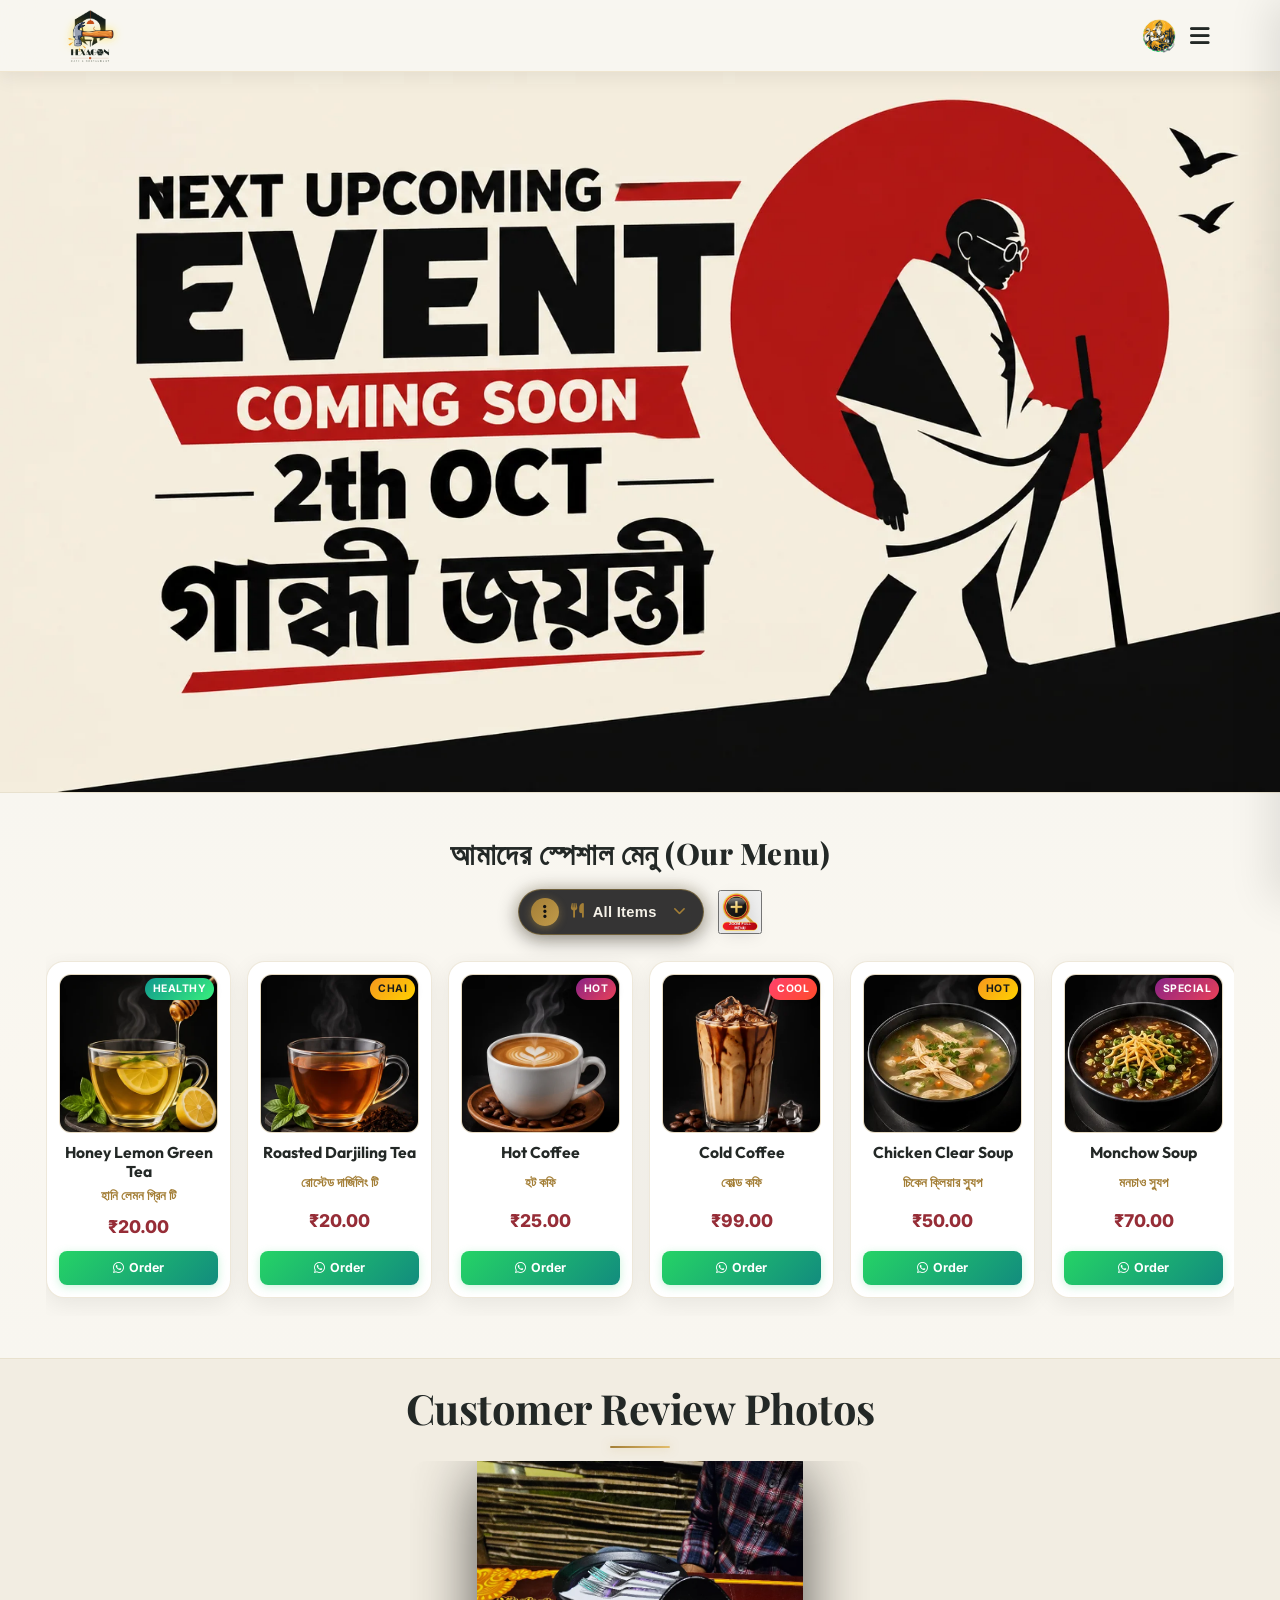
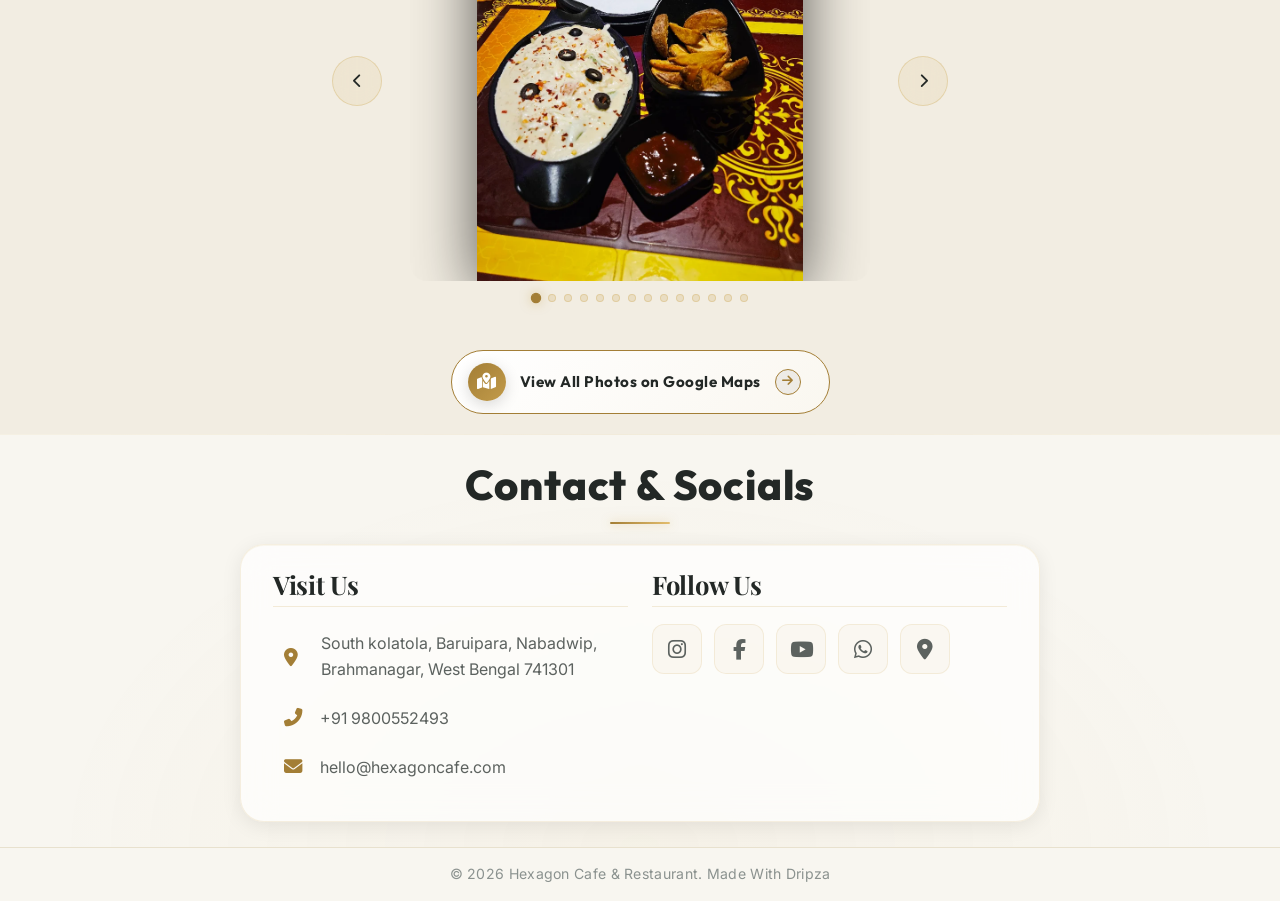
==== index.html @ a988842c "Update Hexagon Cafe website" ====
﻿<!DOCTYPE html>
<html lang="bn">
<head>
    <meta charset="UTF-8">
    <meta name="viewport" content="width=device-width, initial-scale=1.0">
    <title>Hexagon Cafe & Restaurant</title>
    <link rel="icon" type="image/png" href="assets/hexagon_logo.webp">
    <link href="https://fonts.googleapis.com/css2?family=Playfair+Display:wght@400;600;700;800&family=Outfit:wght@300;400;600;800&family=Inter:wght@300;400;500;600&display=swap" rel="stylesheet">
    <link rel="stylesheet" href="https://cdnjs.cloudflare.com/ajax/libs/font-awesome/6.4.0/css/all.min.css">
    <link rel="stylesheet" href="styles.css?v=1.3">
</head>
<body class="no-scroll">
    <!-- Preloader Screen -->
    <div id="preloader">
        <div class="preloader-content">
            <h1 class="preloader-title">Welcome to <br><span class="highlight">Hexagon Cafe & Restaurant</span></h1>
            <div class="preloader-loader">
                <div class="loader-bar"></div>
            </div>
        </div>
    </div>
    <!-- Navbar -->
    <nav class="navbar">
        <div class="logo-container">
            <img src="assets/hexagon_logo.webp" alt="Hexagon Cafe & Restaurant Logo" class="logo-brand-img">
            <div class="logo-text-wrapper">
                <span class="animated-football-header" title="Ganesh Chaturthi Special">
                    <img src="assets/ganesh_run_icon.webp" alt="Ganesh Run Icon" style="object-fit: contain; filter: drop-shadow(0 0 5px rgba(255, 215, 0, 0.6));">
                </span>
                <span class="logo-text">Hexagon Cafe & Restaurant</span>
            </div>
        </div>
        <span class="rath-yatra-header-text">শুভ বিশ্বকর্মা পূজা!</span>
        <ul class="nav-links">
            <li><a href="#home">Home</a></li>
            <li><a href="#menu">Menu</a></li>
            <li><a href="#reviews">Reviews</a></li>
            <li><a href="#contact">Contact</a></li>
        </ul>
        <div class="navbar-actions">
            <!-- Rakhi Purnima Button for Poster -->
            <button class="fifa-btn" id="open-promo-modal-direct-btn" title="Show Ganesh Chaturthi Special Poster">
                <div class="fifa-container">
                    <div class="fifa-magic-ring"></div>
                    <img src="assets/ganesh_icon.webp" alt="Ganesh Special" class="fifa-svg" style="object-fit: contain;">
                </div>
            </button>
            
            <div class="hamburger">
                <i class="fas fa-bars"></i>
            </div>
        </div>
    </nav>

    <!-- Hero Section -->
    <section id="home" class="hero">
        <div class="hero-bg banner-box">
            <img src="assets/aj_restaurant_banner_1.webp" alt="AJ Restaurant & Cafe Banner" class="active">
            <img src="assets/banner_1.webp" alt="Hexagon Cafe & Restaurant Banner 1">
            <img src="assets/banner_2.webp" alt="Hexagon Cafe & Restaurant Banner 2">
            <img src="assets/banner_3.webp" alt="Hexagon Cafe & Restaurant Banner 3">
            <div class="overlay"></div>
        </div>
        <!-- Click/Hover Zones for Banner Control -->
        <div class="hero-nav-zone left-zone" title="Previous Image"></div>
        <div class="hero-nav-zone right-zone" title="Next Image"></div>
    </section>

                <!-- Digital Restaurant Menu Section -->
    <section id="menu" class="main-menu-section">
        <div class="menu-header-wrapper">
            <div class="menu-eyebrow-container">
                <span class="menu-eyebrow">আমাদের স্পেশাল মেনু (Our Menu)</span>
            </div>
        </div>

        <!-- Menu Category Filter Tabs -->
                <!-- Menu Category Filter Dropdown (Three-Dot Filter Menu) -->
        <!-- Menu Filter and Zoom Controls Row -->
        <div class="menu-filter-controls-row">
            <div class="menu-filter-dropdown-wrapper" id="main-menu-filter-dropdown-wrapper">
            <button type="button" class="menu-filter-dots-btn" id="main-menu-filter-dots-btn" aria-expanded="false" aria-haspopup="true" title="Filter Menu">
                <span class="three-dots-icon-box">
                    <i class="fas fa-ellipsis-v"></i>
                </span>
                <span class="current-filter-label" id="main-current-filter-label">
                    <i class="fas fa-utensils"></i>
                    <span>All Items</span>
                </span>
                <i class="fas fa-chevron-down filter-dropdown-arrow"></i>
            </button>

            <!-- Dropdown List of Category Filter Options -->
            <div class="menu-filter-dropdown-menu" id="main-menu-filter-dropdown-menu">
                <div class="menu-filter-dropdown-header">
                    <span><i class="fas fa-filter"></i> Filter Category</span>
                </div>
                <div class="menu-filter-dropdown-list">
                    <button type="button" class="menu-tab-btn active" data-category="all">
                        <span class="tab-btn-content">
                            <i class="fas fa-utensils tab-icon"></i>
                            <span class="tab-title">All Items</span>
                        </span>
                        <i class="fas fa-check active-indicator-icon"></i>
                    </button>
                    <button type="button" class="menu-tab-btn" data-category="starter">
                        <span class="tab-btn-content">
                            <i class="fas fa-drumstick-bite tab-icon"></i>
                            <span class="tab-title">Starters & Kebabs</span>
                        </span>
                        <i class="fas fa-check active-indicator-icon"></i>
                    </button>
                    <button type="button" class="menu-tab-btn" data-category="soup">
                        <span class="tab-btn-content">
                            <i class="fas fa-bowl-food tab-icon"></i>
                            <span class="tab-title">Soups</span>
                        </span>
                        <i class="fas fa-check active-indicator-icon"></i>
                    </button>
                    <button type="button" class="menu-tab-btn" data-category="chinese">
                        <span class="tab-btn-content">
                            <i class="fas fa-bowl-rice tab-icon"></i>
                            <span class="tab-title">Chinese & Noodles</span>
                        </span>
                        <i class="fas fa-check active-indicator-icon"></i>
                    </button>
                    <button type="button" class="menu-tab-btn" data-category="gravy">
                        <span class="tab-btn-content">
                            <i class="fas fa-pepper-hot tab-icon"></i>
                            <span class="tab-title">Indian Gravy</span>
                        </span>
                        <i class="fas fa-check active-indicator-icon"></i>
                    </button>
                    <button type="button" class="menu-tab-btn" data-category="rice-biryani">
                        <span class="tab-btn-content">
                            <i class="fas fa-crown tab-icon"></i>
                            <span class="tab-title">Rice & Biryani</span>
                        </span>
                        <i class="fas fa-check active-indicator-icon"></i>
                    </button>
                    <button type="button" class="menu-tab-btn" data-category="roti-naan">
                        <span class="tab-btn-content">
                            <i class="fas fa-bread-slice tab-icon"></i>
                            <span class="tab-title">Tandoori Roti & Naan</span>
                        </span>
                        <i class="fas fa-check active-indicator-icon"></i>
                    </button>
                    <button type="button" class="menu-tab-btn" data-category="pizza-burger">
                        <span class="tab-btn-content">
                            <i class="fas fa-pizza-slice tab-icon"></i>
                            <span class="tab-title">Pizza, Pasta & Burger</span>
                        </span>
                        <i class="fas fa-check active-indicator-icon"></i>
                    </button>
                    <button type="button" class="menu-tab-btn" data-category="sizzler-platter">
                        <span class="tab-btn-content">
                            <i class="fas fa-fire-flame-curved tab-icon"></i>
                            <span class="tab-title">Sizzlers & Platters</span>
                        </span>
                        <i class="fas fa-check active-indicator-icon"></i>
                    </button>
                    <button type="button" class="menu-tab-btn" data-category="beverages">
                        <span class="tab-btn-content">
                            <i class="fas fa-glass-martini-alt tab-icon"></i>
                            <span class="tab-title">Beverages & Shakes</span>
                        </span>
                        <i class="fas fa-check active-indicator-icon"></i>
                    </button>
                    <button type="button" class="menu-tab-btn" data-category="combos">
                        <span class="tab-btn-content">
                            <i class="fas fa-layer-group tab-icon"></i>
                            <span class="tab-title">Combo Meals</span>
                        </span>
                        <i class="fas fa-check active-indicator-icon"></i>
                    </button>
                </div>
            </div>
        </div>

            <!-- Zoom Full Menu Button on Right Side of Filter -->
            <button type="button" class="menu-zoom-img-btn" id="open-full-menu-modal-btn" title="Open Complete Menu Card (সম্পূর্ণ মেনু)">
                    <img src="assets/zoom_full_menu_icon.webp" alt="Zoom Full Menu" class="zoom-full-menu-img">
                </button>
        </div>
        

        <!-- Menu Cards Horizontal Side-Scroll Wrapper -->
        <div class="main-menu-scroll-wrapper">
            <div class="main-menu-scroll-track" id="main-restaurant-menu-scroll">
                
                
                <!-- 1. Honey Lemon Green Tea -->
                <div class="food-menu-card" data-category="beverages">
                    <div class="food-card-badge pure-veg">Healthy</div>
                    <div class="food-card-img-box">
                        <img src="assets/menu_honey_lemon_green_tea.webp" alt="Honey Lemon Green Tea" loading="lazy">
                    </div>
                    <div class="food-card-body">
                        <h3 class="food-title">Honey Lemon Green Tea</h3>
                        <span class="bengali-title">হানি লেমন গ্রিন টি</span>
                        <span class="food-price">₹20.00</span>
                        <a href="https://wa.me/919800552493?text=Hi%20Hexagon%20Cafe%20%26%20Restaurant,%20I%20want%20to%20order%20Honey%20Lemon%20Green%20Tea%20(%E2%82%B920.00)" target="_blank" class="food-order-btn">
                            <i class="fab fa-whatsapp"></i> Order
                        </a>
                    </div>
                </div>
                <!-- 2. Roasted Darjiling Tea -->
                <div class="food-menu-card" data-category="beverages">
                    <div class="food-card-badge popular">Chai</div>
                    <div class="food-card-img-box">
                        <img src="assets/menu_roasted_darjiling_tea.webp" alt="Roasted Darjiling Tea" loading="lazy">
                    </div>
                    <div class="food-card-body">
                        <h3 class="food-title">Roasted Darjiling Tea</h3>
                        <span class="bengali-title">রোস্টেড দার্জিলিং টি</span>
                        <span class="food-price">₹20.00</span>
                        <a href="https://wa.me/919800552493?text=Hi%20Hexagon%20Cafe%20%26%20Restaurant,%20I%20want%20to%20order%20Roasted%20Darjiling%20Tea%20(%E2%82%B920.00)" target="_blank" class="food-order-btn">
                            <i class="fab fa-whatsapp"></i> Order
                        </a>
                    </div>
                </div>
                <!-- 3. Hot Coffee -->
                <div class="food-menu-card" data-category="beverages">
                    <div class="food-card-badge special">Hot</div>
                    <div class="food-card-img-box">
                        <img src="assets/menu_hot_coffee.webp" alt="Hot Coffee" loading="lazy">
                    </div>
                    <div class="food-card-body">
                        <h3 class="food-title">Hot Coffee</h3>
                        <span class="bengali-title">হট কফি</span>
                        <span class="food-price">₹25.00</span>
                        <a href="https://wa.me/919800552493?text=Hi%20Hexagon%20Cafe%20%26%20Restaurant,%20I%20want%20to%20order%20Hot%20Coffee%20(%E2%82%B925.00)" target="_blank" class="food-order-btn">
                            <i class="fab fa-whatsapp"></i> Order
                        </a>
                    </div>
                </div>
                <!-- 4. Cold Coffee -->
                <div class="food-menu-card" data-category="beverages">
                    <div class="food-card-badge bestseller">Cool</div>
                    <div class="food-card-img-box">
                        <img src="assets/menu_cold_coffee.webp" alt="Cold Coffee" loading="lazy">
                    </div>
                    <div class="food-card-body">
                        <h3 class="food-title">Cold Coffee</h3>
                        <span class="bengali-title">কোল্ড কফি</span>
                        <span class="food-price">₹99.00</span>
                        <a href="https://wa.me/919800552493?text=Hi%20Hexagon%20Cafe%20%26%20Restaurant,%20I%20want%20to%20order%20Cold%20Coffee%20(%E2%82%B999.00)" target="_blank" class="food-order-btn">
                            <i class="fab fa-whatsapp"></i> Order
                        </a>
                    </div>
                </div>
                <!-- 5. Chicken Clear Soup -->
                <div class="food-menu-card" data-category="soup">
                    <div class="food-card-badge popular">Hot</div>
                    <div class="food-card-img-box">
                        <img src="assets/menu_chicken_clear_soup.webp" alt="Chicken Clear Soup" loading="lazy">
                    </div>
                    <div class="food-card-body">
                        <h3 class="food-title">Chicken Clear Soup</h3>
                        <span class="bengali-title">চিকেন ক্লিয়ার স্যুপ</span>
                        <span class="food-price">₹50.00</span>
                        <a href="https://wa.me/919800552493?text=Hi%20Hexagon%20Cafe%20%26%20Restaurant,%20I%20want%20to%20order%20Chicken%20Clear%20Soup%20(%E2%82%B950.00)" target="_blank" class="food-order-btn">
                            <i class="fab fa-whatsapp"></i> Order
                        </a>
                    </div>
                </div>
                <!-- 6. Monchow Soup -->
                <div class="food-menu-card" data-category="soup">
                    <div class="food-card-badge special">Special</div>
                    <div class="food-card-img-box">
                        <img src="assets/menu_monchow_soup.webp" alt="Monchow Soup" loading="lazy">
                    </div>
                    <div class="food-card-body">
                        <h3 class="food-title">Monchow Soup</h3>
                        <span class="bengali-title">মনচাও স্যুপ</span>
                        <span class="food-price">₹70.00</span>
                        <a href="https://wa.me/919800552493?text=Hi%20Hexagon%20Cafe%20%26%20Restaurant,%20I%20want%20to%20order%20Monchow%20Soup%20(%E2%82%B970.00)" target="_blank" class="food-order-btn">
                            <i class="fab fa-whatsapp"></i> Order
                        </a>
                    </div>
                </div>
                <!-- 7. Chicken Hot N Souer Soup -->
                <div class="food-menu-card" data-category="soup">
                    <div class="food-card-badge popular">Spicy</div>
                    <div class="food-card-img-box">
                        <img src="assets/menu_chicken_hot_n_sour_soup.webp" alt="Chicken Hot N Souer Soup" loading="lazy">
                    </div>
                    <div class="food-card-body">
                        <h3 class="food-title">Chicken Hot N Souer Soup</h3>
                        <span class="bengali-title">চিকেন হট অ্যান্ড সাওয়র স্যুপ</span>
                        <span class="food-price">₹65.00</span>
                        <a href="https://wa.me/919800552493?text=Hi%20Hexagon%20Cafe%20%26%20Restaurant,%20I%20want%20to%20order%20Chicken%20Hot%20N%20Souer%20Soup%20(%E2%82%B965.00)" target="_blank" class="food-order-btn">
                            <i class="fab fa-whatsapp"></i> Order
                        </a>
                    </div>
                </div>
                <!-- 8. Cream of Mashroom Soup -->
                <div class="food-menu-card" data-category="soup">
                    <div class="food-card-badge chef">Creamy</div>
                    <div class="food-card-img-box">
                        <img src="assets/menu_cream_of_mushroom_soup.webp" alt="Cream of Mashroom Soup" loading="lazy">
                    </div>
                    <div class="food-card-body">
                        <h3 class="food-title">Cream of Mashroom Soup</h3>
                        <span class="bengali-title">ক্রিম অফ মাশরুম স্যুপ</span>
                        <span class="food-price">₹95.00</span>
                        <a href="https://wa.me/919800552493?text=Hi%20Hexagon%20Cafe%20%26%20Restaurant,%20I%20want%20to%20order%20Cream%20of%20Mashroom%20Soup%20(%E2%82%B995.00)" target="_blank" class="food-order-btn">
                            <i class="fab fa-whatsapp"></i> Order
                        </a>
                    </div>
                </div>
                <!-- 9. Lemon Coriander Soup -->
                <div class="food-menu-card" data-category="soup">
                    <div class="food-card-badge pure-veg">Fresh</div>
                    <div class="food-card-img-box">
                        <img src="assets/menu_lemon_coriander_soup.webp" alt="Lemon Coriander Soup" loading="lazy">
                    </div>
                    <div class="food-card-body">
                        <h3 class="food-title">Lemon Coriander Soup</h3>
                        <span class="bengali-title">লেমন করিয়েন্ডার স্যুপ</span>
                        <span class="food-price">₹60.00</span>
                        <a href="https://wa.me/919800552493?text=Hi%20Hexagon%20Cafe%20%26%20Restaurant,%20I%20want%20to%20order%20Lemon%20Coriander%20Soup%20(%E2%82%B960.00)" target="_blank" class="food-order-btn">
                            <i class="fab fa-whatsapp"></i> Order
                        </a>
                    </div>
                </div>
                <!-- 10. Sweet Corn Soup -->
                <div class="food-menu-card" data-category="soup">
                    <div class="food-card-badge popular">Sweet</div>
                    <div class="food-card-img-box">
                        <img src="assets/menu_sweet_corn_soup.webp" alt="Sweet Corn Soup" loading="lazy">
                    </div>
                    <div class="food-card-body">
                        <h3 class="food-title">Sweet Corn Soup</h3>
                        <span class="bengali-title">সুইট কর্ন স্যুপ</span>
                        <span class="food-price">₹75.00</span>
                        <a href="https://wa.me/919800552493?text=Hi%20Hexagon%20Cafe%20%26%20Restaurant,%20I%20want%20to%20order%20Sweet%20Corn%20Soup%20(%E2%82%B975.00)" target="_blank" class="food-order-btn">
                            <i class="fab fa-whatsapp"></i> Order
                        </a>
                    </div>
                </div>
                <!-- 11. French Fry -->
                <div class="food-menu-card" data-category="starter">
                    <div class="food-card-badge popular">Crispy</div>
                    <div class="food-card-img-box">
                        <img src="assets/menu_french_fry.webp" alt="French Fry" loading="lazy">
                    </div>
                    <div class="food-card-body">
                        <h3 class="food-title">French Fry</h3>
                        <span class="bengali-title">ফ্রেঞ্চ ফ্রাই</span>
                        <span class="food-price">₹90.00</span>
                        <a href="https://wa.me/919800552493?text=Hi%20Hexagon%20Cafe%20%26%20Restaurant,%20I%20want%20to%20order%20French%20Fry%20(%E2%82%B990.00)" target="_blank" class="food-order-btn">
                            <i class="fab fa-whatsapp"></i> Order
                        </a>
                    </div>
                </div>
                <!-- 12. Potato Wedges -->
                <div class="food-menu-card" data-category="starter">
                    <div class="food-card-badge pure-veg">Snack</div>
                    <div class="food-card-img-box">
                        <img src="assets/menu_potato_wedges.webp" alt="Potato Wedges" loading="lazy">
                    </div>
                    <div class="food-card-body">
                        <h3 class="food-title">Potato Wedges</h3>
                        <span class="bengali-title">পটেটো ওয়েজেস</span>
                        <span class="food-price">₹80.00</span>
                        <a href="https://wa.me/919800552493?text=Hi%20Hexagon%20Cafe%20%26%20Restaurant,%20I%20want%20to%20order%20Potato%20Wedges%20(%E2%82%B980.00)" target="_blank" class="food-order-btn">
                            <i class="fab fa-whatsapp"></i> Order
                        </a>
                    </div>
                </div>
                <!-- 13. Fish Finger (4 Pcs) -->
                <div class="food-menu-card" data-category="starter">
                    <div class="food-card-badge bestseller">4 Pcs</div>
                    <div class="food-card-img-box">
                        <img src="assets/menu_fish_finger.webp" alt="Fish Finger (4 Pcs)" loading="lazy">
                    </div>
                    <div class="food-card-body">
                        <h3 class="food-title">Fish Finger (4 Pcs)</h3>
                        <span class="bengali-title">ফিশ ফিঙ্গার (৪ পিস)</span>
                        <span class="food-price">₹150.00</span>
                        <a href="https://wa.me/919800552493?text=Hi%20Hexagon%20Cafe%20%26%20Restaurant,%20I%20want%20to%20order%20Fish%20Finger%20(4%20Pcs)%20(%E2%82%B9150.00)" target="_blank" class="food-order-btn">
                            <i class="fab fa-whatsapp"></i> Order
                        </a>
                    </div>
                </div>
                <!-- 14. Fish Fry -->
                <div class="food-menu-card" data-category="starter">
                    <div class="food-card-badge bestseller">1 Pc</div>
                    <div class="food-card-img-box">
                        <img src="assets/menu_fish_fry.webp" alt="Fish Fry" loading="lazy">
                    </div>
                    <div class="food-card-body">
                        <h3 class="food-title">Fish Fry</h3>
                        <span class="bengali-title">ফিশ ফ্রাই</span>
                        <span class="food-price">₹150.00</span>
                        <a href="https://wa.me/919800552493?text=Hi%20Hexagon%20Cafe%20%26%20Restaurant,%20I%20want%20to%20order%20Fish%20Fry%20(%E2%82%B9150.00)" target="_blank" class="food-order-btn">
                            <i class="fab fa-whatsapp"></i> Order
                        </a>
                    </div>
                </div>
                <!-- 15. Chicken Popcorn -->
                <div class="food-menu-card" data-category="starter">
                    <div class="food-card-badge popular">Crunchy</div>
                    <div class="food-card-img-box">
                        <img src="assets/menu_chicken_popcorn.webp" alt="Chicken Popcorn" loading="lazy">
                    </div>
                    <div class="food-card-body">
                        <h3 class="food-title">Chicken Popcorn</h3>
                        <span class="bengali-title">চিকেন পপকর্ন</span>
                        <span class="food-price">₹99.00</span>
                        <a href="https://wa.me/919800552493?text=Hi%20Hexagon%20Cafe%20%26%20Restaurant,%20I%20want%20to%20order%20Chicken%20Popcorn%20(%E2%82%B999.00)" target="_blank" class="food-order-btn">
                            <i class="fab fa-whatsapp"></i> Order
                        </a>
                    </div>
                </div>
                <!-- 16. Morocco Chicken (4 Pcs) -->
                <div class="food-menu-card" data-category="starter">
                    <div class="food-card-badge special">4 Pcs</div>
                    <div class="food-card-img-box">
                        <img src="assets/menu_morocco_chicken.webp" alt="Morocco Chicken (4 Pcs)" loading="lazy">
                    </div>
                    <div class="food-card-body">
                        <h3 class="food-title">Morocco Chicken (4 Pcs)</h3>
                        <span class="bengali-title">মরোক্কো চিকেন (৪ পিস)</span>
                        <span class="food-price">₹160.00</span>
                        <a href="https://wa.me/919800552493?text=Hi%20Hexagon%20Cafe%20%26%20Restaurant,%20I%20want%20to%20order%20Morocco%20Chicken%20(4%20Pcs)%20(%E2%82%B9160.00)" target="_blank" class="food-order-btn">
                            <i class="fab fa-whatsapp"></i> Order
                        </a>
                    </div>
                </div>
                <!-- 17. Prawn Golden Fry (6 Pcs) -->
                <div class="food-menu-card" data-category="starter">
                    <div class="food-card-badge chef">6 Pcs</div>
                    <div class="food-card-img-box">
                        <img src="assets/menu_prawn_golden_fry.webp" alt="Prawn Golden Fry (6 Pcs)" loading="lazy">
                    </div>
                    <div class="food-card-body">
                        <h3 class="food-title">Prawn Golden Fry (6 Pcs)</h3>
                        <span class="bengali-title">প্রন গোল্ডেন ফ্রাই (৬ পিস)</span>
                        <span class="food-price">₹220.00</span>
                        <a href="https://wa.me/919800552493?text=Hi%20Hexagon%20Cafe%20%26%20Restaurant,%20I%20want%20to%20order%20Prawn%20Golden%20Fry%20(6%20Pcs)%20(%E2%82%B9220.00)" target="_blank" class="food-order-btn">
                            <i class="fab fa-whatsapp"></i> Order
                        </a>
                    </div>
                </div>
                <!-- 18. Panko Fried Chicken (4 Pcs) -->
                <div class="food-menu-card" data-category="starter">
                    <div class="food-card-badge popular">4 Pcs</div>
                    <div class="food-card-img-box">
                        <img src="assets/menu_panko_fried_chicken.webp" alt="Panko Fried Chicken (4 Pcs)" loading="lazy">
                    </div>
                    <div class="food-card-body">
                        <h3 class="food-title">Panko Fried Chicken (4 Pcs)</h3>
                        <span class="bengali-title">প্যাঙ্কো ফ্রায়েড চিকেন (৪ পিস)</span>
                        <span class="food-price">₹95.00</span>
                        <a href="https://wa.me/919800552493?text=Hi%20Hexagon%20Cafe%20%26%20Restaurant,%20I%20want%20to%20order%20Panko%20Fried%20Chicken%20(4%20Pcs)%20(%E2%82%B995.00)" target="_blank" class="food-order-btn">
                            <i class="fab fa-whatsapp"></i> Order
                        </a>
                    </div>
                </div>
                <!-- 19. Cheese Balls (4 Pcs) -->
                <div class="food-menu-card" data-category="starter">
                    <div class="food-card-badge pure-veg">4 Pcs</div>
                    <div class="food-card-img-box">
                        <img src="assets/menu_cheese_balls.webp" alt="Cheese Balls (4 Pcs)" loading="lazy">
                    </div>
                    <div class="food-card-body">
                        <h3 class="food-title">Cheese Balls (4 Pcs)</h3>
                        <span class="bengali-title">চিজ বলস (৪ পিস)</span>
                        <span class="food-price">₹95.00</span>
                        <a href="https://wa.me/919800552493?text=Hi%20Hexagon%20Cafe%20%26%20Restaurant,%20I%20want%20to%20order%20Cheese%20Balls%20(4%20Pcs)%20(%E2%82%B995.00)" target="_blank" class="food-order-btn">
                            <i class="fab fa-whatsapp"></i> Order
                        </a>
                    </div>
                </div>
                <!-- 20. Chicken Lollipop (4 Pcs) -->
                <div class="food-menu-card" data-category="starter">
                    <div class="food-card-badge bestseller">4 Pcs</div>
                    <div class="food-card-img-box">
                        <img src="assets/menu_chicken_lollipop.webp" alt="Chicken Lollipop (4 Pcs)" loading="lazy">
                    </div>
                    <div class="food-card-body">
                        <h3 class="food-title">Chicken Lollipop (4 Pcs)</h3>
                        <span class="bengali-title">চিকেন ললিপপ (৪ পিস)</span>
                        <span class="food-price">₹160.00</span>
                        <a href="https://wa.me/919800552493?text=Hi%20Hexagon%20Cafe%20%26%20Restaurant,%20I%20want%20to%20order%20Chicken%20Lollipop%20(4%20Pcs)%20(%E2%82%B9160.00)" target="_blank" class="food-order-btn">
                            <i class="fab fa-whatsapp"></i> Order
                        </a>
                    </div>
                </div>
                <!-- 21. Chicken Drumstick (1 Pc) -->
                <div class="food-menu-card" data-category="starter">
                    <div class="food-card-badge popular">1 Pc</div>
                    <div class="food-card-img-box">
                        <img src="assets/menu_chicken_drumstick.webp" alt="Chicken Drumstick (1 Pc)" loading="lazy">
                    </div>
                    <div class="food-card-body">
                        <h3 class="food-title">Chicken Drumstick (1 Pc)</h3>
                        <span class="bengali-title">চিকেন ড্রামস্টিক (১ পিস)</span>
                        <span class="food-price">₹95.00</span>
                        <a href="https://wa.me/919800552493?text=Hi%20Hexagon%20Cafe%20%26%20Restaurant,%20I%20want%20to%20order%20Chicken%20Drumstick%20(1%20Pc)%20(%E2%82%B995.00)" target="_blank" class="food-order-btn">
                            <i class="fab fa-whatsapp"></i> Order
                        </a>
                    </div>
                </div>
                <!-- 22. Dragon Chicken -->
                <div class="food-menu-card" data-category="starter">
                    <div class="food-card-badge special">Spicy</div>
                    <div class="food-card-img-box">
                        <img src="assets/menu_dragon_chicken.webp" alt="Dragon Chicken" loading="lazy">
                    </div>
                    <div class="food-card-body">
                        <h3 class="food-title">Dragon Chicken</h3>
                        <span class="bengali-title">ড্রাগন চিকেন</span>
                        <span class="food-price">₹140.00</span>
                        <a href="https://wa.me/919800552493?text=Hi%20Hexagon%20Cafe%20%26%20Restaurant,%20I%20want%20to%20order%20Dragon%20Chicken%20(%E2%82%B9140.00)" target="_blank" class="food-order-btn">
                            <i class="fab fa-whatsapp"></i> Order
                        </a>
                    </div>
                </div>
                <!-- 23. Mushroom Manchurian Starter -->
                <div class="food-menu-card" data-category="starter">
                    <div class="food-card-badge pure-veg">Veg</div>
                    <div class="food-card-img-box">
                        <img src="assets/menu_mushroom_manchurian_starter.webp" alt="Mushroom Manchurian Starter" loading="lazy">
                    </div>
                    <div class="food-card-body">
                        <h3 class="food-title">Mushroom Manchurian Starter</h3>
                        <span class="bengali-title">মাশরুম মঞ্চুরিয়ান (স্টার্টার)</span>
                        <span class="food-price">₹145.00</span>
                        <a href="https://wa.me/919800552493?text=Hi%20Hexagon%20Cafe%20%26%20Restaurant,%20I%20want%20to%20order%20Mushroom%20Manchurian%20Starter%20(%E2%82%B9145.00)" target="_blank" class="food-order-btn">
                            <i class="fab fa-whatsapp"></i> Order
                        </a>
                    </div>
                </div>
                <!-- 24. Crispy Chicken -->
                <div class="food-menu-card" data-category="starter">
                    <div class="food-card-badge popular">Crispy</div>
                    <div class="food-card-img-box">
                        <img src="assets/menu_crispy_chicken.webp" alt="Crispy Chicken" loading="lazy">
                    </div>
                    <div class="food-card-body">
                        <h3 class="food-title">Crispy Chicken</h3>
                        <span class="bengali-title">ক্রিস্পি চিকেন</span>
                        <span class="food-price">₹140.00</span>
                        <a href="https://wa.me/919800552493?text=Hi%20Hexagon%20Cafe%20%26%20Restaurant,%20I%20want%20to%20order%20Crispy%20Chicken%20(%E2%82%B9140.00)" target="_blank" class="food-order-btn">
                            <i class="fab fa-whatsapp"></i> Order
                        </a>
                    </div>
                </div>
                <!-- 25. Chicken Oil Fry (4 Pcs) -->
                <div class="food-menu-card" data-category="starter">
                    <div class="food-card-badge special">4 Pcs</div>
                    <div class="food-card-img-box">
                        <img src="assets/menu_chicken_oil_fry.webp" alt="Chicken Oil Fry (4 Pcs)" loading="lazy">
                    </div>
                    <div class="food-card-body">
                        <h3 class="food-title">Chicken Oil Fry (4 Pcs)</h3>
                        <span class="bengali-title">চিকেন অয়েল ফ্রাই (৪ পিস)</span>
                        <span class="food-price">₹160.00</span>
                        <a href="https://wa.me/919800552493?text=Hi%20Hexagon%20Cafe%20%26%20Restaurant,%20I%20want%20to%20order%20Chicken%20Oil%20Fry%20(4%20Pcs)%20(%E2%82%B9160.00)" target="_blank" class="food-order-btn">
                            <i class="fab fa-whatsapp"></i> Order
                        </a>
                    </div>
                </div>
                <!-- 26. Crispy Chilli Babycorn -->
                <div class="food-menu-card" data-category="starter">
                    <div class="food-card-badge pure-veg">Veg</div>
                    <div class="food-card-img-box">
                        <img src="assets/menu_crispy_chilli_babycorn.webp" alt="Crispy Chilli Babycorn" loading="lazy">
                    </div>
                    <div class="food-card-body">
                        <h3 class="food-title">Crispy Chilli Babycorn</h3>
                        <span class="bengali-title">ক্রিস্পি চিলি বেবিকর্ন</span>
                        <span class="food-price">₹140.00</span>
                        <a href="https://wa.me/919800552493?text=Hi%20Hexagon%20Cafe%20%26%20Restaurant,%20I%20want%20to%20order%20Crispy%20Chilli%20Babycorn%20(%E2%82%B9140.00)" target="_blank" class="food-order-btn">
                            <i class="fab fa-whatsapp"></i> Order
                        </a>
                    </div>
                </div>
                <!-- 27. Chicken 65 -->
                <div class="food-menu-card" data-category="starter">
                    <div class="food-card-badge popular">Spicy</div>
                    <div class="food-card-img-box">
                        <img src="assets/menu_chicken_65.webp" alt="Chicken 65" loading="lazy">
                    </div>
                    <div class="food-card-body">
                        <h3 class="food-title">Chicken 65</h3>
                        <span class="bengali-title">চিকেন ৬৫</span>
                        <span class="food-price">₹150.00</span>
                        <a href="https://wa.me/919800552493?text=Hi%20Hexagon%20Cafe%20%26%20Restaurant,%20I%20want%20to%20order%20Chicken%2065%20(%E2%82%B9150.00)" target="_blank" class="food-order-btn">
                            <i class="fab fa-whatsapp"></i> Order
                        </a>
                    </div>
                </div>
                <!-- 28. Paneer 65 -->
                <div class="food-menu-card" data-category="starter">
                    <div class="food-card-badge pure-veg">Veg</div>
                    <div class="food-card-img-box">
                        <img src="assets/menu_paneer_65.webp" alt="Paneer 65" loading="lazy">
                    </div>
                    <div class="food-card-body">
                        <h3 class="food-title">Paneer 65</h3>
                        <span class="bengali-title">পনির ৬৫</span>
                        <span class="food-price">₹150.00</span>
                        <a href="https://wa.me/919800552493?text=Hi%20Hexagon%20Cafe%20%26%20Restaurant,%20I%20want%20to%20order%20Paneer%2065%20(%E2%82%B9150.00)" target="_blank" class="food-order-btn">
                            <i class="fab fa-whatsapp"></i> Order
                        </a>
                    </div>
                </div>
                <!-- 29. Tandoori Chicken (Leg 1 P) -->
                <div class="food-menu-card" data-category="starter">
                    <div class="food-card-badge bestseller">1 Pc</div>
                    <div class="food-card-img-box">
                        <img src="assets/menu_tandoori_chicken_leg.webp" alt="Tandoori Chicken (Leg 1 P)" loading="lazy">
                    </div>
                    <div class="food-card-body">
                        <h3 class="food-title">Tandoori Chicken (Leg 1 P)</h3>
                        <span class="bengali-title">তন্দুরি চিকেন (লেগ ১ পিস)</span>
                        <span class="food-price">₹145.00</span>
                        <a href="https://wa.me/919800552493?text=Hi%20Hexagon%20Cafe%20%26%20Restaurant,%20I%20want%20to%20order%20Tandoori%20Chicken%20(Leg%201%20P)%20(%E2%82%B9145.00)" target="_blank" class="food-order-btn">
                            <i class="fab fa-whatsapp"></i> Order
                        </a>
                    </div>
                </div>
                <!-- 30. Chicken Reshmi Kebab (6 P) -->
                <div class="food-menu-card" data-category="starter">
                    <div class="food-card-badge special">6 Pcs</div>
                    <div class="food-card-img-box">
                        <img src="assets/menu_chicken_reshmi_kebab.webp" alt="Chicken Reshmi Kebab (6 P)" loading="lazy">
                    </div>
                    <div class="food-card-body">
                        <h3 class="food-title">Chicken Reshmi Kebab (6 P)</h3>
                        <span class="bengali-title">চিকেন রেশমি কাবাব (৬ পিস)</span>
                        <span class="food-price">₹155.00</span>
                        <a href="https://wa.me/919800552493?text=Hi%20Hexagon%20Cafe%20%26%20Restaurant,%20I%20want%20to%20order%20Chicken%20Reshmi%20Kebab%20(6%20P)%20(%E2%82%B9155.00)" target="_blank" class="food-order-btn">
                            <i class="fab fa-whatsapp"></i> Order
                        </a>
                    </div>
                </div>
                <!-- 31. Seekh Kebab (6 Pcs) -->
                <div class="food-menu-card" data-category="starter">
                    <div class="food-card-badge popular">6 Pcs</div>
                    <div class="food-card-img-box">
                        <img src="assets/menu_seekh_kebab.webp" alt="Seekh Kebab (6 Pcs)" loading="lazy">
                    </div>
                    <div class="food-card-body">
                        <h3 class="food-title">Seekh Kebab (6 Pcs)</h3>
                        <span class="bengali-title">সিক কাবাব (৬ পিস)</span>
                        <span class="food-price">₹150.00</span>
                        <a href="https://wa.me/919800552493?text=Hi%20Hexagon%20Cafe%20%26%20Restaurant,%20I%20want%20to%20order%20Seekh%20Kebab%20(6%20Pcs)%20(%E2%82%B9150.00)" target="_blank" class="food-order-btn">
                            <i class="fab fa-whatsapp"></i> Order
                        </a>
                    </div>
                </div>
                <!-- 32. Chicken Hariyali Kebab (6 P) -->
                <div class="food-menu-card" data-category="starter">
                    <div class="food-card-badge special">6 Pcs</div>
                    <div class="food-card-img-box">
                        <img src="assets/menu_chicken_hariyali_kebab.webp" alt="Chicken Hariyali Kebab (6 P)" loading="lazy">
                    </div>
                    <div class="food-card-body">
                        <h3 class="food-title">Chicken Hariyali Kebab (6 P)</h3>
                        <span class="bengali-title">চিকেন হারিয়েলি কাবাব (৬ পিস)</span>
                        <span class="food-price">₹155.00</span>
                        <a href="https://wa.me/919800552493?text=Hi%20Hexagon%20Cafe%20%26%20Restaurant,%20I%20want%20to%20order%20Chicken%20Hariyali%20Kebab%20(6%20P)%20(%E2%82%B9155.00)" target="_blank" class="food-order-btn">
                            <i class="fab fa-whatsapp"></i> Order
                        </a>
                    </div>
                </div>
                <!-- 33. Chicken Kalami Kebab (6 P) -->
                <div class="food-menu-card" data-category="starter">
                    <div class="food-card-badge chef">6 Pcs</div>
                    <div class="food-card-img-box">
                        <img src="assets/menu_chicken_kalami_kebab.webp" alt="Chicken Kalami Kebab (6 P)" loading="lazy">
                    </div>
                    <div class="food-card-body">
                        <h3 class="food-title">Chicken Kalami Kebab (6 P)</h3>
                        <span class="bengali-title">চিকেন কালামি কাবাব (৬ পিস)</span>
                        <span class="food-price">₹155.00</span>
                        <a href="https://wa.me/919800552493?text=Hi%20Hexagon%20Cafe%20%26%20Restaurant,%20I%20want%20to%20order%20Chicken%20Kalami%20Kebab%20(6%20P)%20(%E2%82%B9155.00)" target="_blank" class="food-order-btn">
                            <i class="fab fa-whatsapp"></i> Order
                        </a>
                    </div>
                </div>
                <!-- 34. Chicken Tikka (6 P) -->
                <div class="food-menu-card" data-category="starter">
                    <div class="food-card-badge bestseller">6 Pcs</div>
                    <div class="food-card-img-box">
                        <img src="assets/menu_chicken_tikka.webp" alt="Chicken Tikka (6 P)" loading="lazy">
                    </div>
                    <div class="food-card-body">
                        <h3 class="food-title">Chicken Tikka (6 P)</h3>
                        <span class="bengali-title">চিকেন টিক্কা (৬ পিস)</span>
                        <span class="food-price">₹150.00</span>
                        <a href="https://wa.me/919800552493?text=Hi%20Hexagon%20Cafe%20%26%20Restaurant,%20I%20want%20to%20order%20Chicken%20Tikka%20(6%20P)%20(%E2%82%B9150.00)" target="_blank" class="food-order-btn">
                            <i class="fab fa-whatsapp"></i> Order
                        </a>
                    </div>
                </div>
                <!-- 35. Paneer Tikka (6 P) -->
                <div class="food-menu-card" data-category="starter">
                    <div class="food-card-badge pure-veg">6 Pcs</div>
                    <div class="food-card-img-box">
                        <img src="assets/menu_paneer_tikka.webp" alt="Paneer Tikka (6 P)" loading="lazy">
                    </div>
                    <div class="food-card-body">
                        <h3 class="food-title">Paneer Tikka (6 P)</h3>
                        <span class="bengali-title">পনির টিক্কা (৬ পিস)</span>
                        <span class="food-price">₹150.00</span>
                        <a href="https://wa.me/919800552493?text=Hi%20Hexagon%20Cafe%20%26%20Restaurant,%20I%20want%20to%20order%20Paneer%20Tikka%20(6%20P)%20(%E2%82%B9150.00)" target="_blank" class="food-order-btn">
                            <i class="fab fa-whatsapp"></i> Order
                        </a>
                    </div>
                </div>
                <!-- 36. Veg Hakka Noodles -->
                <div class="food-menu-card" data-category="chinese">
                    <div class="food-card-badge pure-veg">Veg</div>
                    <div class="food-card-img-box">
                        <img src="assets/menu_veg_hakka_noodles.webp" alt="Veg Hakka Noodles" loading="lazy">
                    </div>
                    <div class="food-card-body">
                        <h3 class="food-title">Veg Hakka Noodles</h3>
                        <span class="bengali-title">ভেজ হাক্কা নুডুলস</span>
                        <span class="food-price">₹90.00</span>
                        <a href="https://wa.me/919800552493?text=Hi%20Hexagon%20Cafe%20%26%20Restaurant,%20I%20want%20to%20order%20Veg%20Hakka%20Noodles%20(%E2%82%B990.00)" target="_blank" class="food-order-btn">
                            <i class="fab fa-whatsapp"></i> Order
                        </a>
                    </div>
                </div>
                <!-- 37. Egg Chicken Hakka Noodle -->
                <div class="food-menu-card" data-category="chinese">
                    <div class="food-card-badge bestseller">Popular</div>
                    <div class="food-card-img-box">
                        <img src="assets/menu_egg_chicken_hakka_noodles.webp" alt="Egg Chicken Hakka Noodle" loading="lazy">
                    </div>
                    <div class="food-card-body">
                        <h3 class="food-title">Egg Chicken Hakka Noodle</h3>
                        <span class="bengali-title">এগ চিকেন হাক্কা নুডুলস</span>
                        <span class="food-price">₹110.00</span>
                        <a href="https://wa.me/919800552493?text=Hi%20Hexagon%20Cafe%20%26%20Restaurant,%20I%20want%20to%20order%20Egg%20Chicken%20Hakka%20Noodle%20(%E2%82%B9110.00)" target="_blank" class="food-order-btn">
                            <i class="fab fa-whatsapp"></i> Order
                        </a>
                    </div>
                </div>
                <!-- 38. Mixed Hakka Noodles -->
                <div class="food-menu-card" data-category="chinese">
                    <div class="food-card-badge special">Mixed</div>
                    <div class="food-card-img-box">
                        <img src="assets/menu_mixed_hakka_noodles.webp" alt="Mixed Hakka Noodles" loading="lazy">
                    </div>
                    <div class="food-card-body">
                        <h3 class="food-title">Mixed Hakka Noodles</h3>
                        <span class="bengali-title">মিক্সড হাক্কা নুডুলস</span>
                        <span class="food-price">₹125.00</span>
                        <a href="https://wa.me/919800552493?text=Hi%20Hexagon%20Cafe%20%26%20Restaurant,%20I%20want%20to%20order%20Mixed%20Hakka%20Noodles%20(%E2%82%B9125.00)" target="_blank" class="food-order-btn">
                            <i class="fab fa-whatsapp"></i> Order
                        </a>
                    </div>
                </div>
                <!-- 39. Gravy Noodles -->
                <div class="food-menu-card" data-category="chinese">
                    <div class="food-card-badge popular">Gravy</div>
                    <div class="food-card-img-box">
                        <img src="assets/menu_gravy_noodles.webp" alt="Gravy Noodles" loading="lazy">
                    </div>
                    <div class="food-card-body">
                        <h3 class="food-title">Gravy Noodles</h3>
                        <span class="bengali-title">গ্রেভি নুডুলস</span>
                        <span class="food-price">₹120.00</span>
                        <a href="https://wa.me/919800552493?text=Hi%20Hexagon%20Cafe%20%26%20Restaurant,%20I%20want%20to%20order%20Gravy%20Noodles%20(%E2%82%B9120.00)" target="_blank" class="food-order-btn">
                            <i class="fab fa-whatsapp"></i> Order
                        </a>
                    </div>
                </div>
                <!-- 40. American Chop Suey -->
                <div class="food-menu-card" data-category="chinese">
                    <div class="food-card-badge chef">Special</div>
                    <div class="food-card-img-box">
                        <img src="assets/menu_american_chop_suey.webp" alt="American Chop Suey" loading="lazy">
                    </div>
                    <div class="food-card-body">
                        <h3 class="food-title">American Chop Suey</h3>
                        <span class="bengali-title">আমেরিকান চপ-সি</span>
                        <span class="food-price">₹130.00</span>
                        <a href="https://wa.me/919800552493?text=Hi%20Hexagon%20Cafe%20%26%20Restaurant,%20I%20want%20to%20order%20American%20Chop%20Suey%20(%E2%82%B9130.00)" target="_blank" class="food-order-btn">
                            <i class="fab fa-whatsapp"></i> Order
                        </a>
                    </div>
                </div>
                <!-- 41. Veg American Noodles -->
                <div class="food-menu-card" data-category="chinese">
                    <div class="food-card-badge pure-veg">Veg</div>
                    <div class="food-card-img-box">
                        <img src="assets/menu_veg_american_noodles.webp" alt="Veg American Noodles" loading="lazy">
                    </div>
                    <div class="food-card-body">
                        <h3 class="food-title">Veg American Noodles</h3>
                        <span class="bengali-title">ভেজ আমেরিকান নুডুলস</span>
                        <span class="food-price">₹120.00</span>
                        <a href="https://wa.me/919800552493?text=Hi%20Hexagon%20Cafe%20%26%20Restaurant,%20I%20want%20to%20order%20Veg%20American%20Noodles%20(%E2%82%B9120.00)" target="_blank" class="food-order-btn">
                            <i class="fab fa-whatsapp"></i> Order
                        </a>
                    </div>
                </div>
                <!-- 42. Non Veg American Noodles -->
                <div class="food-menu-card" data-category="chinese">
                    <div class="food-card-badge popular">Non-Veg</div>
                    <div class="food-card-img-box">
                        <img src="assets/menu_non_veg_american_noodles.webp" alt="Non Veg American Noodles" loading="lazy">
                    </div>
                    <div class="food-card-body">
                        <h3 class="food-title">Non Veg American Noodles</h3>
                        <span class="bengali-title">নন-ভেজ আমেরিকান নুডুলস</span>
                        <span class="food-price">₹130.00</span>
                        <a href="https://wa.me/919800552493?text=Hi%20Hexagon%20Cafe%20%26%20Restaurant,%20I%20want%20to%20order%20Non%20Veg%20American%20Noodles%20(%E2%82%B9130.00)" target="_blank" class="food-order-btn">
                            <i class="fab fa-whatsapp"></i> Order
                        </a>
                    </div>
                </div>
                <!-- 43. Veg Hongkong Noodles -->
                <div class="food-menu-card" data-category="chinese">
                    <div class="food-card-badge pure-veg">Veg</div>
                    <div class="food-card-img-box">
                        <img src="assets/menu_veg_hongkong_noodles.webp" alt="Veg Hongkong Noodles" loading="lazy">
                    </div>
                    <div class="food-card-body">
                        <h3 class="food-title">Veg Hongkong Noodles</h3>
                        <span class="bengali-title">ভেজ হং কং নুডুলস</span>
                        <span class="food-price">₹125.00</span>
                        <a href="https://wa.me/919800552493?text=Hi%20Hexagon%20Cafe%20%26%20Restaurant,%20I%20want%20to%20order%20Veg%20Hongkong%20Noodles%20(%E2%82%B9125.00)" target="_blank" class="food-order-btn">
                            <i class="fab fa-whatsapp"></i> Order
                        </a>
                    </div>
                </div>
                <!-- 44. Non Veg Hongkong Noodles -->
                <div class="food-menu-card" data-category="chinese">
                    <div class="food-card-badge popular">Non-Veg</div>
                    <div class="food-card-img-box">
                        <img src="assets/menu_non_veg_hongkong_noodles.webp" alt="Non Veg Hongkong Noodles" loading="lazy">
                    </div>
                    <div class="food-card-body">
                        <h3 class="food-title">Non Veg Hongkong Noodles</h3>
                        <span class="bengali-title">নন-ভেজ হং কং নুডুলস</span>
                        <span class="food-price">₹135.00</span>
                        <a href="https://wa.me/919800552493?text=Hi%20Hexagon%20Cafe%20%26%20Restaurant,%20I%20want%20to%20order%20Non%20Veg%20Hongkong%20Noodles%20(%E2%82%B9135.00)" target="_blank" class="food-order-btn">
                            <i class="fab fa-whatsapp"></i> Order
                        </a>
                    </div>
                </div>
                <!-- 45. Veg Singapori Noodles -->
                <div class="food-menu-card" data-category="chinese">
                    <div class="food-card-badge pure-veg">Veg</div>
                    <div class="food-card-img-box">
                        <img src="assets/menu_veg_singapori_noodles.webp" alt="Veg Singapori Noodles" loading="lazy">
                    </div>
                    <div class="food-card-body">
                        <h3 class="food-title">Veg Singapori Noodles</h3>
                        <span class="bengali-title">ভেজ সিঙ্গাপোরি নুডুলস</span>
                        <span class="food-price">₹125.00</span>
                        <a href="https://wa.me/919800552493?text=Hi%20Hexagon%20Cafe%20%26%20Restaurant,%20I%20want%20to%20order%20Veg%20Singapori%20Noodles%20(%E2%82%B9125.00)" target="_blank" class="food-order-btn">
                            <i class="fab fa-whatsapp"></i> Order
                        </a>
                    </div>
                </div>
                <!-- 46. Non Veg Singapori Noodles -->
                <div class="food-menu-card" data-category="chinese">
                    <div class="food-card-badge popular">Non-Veg</div>
                    <div class="food-card-img-box">
                        <img src="assets/menu_non_veg_singapori_noodles.webp" alt="Non Veg Singapori Noodles" loading="lazy">
                    </div>
                    <div class="food-card-body">
                        <h3 class="food-title">Non Veg Singapori Noodles</h3>
                        <span class="bengali-title">নন-ভেজ সিঙ্গাপোরি নুডুলস</span>
                        <span class="food-price">₹135.00</span>
                        <a href="https://wa.me/919800552493?text=Hi%20Hexagon%20Cafe%20%26%20Restaurant,%20I%20want%20to%20order%20Non%20Veg%20Singapori%20Noodles%20(%E2%82%B9135.00)" target="_blank" class="food-order-btn">
                            <i class="fab fa-whatsapp"></i> Order
                        </a>
                    </div>
                </div>
                <!-- 47. Veg American Fried Rice -->
                <div class="food-menu-card" data-category="chinese">
                    <div class="food-card-badge pure-veg">Veg</div>
                    <div class="food-card-img-box">
                        <img src="assets/menu_veg_american_fried_rice.webp" alt="Veg American Fried Rice" loading="lazy">
                    </div>
                    <div class="food-card-body">
                        <h3 class="food-title">Veg American Fried Rice</h3>
                        <span class="bengali-title">ভেজ আমেরিকান ফ্রাইড রাইস</span>
                        <span class="food-price">₹125.00</span>
                        <a href="https://wa.me/919800552493?text=Hi%20Hexagon%20Cafe%20%26%20Restaurant,%20I%20want%20to%20order%20Veg%20American%20Fried%20Rice%20(%E2%82%B9125.00)" target="_blank" class="food-order-btn">
                            <i class="fab fa-whatsapp"></i> Order
                        </a>
                    </div>
                </div>
                <!-- 48. Non Veg American Fried Rice -->
                <div class="food-menu-card" data-category="chinese">
                    <div class="food-card-badge popular">Non-Veg</div>
                    <div class="food-card-img-box">
                        <img src="assets/menu_non_veg_american_fried_rice.webp" alt="Non Veg American Fried Rice" loading="lazy">
                    </div>
                    <div class="food-card-body">
                        <h3 class="food-title">Non Veg American Fried Rice</h3>
                        <span class="bengali-title">নন-ভেজ আমেরিকান ফ্রাইড রাইস</span>
                        <span class="food-price">₹135.00</span>
                        <a href="https://wa.me/919800552493?text=Hi%20Hexagon%20Cafe%20%26%20Restaurant,%20I%20want%20to%20order%20Non%20Veg%20American%20Fried%20Rice%20(%E2%82%B9135.00)" target="_blank" class="food-order-btn">
                            <i class="fab fa-whatsapp"></i> Order
                        </a>
                    </div>
                </div>
                <!-- 49. Veg Fried Rice -->
                <div class="food-menu-card" data-category="chinese">
                    <div class="food-card-badge pure-veg">Veg</div>
                    <div class="food-card-img-box">
                        <img src="assets/menu_veg_fried_rice.webp" alt="Veg Fried Rice" loading="lazy">
                    </div>
                    <div class="food-card-body">
                        <h3 class="food-title">Veg Fried Rice</h3>
                        <span class="bengali-title">ভেজ ফ্রাইড রাইস</span>
                        <span class="food-price">₹95.00</span>
                        <a href="https://wa.me/919800552493?text=Hi%20Hexagon%20Cafe%20%26%20Restaurant,%20I%20want%20to%20order%20Veg%20Fried%20Rice%20(%E2%82%B995.00)" target="_blank" class="food-order-btn">
                            <i class="fab fa-whatsapp"></i> Order
                        </a>
                    </div>
                </div>
                <!-- 50. Egg Fried Rice -->
                <div class="food-menu-card" data-category="chinese">
                    <div class="food-card-badge popular">Egg</div>
                    <div class="food-card-img-box">
                        <img src="assets/menu_egg_fried_rice.webp" alt="Egg Fried Rice" loading="lazy">
                    </div>
                    <div class="food-card-body">
                        <h3 class="food-title">Egg Fried Rice</h3>
                        <span class="bengali-title">এগ ফ্রাইড রাইস</span>
                        <span class="food-price">₹120.00</span>
                        <a href="https://wa.me/919800552493?text=Hi%20Hexagon%20Cafe%20%26%20Restaurant,%20I%20want%20to%20order%20Egg%20Fried%20Rice%20(%E2%82%B9120.00)" target="_blank" class="food-order-btn">
                            <i class="fab fa-whatsapp"></i> Order
                        </a>
                    </div>
                </div>
                <!-- 51. Mixed Fried Rice -->
                <div class="food-menu-card" data-category="chinese">
                    <div class="food-card-badge bestseller">Mixed</div>
                    <div class="food-card-img-box">
                        <img src="assets/menu_mixed_fried_rice.webp" alt="Mixed Fried Rice" loading="lazy">
                    </div>
                    <div class="food-card-body">
                        <h3 class="food-title">Mixed Fried Rice</h3>
                        <span class="bengali-title">মিক্সড ফ্রাইড রাইস</span>
                        <span class="food-price">₹135.00</span>
                        <a href="https://wa.me/919800552493?text=Hi%20Hexagon%20Cafe%20%26%20Restaurant,%20I%20want%20to%20order%20Mixed%20Fried%20Rice%20(%E2%82%B9135.00)" target="_blank" class="food-order-btn">
                            <i class="fab fa-whatsapp"></i> Order
                        </a>
                    </div>
                </div>
                <!-- 52. Veg Hongkong Fried Rice -->
                <div class="food-menu-card" data-category="chinese">
                    <div class="food-card-badge pure-veg">Veg</div>
                    <div class="food-card-img-box">
                        <img src="assets/menu_veg_hongkong_fried_rice.webp" alt="Veg Hongkong Fried Rice" loading="lazy">
                    </div>
                    <div class="food-card-body">
                        <h3 class="food-title">Veg Hongkong Fried Rice</h3>
                        <span class="bengali-title">ভেজ হং কং ফ্রাইড রাইস</span>
                        <span class="food-price">₹115.00</span>
                        <a href="https://wa.me/919800552493?text=Hi%20Hexagon%20Cafe%20%26%20Restaurant,%20I%20want%20to%20order%20Veg%20Hongkong%20Fried%20Rice%20(%E2%82%B9115.00)" target="_blank" class="food-order-btn">
                            <i class="fab fa-whatsapp"></i> Order
                        </a>
                    </div>
                </div>
                <!-- 53. Non Veg Hongkong Fried Rice -->
                <div class="food-menu-card" data-category="chinese">
                    <div class="food-card-badge popular">Non-Veg</div>
                    <div class="food-card-img-box">
                        <img src="assets/menu_non_veg_hongkong_fried_rice.webp" alt="Non Veg Hongkong Fried Rice" loading="lazy">
                    </div>
                    <div class="food-card-body">
                        <h3 class="food-title">Non Veg Hongkong Fried Rice</h3>
                        <span class="bengali-title">নন-ভেজ হং কং ফ্রাইড রাইস</span>
                        <span class="food-price">₹125.00</span>
                        <a href="https://wa.me/919800552493?text=Hi%20Hexagon%20Cafe%20%26%20Restaurant,%20I%20want%20to%20order%20Non%20Veg%20Hongkong%20Fried%20Rice%20(%E2%82%B9125.00)" target="_blank" class="food-order-btn">
                            <i class="fab fa-whatsapp"></i> Order
                        </a>
                    </div>
                </div>
                <!-- 54. Veg Singapori Fried Rice -->
                <div class="food-menu-card" data-category="chinese">
                    <div class="food-card-badge pure-veg">Veg</div>
                    <div class="food-card-img-box">
                        <img src="assets/menu_veg_singapori_fried_rice.webp" alt="Veg Singapori Fried Rice" loading="lazy">
                    </div>
                    <div class="food-card-body">
                        <h3 class="food-title">Veg Singapori Fried Rice</h3>
                        <span class="bengali-title">ভেজ সিঙ্গাপোরি ফ্রাইড রাইস</span>
                        <span class="food-price">₹110.00</span>
                        <a href="https://wa.me/919800552493?text=Hi%20Hexagon%20Cafe%20%26%20Restaurant,%20I%20want%20to%20order%20Veg%20Singapori%20Fried%20Rice%20(%E2%82%B9110.00)" target="_blank" class="food-order-btn">
                            <i class="fab fa-whatsapp"></i> Order
                        </a>
                    </div>
                </div>
                <!-- 55. Non Veg Singapori Fried Rice -->
                <div class="food-menu-card" data-category="chinese">
                    <div class="food-card-badge popular">Non-Veg</div>
                    <div class="food-card-img-box">
                        <img src="assets/menu_non_veg_singapori_fried_rice.webp" alt="Non Veg Singapori Fried Rice" loading="lazy">
                    </div>
                    <div class="food-card-body">
                        <h3 class="food-title">Non Veg Singapori Fried Rice</h3>
                        <span class="bengali-title">নন-ভেজ সিঙ্গাপোরি ফ্রাইড রাইস</span>
                        <span class="food-price">₹125.00</span>
                        <a href="https://wa.me/919800552493?text=Hi%20Hexagon%20Cafe%20%26%20Restaurant,%20I%20want%20to%20order%20Non%20Veg%20Singapori%20Fried%20Rice%20(%E2%82%B9125.00)" target="_blank" class="food-order-btn">
                            <i class="fab fa-whatsapp"></i> Order
                        </a>
                    </div>
                </div>
                <!-- 56. Chili Chicken (6 Pcs) -->
                <div class="food-menu-card" data-category="chinese">
                    <div class="food-card-badge bestseller">6 Pcs</div>
                    <div class="food-card-img-box">
                        <img src="assets/menu_chili_chicken.webp" alt="Chili Chicken (6 Pcs)" loading="lazy">
                    </div>
                    <div class="food-card-body">
                        <h3 class="food-title">Chili Chicken (6 Pcs)</h3>
                        <span class="bengali-title">চিলি চিকেন (৬ পিস)</span>
                        <span class="food-price">₹150.00</span>
                        <a href="https://wa.me/919800552493?text=Hi%20Hexagon%20Cafe%20%26%20Restaurant,%20I%20want%20to%20order%20Chili%20Chicken%20(6%20Pcs)%20(%E2%82%B9150.00)" target="_blank" class="food-order-btn">
                            <i class="fab fa-whatsapp"></i> Order
                        </a>
                    </div>
                </div>
                <!-- 57. Hot Garlic Chicken (6 Pcs) -->
                <div class="food-menu-card" data-category="chinese">
                    <div class="food-card-badge special">6 Pcs</div>
                    <div class="food-card-img-box">
                        <img src="assets/menu_hot_garlic_chicken.webp" alt="Hot Garlic Chicken (6 Pcs)" loading="lazy">
                    </div>
                    <div class="food-card-body">
                        <h3 class="food-title">Hot Garlic Chicken (6 Pcs)</h3>
                        <span class="bengali-title">হট গারলিক চিকেন (৬ পিস)</span>
                        <span class="food-price">₹155.00</span>
                        <a href="https://wa.me/919800552493?text=Hi%20Hexagon%20Cafe%20%26%20Restaurant,%20I%20want%20to%20order%20Hot%20Garlic%20Chicken%20(6%20Pcs)%20(%E2%82%B9155.00)" target="_blank" class="food-order-btn">
                            <i class="fab fa-whatsapp"></i> Order
                        </a>
                    </div>
                </div>
                <!-- 58. Chili Paneer (6 Pcs) -->
                <div class="food-menu-card" data-category="chinese">
                    <div class="food-card-badge pure-veg">6 Pcs</div>
                    <div class="food-card-img-box">
                        <img src="assets/menu_chili_paneer.webp" alt="Chili Paneer (6 Pcs)" loading="lazy">
                    </div>
                    <div class="food-card-body">
                        <h3 class="food-title">Chili Paneer (6 Pcs)</h3>
                        <span class="bengali-title">চিলি পনির (৬ পিস)</span>
                        <span class="food-price">₹155.00</span>
                        <a href="https://wa.me/919800552493?text=Hi%20Hexagon%20Cafe%20%26%20Restaurant,%20I%20want%20to%20order%20Chili%20Paneer%20(6%20Pcs)%20(%E2%82%B9155.00)" target="_blank" class="food-order-btn">
                            <i class="fab fa-whatsapp"></i> Order
                        </a>
                    </div>
                </div>
                <!-- 59. Chili Fish -->
                <div class="food-menu-card" data-category="chinese">
                    <div class="food-card-badge popular">Fish</div>
                    <div class="food-card-img-box">
                        <img src="assets/menu_chili_fish.webp" alt="Chili Fish" loading="lazy">
                    </div>
                    <div class="food-card-body">
                        <h3 class="food-title">Chili Fish</h3>
                        <span class="bengali-title">চিলি ফিশ</span>
                        <span class="food-price">₹160.00</span>
                        <a href="https://wa.me/919800552493?text=Hi%20Hexagon%20Cafe%20%26%20Restaurant,%20I%20want%20to%20order%20Chili%20Fish%20(%E2%82%B9160.00)" target="_blank" class="food-order-btn">
                            <i class="fab fa-whatsapp"></i> Order
                        </a>
                    </div>
                </div>
                <!-- 60. Chili Mushroom -->
                <div class="food-menu-card" data-category="chinese">
                    <div class="food-card-badge pure-veg">Veg</div>
                    <div class="food-card-img-box">
                        <img src="assets/menu_chili_mushroom.webp" alt="Chili Mushroom" loading="lazy">
                    </div>
                    <div class="food-card-body">
                        <h3 class="food-title">Chili Mushroom</h3>
                        <span class="bengali-title">চিলি মাশরুম</span>
                        <span class="food-price">₹150.00</span>
                        <a href="https://wa.me/919800552493?text=Hi%20Hexagon%20Cafe%20%26%20Restaurant,%20I%20want%20to%20order%20Chili%20Mushroom%20(%E2%82%B9150.00)" target="_blank" class="food-order-btn">
                            <i class="fab fa-whatsapp"></i> Order
                        </a>
                    </div>
                </div>
                <!-- 61. Mushroom Manchurian (Gravy) -->
                <div class="food-menu-card" data-category="chinese">
                    <div class="food-card-badge pure-veg">Veg</div>
                    <div class="food-card-img-box">
                        <img src="assets/menu_mushroom_manchurian_gravy.webp" alt="Mushroom Manchurian (Gravy)" loading="lazy">
                    </div>
                    <div class="food-card-body">
                        <h3 class="food-title">Mushroom Manchurian (Gravy)</h3>
                        <span class="bengali-title">মাশরুম মঞ্চুরিয়ান (গ্রেভি)</span>
                        <span class="food-price">₹155.00</span>
                        <a href="https://wa.me/919800552493?text=Hi%20Hexagon%20Cafe%20%26%20Restaurant,%20I%20want%20to%20order%20Mushroom%20Manchurian%20(Gravy)%20(%E2%82%B9155.00)" target="_blank" class="food-order-btn">
                            <i class="fab fa-whatsapp"></i> Order
                        </a>
                    </div>
                </div>
                <!-- 62. Plain Tandoori Roti -->
                <div class="food-menu-card" data-category="roti-naan">
                    <div class="food-card-badge pure-veg">Roti</div>
                    <div class="food-card-img-box">
                        <img src="assets/menu_plain_tandoori_roti.webp" alt="Plain Tandoori Roti" loading="lazy">
                    </div>
                    <div class="food-card-body">
                        <h3 class="food-title">Plain Tandoori Roti</h3>
                        <span class="bengali-title">প্লেন তন্দুরি রুটি</span>
                        <span class="food-price">₹25.00</span>
                        <a href="https://wa.me/919800552493?text=Hi%20Hexagon%20Cafe%20%26%20Restaurant,%20I%20want%20to%20order%20Plain%20Tandoori%20Roti%20(%E2%82%B925.00)" target="_blank" class="food-order-btn">
                            <i class="fab fa-whatsapp"></i> Order
                        </a>
                    </div>
                </div>
                <!-- 63. Butter Tandoori Roti -->
                <div class="food-menu-card" data-category="roti-naan">
                    <div class="food-card-badge pure-veg">Butter</div>
                    <div class="food-card-img-box">
                        <img src="assets/menu_butter_tandoori_roti.webp" alt="Butter Tandoori Roti" loading="lazy">
                    </div>
                    <div class="food-card-body">
                        <h3 class="food-title">Butter Tandoori Roti</h3>
                        <span class="bengali-title">বাটার তন্দুরি রুটি</span>
                        <span class="food-price">₹30.00</span>
                        <a href="https://wa.me/919800552493?text=Hi%20Hexagon%20Cafe%20%26%20Restaurant,%20I%20want%20to%20order%20Butter%20Tandoori%20Roti%20(%E2%82%B930.00)" target="_blank" class="food-order-btn">
                            <i class="fab fa-whatsapp"></i> Order
                        </a>
                    </div>
                </div>
                <!-- 64. Butter Naan -->
                <div class="food-menu-card" data-category="roti-naan">
                    <div class="food-card-badge popular">Naan</div>
                    <div class="food-card-img-box">
                        <img src="assets/menu_butter_naan.webp" alt="Butter Naan" loading="lazy">
                    </div>
                    <div class="food-card-body">
                        <h3 class="food-title">Butter Naan</h3>
                        <span class="bengali-title">বাটার নান</span>
                        <span class="food-price">₹40.00</span>
                        <a href="https://wa.me/919800552493?text=Hi%20Hexagon%20Cafe%20%26%20Restaurant,%20I%20want%20to%20order%20Butter%20Naan%20(%E2%82%B940.00)" target="_blank" class="food-order-btn">
                            <i class="fab fa-whatsapp"></i> Order
                        </a>
                    </div>
                </div>
                <!-- 65. Garlic Naan -->
                <div class="food-menu-card" data-category="roti-naan">
                    <div class="food-card-badge special">Naan</div>
                    <div class="food-card-img-box">
                        <img src="assets/menu_garlic_naan.webp" alt="Garlic Naan" loading="lazy">
                    </div>
                    <div class="food-card-body">
                        <h3 class="food-title">Garlic Naan</h3>
                        <span class="bengali-title">গারলিক নান</span>
                        <span class="food-price">₹45.00</span>
                        <a href="https://wa.me/919800552493?text=Hi%20Hexagon%20Cafe%20%26%20Restaurant,%20I%20want%20to%20order%20Garlic%20Naan%20(%E2%82%B945.00)" target="_blank" class="food-order-btn">
                            <i class="fab fa-whatsapp"></i> Order
                        </a>
                    </div>
                </div>
                <!-- 66. Garlic Butter Naan -->
                <div class="food-menu-card" data-category="roti-naan">
                    <div class="food-card-badge bestseller">Naan</div>
                    <div class="food-card-img-box">
                        <img src="assets/menu_garlic_butter_naan.webp" alt="Garlic Butter Naan" loading="lazy">
                    </div>
                    <div class="food-card-body">
                        <h3 class="food-title">Garlic Butter Naan</h3>
                        <span class="bengali-title">গারলিক বাটার নান</span>
                        <span class="food-price">₹50.00</span>
                        <a href="https://wa.me/919800552493?text=Hi%20Hexagon%20Cafe%20%26%20Restaurant,%20I%20want%20to%20order%20Garlic%20Butter%20Naan%20(%E2%82%B950.00)" target="_blank" class="food-order-btn">
                            <i class="fab fa-whatsapp"></i> Order
                        </a>
                    </div>
                </div>
                <!-- 67. Cheese Naan -->
                <div class="food-menu-card" data-category="roti-naan">
                    <div class="food-card-badge special">Cheese</div>
                    <div class="food-card-img-box">
                        <img src="assets/menu_cheese_naan.webp" alt="Cheese Naan" loading="lazy">
                    </div>
                    <div class="food-card-body">
                        <h3 class="food-title">Cheese Naan</h3>
                        <span class="bengali-title">চিজ নান</span>
                        <span class="food-price">₹55.00</span>
                        <a href="https://wa.me/919800552493?text=Hi%20Hexagon%20Cafe%20%26%20Restaurant,%20I%20want%20to%20order%20Cheese%20Naan%20(%E2%82%B955.00)" target="_blank" class="food-order-btn">
                            <i class="fab fa-whatsapp"></i> Order
                        </a>
                    </div>
                </div>
                <!-- 68. Cheese Garlic Naan -->
                <div class="food-menu-card" data-category="roti-naan">
                    <div class="food-card-badge chef">Chef</div>
                    <div class="food-card-img-box">
                        <img src="assets/menu_cheese_garlic_naan.webp" alt="Cheese Garlic Naan" loading="lazy">
                    </div>
                    <div class="food-card-body">
                        <h3 class="food-title">Cheese Garlic Naan</h3>
                        <span class="bengali-title">চিজ গারলিক নান</span>
                        <span class="food-price">₹60.00</span>
                        <a href="https://wa.me/919800552493?text=Hi%20Hexagon%20Cafe%20%26%20Restaurant,%20I%20want%20to%20order%20Cheese%20Garlic%20Naan%20(%E2%82%B960.00)" target="_blank" class="food-order-btn">
                            <i class="fab fa-whatsapp"></i> Order
                        </a>
                    </div>
                </div>
                <!-- 69. Cheese Sandwich -->
                <div class="food-menu-card" data-category="pizza-burger">
                    <div class="food-card-badge pure-veg">Veg</div>
                    <div class="food-card-img-box">
                        <img src="assets/menu_cheese_sandwich.webp" alt="Cheese Sandwich" loading="lazy">
                    </div>
                    <div class="food-card-body">
                        <h3 class="food-title">Cheese Sandwich</h3>
                        <span class="bengali-title">চিজ স্যান্ডউইচ</span>
                        <span class="food-price">₹110.00</span>
                        <a href="https://wa.me/919800552493?text=Hi%20Hexagon%20Cafe%20%26%20Restaurant,%20I%20want%20to%20order%20Cheese%20Sandwich%20(%E2%82%B9110.00)" target="_blank" class="food-order-btn">
                            <i class="fab fa-whatsapp"></i> Order
                        </a>
                    </div>
                </div>
                <!-- 70. Grilled Chicken Sandwich -->
                <div class="food-menu-card" data-category="pizza-burger">
                    <div class="food-card-badge bestseller">Grilled</div>
                    <div class="food-card-img-box">
                        <img src="assets/menu_grilled_chicken_sandwich.webp" alt="Grilled Chicken Sandwich" loading="lazy">
                    </div>
                    <div class="food-card-body">
                        <h3 class="food-title">Grilled Chicken Sandwich</h3>
                        <span class="bengali-title">গ্রিল্ড চিকেন স্যান্ডউইচ</span>
                        <span class="food-price">₹120.00</span>
                        <a href="https://wa.me/919800552493?text=Hi%20Hexagon%20Cafe%20%26%20Restaurant,%20I%20want%20to%20order%20Grilled%20Chicken%20Sandwich%20(%E2%82%B9120.00)" target="_blank" class="food-order-btn">
                            <i class="fab fa-whatsapp"></i> Order
                        </a>
                    </div>
                </div>
                <!-- 71. Chicken Sausage Sandwich -->
                <div class="food-menu-card" data-category="pizza-burger">
                    <div class="food-card-badge popular">Non-Veg</div>
                    <div class="food-card-img-box">
                        <img src="assets/menu_chicken_sausage_sandwich.webp" alt="Chicken Sausage Sandwich" loading="lazy">
                    </div>
                    <div class="food-card-body">
                        <h3 class="food-title">Chicken Sausage Sandwich</h3>
                        <span class="bengali-title">চিকেন সসেজ স্যান্ডউইচ</span>
                        <span class="food-price">₹125.00</span>
                        <a href="https://wa.me/919800552493?text=Hi%20Hexagon%20Cafe%20%26%20Restaurant,%20I%20want%20to%20order%20Chicken%20Sausage%20Sandwich%20(%E2%82%B9125.00)" target="_blank" class="food-order-btn">
                            <i class="fab fa-whatsapp"></i> Order
                        </a>
                    </div>
                </div>
                <!-- 72. Cheese Corn Sandwich -->
                <div class="food-menu-card" data-category="pizza-burger">
                    <div class="food-card-badge pure-veg">Veg</div>
                    <div class="food-card-img-box">
                        <img src="assets/menu_cheese_corn_sandwich.webp" alt="Cheese Corn Sandwich" loading="lazy">
                    </div>
                    <div class="food-card-body">
                        <h3 class="food-title">Cheese Corn Sandwich</h3>
                        <span class="bengali-title">চিজ কর্ন স্যান্ডউইচ</span>
                        <span class="food-price">₹115.00</span>
                        <a href="https://wa.me/919800552493?text=Hi%20Hexagon%20Cafe%20%26%20Restaurant,%20I%20want%20to%20order%20Cheese%20Corn%20Sandwich%20(%E2%82%B9115.00)" target="_blank" class="food-order-btn">
                            <i class="fab fa-whatsapp"></i> Order
                        </a>
                    </div>
                </div>
                <!-- 73. Mushroom On Toast -->
                <div class="food-menu-card" data-category="pizza-burger">
                    <div class="food-card-badge special">Toast</div>
                    <div class="food-card-img-box">
                        <img src="assets/menu_mushroom_on_toast.webp" alt="Mushroom On Toast" loading="lazy">
                    </div>
                    <div class="food-card-body">
                        <h3 class="food-title">Mushroom On Toast</h3>
                        <span class="bengali-title">মাশরুম অন টোস্ট</span>
                        <span class="food-price">₹150.00</span>
                        <a href="https://wa.me/919800552493?text=Hi%20Hexagon%20Cafe%20%26%20Restaurant,%20I%20want%20to%20order%20Mushroom%20On%20Toast%20(%E2%82%B9150.00)" target="_blank" class="food-order-btn">
                            <i class="fab fa-whatsapp"></i> Order
                        </a>
                    </div>
                </div>
                <!-- 74. Veg Patty Burger -->
                <div class="food-menu-card" data-category="pizza-burger">
                    <div class="food-card-badge pure-veg">Veg</div>
                    <div class="food-card-img-box">
                        <img src="assets/menu_veg_patty_burger.webp" alt="Veg Patty Burger" loading="lazy">
                    </div>
                    <div class="food-card-body">
                        <h3 class="food-title">Veg Patty Burger</h3>
                        <span class="bengali-title">ভেজ প্যাটি বার্গার</span>
                        <span class="food-price">₹80.00</span>
                        <a href="https://wa.me/919800552493?text=Hi%20Hexagon%20Cafe%20%26%20Restaurant,%20I%20want%20to%20order%20Veg%20Patty%20Burger%20(%E2%82%B980.00)" target="_blank" class="food-order-btn">
                            <i class="fab fa-whatsapp"></i> Order
                        </a>
                    </div>
                </div>
                <!-- 75. Crispy Bite Chicken Burger -->
                <div class="food-menu-card" data-category="pizza-burger">
                    <div class="food-card-badge bestseller">Crispy</div>
                    <div class="food-card-img-box">
                        <img src="assets/menu_crispy_bite_chicken_burger.webp" alt="Crispy Bite Chicken Burger" loading="lazy">
                    </div>
                    <div class="food-card-body">
                        <h3 class="food-title">Crispy Bite Chicken Burger</h3>
                        <span class="bengali-title">ক্রিস্পি বাইট চিকেন বার্গার</span>
                        <span class="food-price">₹95.00</span>
                        <a href="https://wa.me/919800552493?text=Hi%20Hexagon%20Cafe%20%26%20Restaurant,%20I%20want%20to%20order%20Crispy%20Bite%20Chicken%20Burger%20(%E2%82%B995.00)" target="_blank" class="food-order-btn">
                            <i class="fab fa-whatsapp"></i> Order
                        </a>
                    </div>
                </div>
                <!-- 76. Moroccan Chicken Burger -->
                <div class="food-menu-card" data-category="pizza-burger">
                    <div class="food-card-badge special">Special</div>
                    <div class="food-card-img-box">
                        <img src="assets/menu_moroccan_chicken_burger.webp" alt="Moroccan Chicken Burger" loading="lazy">
                    </div>
                    <div class="food-card-body">
                        <h3 class="food-title">Moroccan Chicken Burger</h3>
                        <span class="bengali-title">মরোক্কান চিকেন বার্গার</span>
                        <span class="food-price">₹120.00</span>
                        <a href="https://wa.me/919800552493?text=Hi%20Hexagon%20Cafe%20%26%20Restaurant,%20I%20want%20to%20order%20Moroccan%20Chicken%20Burger%20(%E2%82%B9120.00)" target="_blank" class="food-order-btn">
                            <i class="fab fa-whatsapp"></i> Order
                        </a>
                    </div>
                </div>
                <!-- 77. Grilled Fish Burger -->
                <div class="food-menu-card" data-category="pizza-burger">
                    <div class="food-card-badge chef">Fish</div>
                    <div class="food-card-img-box">
                        <img src="assets/menu_grilled_fish_burger.webp" alt="Grilled Fish Burger" loading="lazy">
                    </div>
                    <div class="food-card-body">
                        <h3 class="food-title">Grilled Fish Burger</h3>
                        <span class="bengali-title">গ্রিল্ড ফিশ বার্গার</span>
                        <span class="food-price">₹135.00</span>
                        <a href="https://wa.me/919800552493?text=Hi%20Hexagon%20Cafe%20%26%20Restaurant,%20I%20want%20to%20order%20Grilled%20Fish%20Burger%20(%E2%82%B9135.00)" target="_blank" class="food-order-btn">
                            <i class="fab fa-whatsapp"></i> Order
                        </a>
                    </div>
                </div>
                <!-- 78. Spaghetti Pasta (White/Red Sauce) -->
                <div class="food-menu-card" data-category="pizza-burger">
                    <div class="food-card-badge special">Italian</div>
                    <div class="food-card-img-box">
                        <img src="assets/menu_spaghetti_pasta.webp" alt="Spaghetti Pasta (White/Red Sauce)" loading="lazy">
                    </div>
                    <div class="food-card-body">
                        <h3 class="food-title">Spaghetti Pasta (White/Red Sauce)</h3>
                        <span class="bengali-title">স্প্যাগেটি পাস্তা (হোয়াইট/রেড সস)</span>
                        <span class="food-price">₹190.00</span>
                        <a href="https://wa.me/919800552493?text=Hi%20Hexagon%20Cafe%20%26%20Restaurant,%20I%20want%20to%20order%20Spaghetti%20Pasta%20(White%2FRed%20Sauce)%20(%E2%82%B9190.00)" target="_blank" class="food-order-btn">
                            <i class="fab fa-whatsapp"></i> Order
                        </a>
                    </div>
                </div>
                <!-- 79. Penne Pasta (White/Red Sauce) -->
                <div class="food-menu-card" data-category="pizza-burger">
                    <div class="food-card-badge popular">Italian</div>
                    <div class="food-card-img-box">
                        <img src="assets/menu_penne_pasta.webp" alt="Penne Pasta (White/Red Sauce)" loading="lazy">
                    </div>
                    <div class="food-card-body">
                        <h3 class="food-title">Penne Pasta (White/Red Sauce)</h3>
                        <span class="bengali-title">পেনে পাস্তা (হোয়াইট/রেড সস)</span>
                        <span class="food-price">₹200.00</span>
                        <a href="https://wa.me/919800552493?text=Hi%20Hexagon%20Cafe%20%26%20Restaurant,%20I%20want%20to%20order%20Penne%20Pasta%20(White%2FRed%20Sauce)%20(%E2%82%B9200.00)" target="_blank" class="food-order-btn">
                            <i class="fab fa-whatsapp"></i> Order
                        </a>
                    </div>
                </div>
                <!-- 80. Spaghetti Aglio E Olio -->
                <div class="food-menu-card" data-category="pizza-burger">
                    <div class="food-card-badge chef">Italian</div>
                    <div class="food-card-img-box">
                        <img src="assets/menu_spaghetti_aglio_e_olio.webp" alt="Spaghetti Aglio E Olio" loading="lazy">
                    </div>
                    <div class="food-card-body">
                        <h3 class="food-title">Spaghetti Aglio E Olio</h3>
                        <span class="bengali-title">স্প্যাগেটি অলিও-ই-অলিও</span>
                        <span class="food-price">₹210.00</span>
                        <a href="https://wa.me/919800552493?text=Hi%20Hexagon%20Cafe%20%26%20Restaurant,%20I%20want%20to%20order%20Spaghetti%20Aglio%20E%20Olio%20(%E2%82%B9210.00)" target="_blank" class="food-order-btn">
                            <i class="fab fa-whatsapp"></i> Order
                        </a>
                    </div>
                </div>
                <!-- 81. Mac N Cheese -->
                <div class="food-menu-card" data-category="pizza-burger">
                    <div class="food-card-badge bestseller">Cheese</div>
                    <div class="food-card-img-box">
                        <img src="assets/menu_mac_n_cheese.webp" alt="Mac N Cheese" loading="lazy">
                    </div>
                    <div class="food-card-body">
                        <h3 class="food-title">Mac N Cheese</h3>
                        <span class="bengali-title">ম্যাক N চিজ</span>
                        <span class="food-price">₹230.00</span>
                        <a href="https://wa.me/919800552493?text=Hi%20Hexagon%20Cafe%20%26%20Restaurant,%20I%20want%20to%20order%20Mac%20N%20Cheese%20(%E2%82%B9230.00)" target="_blank" class="food-order-btn">
                            <i class="fab fa-whatsapp"></i> Order
                        </a>
                    </div>
                </div>
                <!-- 82. Margherita Pizza -->
                <div class="food-menu-card" data-category="pizza-burger">
                    <div class="food-card-badge pure-veg">Cheese</div>
                    <div class="food-card-img-box">
                        <img src="assets/menu_margherita_pizza.webp" alt="Margherita Pizza" loading="lazy">
                    </div>
                    <div class="food-card-body">
                        <h3 class="food-title">Margherita Pizza</h3>
                        <span class="bengali-title">মারগারিটা পিজা</span>
                        <span class="food-price">₹190.00</span>
                        <a href="https://wa.me/919800552493?text=Hi%20Hexagon%20Cafe%20%26%20Restaurant,%20I%20want%20to%20order%20Margherita%20Pizza%20(%E2%82%B9190.00)" target="_blank" class="food-order-btn">
                            <i class="fab fa-whatsapp"></i> Order
                        </a>
                    </div>
                </div>
                <!-- 83. Veggie Overload Pizza -->
                <div class="food-menu-card" data-category="pizza-burger">
                    <div class="food-card-badge pure-veg">Loaded</div>
                    <div class="food-card-img-box">
                        <img src="assets/menu_veggie_overload_pizza.webp" alt="Veggie Overload Pizza" loading="lazy">
                    </div>
                    <div class="food-card-body">
                        <h3 class="food-title">Veggie Overload Pizza</h3>
                        <span class="bengali-title">ভেজি ওভারলোড পিজা</span>
                        <span class="food-price">₹220.00</span>
                        <a href="https://wa.me/919800552493?text=Hi%20Hexagon%20Cafe%20%26%20Restaurant,%20I%20want%20to%20order%20Veggie%20Overload%20Pizza%20(%E2%82%B9220.00)" target="_blank" class="food-order-btn">
                            <i class="fab fa-whatsapp"></i> Order
                        </a>
                    </div>
                </div>
                <!-- 84. Hexagon Lip-Smack -->
                <div class="food-menu-card" data-category="pizza-burger">
                    <div class="food-card-badge bestseller">Special</div>
                    <div class="food-card-img-box">
                        <img src="assets/menu_hexagon_lip_smack.webp" alt="Hexagon Lip-Smack" loading="lazy">
                    </div>
                    <div class="food-card-body">
                        <h3 class="food-title">Hexagon Lip-Smack</h3>
                        <span class="bengali-title">হেক্সাগন লিপ-স্ম্যাক</span>
                        <span class="food-price">₹310.00</span>
                        <a href="https://wa.me/919800552493?text=Hi%20Hexagon%20Cafe%20%26%20Restaurant,%20I%20want%20to%20order%20Hexagon%20Lip-Smack%20(%E2%82%B9310.00)" target="_blank" class="food-order-btn">
                            <i class="fab fa-whatsapp"></i> Order
                        </a>
                    </div>
                </div>
                <!-- 85. Barbeque Pizza -->
                <div class="food-menu-card" data-category="pizza-burger">
                    <div class="food-card-badge popular">BBQ</div>
                    <div class="food-card-img-box">
                        <img src="assets/menu_barbeque_pizza.webp" alt="Barbeque Pizza" loading="lazy">
                    </div>
                    <div class="food-card-body">
                        <h3 class="food-title">Barbeque Pizza</h3>
                        <span class="bengali-title">বারবিকিউ পিজা</span>
                        <span class="food-price">₹380.00</span>
                        <a href="https://wa.me/919800552493?text=Hi%20Hexagon%20Cafe%20%26%20Restaurant,%20I%20want%20to%20order%20Barbeque%20Pizza%20(%E2%82%B9380.00)" target="_blank" class="food-order-btn">
                            <i class="fab fa-whatsapp"></i> Order
                        </a>
                    </div>
                </div>
                <!-- 86. Non-Veg Overload Pizza -->
                <div class="food-menu-card" data-category="pizza-burger">
                    <div class="food-card-badge special">Loaded</div>
                    <div class="food-card-img-box">
                        <img src="assets/menu_non_veg_overload_pizza.webp" alt="Non-Veg Overload Pizza" loading="lazy">
                    </div>
                    <div class="food-card-body">
                        <h3 class="food-title">Non-Veg Overload Pizza</h3>
                        <span class="bengali-title">নন-ভেজ ওভারলোড পিজা</span>
                        <span class="food-price">₹390.00</span>
                        <a href="https://wa.me/919800552493?text=Hi%20Hexagon%20Cafe%20%26%20Restaurant,%20I%20want%20to%20order%20Non-Veg%20Overload%20Pizza%20(%E2%82%B9390.00)" target="_blank" class="food-order-btn">
                            <i class="fab fa-whatsapp"></i> Order
                        </a>
                    </div>
                </div>
                <!-- 87. Moroccan Pizza -->
                <div class="food-menu-card" data-category="pizza-burger">
                    <div class="food-card-badge special">Moroccan</div>
                    <div class="food-card-img-box">
                        <img src="assets/menu_moroccan_pizza.webp" alt="Moroccan Pizza" loading="lazy">
                    </div>
                    <div class="food-card-body">
                        <h3 class="food-title">Moroccan Pizza</h3>
                        <span class="bengali-title">মরোক্কান পিজা</span>
                        <span class="food-price">₹395.00</span>
                        <a href="https://wa.me/919800552493?text=Hi%20Hexagon%20Cafe%20%26%20Restaurant,%20I%20want%20to%20order%20Moroccan%20Pizza%20(%E2%82%B9395.00)" target="_blank" class="food-order-btn">
                            <i class="fab fa-whatsapp"></i> Order
                        </a>
                    </div>
                </div>
                <!-- 88. Hexagon Chef's Special Pizza -->
                <div class="food-menu-card" data-category="pizza-burger">
                    <div class="food-card-badge chef">Chef</div>
                    <div class="food-card-img-box">
                        <img src="assets/menu_hexagon_chefs_special_pizza.webp" alt="Hexagon Chef's Special Pizza" loading="lazy">
                    </div>
                    <div class="food-card-body">
                        <h3 class="food-title">Hexagon Chef's Special Pizza</h3>
                        <span class="bengali-title">হেক্সাগন শেফ স্পেশাল পিজা</span>
                        <span class="food-price">₹400.00</span>
                        <a href="https://wa.me/919800552493?text=Hi%20Hexagon%20Cafe%20%26%20Restaurant,%20I%20want%20to%20order%20Hexagon%20Chef's%20Special%20Pizza%20(%E2%82%B9400.00)" target="_blank" class="food-order-btn">
                            <i class="fab fa-whatsapp"></i> Order
                        </a>
                    </div>
                </div>
                <!-- 89. Veg Lasagna -->
                <div class="food-menu-card" data-category="pizza-burger">
                    <div class="food-card-badge pure-veg">Baked</div>
                    <div class="food-card-img-box">
                        <img src="assets/menu_veg_lasagna.webp" alt="Veg Lasagna" loading="lazy">
                    </div>
                    <div class="food-card-body">
                        <h3 class="food-title">Veg Lasagna</h3>
                        <span class="bengali-title">ভেজ লাজানিয়া</span>
                        <span class="food-price">₹180.00</span>
                        <a href="https://wa.me/919800552493?text=Hi%20Hexagon%20Cafe%20%26%20Restaurant,%20I%20want%20to%20order%20Veg%20Lasagna%20(%E2%82%B9180.00)" target="_blank" class="food-order-btn">
                            <i class="fab fa-whatsapp"></i> Order
                        </a>
                    </div>
                </div>
                <!-- 90. Non-Veg Lasagna -->
                <div class="food-menu-card" data-category="pizza-burger">
                    <div class="food-card-badge bestseller">Baked</div>
                    <div class="food-card-img-box">
                        <img src="assets/menu_non_veg_lasagna.webp" alt="Non-Veg Lasagna" loading="lazy">
                    </div>
                    <div class="food-card-body">
                        <h3 class="food-title">Non-Veg Lasagna</h3>
                        <span class="bengali-title">নন-ভেজ লাজানিয়া</span>
                        <span class="food-price">₹220.00</span>
                        <a href="https://wa.me/919800552493?text=Hi%20Hexagon%20Cafe%20%26%20Restaurant,%20I%20want%20to%20order%20Non-Veg%20Lasagna%20(%E2%82%B9220.00)" target="_blank" class="food-order-btn">
                            <i class="fab fa-whatsapp"></i> Order
                        </a>
                    </div>
                </div>
                <!-- 91. Dal Fry -->
                <div class="food-menu-card" data-category="gravy">
                    <div class="food-card-badge pure-veg">Dal</div>
                    <div class="food-card-img-box">
                        <img src="assets/menu_dal_fry.webp" alt="Dal Fry" loading="lazy">
                    </div>
                    <div class="food-card-body">
                        <h3 class="food-title">Dal Fry</h3>
                        <span class="bengali-title">ডাল ফ্রাই</span>
                        <span class="food-price">₹80.00</span>
                        <a href="https://wa.me/919800552493?text=Hi%20Hexagon%20Cafe%20%26%20Restaurant,%20I%20want%20to%20order%20Dal%20Fry%20(%E2%82%B980.00)" target="_blank" class="food-order-btn">
                            <i class="fab fa-whatsapp"></i> Order
                        </a>
                    </div>
                </div>
                <!-- 92. Dal Makhani -->
                <div class="food-menu-card" data-category="gravy">
                    <div class="food-card-badge pure-veg">Creamy</div>
                    <div class="food-card-img-box">
                        <img src="assets/menu_dal_makhani.webp" alt="Dal Makhani" loading="lazy">
                    </div>
                    <div class="food-card-body">
                        <h3 class="food-title">Dal Makhani</h3>
                        <span class="bengali-title">ডাল মাখানি</span>
                        <span class="food-price">₹95.00</span>
                        <a href="https://wa.me/919800552493?text=Hi%20Hexagon%20Cafe%20%26%20Restaurant,%20I%20want%20to%20order%20Dal%20Makhani%20(%E2%82%B995.00)" target="_blank" class="food-order-btn">
                            <i class="fab fa-whatsapp"></i> Order
                        </a>
                    </div>
                </div>
                <!-- 93. Punjabi Dum Aloo -->
                <div class="food-menu-card" data-category="gravy">
                    <div class="food-card-badge pure-veg">Veg</div>
                    <div class="food-card-img-box">
                        <img src="assets/menu_punjabi_dum_aloo.webp" alt="Punjabi Dum Aloo" loading="lazy">
                    </div>
                    <div class="food-card-body">
                        <h3 class="food-title">Punjabi Dum Aloo</h3>
                        <span class="bengali-title">পাঞ্জাবি দম আলু</span>
                        <span class="food-price">₹85.00</span>
                        <a href="https://wa.me/919800552493?text=Hi%20Hexagon%20Cafe%20%26%20Restaurant,%20I%20want%20to%20order%20Punjabi%20Dum%20Aloo%20(%E2%82%B985.00)" target="_blank" class="food-order-btn">
                            <i class="fab fa-whatsapp"></i> Order
                        </a>
                    </div>
                </div>
                <!-- 94. Matar Paneer -->
                <div class="food-menu-card" data-category="gravy">
                    <div class="food-card-badge pure-veg">Veg</div>
                    <div class="food-card-img-box">
                        <img src="assets/menu_matar_paneer.webp" alt="Matar Paneer" loading="lazy">
                    </div>
                    <div class="food-card-body">
                        <h3 class="food-title">Matar Paneer</h3>
                        <span class="bengali-title">মটর পনির</span>
                        <span class="food-price">₹140.00</span>
                        <a href="https://wa.me/919800552493?text=Hi%20Hexagon%20Cafe%20%26%20Restaurant,%20I%20want%20to%20order%20Matar%20Paneer%20(%E2%82%B9140.00)" target="_blank" class="food-order-btn">
                            <i class="fab fa-whatsapp"></i> Order
                        </a>
                    </div>
                </div>
                <!-- 95. Kadai Paneer -->
                <div class="food-menu-card" data-category="gravy">
                    <div class="food-card-badge pure-veg">Veg</div>
                    <div class="food-card-img-box">
                        <img src="assets/menu_kadai_paneer.webp" alt="Kadai Paneer" loading="lazy">
                    </div>
                    <div class="food-card-body">
                        <h3 class="food-title">Kadai Paneer</h3>
                        <span class="bengali-title">কড়াই পনির</span>
                        <span class="food-price">₹150.00</span>
                        <a href="https://wa.me/919800552493?text=Hi%20Hexagon%20Cafe%20%26%20Restaurant,%20I%20want%20to%20order%20Kadai%20Paneer%20(%E2%82%B9150.00)" target="_blank" class="food-order-btn">
                            <i class="fab fa-whatsapp"></i> Order
                        </a>
                    </div>
                </div>
                <!-- 96. Butter Paneer Masala -->
                <div class="food-menu-card" data-category="gravy">
                    <div class="food-card-badge pure-veg">Bestseller</div>
                    <div class="food-card-img-box">
                        <img src="assets/menu_butter_paneer_masala.webp" alt="Butter Paneer Masala" loading="lazy">
                    </div>
                    <div class="food-card-body">
                        <h3 class="food-title">Butter Paneer Masala</h3>
                        <span class="bengali-title">বাটার পনির মাশালা</span>
                        <span class="food-price">₹160.00</span>
                        <a href="https://wa.me/919800552493?text=Hi%20Hexagon%20Cafe%20%26%20Restaurant,%20I%20want%20to%20order%20Butter%20Paneer%20Masala%20(%E2%82%B9160.00)" target="_blank" class="food-order-btn">
                            <i class="fab fa-whatsapp"></i> Order
                        </a>
                    </div>
                </div>
                <!-- 97. Paneer Tikka Masala -->
                <div class="food-menu-card" data-category="gravy">
                    <div class="food-card-badge pure-veg">Special</div>
                    <div class="food-card-img-box">
                        <img src="assets/menu_paneer_tikka_masala.webp" alt="Paneer Tikka Masala" loading="lazy">
                    </div>
                    <div class="food-card-body">
                        <h3 class="food-title">Paneer Tikka Masala</h3>
                        <span class="bengali-title">পনির টিক্কা মাশালা</span>
                        <span class="food-price">₹160.00</span>
                        <a href="https://wa.me/919800552493?text=Hi%20Hexagon%20Cafe%20%26%20Restaurant,%20I%20want%20to%20order%20Paneer%20Tikka%20Masala%20(%E2%82%B9160.00)" target="_blank" class="food-order-btn">
                            <i class="fab fa-whatsapp"></i> Order
                        </a>
                    </div>
                </div>
                <!-- 98. Paneer Bhurji (Gravy/Dry) -->
                <div class="food-menu-card" data-category="gravy">
                    <div class="food-card-badge pure-veg">Veg</div>
                    <div class="food-card-img-box">
                        <img src="assets/menu_paneer_bhurji.webp" alt="Paneer Bhurji (Gravy/Dry)" loading="lazy">
                    </div>
                    <div class="food-card-body">
                        <h3 class="food-title">Paneer Bhurji (Gravy/Dry)</h3>
                        <span class="bengali-title">পনির ভুরজি (গ্রেভি/ড্রাই)</span>
                        <span class="food-price">₹150.00</span>
                        <a href="https://wa.me/919800552493?text=Hi%20Hexagon%20Cafe%20%26%20Restaurant,%20I%20want%20to%20order%20Paneer%20Bhurji%20(Gravy%2FDry)%20(%E2%82%B9150.00)" target="_blank" class="food-order-btn">
                            <i class="fab fa-whatsapp"></i> Order
                        </a>
                    </div>
                </div>
                <!-- 99. Shahi Paneer (White Gravy) -->
                <div class="food-menu-card" data-category="gravy">
                    <div class="food-card-badge pure-veg">Royal</div>
                    <div class="food-card-img-box">
                        <img src="assets/menu_shahi_paneer.webp" alt="Shahi Paneer (White Gravy)" loading="lazy">
                    </div>
                    <div class="food-card-body">
                        <h3 class="food-title">Shahi Paneer (White Gravy)</h3>
                        <span class="bengali-title">শাহি পনির (হোয়াইট গ্রেভি)</span>
                        <span class="food-price">₹165.00</span>
                        <a href="https://wa.me/919800552493?text=Hi%20Hexagon%20Cafe%20%26%20Restaurant,%20I%20want%20to%20order%20Shahi%20Paneer%20(White%20Gravy)%20(%E2%82%B9165.00)" target="_blank" class="food-order-btn">
                            <i class="fab fa-whatsapp"></i> Order
                        </a>
                    </div>
                </div>
                <!-- 100. Chicken Varta -->
                <div class="food-menu-card" data-category="gravy">
                    <div class="food-card-badge bestseller">Bestseller</div>
                    <div class="food-card-img-box">
                        <img src="assets/menu_chicken_varta.webp" alt="Chicken Varta" loading="lazy">
                    </div>
                    <div class="food-card-body">
                        <h3 class="food-title">Chicken Varta</h3>
                        <span class="bengali-title">চিকেন ভর্তা</span>
                        <span class="food-price">₹150.00</span>
                        <a href="https://wa.me/919800552493?text=Hi%20Hexagon%20Cafe%20%26%20Restaurant,%20I%20want%20to%20order%20Chicken%20Varta%20(%E2%82%B9150.00)" target="_blank" class="food-order-btn">
                            <i class="fab fa-whatsapp"></i> Order
                        </a>
                    </div>
                </div>
                <!-- 101. Chicken Chaap (4 Pcs) -->
                <div class="food-menu-card" data-category="gravy">
                    <div class="food-card-badge popular">4 Pcs</div>
                    <div class="food-card-img-box">
                        <img src="assets/menu_chicken_chaap.webp" alt="Chicken Chaap (4 Pcs)" loading="lazy">
                    </div>
                    <div class="food-card-body">
                        <h3 class="food-title">Chicken Chaap (4 Pcs)</h3>
                        <span class="bengali-title">চিকেন চাপ (৪ পিস)</span>
                        <span class="food-price">₹160.00</span>
                        <a href="https://wa.me/919800552493?text=Hi%20Hexagon%20Cafe%20%26%20Restaurant,%20I%20want%20to%20order%20Chicken%20Chaap%20(4%20Pcs)%20(%E2%82%B9160.00)" target="_blank" class="food-order-btn">
                            <i class="fab fa-whatsapp"></i> Order
                        </a>
                    </div>
                </div>
                <!-- 102. Kadai Chicken (4 Pcs) -->
                <div class="food-menu-card" data-category="gravy">
                    <div class="food-card-badge special">4 Pcs</div>
                    <div class="food-card-img-box">
                        <img src="assets/menu_kadai_chicken.webp" alt="Kadai Chicken (4 Pcs)" loading="lazy">
                    </div>
                    <div class="food-card-body">
                        <h3 class="food-title">Kadai Chicken (4 Pcs)</h3>
                        <span class="bengali-title">কড়াই চিকেন (৪ পিস)</span>
                        <span class="food-price">₹160.00</span>
                        <a href="https://wa.me/919800552493?text=Hi%20Hexagon%20Cafe%20%26%20Restaurant,%20I%20want%20to%20order%20Kadai%20Chicken%20(4%20Pcs)%20(%E2%82%B9160.00)" target="_blank" class="food-order-btn">
                            <i class="fab fa-whatsapp"></i> Order
                        </a>
                    </div>
                </div>
                <!-- 103. Mughlai Chicken (4 Pcs) -->
                <div class="food-menu-card" data-category="gravy">
                    <div class="food-card-badge special">4 Pcs</div>
                    <div class="food-card-img-box">
                        <img src="assets/menu_mughlai_chicken.webp" alt="Mughlai Chicken (4 Pcs)" loading="lazy">
                    </div>
                    <div class="food-card-body">
                        <h3 class="food-title">Mughlai Chicken (4 Pcs)</h3>
                        <span class="bengali-title">মুঘলাই চিকেন (৪ পিস)</span>
                        <span class="food-price">₹165.00</span>
                        <a href="https://wa.me/919800552493?text=Hi%20Hexagon%20Cafe%20%26%20Restaurant,%20I%20want%20to%20order%20Mughlai%20Chicken%20(4%20Pcs)%20(%E2%82%B9165.00)" target="_blank" class="food-order-btn">
                            <i class="fab fa-whatsapp"></i> Order
                        </a>
                    </div>
                </div>
                <!-- 104. Afghani Chicken (4 Pcs) -->
                <div class="food-menu-card" data-category="gravy">
                    <div class="food-card-badge chef">4 Pcs</div>
                    <div class="food-card-img-box">
                        <img src="assets/menu_afghani_chicken.webp" alt="Afghani Chicken (4 Pcs)" loading="lazy">
                    </div>
                    <div class="food-card-body">
                        <h3 class="food-title">Afghani Chicken (4 Pcs)</h3>
                        <span class="bengali-title">আফগানি চিকেন (৪ পিস)</span>
                        <span class="food-price">₹170.00</span>
                        <a href="https://wa.me/919800552493?text=Hi%20Hexagon%20Cafe%20%26%20Restaurant,%20I%20want%20to%20order%20Afghani%20Chicken%20(4%20Pcs)%20(%E2%82%B9170.00)" target="_blank" class="food-order-btn">
                            <i class="fab fa-whatsapp"></i> Order
                        </a>
                    </div>
                </div>
                <!-- 105. Butter Chicken Masala (4 Pcs) -->
                <div class="food-menu-card" data-category="gravy">
                    <div class="food-card-badge bestseller">4 Pcs</div>
                    <div class="food-card-img-box">
                        <img src="assets/menu_butter_chicken_masala.webp" alt="Butter Chicken Masala (4 Pcs)" loading="lazy">
                    </div>
                    <div class="food-card-body">
                        <h3 class="food-title">Butter Chicken Masala (4 Pcs)</h3>
                        <span class="bengali-title">বাটার চিকেন মাশালা (৪ পিস)</span>
                        <span class="food-price">₹160.00</span>
                        <a href="https://wa.me/919800552493?text=Hi%20Hexagon%20Cafe%20%26%20Restaurant,%20I%20want%20to%20order%20Butter%20Chicken%20Masala%20(4%20Pcs)%20(%E2%82%B9160.00)" target="_blank" class="food-order-btn">
                            <i class="fab fa-whatsapp"></i> Order
                        </a>
                    </div>
                </div>
                <!-- 106. Chicken Tikka Masala (4 Pcs) -->
                <div class="food-menu-card" data-category="gravy">
                    <div class="food-card-badge popular">4 Pcs</div>
                    <div class="food-card-img-box">
                        <img src="assets/menu_chicken_tikka_masala.webp" alt="Chicken Tikka Masala (4 Pcs)" loading="lazy">
                    </div>
                    <div class="food-card-body">
                        <h3 class="food-title">Chicken Tikka Masala (4 Pcs)</h3>
                        <span class="bengali-title">চিকেন টিক্কা মাশালা (৪ পিস)</span>
                        <span class="food-price">₹160.00</span>
                        <a href="https://wa.me/919800552493?text=Hi%20Hexagon%20Cafe%20%26%20Restaurant,%20I%20want%20to%20order%20Chicken%20Tikka%20Masala%20(4%20Pcs)%20(%E2%82%B9160.00)" target="_blank" class="food-order-btn">
                            <i class="fab fa-whatsapp"></i> Order
                        </a>
                    </div>
                </div>
                <!-- 107. Shahi Chicken (4 Pcs) -->
                <div class="food-menu-card" data-category="gravy">
                    <div class="food-card-badge popular">4 Pcs</div>
                    <div class="food-card-img-box">
                        <img src="assets/menu_shahi_chicken.webp" alt="Shahi Chicken (4 Pcs)" loading="lazy">
                    </div>
                    <div class="food-card-body">
                        <h3 class="food-title">Shahi Chicken (4 Pcs)</h3>
                        <span class="bengali-title">শাহি চিকেন (৪ পিস)</span>
                        <span class="food-price">₹165.00</span>
                        <a href="https://wa.me/919800552493?text=Hi%20Hexagon%20Cafe%20%26%20Restaurant,%20I%20want%20to%20order%20Shahi%20Chicken%20(4%20Pcs)%20(%E2%82%B9165.00)" target="_blank" class="food-order-btn">
                            <i class="fab fa-whatsapp"></i> Order
                        </a>
                    </div>
                </div>
                <!-- 108. Handi Chicken (4 Pcs) -->
                <div class="food-menu-card" data-category="gravy">
                    <div class="food-card-badge special">4 Pcs</div>
                    <div class="food-card-img-box">
                        <img src="assets/menu_handi_chicken.webp" alt="Handi Chicken (4 Pcs)" loading="lazy">
                    </div>
                    <div class="food-card-body">
                        <h3 class="food-title">Handi Chicken (4 Pcs)</h3>
                        <span class="bengali-title">হান্ডি চিকেন (৪ পিস)</span>
                        <span class="food-price">₹170.00</span>
                        <a href="https://wa.me/919800552493?text=Hi%20Hexagon%20Cafe%20%26%20Restaurant,%20I%20want%20to%20order%20Handi%20Chicken%20(4%20Pcs)%20(%E2%82%B9170.00)" target="_blank" class="food-order-btn">
                            <i class="fab fa-whatsapp"></i> Order
                        </a>
                    </div>
                </div>
                <!-- 109. Mutton Kosha (2 Pcs) -->
                <div class="food-menu-card" data-category="gravy">
                    <div class="food-card-badge bestseller">2 Pcs</div>
                    <div class="food-card-img-box">
                        <img src="assets/menu_mutton_kosha.webp" alt="Mutton Kosha (2 Pcs)" loading="lazy">
                    </div>
                    <div class="food-card-body">
                        <h3 class="food-title">Mutton Kosha (2 Pcs)</h3>
                        <span class="bengali-title">মাটন কষা (২ পিস)</span>
                        <span class="food-price">₹220.00</span>
                        <a href="https://wa.me/919800552493?text=Hi%20Hexagon%20Cafe%20%26%20Restaurant,%20I%20want%20to%20order%20Mutton%20Kosha%20(2%20Pcs)%20(%E2%82%B9220.00)" target="_blank" class="food-order-btn">
                            <i class="fab fa-whatsapp"></i> Order
                        </a>
                    </div>
                </div>
                <!-- 110. Mutton Rogan Josh (2 Pcs) -->
                <div class="food-menu-card" data-category="gravy">
                    <div class="food-card-badge chef">2 Pcs</div>
                    <div class="food-card-img-box">
                        <img src="assets/menu_mutton_rogan_josh.webp" alt="Mutton Rogan Josh (2 Pcs)" loading="lazy">
                    </div>
                    <div class="food-card-body">
                        <h3 class="food-title">Mutton Rogan Josh (2 Pcs)</h3>
                        <span class="bengali-title">মাটন রোগান জোশ (২ পিস)</span>
                        <span class="food-price">₹225.00</span>
                        <a href="https://wa.me/919800552493?text=Hi%20Hexagon%20Cafe%20%26%20Restaurant,%20I%20want%20to%20order%20Mutton%20Rogan%20Josh%20(2%20Pcs)%20(%E2%82%B9225.00)" target="_blank" class="food-order-btn">
                            <i class="fab fa-whatsapp"></i> Order
                        </a>
                    </div>
                </div>
                <!-- 111. Mutton Chaap (2 Pcs) -->
                <div class="food-menu-card" data-category="gravy">
                    <div class="food-card-badge special">2 Pcs</div>
                    <div class="food-card-img-box">
                        <img src="assets/menu_mutton_chaap.webp" alt="Mutton Chaap (2 Pcs)" loading="lazy">
                    </div>
                    <div class="food-card-body">
                        <h3 class="food-title">Mutton Chaap (2 Pcs)</h3>
                        <span class="bengali-title">মাটন চাপ (২ পিস)</span>
                        <span class="food-price">₹225.00</span>
                        <a href="https://wa.me/919800552493?text=Hi%20Hexagon%20Cafe%20%26%20Restaurant,%20I%20want%20to%20order%20Mutton%20Chaap%20(2%20Pcs)%20(%E2%82%B9225.00)" target="_blank" class="food-order-btn">
                            <i class="fab fa-whatsapp"></i> Order
                        </a>
                    </div>
                </div>
                <!-- 112. Jeera Rice -->
                <div class="food-menu-card" data-category="rice-biryani">
                    <div class="food-card-badge pure-veg">Veg</div>
                    <div class="food-card-img-box">
                        <img src="assets/menu_jeera_rice.webp" alt="Jeera Rice" loading="lazy">
                    </div>
                    <div class="food-card-body">
                        <h3 class="food-title">Jeera Rice</h3>
                        <span class="bengali-title">জীৱা রাইস</span>
                        <span class="food-price">₹95.00</span>
                        <a href="https://wa.me/919800552493?text=Hi%20Hexagon%20Cafe%20%26%20Restaurant,%20I%20want%20to%20order%20Jeera%20Rice%20(%E2%82%B995.00)" target="_blank" class="food-order-btn">
                            <i class="fab fa-whatsapp"></i> Order
                        </a>
                    </div>
                </div>
                <!-- 113. Peas Pulao -->
                <div class="food-menu-card" data-category="rice-biryani">
                    <div class="food-card-badge pure-veg">Veg</div>
                    <div class="food-card-img-box">
                        <img src="assets/menu_peas_pulao.webp" alt="Peas Pulao" loading="lazy">
                    </div>
                    <div class="food-card-body">
                        <h3 class="food-title">Peas Pulao</h3>
                        <span class="bengali-title">পিস পোলাও</span>
                        <span class="food-price">₹100.00</span>
                        <a href="https://wa.me/919800552493?text=Hi%20Hexagon%20Cafe%20%26%20Restaurant,%20I%20want%20to%20order%20Peas%20Pulao%20(%E2%82%B9100.00)" target="_blank" class="food-order-btn">
                            <i class="fab fa-whatsapp"></i> Order
                        </a>
                    </div>
                </div>
                <!-- 114. Holud Pulao -->
                <div class="food-menu-card" data-category="rice-biryani">
                    <div class="food-card-badge pure-veg">Traditional</div>
                    <div class="food-card-img-box">
                        <img src="assets/menu_holud_pulao.webp" alt="Holud Pulao" loading="lazy">
                    </div>
                    <div class="food-card-body">
                        <h3 class="food-title">Holud Pulao</h3>
                        <span class="bengali-title">হলুদ পোলাও</span>
                        <span class="food-price">₹110.00</span>
                        <a href="https://wa.me/919800552493?text=Hi%20Hexagon%20Cafe%20%26%20Restaurant,%20I%20want%20to%20order%20Holud%20Pulao%20(%E2%82%B9110.00)" target="_blank" class="food-order-btn">
                            <i class="fab fa-whatsapp"></i> Order
                        </a>
                    </div>
                </div>
                <!-- 115. Kashmiri Pulao -->
                <div class="food-menu-card" data-category="rice-biryani">
                    <div class="food-card-badge pure-veg">Sweet & Rich</div>
                    <div class="food-card-img-box">
                        <img src="assets/menu_kashmiri_pulao.webp" alt="Kashmiri Pulao" loading="lazy">
                    </div>
                    <div class="food-card-body">
                        <h3 class="food-title">Kashmiri Pulao</h3>
                        <span class="bengali-title">কাশ্মীরি পোলাও</span>
                        <span class="food-price">₹135.00</span>
                        <a href="https://wa.me/919800552493?text=Hi%20Hexagon%20Cafe%20%26%20Restaurant,%20I%20want%20to%20order%20Kashmiri%20Pulao%20(%E2%82%B9135.00)" target="_blank" class="food-order-btn">
                            <i class="fab fa-whatsapp"></i> Order
                        </a>
                    </div>
                </div>
                <!-- 116. Chicken Biryani -->
                <div class="food-menu-card" data-category="rice-biryani">
                    <div class="food-card-badge bestseller">Dum</div>
                    <div class="food-card-img-box">
                        <img src="assets/menu_chicken_biryani.webp" alt="Chicken Biryani" loading="lazy">
                    </div>
                    <div class="food-card-body">
                        <h3 class="food-title">Chicken Biryani</h3>
                        <span class="bengali-title">চিকেন বিরিয়ানি</span>
                        <span class="food-price">₹135.00</span>
                        <a href="https://wa.me/919800552493?text=Hi%20Hexagon%20Cafe%20%26%20Restaurant,%20I%20want%20to%20order%20Chicken%20Biryani%20(%E2%82%B9135.00)" target="_blank" class="food-order-btn">
                            <i class="fab fa-whatsapp"></i> Order
                        </a>
                    </div>
                </div>
                <!-- 117. Handi Chicken Biryani -->
                <div class="food-menu-card" data-category="rice-biryani">
                    <div class="food-card-badge special">Handi</div>
                    <div class="food-card-img-box">
                        <img src="assets/menu_handi_chicken_biryani.webp" alt="Handi Chicken Biryani" loading="lazy">
                    </div>
                    <div class="food-card-body">
                        <h3 class="food-title">Handi Chicken Biryani</h3>
                        <span class="bengali-title">হান্ডি চিকেন বিরিয়ানি</span>
                        <span class="food-price">₹140.00</span>
                        <a href="https://wa.me/919800552493?text=Hi%20Hexagon%20Cafe%20%26%20Restaurant,%20I%20want%20to%20order%20Handi%20Chicken%20Biryani%20(%E2%82%B9140.00)" target="_blank" class="food-order-btn">
                            <i class="fab fa-whatsapp"></i> Order
                        </a>
                    </div>
                </div>
                <!-- 118. Hyderabadi Chicken Biryani -->
                <div class="food-menu-card" data-category="rice-biryani">
                    <div class="food-card-badge chef">Spicy Dum</div>
                    <div class="food-card-img-box">
                        <img src="assets/menu_hyderabadi_chicken_biryani.webp" alt="Hyderabadi Chicken Biryani" loading="lazy">
                    </div>
                    <div class="food-card-body">
                        <h3 class="food-title">Hyderabadi Chicken Biryani</h3>
                        <span class="bengali-title">হায়দ্রাবাদি চিকেন বিরিয়ানি</span>
                        <span class="food-price">₹155.00</span>
                        <a href="https://wa.me/919800552493?text=Hi%20Hexagon%20Cafe%20%26%20Restaurant,%20I%20want%20to%20order%20Hyderabadi%20Chicken%20Biryani%20(%E2%82%B9155.00)" target="_blank" class="food-order-btn">
                            <i class="fab fa-whatsapp"></i> Order
                        </a>
                    </div>
                </div>
                <!-- 119. Mutton Biryani -->
                <div class="food-menu-card" data-category="rice-biryani">
                    <div class="food-card-badge bestseller">Dum Mutton</div>
                    <div class="food-card-img-box">
                        <img src="assets/menu_mutton_biryani.webp" alt="Mutton Biryani" loading="lazy">
                    </div>
                    <div class="food-card-body">
                        <h3 class="food-title">Mutton Biryani</h3>
                        <span class="bengali-title">মাটন বিরিয়ানি</span>
                        <span class="food-price">₹230.00</span>
                        <a href="https://wa.me/919800552493?text=Hi%20Hexagon%20Cafe%20%26%20Restaurant,%20I%20want%20to%20order%20Mutton%20Biryani%20(%E2%82%B9230.00)" target="_blank" class="food-order-btn">
                            <i class="fab fa-whatsapp"></i> Order
                        </a>
                    </div>
                </div>
                <!-- 120. Grilled Chicken with Mash Potato -->
                <div class="food-menu-card" data-category="sizzler-platter">
                    <div class="food-card-badge bestseller">Platter</div>
                    <div class="food-card-img-box">
                        <img src="assets/menu_grilled_chicken_with_mash_potato.webp" alt="Grilled Chicken with Mash Potato" loading="lazy">
                    </div>
                    <div class="food-card-body">
                        <h3 class="food-title">Grilled Chicken with Mash Potato</h3>
                        <span class="bengali-title">গ্রিল্ড চিকেন উইথ ম্যাস পটেটো</span>
                        <span class="food-price">₹250.00</span>
                        <a href="https://wa.me/919800552493?text=Hi%20Hexagon%20Cafe%20%26%20Restaurant,%20I%20want%20to%20order%20Grilled%20Chicken%20with%20Mash%20Potato%20(%E2%82%B9250.00)" target="_blank" class="food-order-btn">
                            <i class="fab fa-whatsapp"></i> Order
                        </a>
                    </div>
                </div>
                <!-- 121. Lemon Butter Rice with Grilled Fish -->
                <div class="food-menu-card" data-category="sizzler-platter">
                    <div class="food-card-badge chef">Fish</div>
                    <div class="food-card-img-box">
                        <img src="assets/menu_lemon_butter_rice_with_grilled_fish.webp" alt="Lemon Butter Rice with Grilled Fish" loading="lazy">
                    </div>
                    <div class="food-card-body">
                        <h3 class="food-title">Lemon Butter Rice with Grilled Fish</h3>
                        <span class="bengali-title">লেমন বাটার রাইস উইথ গ্রিল্ড ফিশ</span>
                        <span class="food-price">₹270.00</span>
                        <a href="https://wa.me/919800552493?text=Hi%20Hexagon%20Cafe%20%26%20Restaurant,%20I%20want%20to%20order%20Lemon%20Butter%20Rice%20with%20Grilled%20Fish%20(%E2%82%B9270.00)" target="_blank" class="food-order-btn">
                            <i class="fab fa-whatsapp"></i> Order
                        </a>
                    </div>
                </div>
                <!-- 122. Garlic Butter Rice with Grilled Chicken -->
                <div class="food-menu-card" data-category="sizzler-platter">
                    <div class="food-card-badge special">Platter</div>
                    <div class="food-card-img-box">
                        <img src="assets/menu_garlic_butter_rice_with_grilled_chicken.webp" alt="Garlic Butter Rice with Grilled Chicken" loading="lazy">
                    </div>
                    <div class="food-card-body">
                        <h3 class="food-title">Garlic Butter Rice with Grilled Chicken</h3>
                        <span class="bengali-title">গারলিক বাটার রাইস উইথ গ্রিল্ড চিকেন</span>
                        <span class="food-price">₹280.00</span>
                        <a href="https://wa.me/919800552493?text=Hi%20Hexagon%20Cafe%20%26%20Restaurant,%20I%20want%20to%20order%20Garlic%20Butter%20Rice%20with%20Grilled%20Chicken%20(%E2%82%B9280.00)" target="_blank" class="food-order-btn">
                            <i class="fab fa-whatsapp"></i> Order
                        </a>
                    </div>
                </div>
                <!-- 123. Veg Sizzler -->
                <div class="food-menu-card" data-category="sizzler-platter">
                    <div class="food-card-badge pure-veg">Sizzler</div>
                    <div class="food-card-img-box">
                        <img src="assets/menu_veg_sizzler.webp" alt="Veg Sizzler" loading="lazy">
                    </div>
                    <div class="food-card-body">
                        <h3 class="food-title">Veg Sizzler</h3>
                        <span class="bengali-title">ভেজ সিজলার</span>
                        <span class="food-price">₹310.00</span>
                        <a href="https://wa.me/919800552493?text=Hi%20Hexagon%20Cafe%20%26%20Restaurant,%20I%20want%20to%20order%20Veg%20Sizzler%20(%E2%82%B9310.00)" target="_blank" class="food-order-btn">
                            <i class="fab fa-whatsapp"></i> Order
                        </a>
                    </div>
                </div>
                <!-- 124. Bhetki Fish Sizzler -->
                <div class="food-menu-card" data-category="sizzler-platter">
                    <div class="food-card-badge chef">Bhetki</div>
                    <div class="food-card-img-box">
                        <img src="assets/menu_bhetki_fish_sizzler.webp" alt="Bhetki Fish Sizzler" loading="lazy">
                    </div>
                    <div class="food-card-body">
                        <h3 class="food-title">Bhetki Fish Sizzler</h3>
                        <span class="bengali-title">ভেটকি ফিশ সিজলার</span>
                        <span class="food-price">₹370.00</span>
                        <a href="https://wa.me/919800552493?text=Hi%20Hexagon%20Cafe%20%26%20Restaurant,%20I%20want%20to%20order%20Bhetki%20Fish%20Sizzler%20(%E2%82%B9370.00)" target="_blank" class="food-order-btn">
                            <i class="fab fa-whatsapp"></i> Order
                        </a>
                    </div>
                </div>
                <!-- 125. Barbeque Chicken Sizzler -->
                <div class="food-menu-card" data-category="sizzler-platter">
                    <div class="food-card-badge bestseller">BBQ</div>
                    <div class="food-card-img-box">
                        <img src="assets/menu_barbeque_chicken_sizzler.webp" alt="Barbeque Chicken Sizzler" loading="lazy">
                    </div>
                    <div class="food-card-body">
                        <h3 class="food-title">Barbeque Chicken Sizzler</h3>
                        <span class="bengali-title">বারবিকিউ চিকেন সিজলার</span>
                        <span class="food-price">₹420.00</span>
                        <a href="https://wa.me/919800552493?text=Hi%20Hexagon%20Cafe%20%26%20Restaurant,%20I%20want%20to%20order%20Barbeque%20Chicken%20Sizzler%20(%E2%82%B9420.00)" target="_blank" class="food-order-btn">
                            <i class="fab fa-whatsapp"></i> Order
                        </a>
                    </div>
                </div>
                <!-- 126. Creamy Chicken Sizzler -->
                <div class="food-menu-card" data-category="sizzler-platter">
                    <div class="food-card-badge special">Creamy</div>
                    <div class="food-card-img-box">
                        <img src="assets/menu_creamy_chicken_sizzler.webp" alt="Creamy Chicken Sizzler" loading="lazy">
                    </div>
                    <div class="food-card-body">
                        <h3 class="food-title">Creamy Chicken Sizzler</h3>
                        <span class="bengali-title">ক্রিমি চিকেন সিজলার</span>
                        <span class="food-price">₹440.00</span>
                        <a href="https://wa.me/919800552493?text=Hi%20Hexagon%20Cafe%20%26%20Restaurant,%20I%20want%20to%20order%20Creamy%20Chicken%20Sizzler%20(%E2%82%B9440.00)" target="_blank" class="food-order-btn">
                            <i class="fab fa-whatsapp"></i> Order
                        </a>
                    </div>
                </div>
                <!-- 127. Mango Milkshake -->
                <div class="food-menu-card" data-category="beverages">
                    <div class="food-card-badge bestseller">Shake</div>
                    <div class="food-card-img-box">
                        <img src="assets/menu_mango_milkshake.webp" alt="Mango Milkshake" loading="lazy">
                    </div>
                    <div class="food-card-body">
                        <h3 class="food-title">Mango Milkshake</h3>
                        <span class="bengali-title">ম্যাঙ্গো মিল্কশেক</span>
                        <span class="food-price">₹110.00</span>
                        <a href="https://wa.me/919800552493?text=Hi%20Hexagon%20Cafe%20%26%20Restaurant,%20I%20want%20to%20order%20Mango%20Milkshake%20(%E2%82%B9110.00)" target="_blank" class="food-order-btn">
                            <i class="fab fa-whatsapp"></i> Order
                        </a>
                    </div>
                </div>
                <!-- 128. Banana Milkshake -->
                <div class="food-menu-card" data-category="beverages">
                    <div class="food-card-badge popular">Shake</div>
                    <div class="food-card-img-box">
                        <img src="assets/menu_banana_milkshake.webp" alt="Banana Milkshake" loading="lazy">
                    </div>
                    <div class="food-card-body">
                        <h3 class="food-title">Banana Milkshake</h3>
                        <span class="bengali-title">ব্যানানা মিল্কশেক</span>
                        <span class="food-price">₹110.00</span>
                        <a href="https://wa.me/919800552493?text=Hi%20Hexagon%20Cafe%20%26%20Restaurant,%20I%20want%20to%20order%20Banana%20Milkshake%20(%E2%82%B9110.00)" target="_blank" class="food-order-btn">
                            <i class="fab fa-whatsapp"></i> Order
                        </a>
                    </div>
                </div>
                <!-- 129. Kitkat Milk Shake -->
                <div class="food-menu-card" data-category="beverages">
                    <div class="food-card-badge special">Chocolate</div>
                    <div class="food-card-img-box">
                        <img src="assets/menu_kitkat_milk_shake.webp" alt="Kitkat Milk Shake" loading="lazy">
                    </div>
                    <div class="food-card-body">
                        <h3 class="food-title">Kitkat Milk Shake</h3>
                        <span class="bengali-title">কিটক্যাট মিল্ক শেক</span>
                        <span class="food-price">₹110.00</span>
                        <a href="https://wa.me/919800552493?text=Hi%20Hexagon%20Cafe%20%26%20Restaurant,%20I%20want%20to%20order%20Kitkat%20Milk%20Shake%20(%E2%82%B9110.00)" target="_blank" class="food-order-btn">
                            <i class="fab fa-whatsapp"></i> Order
                        </a>
                    </div>
                </div>
                <!-- 130. Dairy Milk Shake -->
                <div class="food-menu-card" data-category="beverages">
                    <div class="food-card-badge special">Chocolate</div>
                    <div class="food-card-img-box">
                        <img src="assets/menu_dairy_milk_shake.webp" alt="Dairy Milk Shake" loading="lazy">
                    </div>
                    <div class="food-card-body">
                        <h3 class="food-title">Dairy Milk Shake</h3>
                        <span class="bengali-title">ডেয়ারি মিল্ক শেক</span>
                        <span class="food-price">₹110.00</span>
                        <a href="https://wa.me/919800552493?text=Hi%20Hexagon%20Cafe%20%26%20Restaurant,%20I%20want%20to%20order%20Dairy%20Milk%20Shake%20(%E2%82%B9110.00)" target="_blank" class="food-order-btn">
                            <i class="fab fa-whatsapp"></i> Order
                        </a>
                    </div>
                </div>
                <!-- 131. Strawberry Milk Shake -->
                <div class="food-menu-card" data-category="beverages">
                    <div class="food-card-badge popular">Pink</div>
                    <div class="food-card-img-box">
                        <img src="assets/menu_strawberry_milk_shake.webp" alt="Strawberry Milk Shake" loading="lazy">
                    </div>
                    <div class="food-card-body">
                        <h3 class="food-title">Strawberry Milk Shake</h3>
                        <span class="bengali-title">স্ট্রবেরি মিল্ক শেক</span>
                        <span class="food-price">₹120.00</span>
                        <a href="https://wa.me/919800552493?text=Hi%20Hexagon%20Cafe%20%26%20Restaurant,%20I%20want%20to%20order%20Strawberry%20Milk%20Shake%20(%E2%82%B9120.00)" target="_blank" class="food-order-btn">
                            <i class="fab fa-whatsapp"></i> Order
                        </a>
                    </div>
                </div>
                <!-- 132. Watermelon Juice -->
                <div class="food-menu-card" data-category="beverages">
                    <div class="food-card-badge pure-veg">Fresh</div>
                    <div class="food-card-img-box">
                        <img src="assets/menu_watermelon_juice.webp" alt="Watermelon Juice" loading="lazy">
                    </div>
                    <div class="food-card-body">
                        <h3 class="food-title">Watermelon Juice</h3>
                        <span class="bengali-title">ওয়াটারমেলন জুস</span>
                        <span class="food-price">₹110.00</span>
                        <a href="https://wa.me/919800552493?text=Hi%20Hexagon%20Cafe%20%26%20Restaurant,%20I%20want%20to%20order%20Watermelon%20Juice%20(%E2%82%B9110.00)" target="_blank" class="food-order-btn">
                            <i class="fab fa-whatsapp"></i> Order
                        </a>
                    </div>
                </div>
                <!-- 133. Pineapple Juice -->
                <div class="food-menu-card" data-category="beverages">
                    <div class="food-card-badge pure-veg">Fresh</div>
                    <div class="food-card-img-box">
                        <img src="assets/menu_pineapple_juice.webp" alt="Pineapple Juice" loading="lazy">
                    </div>
                    <div class="food-card-body">
                        <h3 class="food-title">Pineapple Juice</h3>
                        <span class="bengali-title">পাইন্যাপেল জুস</span>
                        <span class="food-price">₹120.00</span>
                        <a href="https://wa.me/919800552493?text=Hi%20Hexagon%20Cafe%20%26%20Restaurant,%20I%20want%20to%20order%20Pineapple%20Juice%20(%E2%82%B9120.00)" target="_blank" class="food-order-btn">
                            <i class="fab fa-whatsapp"></i> Order
                        </a>
                    </div>
                </div>
                <!-- 134. Vanilla Icecream -->
                <div class="food-menu-card" data-category="beverages">
                    <div class="food-card-badge pure-veg">Dessert</div>
                    <div class="food-card-img-box">
                        <img src="assets/menu_vanilla_icecream.webp" alt="Vanilla Icecream" loading="lazy">
                    </div>
                    <div class="food-card-body">
                        <h3 class="food-title">Vanilla Icecream</h3>
                        <span class="bengali-title">ভ্যানিলা আইসক্রিম</span>
                        <span class="food-price">₹60.00</span>
                        <a href="https://wa.me/919800552493?text=Hi%20Hexagon%20Cafe%20%26%20Restaurant,%20I%20want%20to%20order%20Vanilla%20Icecream%20(%E2%82%B960.00)" target="_blank" class="food-order-btn">
                            <i class="fab fa-whatsapp"></i> Order
                        </a>
                    </div>
                </div>
                <!-- 135. Chocolate Icecream -->
                <div class="food-menu-card" data-category="beverages">
                    <div class="food-card-badge popular">Dessert</div>
                    <div class="food-card-img-box">
                        <img src="assets/menu_chocolate_icecream.webp" alt="Chocolate Icecream" loading="lazy">
                    </div>
                    <div class="food-card-body">
                        <h3 class="food-title">Chocolate Icecream</h3>
                        <span class="bengali-title">চকলেট আইসক্রিম</span>
                        <span class="food-price">₹65.00</span>
                        <a href="https://wa.me/919800552493?text=Hi%20Hexagon%20Cafe%20%26%20Restaurant,%20I%20want%20to%20order%20Chocolate%20Icecream%20(%E2%82%B965.00)" target="_blank" class="food-order-btn">
                            <i class="fab fa-whatsapp"></i> Order
                        </a>
                    </div>
                </div>
                <!-- 136. Sweet Lassi -->
                <div class="food-menu-card" data-category="beverages">
                    <div class="food-card-badge popular">Chilled</div>
                    <div class="food-card-img-box">
                        <img src="assets/menu_sweet_lassi.webp" alt="Sweet Lassi" loading="lazy">
                    </div>
                    <div class="food-card-body">
                        <h3 class="food-title">Sweet Lassi</h3>
                        <span class="bengali-title">সুইট লস্যি</span>
                        <span class="food-price">₹60.00</span>
                        <a href="https://wa.me/919800552493?text=Hi%20Hexagon%20Cafe%20%26%20Restaurant,%20I%20want%20to%20order%20Sweet%20Lassi%20(%E2%82%B960.00)" target="_blank" class="food-order-btn">
                            <i class="fab fa-whatsapp"></i> Order
                        </a>
                    </div>
                </div>
                <!-- 137. Mint Mojito -->
                <div class="food-menu-card" data-category="beverages">
                    <div class="food-card-badge popular">Cool</div>
                    <div class="food-card-img-box">
                        <img src="assets/menu_mint_mojito.webp" alt="Mint Mojito" loading="lazy">
                    </div>
                    <div class="food-card-body">
                        <h3 class="food-title">Mint Mojito</h3>
                        <span class="bengali-title">মিন্ট মজিতো</span>
                        <span class="food-price">₹80.00</span>
                        <a href="https://wa.me/919800552493?text=Hi%20Hexagon%20Cafe%20%26%20Restaurant,%20I%20want%20to%20order%20Mint%20Mojito%20(%E2%82%B980.00)" target="_blank" class="food-order-btn">
                            <i class="fab fa-whatsapp"></i> Order
                        </a>
                    </div>
                </div>
                <!-- 138. Virgin Mojito -->
                <div class="food-menu-card" data-category="beverages">
                    <div class="food-card-badge bestseller">Classic</div>
                    <div class="food-card-img-box">
                        <img src="assets/menu_virgin_mojito.webp" alt="Virgin Mojito" loading="lazy">
                    </div>
                    <div class="food-card-body">
                        <h3 class="food-title">Virgin Mojito</h3>
                        <span class="bengali-title">ভার্জিন মজিতো</span>
                        <span class="food-price">₹85.00</span>
                        <a href="https://wa.me/919800552493?text=Hi%20Hexagon%20Cafe%20%26%20Restaurant,%20I%20want%20to%20order%20Virgin%20Mojito%20(%E2%82%B985.00)" target="_blank" class="food-order-btn">
                            <i class="fab fa-whatsapp"></i> Order
                        </a>
                    </div>
                </div>
                <!-- 139. Cranberry Martini -->
                <div class="food-menu-card" data-category="beverages">
                    <div class="food-card-badge chef">Special</div>
                    <div class="food-card-img-box">
                        <img src="assets/menu_cranberry_martini.webp" alt="Cranberry Martini" loading="lazy">
                    </div>
                    <div class="food-card-body">
                        <h3 class="food-title">Cranberry Martini</h3>
                        <span class="bengali-title">ক্র্যানবেরি মার্টিনি</span>
                        <span class="food-price">₹99.00</span>
                        <a href="https://wa.me/919800552493?text=Hi%20Hexagon%20Cafe%20%26%20Restaurant,%20I%20want%20to%20order%20Cranberry%20Martini%20(%E2%82%B999.00)" target="_blank" class="food-order-btn">
                            <i class="fab fa-whatsapp"></i> Order
                        </a>
                    </div>
                </div>
                <!-- 140. Blue Lagoon -->
                <div class="food-menu-card" data-category="beverages">
                    <div class="food-card-badge special">Vibrant</div>
                    <div class="food-card-img-box">
                        <img src="assets/menu_blue_lagoon.webp" alt="Blue Lagoon" loading="lazy">
                    </div>
                    <div class="food-card-body">
                        <h3 class="food-title">Blue Lagoon</h3>
                        <span class="bengali-title">ব্লু লেগুন</span>
                        <span class="food-price">₹99.00</span>
                        <a href="https://wa.me/919800552493?text=Hi%20Hexagon%20Cafe%20%26%20Restaurant,%20I%20want%20to%20order%20Blue%20Lagoon%20(%E2%82%B999.00)" target="_blank" class="food-order-btn">
                            <i class="fab fa-whatsapp"></i> Order
                        </a>
                    </div>
                </div>
                <!-- 141. Fresh Lime Soda -->
                <div class="food-menu-card" data-category="beverages">
                    <div class="food-card-badge pure-veg">Refreshing</div>
                    <div class="food-card-img-box">
                        <img src="assets/menu_fresh_lime_soda.webp" alt="Fresh Lime Soda" loading="lazy">
                    </div>
                    <div class="food-card-body">
                        <h3 class="food-title">Fresh Lime Soda</h3>
                        <span class="bengali-title">ফ্রেশ লাইম সোডা</span>
                        <span class="food-price">₹45.00</span>
                        <a href="https://wa.me/919800552493?text=Hi%20Hexagon%20Cafe%20%26%20Restaurant,%20I%20want%20to%20order%20Fresh%20Lime%20Soda%20(%E2%82%B945.00)" target="_blank" class="food-order-btn">
                            <i class="fab fa-whatsapp"></i> Order
                        </a>
                    </div>
                </div>
                <!-- 142. Masala Coke -->
                <div class="food-menu-card" data-category="beverages">
                    <div class="food-card-badge popular">Spiced</div>
                    <div class="food-card-img-box">
                        <img src="assets/menu_masala_coke.webp" alt="Masala Coke" loading="lazy">
                    </div>
                    <div class="food-card-body">
                        <h3 class="food-title">Masala Coke</h3>
                        <span class="bengali-title">মাশালা কোক</span>
                        <span class="food-price">₹50.00</span>
                        <a href="https://wa.me/919800552493?text=Hi%20Hexagon%20Cafe%20%26%20Restaurant,%20I%20want%20to%20order%20Masala%20Coke%20(%E2%82%B950.00)" target="_blank" class="food-order-btn">
                            <i class="fab fa-whatsapp"></i> Order
                        </a>
                    </div>
                </div>
                <!-- 143. Sprite -->
                <div class="food-menu-card" data-category="beverages">
                    <div class="food-card-badge popular">Cold Drink</div>
                    <div class="food-card-img-box">
                        <img src="assets/menu_sprite.webp" alt="Sprite" loading="lazy">
                    </div>
                    <div class="food-card-body">
                        <h3 class="food-title">Sprite</h3>
                        <span class="bengali-title">স্প্রাইট</span>
                        <span class="food-price">₹40.00</span>
                        <a href="https://wa.me/919800552493?text=Hi%20Hexagon%20Cafe%20%26%20Restaurant,%20I%20want%20to%20order%20Sprite%20(%E2%82%B940.00)" target="_blank" class="food-order-btn">
                            <i class="fab fa-whatsapp"></i> Order
                        </a>
                    </div>
                </div>
                <!-- 144. Pepsi -->
                <div class="food-menu-card" data-category="beverages">
                    <div class="food-card-badge popular">Cold Drink</div>
                    <div class="food-card-img-box">
                        <img src="assets/menu_pepsi.webp" alt="Pepsi" loading="lazy">
                    </div>
                    <div class="food-card-body">
                        <h3 class="food-title">Pepsi</h3>
                        <span class="bengali-title">পেপসি</span>
                        <span class="food-price">₹40.00</span>
                        <a href="https://wa.me/919800552493?text=Hi%20Hexagon%20Cafe%20%26%20Restaurant,%20I%20want%20to%20order%20Pepsi%20(%E2%82%B940.00)" target="_blank" class="food-order-btn">
                            <i class="fab fa-whatsapp"></i> Order
                        </a>
                    </div>
                </div>
                <!-- 145. Chinese Combo Veg -->
                <div class="food-menu-card" data-category="combos">
                    <div class="food-card-badge pure-veg">Combo</div>
                    <div class="food-card-img-box">
                        <img src="assets/menu_chinese_combo_veg.webp" alt="Chinese Combo Veg" loading="lazy">
                    </div>
                    <div class="food-card-body">
                        <h3 class="food-title">Chinese Combo Veg</h3>
                        <span class="bengali-title">চাইনিজ কম্বো ভেজ</span>
                        <span class="food-price">₹169.00</span>
                        <a href="https://wa.me/919800552493?text=Hi%20Hexagon%20Cafe%20%26%20Restaurant,%20I%20want%20to%20order%20Chinese%20Combo%20Veg%20(%E2%82%B9169.00)" target="_blank" class="food-order-btn">
                            <i class="fab fa-whatsapp"></i> Order
                        </a>
                    </div>
                </div>
                <!-- 146. Chinese Combo Non-Veg -->
                <div class="food-menu-card" data-category="combos">
                    <div class="food-card-badge bestseller">Combo</div>
                    <div class="food-card-img-box">
                        <img src="assets/menu_chinese_combo_non_veg.webp" alt="Chinese Combo Non-Veg" loading="lazy">
                    </div>
                    <div class="food-card-body">
                        <h3 class="food-title">Chinese Combo Non-Veg</h3>
                        <span class="bengali-title">চাইনিজ কম্বো নন-ভেজ</span>
                        <span class="food-price">₹199.00</span>
                        <a href="https://wa.me/919800552493?text=Hi%20Hexagon%20Cafe%20%26%20Restaurant,%20I%20want%20to%20order%20Chinese%20Combo%20Non-Veg%20(%E2%82%B9199.00)" target="_blank" class="food-order-btn">
                            <i class="fab fa-whatsapp"></i> Order
                        </a>
                    </div>
                </div>
                <!-- 147. Indian Combo Veg -->
                <div class="food-menu-card" data-category="combos">
                    <div class="food-card-badge pure-veg">Combo</div>
                    <div class="food-card-img-box">
                        <img src="assets/menu_indian_combo_veg.webp" alt="Indian Combo Veg" loading="lazy">
                    </div>
                    <div class="food-card-body">
                        <h3 class="food-title">Indian Combo Veg</h3>
                        <span class="bengali-title">ইন্ডিয়ান কম্বো ভেজ</span>
                        <span class="food-price">₹199.00</span>
                        <a href="https://wa.me/919800552493?text=Hi%20Hexagon%20Cafe%20%26%20Restaurant,%20I%20want%20to%20order%20Indian%20Combo%20Veg%20(%E2%82%B9199.00)" target="_blank" class="food-order-btn">
                            <i class="fab fa-whatsapp"></i> Order
                        </a>
                    </div>
                </div>
                <!-- 148. Indian Combo Non-Veg -->
                <div class="food-menu-card" data-category="combos">
                    <div class="food-card-badge bestseller">Combo</div>
                    <div class="food-card-img-box">
                        <img src="assets/menu_indian_combo_non_veg.webp" alt="Indian Combo Non-Veg" loading="lazy">
                    </div>
                    <div class="food-card-body">
                        <h3 class="food-title">Indian Combo Non-Veg</h3>
                        <span class="bengali-title">ইন্ডিয়ান কম্বো নন-ভেজ</span>
                        <span class="food-price">₹299.00</span>
                        <a href="https://wa.me/919800552493?text=Hi%20Hexagon%20Cafe%20%26%20Restaurant,%20I%20want%20to%20order%20Indian%20Combo%20Non-Veg%20(%E2%82%B9299.00)" target="_blank" class="food-order-btn">
                            <i class="fab fa-whatsapp"></i> Order
                        </a>
                    </div>
                </div>
                <!-- 149. Indian Combo Tandoor -->
                <div class="food-menu-card" data-category="combos">
                    <div class="food-card-badge special">Tandoor</div>
                    <div class="food-card-img-box">
                        <img src="assets/menu_indian_combo_tandoor.webp" alt="Indian Combo Tandoor" loading="lazy">
                    </div>
                    <div class="food-card-body">
                        <h3 class="food-title">Indian Combo Tandoor</h3>
                        <span class="bengali-title">ইন্ডিয়ান কম্বো তন্দুর</span>
                        <span class="food-price">₹399.00</span>
                        <a href="https://wa.me/919800552493?text=Hi%20Hexagon%20Cafe%20%26%20Restaurant,%20I%20want%20to%20order%20Indian%20Combo%20Tandoor%20(%E2%82%B9399.00)" target="_blank" class="food-order-btn">
                            <i class="fab fa-whatsapp"></i> Order
                        </a>
                    </div>
                </div>
            

            </div>
        </div>
    </section>

    <!-- Reviews Section (Photo Gallery) -->
    <section id="reviews" class="reviews-section">
        <h2 class="section-title">Customer Review Photos</h2>
        <div class="reviews-slider-container">
            <div class="reviews-slider">
                <div class="review-slide active">
                    <img src="assets/review_1.webp" alt="Customer Review 1">
                </div>
                <div class="review-slide">
                    <img src="assets/review_2.webp" alt="Customer Review 2">
                </div>
                <div class="review-slide">
                    <img src="assets/review_3.webp" alt="Customer Review 3">
                </div>
                <div class="review-slide">
                    <img src="assets/review_4.webp" alt="Customer Review 4">
                </div>
                <div class="review-slide">
                    <img src="assets/review_5.webp" alt="Customer Review 5">
                </div>
                <div class="review-slide">
                    <img src="assets/review_6.webp" alt="Customer Review 6">
                </div>
                <div class="review-slide">
                    <img src="assets/review_7.webp" alt="Customer Review 7">
                </div>
                <div class="review-slide">
                    <img src="assets/banner_1.webp" alt="Customer Review 8">
                </div>
                <div class="review-slide">
                    <img src="assets/review_8.webp" alt="Customer Review 9">
                </div>
                <div class="review-slide">
                    <img src="assets/review_9.webp" alt="Customer Review 10">
                </div>
                <div class="review-slide">
                    <img src="assets/review_10.webp" alt="Customer Review 11">
                </div>
                <div class="review-slide">
                    <img src="assets/review_11.webp" alt="Customer Review 12">
                </div>
                <div class="review-slide">
                    <img src="assets/review_12.webp" alt="Customer Review 13">
                </div>
                <div class="review-slide">
                    <img src="assets/review_13.webp" alt="Customer Review 14">
                </div>
            </div>
            
            <!-- Slider Controls -->
            <button class="slider-btn prev-btn"><i class="fas fa-chevron-left"></i></button>
            <button class="slider-btn next-btn"><i class="fas fa-chevron-right"></i></button>
            
            <!-- Slider Dots -->
            <div class="slider-dots">
                <span class="dot active" data-index="0"></span>
                <span class="dot" data-index="1"></span>
                <span class="dot" data-index="2"></span>
                <span class="dot" data-index="3"></span>
                <span class="dot" data-index="4"></span>
                <span class="dot" data-index="5"></span>
                <span class="dot" data-index="6"></span>
                <span class="dot" data-index="7"></span>
                <span class="dot" data-index="8"></span>
                <span class="dot" data-index="9"></span>
                <span class="dot" data-index="10"></span>
                <span class="dot" data-index="11"></span>
                <span class="dot" data-index="12"></span>
                <span class="dot" data-index="13"></span>
            </div>
        </div>
        <div style="text-align: center; margin-top: 3rem;">
            <div class="reviews-cta-wrapper">
            <a href="https://maps.app.goo.gl/kLZCxJQJG2rTErLb7" target="_blank" class="modern-maps-btn" title="Open Google Maps Gallery">
                <span class="maps-icon-badge"><i class="fas fa-map-marked-alt"></i></span>
                <span class="maps-btn-text">View All Photos on Google Maps</span>
                <span class="maps-arrow-circle"><i class="fas fa-arrow-right"></i></span>
            </a>
        </div>
        </div>
    </section>

    <!-- Contact & Footer -->
    <section id="contact" class="contact-section">
        <h2 class="section-title">Contact & Socials</h2>
        <div class="contact-container glassmorphism">
            <div class="contact-info">
                <h2>Visit Us</h2>
                <div class="info-item">
                    <a href="https://maps.app.goo.gl/YyVYn1bPS7JSJMBb8" target="_blank" style="color: inherit; text-decoration: none; display: flex; align-items: center; gap: 15px;">
                        <i class="fas fa-map-marker-alt"></i>
                        <p>South kolatola, Baruipara, Nabadwip, Brahmanagar, West Bengal 741301</p>
                    </a>
                </div>
                <div class="info-item">
                    <i class="fas fa-phone-alt"></i>
                    <p>+91 9800552493</p>
                </div>
                <div class="info-item">
                    <i class="fas fa-envelope"></i>
                    <p>hello@hexagoncafe.com</p>
                </div>
            </div>
            <div class="social-links">
                <h2>Follow Us</h2>
                <div class="social-icons">
                    <a href="#" class="social-icon"><i class="fab fa-instagram"></i></a>
                    <a href="#" class="social-icon"><i class="fab fa-facebook-f"></i></a>
                    <a href="#" class="social-icon"><i class="fab fa-youtube"></i></a>
                    <a href="https://wa.me/919800552493" target="_blank" class="social-icon"><i class="fab fa-whatsapp"></i></a>
                    <a href="https://maps.app.goo.gl/YyVYn1bPS7JSJMBb8" target="_blank" class="social-icon"><i class="fas fa-map-marker-alt"></i></a>
                </div>
            </div>
        </div>
    </section>

    <footer>
        <p>&copy; 2026 Hexagon Cafe & Restaurant. Made With Dripza</p>
    </footer>



    <!-- Full Menu Interactive Modal -->
    <div class="full-menu-modal" id="full-menu-modal" aria-hidden="true">
        <div class="full-menu-modal-overlay" id="full-menu-modal-overlay"></div>
        <div class="full-menu-modal-container">
            <!-- Modal Sticky Top Header Container (Header + Hero Title + Search + Category Tabs) -->
            <div class="full-menu-modal-top-section">
                <!-- Modal Header -->
                <div class="full-menu-modal-header">
                    <div class="full-menu-modal-header-left">
                        <button class="menu-modal-close-btn" id="close-full-menu-modal-btn" aria-label="Close Full Menu">
                            <i class="fas fa-arrow-left"></i> <span>Back</span>
                        </button>
                        <div class="full-menu-modal-title">
                            Hexagon Cafe & Restaurant
                        </div>
                    </div>
                    <div class="full-menu-modal-header-right">
                        <a href="#modal-order-timings" class="menu-modal-timing-btn" id="modal-timing-btn" title="Order Timings">
                            <i class="fas fa-clock"></i> <span>Timings</span>
                        </a>
                        <a href="tel:919800552493" class="menu-modal-call-btn">
                            <i class="fas fa-phone-alt"></i> <span>919800552493</span>
                        </a>
                        <button class="menu-modal-close-icon-btn" id="close-full-menu-icon-btn" aria-label="Close">
                            <i class="fas fa-times"></i>
                        </button>
                    </div>
                </div>

                <!-- Modal Hero Header -->
                <div class="full-menu-hero">
                    <h1>Complete Menu Card <span class="bengali-heading">আমাদের সম্পূর্ণ ডিজিটাল মেনু</span></h1>
                </div>

                <!-- Search Bar & Category Filter Tabs -->
                <div class="menu-control-bar">
                    

                    <!-- Modal Category Filter Dropdown (Three-Dot Filter Menu) -->
                    <div class="menu-filter-dropdown-wrapper" id="modal-menu-filter-dropdown-wrapper">
            <button type="button" class="menu-filter-dots-btn" id="modal-menu-filter-dots-btn" aria-expanded="false" aria-haspopup="true" title="Filter Menu">
                <span class="three-dots-icon-box">
                    <i class="fas fa-ellipsis-v"></i>
                </span>
                <span class="current-filter-label" id="modal-current-filter-label">
                    <i class="fas fa-utensils"></i>
                    <span>All Items</span>
                </span>
                <i class="fas fa-chevron-down filter-dropdown-arrow"></i>
            </button>

            <!-- Dropdown List of Category Filter Options -->
            <div class="menu-filter-dropdown-menu" id="modal-menu-filter-dropdown-menu">
                <div class="menu-filter-dropdown-header">
                    <span><i class="fas fa-filter"></i> Filter Category</span>
                </div>
                <div class="menu-filter-dropdown-list">
                    <button type="button" class="menu-tab-btn active" data-category="all">
                        <span class="tab-btn-content">
                            <i class="fas fa-utensils tab-icon"></i>
                            <span class="tab-title">All Items</span>
                        </span>
                        <i class="fas fa-check active-indicator-icon"></i>
                    </button>
                    <button type="button" class="menu-tab-btn" data-category="starter">
                        <span class="tab-btn-content">
                            <i class="fas fa-drumstick-bite tab-icon"></i>
                            <span class="tab-title">Starters & Kebabs</span>
                        </span>
                        <i class="fas fa-check active-indicator-icon"></i>
                    </button>
                    <button type="button" class="menu-tab-btn" data-category="soup">
                        <span class="tab-btn-content">
                            <i class="fas fa-bowl-food tab-icon"></i>
                            <span class="tab-title">Soups</span>
                        </span>
                        <i class="fas fa-check active-indicator-icon"></i>
                    </button>
                    <button type="button" class="menu-tab-btn" data-category="chinese">
                        <span class="tab-btn-content">
                            <i class="fas fa-bowl-rice tab-icon"></i>
                            <span class="tab-title">Chinese & Noodles</span>
                        </span>
                        <i class="fas fa-check active-indicator-icon"></i>
                    </button>
                    <button type="button" class="menu-tab-btn" data-category="gravy">
                        <span class="tab-btn-content">
                            <i class="fas fa-pepper-hot tab-icon"></i>
                            <span class="tab-title">Indian Gravy</span>
                        </span>
                        <i class="fas fa-check active-indicator-icon"></i>
                    </button>
                    <button type="button" class="menu-tab-btn" data-category="rice-biryani">
                        <span class="tab-btn-content">
                            <i class="fas fa-crown tab-icon"></i>
                            <span class="tab-title">Rice & Biryani</span>
                        </span>
                        <i class="fas fa-check active-indicator-icon"></i>
                    </button>
                    <button type="button" class="menu-tab-btn" data-category="roti-naan">
                        <span class="tab-btn-content">
                            <i class="fas fa-bread-slice tab-icon"></i>
                            <span class="tab-title">Tandoori Roti & Naan</span>
                        </span>
                        <i class="fas fa-check active-indicator-icon"></i>
                    </button>
                    <button type="button" class="menu-tab-btn" data-category="pizza-burger">
                        <span class="tab-btn-content">
                            <i class="fas fa-pizza-slice tab-icon"></i>
                            <span class="tab-title">Pizza, Pasta & Burger</span>
                        </span>
                        <i class="fas fa-check active-indicator-icon"></i>
                    </button>
                    <button type="button" class="menu-tab-btn" data-category="sizzler-platter">
                        <span class="tab-btn-content">
                            <i class="fas fa-fire-flame-curved tab-icon"></i>
                            <span class="tab-title">Sizzlers & Platters</span>
                        </span>
                        <i class="fas fa-check active-indicator-icon"></i>
                    </button>
                    <button type="button" class="menu-tab-btn" data-category="beverages">
                        <span class="tab-btn-content">
                            <i class="fas fa-glass-martini-alt tab-icon"></i>
                            <span class="tab-title">Beverages & Shakes</span>
                        </span>
                        <i class="fas fa-check active-indicator-icon"></i>
                    </button>
                    <button type="button" class="menu-tab-btn" data-category="combos">
                        <span class="tab-btn-content">
                            <i class="fas fa-layer-group tab-icon"></i>
                            <span class="tab-title">Combo Meals</span>
                        </span>
                        <i class="fas fa-check active-indicator-icon"></i>
                    </button>
                </div>
            </div>
                </div>

                    <div class="search-box-wrapper">
                        <i class="fas fa-search"></i>
                        <input type="text" id="modal-menu-search-input" placeholder="খাবারের নাম লিখে খুঁজুন (Search dishes...)" autocomplete="off" enterkeyhint="search">
                        <button type="button" id="modal-menu-search-clear" class="search-clear-btn" aria-label="Clear search" title="à¦®à§à¦›à§‡ à¦«à§‡à¦²à§à¦¨ (Clear)">
                            <i class="fas fa-times"></i>
                        </button>
                    </div>
            </div>
            </div>

            <div class="full-menu-modal-body">
                <!-- Complete Menu Card Grid -->
                <div class="compact-menu-grid-container">
                    <div class="compact-grid" id="modal-full-menu-grid">

                        
                        <!-- 1. Honey Lemon Green Tea -->
                        <div class="food-menu-card" data-category="beverages" data-keywords="honey lemon green tea hani cha green tea hot tea drink">
                            <div class="food-card-badge pure-veg">Healthy</div>
                            <div class="food-card-img-box">
                                <img src="assets/menu_honey_lemon_green_tea.webp" alt="Honey Lemon Green Tea" loading="lazy">
                            </div>
                            <div class="food-card-body">
                                <h3 class="food-title">Honey Lemon Green Tea</h3>
                                <span class="bengali-title">হানি লেমন গ্রিন টি</span>
                                <span class="food-price">₹20.00</span>
                                <a href="https://wa.me/919800552493?text=Hi%20Hexagon%20Cafe%20%26%20Restaurant,%20I%20want%20to%20order%20Honey%20Lemon%20Green%20Tea%20(%E2%82%B920.00)" target="_blank" class="food-order-btn">
                                    <i class="fab fa-whatsapp"></i> Order
                                </a>
                            </div>
                        </div>
                        <!-- 2. Roasted Darjiling Tea -->
                        <div class="food-menu-card" data-category="beverages" data-keywords="roasted darjiling tea cha chai hot drink tea darjeeling">
                            <div class="food-card-badge popular">Chai</div>
                            <div class="food-card-img-box">
                                <img src="assets/menu_roasted_darjiling_tea.webp" alt="Roasted Darjiling Tea" loading="lazy">
                            </div>
                            <div class="food-card-body">
                                <h3 class="food-title">Roasted Darjiling Tea</h3>
                                <span class="bengali-title">রোস্টেড দার্জিলিং টি</span>
                                <span class="food-price">₹20.00</span>
                                <a href="https://wa.me/919800552493?text=Hi%20Hexagon%20Cafe%20%26%20Restaurant,%20I%20want%20to%20order%20Roasted%20Darjiling%20Tea%20(%E2%82%B920.00)" target="_blank" class="food-order-btn">
                                    <i class="fab fa-whatsapp"></i> Order
                                </a>
                            </div>
                        </div>
                        <!-- 3. Hot Coffee -->
                        <div class="food-menu-card" data-category="beverages" data-keywords="hot coffee kofi warm coffee drink hot">
                            <div class="food-card-badge special">Hot</div>
                            <div class="food-card-img-box">
                                <img src="assets/menu_hot_coffee.webp" alt="Hot Coffee" loading="lazy">
                            </div>
                            <div class="food-card-body">
                                <h3 class="food-title">Hot Coffee</h3>
                                <span class="bengali-title">হট কফি</span>
                                <span class="food-price">₹25.00</span>
                                <a href="https://wa.me/919800552493?text=Hi%20Hexagon%20Cafe%20%26%20Restaurant,%20I%20want%20to%20order%20Hot%20Coffee%20(%E2%82%B925.00)" target="_blank" class="food-order-btn">
                                    <i class="fab fa-whatsapp"></i> Order
                                </a>
                            </div>
                        </div>
                        <!-- 4. Cold Coffee -->
                        <div class="food-menu-card" data-category="beverages" data-keywords="cold coffee kolfi cold shake cold drink ice coffee">
                            <div class="food-card-badge bestseller">Cool</div>
                            <div class="food-card-img-box">
                                <img src="assets/menu_cold_coffee.webp" alt="Cold Coffee" loading="lazy">
                            </div>
                            <div class="food-card-body">
                                <h3 class="food-title">Cold Coffee</h3>
                                <span class="bengali-title">কোল্ড কফি</span>
                                <span class="food-price">₹99.00</span>
                                <a href="https://wa.me/919800552493?text=Hi%20Hexagon%20Cafe%20%26%20Restaurant,%20I%20want%20to%20order%20Cold%20Coffee%20(%E2%82%B999.00)" target="_blank" class="food-order-btn">
                                    <i class="fab fa-whatsapp"></i> Order
                                </a>
                            </div>
                        </div>
                        <!-- 5. Chicken Clear Soup -->
                        <div class="food-menu-card" data-category="soup" data-keywords="chicken clear soup murgi soup warm starter chicken">
                            <div class="food-card-badge popular">Hot</div>
                            <div class="food-card-img-box">
                                <img src="assets/menu_chicken_clear_soup.webp" alt="Chicken Clear Soup" loading="lazy">
                            </div>
                            <div class="food-card-body">
                                <h3 class="food-title">Chicken Clear Soup</h3>
                                <span class="bengali-title">চিকেন ক্লিয়ার স্যুপ</span>
                                <span class="food-price">₹50.00</span>
                                <a href="https://wa.me/919800552493?text=Hi%20Hexagon%20Cafe%20%26%20Restaurant,%20I%20want%20to%20order%20Chicken%20Clear%20Soup%20(%E2%82%B950.00)" target="_blank" class="food-order-btn">
                                    <i class="fab fa-whatsapp"></i> Order
                                </a>
                            </div>
                        </div>
                        <!-- 6. Monchow Soup -->
                        <div class="food-menu-card" data-category="soup" data-keywords="monchow soup manchow soup veg spicy soup starter">
                            <div class="food-card-badge special">Special</div>
                            <div class="food-card-img-box">
                                <img src="assets/menu_monchow_soup.webp" alt="Monchow Soup" loading="lazy">
                            </div>
                            <div class="food-card-body">
                                <h3 class="food-title">Monchow Soup</h3>
                                <span class="bengali-title">মনচাও স্যুপ</span>
                                <span class="food-price">₹70.00</span>
                                <a href="https://wa.me/919800552493?text=Hi%20Hexagon%20Cafe%20%26%20Restaurant,%20I%20want%20to%20order%20Monchow%20Soup%20(%E2%82%B970.00)" target="_blank" class="food-order-btn">
                                    <i class="fab fa-whatsapp"></i> Order
                                </a>
                            </div>
                        </div>
                        <!-- 7. Chicken Hot N Souer Soup -->
                        <div class="food-menu-card" data-category="soup" data-keywords="chicken hot n souer soup chicken hot and sour soup spicy">
                            <div class="food-card-badge popular">Spicy</div>
                            <div class="food-card-img-box">
                                <img src="assets/menu_chicken_hot_n_sour_soup.webp" alt="Chicken Hot N Souer Soup" loading="lazy">
                            </div>
                            <div class="food-card-body">
                                <h3 class="food-title">Chicken Hot N Souer Soup</h3>
                                <span class="bengali-title">চিকেন হট অ্যান্ড সাওয়র স্যুপ</span>
                                <span class="food-price">₹65.00</span>
                                <a href="https://wa.me/919800552493?text=Hi%20Hexagon%20Cafe%20%26%20Restaurant,%20I%20want%20to%20order%20Chicken%20Hot%20N%20Souer%20Soup%20(%E2%82%B965.00)" target="_blank" class="food-order-btn">
                                    <i class="fab fa-whatsapp"></i> Order
                                </a>
                            </div>
                        </div>
                        <!-- 8. Cream of Mashroom Soup -->
                        <div class="food-menu-card" data-category="soup" data-keywords="cream of mashroom soup cream of mushroom soup veg creamy">
                            <div class="food-card-badge chef">Creamy</div>
                            <div class="food-card-img-box">
                                <img src="assets/menu_cream_of_mushroom_soup.webp" alt="Cream of Mashroom Soup" loading="lazy">
                            </div>
                            <div class="food-card-body">
                                <h3 class="food-title">Cream of Mashroom Soup</h3>
                                <span class="bengali-title">ক্রিম অফ মাশরুম স্যুপ</span>
                                <span class="food-price">₹95.00</span>
                                <a href="https://wa.me/919800552493?text=Hi%20Hexagon%20Cafe%20%26%20Restaurant,%20I%20want%20to%20order%20Cream%20of%20Mashroom%20Soup%20(%E2%82%B995.00)" target="_blank" class="food-order-btn">
                                    <i class="fab fa-whatsapp"></i> Order
                                </a>
                            </div>
                        </div>
                        <!-- 9. Lemon Coriander Soup -->
                        <div class="food-menu-card" data-category="soup" data-keywords="lemon coriander soup veg soup fresh healthy">
                            <div class="food-card-badge pure-veg">Fresh</div>
                            <div class="food-card-img-box">
                                <img src="assets/menu_lemon_coriander_soup.webp" alt="Lemon Coriander Soup" loading="lazy">
                            </div>
                            <div class="food-card-body">
                                <h3 class="food-title">Lemon Coriander Soup</h3>
                                <span class="bengali-title">লেমন করিয়েন্ডার স্যুপ</span>
                                <span class="food-price">₹60.00</span>
                                <a href="https://wa.me/919800552493?text=Hi%20Hexagon%20Cafe%20%26%20Restaurant,%20I%20want%20to%20order%20Lemon%20Coriander%20Soup%20(%E2%82%B960.00)" target="_blank" class="food-order-btn">
                                    <i class="fab fa-whatsapp"></i> Order
                                </a>
                            </div>
                        </div>
                        <!-- 10. Sweet Corn Soup -->
                        <div class="food-menu-card" data-category="soup" data-keywords="sweet corn soup veg corn soup sweet corn">
                            <div class="food-card-badge popular">Sweet</div>
                            <div class="food-card-img-box">
                                <img src="assets/menu_sweet_corn_soup.webp" alt="Sweet Corn Soup" loading="lazy">
                            </div>
                            <div class="food-card-body">
                                <h3 class="food-title">Sweet Corn Soup</h3>
                                <span class="bengali-title">সুইট কর্ন স্যুপ</span>
                                <span class="food-price">₹75.00</span>
                                <a href="https://wa.me/919800552493?text=Hi%20Hexagon%20Cafe%20%26%20Restaurant,%20I%20want%20to%20order%20Sweet%20Corn%20Soup%20(%E2%82%B975.00)" target="_blank" class="food-order-btn">
                                    <i class="fab fa-whatsapp"></i> Order
                                </a>
                            </div>
                        </div>
                        <!-- 11. French Fry -->
                        <div class="food-menu-card" data-category="starter" data-keywords="french fry fries aloo fry potato crispy chips">
                            <div class="food-card-badge popular">Crispy</div>
                            <div class="food-card-img-box">
                                <img src="assets/menu_french_fry.webp" alt="French Fry" loading="lazy">
                            </div>
                            <div class="food-card-body">
                                <h3 class="food-title">French Fry</h3>
                                <span class="bengali-title">ফ্রেঞ্চ ফ্রাই</span>
                                <span class="food-price">₹90.00</span>
                                <a href="https://wa.me/919800552493?text=Hi%20Hexagon%20Cafe%20%26%20Restaurant,%20I%20want%20to%20order%20French%20Fry%20(%E2%82%B990.00)" target="_blank" class="food-order-btn">
                                    <i class="fab fa-whatsapp"></i> Order
                                </a>
                            </div>
                        </div>
                        <!-- 12. Potato Wedges -->
                        <div class="food-menu-card" data-category="starter" data-keywords="potato wedges aloo fry snacks veg crispy">
                            <div class="food-card-badge pure-veg">Snack</div>
                            <div class="food-card-img-box">
                                <img src="assets/menu_potato_wedges.webp" alt="Potato Wedges" loading="lazy">
                            </div>
                            <div class="food-card-body">
                                <h3 class="food-title">Potato Wedges</h3>
                                <span class="bengali-title">পটেটো ওয়েজেস</span>
                                <span class="food-price">₹80.00</span>
                                <a href="https://wa.me/919800552493?text=Hi%20Hexagon%20Cafe%20%26%20Restaurant,%20I%20want%20to%20order%20Potato%20Wedges%20(%E2%82%B980.00)" target="_blank" class="food-order-btn">
                                    <i class="fab fa-whatsapp"></i> Order
                                </a>
                            </div>
                        </div>
                        <!-- 13. Fish Finger (4 Pcs) -->
                        <div class="food-menu-card" data-category="starter" data-keywords="fish finger 4 pcs macher finger fish fry starter">
                            <div class="food-card-badge bestseller">4 Pcs</div>
                            <div class="food-card-img-box">
                                <img src="assets/menu_fish_finger.webp" alt="Fish Finger (4 Pcs)" loading="lazy">
                            </div>
                            <div class="food-card-body">
                                <h3 class="food-title">Fish Finger (4 Pcs)</h3>
                                <span class="bengali-title">ফিশ ফিঙ্গার (৪ পিস)</span>
                                <span class="food-price">₹150.00</span>
                                <a href="https://wa.me/919800552493?text=Hi%20Hexagon%20Cafe%20%26%20Restaurant,%20I%20want%20to%20order%20Fish%20Finger%20(4%20Pcs)%20(%E2%82%B9150.00)" target="_blank" class="food-order-btn">
                                    <i class="fab fa-whatsapp"></i> Order
                                </a>
                            </div>
                        </div>
                        <!-- 14. Fish Fry -->
                        <div class="food-menu-card" data-category="starter" data-keywords="fish fry bhetki mach fish fry crispy bengali snack">
                            <div class="food-card-badge bestseller">1 Pc</div>
                            <div class="food-card-img-box">
                                <img src="assets/menu_fish_fry.webp" alt="Fish Fry" loading="lazy">
                            </div>
                            <div class="food-card-body">
                                <h3 class="food-title">Fish Fry</h3>
                                <span class="bengali-title">ফিশ ফ্রাই</span>
                                <span class="food-price">₹150.00</span>
                                <a href="https://wa.me/919800552493?text=Hi%20Hexagon%20Cafe%20%26%20Restaurant,%20I%20want%20to%20order%20Fish%20Fry%20(%E2%82%B9150.00)" target="_blank" class="food-order-btn">
                                    <i class="fab fa-whatsapp"></i> Order
                                </a>
                            </div>
                        </div>
                        <!-- 15. Chicken Popcorn -->
                        <div class="food-menu-card" data-category="starter" data-keywords="chicken popcorn crunchy bite snacks chicken starter">
                            <div class="food-card-badge popular">Crunchy</div>
                            <div class="food-card-img-box">
                                <img src="assets/menu_chicken_popcorn.webp" alt="Chicken Popcorn" loading="lazy">
                            </div>
                            <div class="food-card-body">
                                <h3 class="food-title">Chicken Popcorn</h3>
                                <span class="bengali-title">চিকেন পপকর্ন</span>
                                <span class="food-price">₹99.00</span>
                                <a href="https://wa.me/919800552493?text=Hi%20Hexagon%20Cafe%20%26%20Restaurant,%20I%20want%20to%20order%20Chicken%20Popcorn%20(%E2%82%B999.00)" target="_blank" class="food-order-btn">
                                    <i class="fab fa-whatsapp"></i> Order
                                </a>
                            </div>
                        </div>
                        <!-- 16. Morocco Chicken (4 Pcs) -->
                        <div class="food-menu-card" data-category="starter" data-keywords="morocco chicken moroccan chicken 4 pcs fry chicken starter">
                            <div class="food-card-badge special">4 Pcs</div>
                            <div class="food-card-img-box">
                                <img src="assets/menu_morocco_chicken.webp" alt="Morocco Chicken (4 Pcs)" loading="lazy">
                            </div>
                            <div class="food-card-body">
                                <h3 class="food-title">Morocco Chicken (4 Pcs)</h3>
                                <span class="bengali-title">মরোক্কো চিকেন (৪ পিস)</span>
                                <span class="food-price">₹160.00</span>
                                <a href="https://wa.me/919800552493?text=Hi%20Hexagon%20Cafe%20%26%20Restaurant,%20I%20want%20to%20order%20Morocco%20Chicken%20(4%20Pcs)%20(%E2%82%B9160.00)" target="_blank" class="food-order-btn">
                                    <i class="fab fa-whatsapp"></i> Order
                                </a>
                            </div>
                        </div>
                        <!-- 17. Prawn Golden Fry (6 Pcs) -->
                        <div class="food-menu-card" data-category="starter" data-keywords="prawn golden fry chingri mach 6 pcs crispy fry starter">
                            <div class="food-card-badge chef">6 Pcs</div>
                            <div class="food-card-img-box">
                                <img src="assets/menu_prawn_golden_fry.webp" alt="Prawn Golden Fry (6 Pcs)" loading="lazy">
                            </div>
                            <div class="food-card-body">
                                <h3 class="food-title">Prawn Golden Fry (6 Pcs)</h3>
                                <span class="bengali-title">প্রন গোল্ডেন ফ্রাই (৬ পিস)</span>
                                <span class="food-price">₹220.00</span>
                                <a href="https://wa.me/919800552493?text=Hi%20Hexagon%20Cafe%20%26%20Restaurant,%20I%20want%20to%20order%20Prawn%20Golden%20Fry%20(6%20Pcs)%20(%E2%82%B9220.00)" target="_blank" class="food-order-btn">
                                    <i class="fab fa-whatsapp"></i> Order
                                </a>
                            </div>
                        </div>
                        <!-- 18. Panko Fried Chicken (4 Pcs) -->
                        <div class="food-menu-card" data-category="starter" data-keywords="panko fried chicken 4 pcs crispy chicken fry starter">
                            <div class="food-card-badge popular">4 Pcs</div>
                            <div class="food-card-img-box">
                                <img src="assets/menu_panko_fried_chicken.webp" alt="Panko Fried Chicken (4 Pcs)" loading="lazy">
                            </div>
                            <div class="food-card-body">
                                <h3 class="food-title">Panko Fried Chicken (4 Pcs)</h3>
                                <span class="bengali-title">প্যাঙ্কো ফ্রায়েড চিকেন (৪ পিস)</span>
                                <span class="food-price">₹95.00</span>
                                <a href="https://wa.me/919800552493?text=Hi%20Hexagon%20Cafe%20%26%20Restaurant,%20I%20want%20to%20order%20Panko%20Fried%20Chicken%20(4%20Pcs)%20(%E2%82%B995.00)" target="_blank" class="food-order-btn">
                                    <i class="fab fa-whatsapp"></i> Order
                                </a>
                            </div>
                        </div>
                        <!-- 19. Cheese Balls (4 Pcs) -->
                        <div class="food-menu-card" data-category="starter" data-keywords="cheese balls chij balls 4 pcs snacks veg cheese">
                            <div class="food-card-badge pure-veg">4 Pcs</div>
                            <div class="food-card-img-box">
                                <img src="assets/menu_cheese_balls.webp" alt="Cheese Balls (4 Pcs)" loading="lazy">
                            </div>
                            <div class="food-card-body">
                                <h3 class="food-title">Cheese Balls (4 Pcs)</h3>
                                <span class="bengali-title">চিজ বলস (৪ পিস)</span>
                                <span class="food-price">₹95.00</span>
                                <a href="https://wa.me/919800552493?text=Hi%20Hexagon%20Cafe%20%26%20Restaurant,%20I%20want%20to%20order%20Cheese%20Balls%20(4%20Pcs)%20(%E2%82%B995.00)" target="_blank" class="food-order-btn">
                                    <i class="fab fa-whatsapp"></i> Order
                                </a>
                            </div>
                        </div>
                        <!-- 20. Chicken Lollipop (4 Pcs) -->
                        <div class="food-menu-card" data-category="starter" data-keywords="chicken lollipop lolipop 4 pcs fry chicken starter">
                            <div class="food-card-badge bestseller">4 Pcs</div>
                            <div class="food-card-img-box">
                                <img src="assets/menu_chicken_lollipop.webp" alt="Chicken Lollipop (4 Pcs)" loading="lazy">
                            </div>
                            <div class="food-card-body">
                                <h3 class="food-title">Chicken Lollipop (4 Pcs)</h3>
                                <span class="bengali-title">চিকেন ললিপপ (৪ পিস)</span>
                                <span class="food-price">₹160.00</span>
                                <a href="https://wa.me/919800552493?text=Hi%20Hexagon%20Cafe%20%26%20Restaurant,%20I%20want%20to%20order%20Chicken%20Lollipop%20(4%20Pcs)%20(%E2%82%B9160.00)" target="_blank" class="food-order-btn">
                                    <i class="fab fa-whatsapp"></i> Order
                                </a>
                            </div>
                        </div>
                        <!-- 21. Chicken Drumstick (1 Pc) -->
                        <div class="food-menu-card" data-category="starter" data-keywords="chicken drumstick leg fry piece chicken starter">
                            <div class="food-card-badge popular">1 Pc</div>
                            <div class="food-card-img-box">
                                <img src="assets/menu_chicken_drumstick.webp" alt="Chicken Drumstick (1 Pc)" loading="lazy">
                            </div>
                            <div class="food-card-body">
                                <h3 class="food-title">Chicken Drumstick (1 Pc)</h3>
                                <span class="bengali-title">চিকেন ড্রামস্টিক (১ পিস)</span>
                                <span class="food-price">₹95.00</span>
                                <a href="https://wa.me/919800552493?text=Hi%20Hexagon%20Cafe%20%26%20Restaurant,%20I%20want%20to%20order%20Chicken%20Drumstick%20(1%20Pc)%20(%E2%82%B995.00)" target="_blank" class="food-order-btn">
                                    <i class="fab fa-whatsapp"></i> Order
                                </a>
                            </div>
                        </div>
                        <!-- 22. Dragon Chicken -->
                        <div class="food-menu-card" data-category="starter" data-keywords="dragon chicken spicy chinese starter chicken dry">
                            <div class="food-card-badge special">Spicy</div>
                            <div class="food-card-img-box">
                                <img src="assets/menu_dragon_chicken.webp" alt="Dragon Chicken" loading="lazy">
                            </div>
                            <div class="food-card-body">
                                <h3 class="food-title">Dragon Chicken</h3>
                                <span class="bengali-title">ড্রাগন চিকেন</span>
                                <span class="food-price">₹140.00</span>
                                <a href="https://wa.me/919800552493?text=Hi%20Hexagon%20Cafe%20%26%20Restaurant,%20I%20want%20to%20order%20Dragon%20Chicken%20(%E2%82%B9140.00)" target="_blank" class="food-order-btn">
                                    <i class="fab fa-whatsapp"></i> Order
                                </a>
                            </div>
                        </div>
                        <!-- 23. Mushroom Manchurian Starter -->
                        <div class="food-menu-card" data-category="starter" data-keywords="mushroom manchurian starter mashroom dry veg starter">
                            <div class="food-card-badge pure-veg">Veg</div>
                            <div class="food-card-img-box">
                                <img src="assets/menu_mushroom_manchurian_starter.webp" alt="Mushroom Manchurian Starter" loading="lazy">
                            </div>
                            <div class="food-card-body">
                                <h3 class="food-title">Mushroom Manchurian Starter</h3>
                                <span class="bengali-title">মাশরুম মঞ্চুরিয়ান (স্টার্টার)</span>
                                <span class="food-price">₹145.00</span>
                                <a href="https://wa.me/919800552493?text=Hi%20Hexagon%20Cafe%20%26%20Restaurant,%20I%20want%20to%20order%20Mushroom%20Manchurian%20Starter%20(%E2%82%B9145.00)" target="_blank" class="food-order-btn">
                                    <i class="fab fa-whatsapp"></i> Order
                                </a>
                            </div>
                        </div>
                        <!-- 24. Crispy Chicken -->
                        <div class="food-menu-card" data-category="starter" data-keywords="crispy chicken crunchy fry chicken starter">
                            <div class="food-card-badge popular">Crispy</div>
                            <div class="food-card-img-box">
                                <img src="assets/menu_crispy_chicken.webp" alt="Crispy Chicken" loading="lazy">
                            </div>
                            <div class="food-card-body">
                                <h3 class="food-title">Crispy Chicken</h3>
                                <span class="bengali-title">ক্রিস্পি চিকেন</span>
                                <span class="food-price">₹140.00</span>
                                <a href="https://wa.me/919800552493?text=Hi%20Hexagon%20Cafe%20%26%20Restaurant,%20I%20want%20to%20order%20Crispy%20Chicken%20(%E2%82%B9140.00)" target="_blank" class="food-order-btn">
                                    <i class="fab fa-whatsapp"></i> Order
                                </a>
                            </div>
                        </div>
                        <!-- 25. Chicken Oil Fry (4 Pcs) -->
                        <div class="food-menu-card" data-category="starter" data-keywords="chicken oil fry 4 pcs fried chicken starter">
                            <div class="food-card-badge special">4 Pcs</div>
                            <div class="food-card-img-box">
                                <img src="assets/menu_chicken_oil_fry.webp" alt="Chicken Oil Fry (4 Pcs)" loading="lazy">
                            </div>
                            <div class="food-card-body">
                                <h3 class="food-title">Chicken Oil Fry (4 Pcs)</h3>
                                <span class="bengali-title">চিকেন অয়েল ফ্রাই (৪ পিস)</span>
                                <span class="food-price">₹160.00</span>
                                <a href="https://wa.me/919800552493?text=Hi%20Hexagon%20Cafe%20%26%20Restaurant,%20I%20want%20to%20order%20Chicken%20Oil%20Fry%20(4%20Pcs)%20(%E2%82%B9160.00)" target="_blank" class="food-order-btn">
                                    <i class="fab fa-whatsapp"></i> Order
                                </a>
                            </div>
                        </div>
                        <!-- 26. Crispy Chilli Babycorn -->
                        <div class="food-menu-card" data-category="starter" data-keywords="crispy chilli babycorn baby corn fry starter veg">
                            <div class="food-card-badge pure-veg">Veg</div>
                            <div class="food-card-img-box">
                                <img src="assets/menu_crispy_chilli_babycorn.webp" alt="Crispy Chilli Babycorn" loading="lazy">
                            </div>
                            <div class="food-card-body">
                                <h3 class="food-title">Crispy Chilli Babycorn</h3>
                                <span class="bengali-title">ক্রিস্পি চিলি বেবিকর্ন</span>
                                <span class="food-price">₹140.00</span>
                                <a href="https://wa.me/919800552493?text=Hi%20Hexagon%20Cafe%20%26%20Restaurant,%20I%20want%20to%20order%20Crispy%20Chilli%20Babycorn%20(%E2%82%B9140.00)" target="_blank" class="food-order-btn">
                                    <i class="fab fa-whatsapp"></i> Order
                                </a>
                            </div>
                        </div>
                        <!-- 27. Chicken 65 -->
                        <div class="food-menu-card" data-category="starter" data-keywords="chicken 65 spicy starter dry chicken">
                            <div class="food-card-badge popular">Spicy</div>
                            <div class="food-card-img-box">
                                <img src="assets/menu_chicken_65.webp" alt="Chicken 65" loading="lazy">
                            </div>
                            <div class="food-card-body">
                                <h3 class="food-title">Chicken 65</h3>
                                <span class="bengali-title">চিকেন ৬৫</span>
                                <span class="food-price">₹150.00</span>
                                <a href="https://wa.me/919800552493?text=Hi%20Hexagon%20Cafe%20%26%20Restaurant,%20I%20want%20to%20order%20Chicken%2065%20(%E2%82%B9150.00)" target="_blank" class="food-order-btn">
                                    <i class="fab fa-whatsapp"></i> Order
                                </a>
                            </div>
                        </div>
                        <!-- 28. Paneer 65 -->
                        <div class="food-menu-card" data-category="starter" data-keywords="paneer 65 ponir fry spicy starter veg">
                            <div class="food-card-badge pure-veg">Veg</div>
                            <div class="food-card-img-box">
                                <img src="assets/menu_paneer_65.webp" alt="Paneer 65" loading="lazy">
                            </div>
                            <div class="food-card-body">
                                <h3 class="food-title">Paneer 65</h3>
                                <span class="bengali-title">পনির ৬৫</span>
                                <span class="food-price">₹150.00</span>
                                <a href="https://wa.me/919800552493?text=Hi%20Hexagon%20Cafe%20%26%20Restaurant,%20I%20want%20to%20order%20Paneer%2065%20(%E2%82%B9150.00)" target="_blank" class="food-order-btn">
                                    <i class="fab fa-whatsapp"></i> Order
                                </a>
                            </div>
                        </div>
                        <!-- 29. Tandoori Chicken (Leg 1 P) -->
                        <div class="food-menu-card" data-category="starter" data-keywords="tandoori chicken leg piece roasted kebab chicken">
                            <div class="food-card-badge bestseller">1 Pc</div>
                            <div class="food-card-img-box">
                                <img src="assets/menu_tandoori_chicken_leg.webp" alt="Tandoori Chicken (Leg 1 P)" loading="lazy">
                            </div>
                            <div class="food-card-body">
                                <h3 class="food-title">Tandoori Chicken (Leg 1 P)</h3>
                                <span class="bengali-title">তন্দুরি চিকেন (লেগ ১ পিস)</span>
                                <span class="food-price">₹145.00</span>
                                <a href="https://wa.me/919800552493?text=Hi%20Hexagon%20Cafe%20%26%20Restaurant,%20I%20want%20to%20order%20Tandoori%20Chicken%20(Leg%201%20P)%20(%E2%82%B9145.00)" target="_blank" class="food-order-btn">
                                    <i class="fab fa-whatsapp"></i> Order
                                </a>
                            </div>
                        </div>
                        <!-- 30. Chicken Reshmi Kebab (6 P) -->
                        <div class="food-menu-card" data-category="starter" data-keywords="chicken reshmi kebab reshmi kabab malai 6 pcs">
                            <div class="food-card-badge special">6 Pcs</div>
                            <div class="food-card-img-box">
                                <img src="assets/menu_chicken_reshmi_kebab.webp" alt="Chicken Reshmi Kebab (6 P)" loading="lazy">
                            </div>
                            <div class="food-card-body">
                                <h3 class="food-title">Chicken Reshmi Kebab (6 P)</h3>
                                <span class="bengali-title">চিকেন রেশমি কাবাব (৬ পিস)</span>
                                <span class="food-price">₹155.00</span>
                                <a href="https://wa.me/919800552493?text=Hi%20Hexagon%20Cafe%20%26%20Restaurant,%20I%20want%20to%20order%20Chicken%20Reshmi%20Kebab%20(6%20P)%20(%E2%82%B9155.00)" target="_blank" class="food-order-btn">
                                    <i class="fab fa-whatsapp"></i> Order
                                </a>
                            </div>
                        </div>
                        <!-- 31. Seekh Kebab (6 Pcs) -->
                        <div class="food-menu-card" data-category="starter" data-keywords="seekh kebab sik kabab chicken 6 pcs">
                            <div class="food-card-badge popular">6 Pcs</div>
                            <div class="food-card-img-box">
                                <img src="assets/menu_seekh_kebab.webp" alt="Seekh Kebab (6 Pcs)" loading="lazy">
                            </div>
                            <div class="food-card-body">
                                <h3 class="food-title">Seekh Kebab (6 Pcs)</h3>
                                <span class="bengali-title">সিক কাবাব (৬ পিস)</span>
                                <span class="food-price">₹150.00</span>
                                <a href="https://wa.me/919800552493?text=Hi%20Hexagon%20Cafe%20%26%20Restaurant,%20I%20want%20to%20order%20Seekh%20Kebab%20(6%20Pcs)%20(%E2%82%B9150.00)" target="_blank" class="food-order-btn">
                                    <i class="fab fa-whatsapp"></i> Order
                                </a>
                            </div>
                        </div>
                        <!-- 32. Chicken Hariyali Kebab (6 P) -->
                        <div class="food-menu-card" data-category="starter" data-keywords="chicken hariyali kebab hariyali kabab green kebab 6 pcs">
                            <div class="food-card-badge special">6 Pcs</div>
                            <div class="food-card-img-box">
                                <img src="assets/menu_chicken_hariyali_kebab.webp" alt="Chicken Hariyali Kebab (6 P)" loading="lazy">
                            </div>
                            <div class="food-card-body">
                                <h3 class="food-title">Chicken Hariyali Kebab (6 P)</h3>
                                <span class="bengali-title">চিকেন হারিয়েলি কাবাব (৬ পিস)</span>
                                <span class="food-price">₹155.00</span>
                                <a href="https://wa.me/919800552493?text=Hi%20Hexagon%20Cafe%20%26%20Restaurant,%20I%20want%20to%20order%20Chicken%20Hariyali%20Kebab%20(6%20P)%20(%E2%82%B9155.00)" target="_blank" class="food-order-btn">
                                    <i class="fab fa-whatsapp"></i> Order
                                </a>
                            </div>
                        </div>
                        <!-- 33. Chicken Kalami Kebab (6 P) -->
                        <div class="food-menu-card" data-category="starter" data-keywords="chicken kalami kebab kalami kabab 6 pcs">
                            <div class="food-card-badge chef">6 Pcs</div>
                            <div class="food-card-img-box">
                                <img src="assets/menu_chicken_kalami_kebab.webp" alt="Chicken Kalami Kebab (6 P)" loading="lazy">
                            </div>
                            <div class="food-card-body">
                                <h3 class="food-title">Chicken Kalami Kebab (6 P)</h3>
                                <span class="bengali-title">চিকেন কালামি কাবাব (৬ পিস)</span>
                                <span class="food-price">₹155.00</span>
                                <a href="https://wa.me/919800552493?text=Hi%20Hexagon%20Cafe%20%26%20Restaurant,%20I%20want%20to%20order%20Chicken%20Kalami%20Kebab%20(6%20P)%20(%E2%82%B9155.00)" target="_blank" class="food-order-btn">
                                    <i class="fab fa-whatsapp"></i> Order
                                </a>
                            </div>
                        </div>
                        <!-- 34. Chicken Tikka (6 P) -->
                        <div class="food-menu-card" data-category="starter" data-keywords="chicken tikka roasted kebab tandoori 6 pcs">
                            <div class="food-card-badge bestseller">6 Pcs</div>
                            <div class="food-card-img-box">
                                <img src="assets/menu_chicken_tikka.webp" alt="Chicken Tikka (6 P)" loading="lazy">
                            </div>
                            <div class="food-card-body">
                                <h3 class="food-title">Chicken Tikka (6 P)</h3>
                                <span class="bengali-title">চিকেন টিক্কা (৬ পিস)</span>
                                <span class="food-price">₹150.00</span>
                                <a href="https://wa.me/919800552493?text=Hi%20Hexagon%20Cafe%20%26%20Restaurant,%20I%20want%20to%20order%20Chicken%20Tikka%20(6%20P)%20(%E2%82%B9150.00)" target="_blank" class="food-order-btn">
                                    <i class="fab fa-whatsapp"></i> Order
                                </a>
                            </div>
                        </div>
                        <!-- 35. Paneer Tikka (6 P) -->
                        <div class="food-menu-card" data-category="starter" data-keywords="paneer tikka ponir tikka kebab tandoori veg 6 pcs">
                            <div class="food-card-badge pure-veg">6 Pcs</div>
                            <div class="food-card-img-box">
                                <img src="assets/menu_paneer_tikka.webp" alt="Paneer Tikka (6 P)" loading="lazy">
                            </div>
                            <div class="food-card-body">
                                <h3 class="food-title">Paneer Tikka (6 P)</h3>
                                <span class="bengali-title">পনির টিক্কা (৬ পিস)</span>
                                <span class="food-price">₹150.00</span>
                                <a href="https://wa.me/919800552493?text=Hi%20Hexagon%20Cafe%20%26%20Restaurant,%20I%20want%20to%20order%20Paneer%20Tikka%20(6%20P)%20(%E2%82%B9150.00)" target="_blank" class="food-order-btn">
                                    <i class="fab fa-whatsapp"></i> Order
                                </a>
                            </div>
                        </div>
                        <!-- 36. Veg Hakka Noodles -->
                        <div class="food-menu-card" data-category="chinese" data-keywords="veg hakka noodles chowmein veg chow">
                            <div class="food-card-badge pure-veg">Veg</div>
                            <div class="food-card-img-box">
                                <img src="assets/menu_veg_hakka_noodles.webp" alt="Veg Hakka Noodles" loading="lazy">
                            </div>
                            <div class="food-card-body">
                                <h3 class="food-title">Veg Hakka Noodles</h3>
                                <span class="bengali-title">ভেজ হাক্কা নুডুলস</span>
                                <span class="food-price">₹90.00</span>
                                <a href="https://wa.me/919800552493?text=Hi%20Hexagon%20Cafe%20%26%20Restaurant,%20I%20want%20to%20order%20Veg%20Hakka%20Noodles%20(%E2%82%B990.00)" target="_blank" class="food-order-btn">
                                    <i class="fab fa-whatsapp"></i> Order
                                </a>
                            </div>
                        </div>
                        <!-- 37. Egg Chicken Hakka Noodle -->
                        <div class="food-menu-card" data-category="chinese" data-keywords="egg chicken hakka noodle chowmein non veg chow">
                            <div class="food-card-badge bestseller">Popular</div>
                            <div class="food-card-img-box">
                                <img src="assets/menu_egg_chicken_hakka_noodles.webp" alt="Egg Chicken Hakka Noodle" loading="lazy">
                            </div>
                            <div class="food-card-body">
                                <h3 class="food-title">Egg Chicken Hakka Noodle</h3>
                                <span class="bengali-title">এগ চিকেন হাক্কা নুডুলস</span>
                                <span class="food-price">₹110.00</span>
                                <a href="https://wa.me/919800552493?text=Hi%20Hexagon%20Cafe%20%26%20Restaurant,%20I%20want%20to%20order%20Egg%20Chicken%20Hakka%20Noodle%20(%E2%82%B9110.00)" target="_blank" class="food-order-btn">
                                    <i class="fab fa-whatsapp"></i> Order
                                </a>
                            </div>
                        </div>
                        <!-- 38. Mixed Hakka Noodles -->
                        <div class="food-menu-card" data-category="chinese" data-keywords="mixed hakka noodles chicken egg chowmein">
                            <div class="food-card-badge special">Mixed</div>
                            <div class="food-card-img-box">
                                <img src="assets/menu_mixed_hakka_noodles.webp" alt="Mixed Hakka Noodles" loading="lazy">
                            </div>
                            <div class="food-card-body">
                                <h3 class="food-title">Mixed Hakka Noodles</h3>
                                <span class="bengali-title">মিক্সড হাক্কা নুডুলস</span>
                                <span class="food-price">₹125.00</span>
                                <a href="https://wa.me/919800552493?text=Hi%20Hexagon%20Cafe%20%26%20Restaurant,%20I%20want%20to%20order%20Mixed%20Hakka%20Noodles%20(%E2%82%B9125.00)" target="_blank" class="food-order-btn">
                                    <i class="fab fa-whatsapp"></i> Order
                                </a>
                            </div>
                        </div>
                        <!-- 39. Gravy Noodles -->
                        <div class="food-menu-card" data-category="chinese" data-keywords="gravy noodles wet chowmein soup chowmein">
                            <div class="food-card-badge popular">Gravy</div>
                            <div class="food-card-img-box">
                                <img src="assets/menu_gravy_noodles.webp" alt="Gravy Noodles" loading="lazy">
                            </div>
                            <div class="food-card-body">
                                <h3 class="food-title">Gravy Noodles</h3>
                                <span class="bengali-title">গ্রেভি নুডুলস</span>
                                <span class="food-price">₹120.00</span>
                                <a href="https://wa.me/919800552493?text=Hi%20Hexagon%20Cafe%20%26%20Restaurant,%20I%20want%20to%20order%20Gravy%20Noodles%20(%E2%82%B9120.00)" target="_blank" class="food-order-btn">
                                    <i class="fab fa-whatsapp"></i> Order
                                </a>
                            </div>
                        </div>
                        <!-- 40. American Chop Suey -->
                        <div class="food-menu-card" data-category="chinese" data-keywords="american chop suey crispy noodles sweet sour sauce">
                            <div class="food-card-badge chef">Special</div>
                            <div class="food-card-img-box">
                                <img src="assets/menu_american_chop_suey.webp" alt="American Chop Suey" loading="lazy">
                            </div>
                            <div class="food-card-body">
                                <h3 class="food-title">American Chop Suey</h3>
                                <span class="bengali-title">আমেরিকান চপ-সি</span>
                                <span class="food-price">₹130.00</span>
                                <a href="https://wa.me/919800552493?text=Hi%20Hexagon%20Cafe%20%26%20Restaurant,%20I%20want%20to%20order%20American%20Chop%20Suey%20(%E2%82%B9130.00)" target="_blank" class="food-order-btn">
                                    <i class="fab fa-whatsapp"></i> Order
                                </a>
                            </div>
                        </div>
                        <!-- 41. Veg American Noodles -->
                        <div class="food-menu-card" data-category="chinese" data-keywords="veg american noodles spicy chowmein veg">
                            <div class="food-card-badge pure-veg">Veg</div>
                            <div class="food-card-img-box">
                                <img src="assets/menu_veg_american_noodles.webp" alt="Veg American Noodles" loading="lazy">
                            </div>
                            <div class="food-card-body">
                                <h3 class="food-title">Veg American Noodles</h3>
                                <span class="bengali-title">ভেজ আমেরিকান নুডুলস</span>
                                <span class="food-price">₹120.00</span>
                                <a href="https://wa.me/919800552493?text=Hi%20Hexagon%20Cafe%20%26%20Restaurant,%20I%20want%20to%20order%20Veg%20American%20Noodles%20(%E2%82%B9120.00)" target="_blank" class="food-order-btn">
                                    <i class="fab fa-whatsapp"></i> Order
                                </a>
                            </div>
                        </div>
                        <!-- 42. Non Veg American Noodles -->
                        <div class="food-menu-card" data-category="chinese" data-keywords="non veg american noodles chicken egg chowmein">
                            <div class="food-card-badge popular">Non-Veg</div>
                            <div class="food-card-img-box">
                                <img src="assets/menu_non_veg_american_noodles.webp" alt="Non Veg American Noodles" loading="lazy">
                            </div>
                            <div class="food-card-body">
                                <h3 class="food-title">Non Veg American Noodles</h3>
                                <span class="bengali-title">নন-ভেজ আমেরিকান নুডুলস</span>
                                <span class="food-price">₹130.00</span>
                                <a href="https://wa.me/919800552493?text=Hi%20Hexagon%20Cafe%20%26%20Restaurant,%20I%20want%20to%20order%20Non%20Veg%20American%20Noodles%20(%E2%82%B9130.00)" target="_blank" class="food-order-btn">
                                    <i class="fab fa-whatsapp"></i> Order
                                </a>
                            </div>
                        </div>
                        <!-- 43. Veg Hongkong Noodles -->
                        <div class="food-menu-card" data-category="chinese" data-keywords="veg hongkong noodles spicy noodles veg">
                            <div class="food-card-badge pure-veg">Veg</div>
                            <div class="food-card-img-box">
                                <img src="assets/menu_veg_hongkong_noodles.webp" alt="Veg Hongkong Noodles" loading="lazy">
                            </div>
                            <div class="food-card-body">
                                <h3 class="food-title">Veg Hongkong Noodles</h3>
                                <span class="bengali-title">ভেজ হং কং নুডুলস</span>
                                <span class="food-price">₹125.00</span>
                                <a href="https://wa.me/919800552493?text=Hi%20Hexagon%20Cafe%20%26%20Restaurant,%20I%20want%20to%20order%20Veg%20Hongkong%20Noodles%20(%E2%82%B9125.00)" target="_blank" class="food-order-btn">
                                    <i class="fab fa-whatsapp"></i> Order
                                </a>
                            </div>
                        </div>
                        <!-- 44. Non Veg Hongkong Noodles -->
                        <div class="food-menu-card" data-category="chinese" data-keywords="non veg hongkong noodles chicken egg noodles">
                            <div class="food-card-badge popular">Non-Veg</div>
                            <div class="food-card-img-box">
                                <img src="assets/menu_non_veg_hongkong_noodles.webp" alt="Non Veg Hongkong Noodles" loading="lazy">
                            </div>
                            <div class="food-card-body">
                                <h3 class="food-title">Non Veg Hongkong Noodles</h3>
                                <span class="bengali-title">নন-ভেজ হং কং নুডুলস</span>
                                <span class="food-price">₹135.00</span>
                                <a href="https://wa.me/919800552493?text=Hi%20Hexagon%20Cafe%20%26%20Restaurant,%20I%20want%20to%20order%20Non%20Veg%20Hongkong%20Noodles%20(%E2%82%B9135.00)" target="_blank" class="food-order-btn">
                                    <i class="fab fa-whatsapp"></i> Order
                                </a>
                            </div>
                        </div>
                        <!-- 45. Veg Singapori Noodles -->
                        <div class="food-menu-card" data-category="chinese" data-keywords="veg singapori noodles singapore veg chow">
                            <div class="food-card-badge pure-veg">Veg</div>
                            <div class="food-card-img-box">
                                <img src="assets/menu_veg_singapori_noodles.webp" alt="Veg Singapori Noodles" loading="lazy">
                            </div>
                            <div class="food-card-body">
                                <h3 class="food-title">Veg Singapori Noodles</h3>
                                <span class="bengali-title">ভেজ সিঙ্গাপোরি নুডুলস</span>
                                <span class="food-price">₹125.00</span>
                                <a href="https://wa.me/919800552493?text=Hi%20Hexagon%20Cafe%20%26%20Restaurant,%20I%20want%20to%20order%20Veg%20Singapori%20Noodles%20(%E2%82%B9125.00)" target="_blank" class="food-order-btn">
                                    <i class="fab fa-whatsapp"></i> Order
                                </a>
                            </div>
                        </div>
                        <!-- 46. Non Veg Singapori Noodles -->
                        <div class="food-menu-card" data-category="chinese" data-keywords="non veg singapori noodles chicken singapore chow">
                            <div class="food-card-badge popular">Non-Veg</div>
                            <div class="food-card-img-box">
                                <img src="assets/menu_non_veg_singapori_noodles.webp" alt="Non Veg Singapori Noodles" loading="lazy">
                            </div>
                            <div class="food-card-body">
                                <h3 class="food-title">Non Veg Singapori Noodles</h3>
                                <span class="bengali-title">নন-ভেজ সিঙ্গাপোরি নুডুলস</span>
                                <span class="food-price">₹135.00</span>
                                <a href="https://wa.me/919800552493?text=Hi%20Hexagon%20Cafe%20%26%20Restaurant,%20I%20want%20to%20order%20Non%20Veg%20Singapori%20Noodles%20(%E2%82%B9135.00)" target="_blank" class="food-order-btn">
                                    <i class="fab fa-whatsapp"></i> Order
                                </a>
                            </div>
                        </div>
                        <!-- 47. Veg American Fried Rice -->
                        <div class="food-menu-card" data-category="chinese" data-keywords="veg american fried rice chinese rice veg">
                            <div class="food-card-badge pure-veg">Veg</div>
                            <div class="food-card-img-box">
                                <img src="assets/menu_veg_american_fried_rice.webp" alt="Veg American Fried Rice" loading="lazy">
                            </div>
                            <div class="food-card-body">
                                <h3 class="food-title">Veg American Fried Rice</h3>
                                <span class="bengali-title">ভেজ আমেরিকান ফ্রাইড রাইস</span>
                                <span class="food-price">₹125.00</span>
                                <a href="https://wa.me/919800552493?text=Hi%20Hexagon%20Cafe%20%26%20Restaurant,%20I%20want%20to%20order%20Veg%20American%20Fried%20Rice%20(%E2%82%B9125.00)" target="_blank" class="food-order-btn">
                                    <i class="fab fa-whatsapp"></i> Order
                                </a>
                            </div>
                        </div>
                        <!-- 48. Non Veg American Fried Rice -->
                        <div class="food-menu-card" data-category="chinese" data-keywords="non veg american fried rice chicken egg rice">
                            <div class="food-card-badge popular">Non-Veg</div>
                            <div class="food-card-img-box">
                                <img src="assets/menu_non_veg_american_fried_rice.webp" alt="Non Veg American Fried Rice" loading="lazy">
                            </div>
                            <div class="food-card-body">
                                <h3 class="food-title">Non Veg American Fried Rice</h3>
                                <span class="bengali-title">নন-ভেজ আমেরিকান ফ্রাইড রাইস</span>
                                <span class="food-price">₹135.00</span>
                                <a href="https://wa.me/919800552493?text=Hi%20Hexagon%20Cafe%20%26%20Restaurant,%20I%20want%20to%20order%20Non%20Veg%20American%20Fried%20Rice%20(%E2%82%B9135.00)" target="_blank" class="food-order-btn">
                                    <i class="fab fa-whatsapp"></i> Order
                                </a>
                            </div>
                        </div>
                        <!-- 49. Veg Fried Rice -->
                        <div class="food-menu-card" data-category="chinese" data-keywords="veg fried rice chinese rice vegetable rice veg">
                            <div class="food-card-badge pure-veg">Veg</div>
                            <div class="food-card-img-box">
                                <img src="assets/menu_veg_fried_rice.webp" alt="Veg Fried Rice" loading="lazy">
                            </div>
                            <div class="food-card-body">
                                <h3 class="food-title">Veg Fried Rice</h3>
                                <span class="bengali-title">ভেজ ফ্রাইড রাইস</span>
                                <span class="food-price">₹95.00</span>
                                <a href="https://wa.me/919800552493?text=Hi%20Hexagon%20Cafe%20%26%20Restaurant,%20I%20want%20to%20order%20Veg%20Fried%20Rice%20(%E2%82%B995.00)" target="_blank" class="food-order-btn">
                                    <i class="fab fa-whatsapp"></i> Order
                                </a>
                            </div>
                        </div>
                        <!-- 50. Egg Fried Rice -->
                        <div class="food-menu-card" data-category="chinese" data-keywords="egg fried rice dim rice chinese egg">
                            <div class="food-card-badge popular">Egg</div>
                            <div class="food-card-img-box">
                                <img src="assets/menu_egg_fried_rice.webp" alt="Egg Fried Rice" loading="lazy">
                            </div>
                            <div class="food-card-body">
                                <h3 class="food-title">Egg Fried Rice</h3>
                                <span class="bengali-title">এগ ফ্রাইড রাইস</span>
                                <span class="food-price">₹120.00</span>
                                <a href="https://wa.me/919800552493?text=Hi%20Hexagon%20Cafe%20%26%20Restaurant,%20I%20want%20to%20order%20Egg%20Fried%20Rice%20(%E2%82%B9120.00)" target="_blank" class="food-order-btn">
                                    <i class="fab fa-whatsapp"></i> Order
                                </a>
                            </div>
                        </div>
                        <!-- 51. Mixed Fried Rice -->
                        <div class="food-menu-card" data-category="chinese" data-keywords="mixed fried rice chicken egg prawn rice mixed rice">
                            <div class="food-card-badge bestseller">Mixed</div>
                            <div class="food-card-img-box">
                                <img src="assets/menu_mixed_fried_rice.webp" alt="Mixed Fried Rice" loading="lazy">
                            </div>
                            <div class="food-card-body">
                                <h3 class="food-title">Mixed Fried Rice</h3>
                                <span class="bengali-title">মিক্সড ফ্রাইড রাইস</span>
                                <span class="food-price">₹135.00</span>
                                <a href="https://wa.me/919800552493?text=Hi%20Hexagon%20Cafe%20%26%20Restaurant,%20I%20want%20to%20order%20Mixed%20Fried%20Rice%20(%E2%82%B9135.00)" target="_blank" class="food-order-btn">
                                    <i class="fab fa-whatsapp"></i> Order
                                </a>
                            </div>
                        </div>
                        <!-- 52. Veg Hongkong Fried Rice -->
                        <div class="food-menu-card" data-category="chinese" data-keywords="veg hongkong fried rice spicy rice veg">
                            <div class="food-card-badge pure-veg">Veg</div>
                            <div class="food-card-img-box">
                                <img src="assets/menu_veg_hongkong_fried_rice.webp" alt="Veg Hongkong Fried Rice" loading="lazy">
                            </div>
                            <div class="food-card-body">
                                <h3 class="food-title">Veg Hongkong Fried Rice</h3>
                                <span class="bengali-title">ভেজ হং কং ফ্রাইড রাইস</span>
                                <span class="food-price">₹115.00</span>
                                <a href="https://wa.me/919800552493?text=Hi%20Hexagon%20Cafe%20%26%20Restaurant,%20I%20want%20to%20order%20Veg%20Hongkong%20Fried%20Rice%20(%E2%82%B9115.00)" target="_blank" class="food-order-btn">
                                    <i class="fab fa-whatsapp"></i> Order
                                </a>
                            </div>
                        </div>
                        <!-- 53. Non Veg Hongkong Fried Rice -->
                        <div class="food-menu-card" data-category="chinese" data-keywords="non veg hongkong fried rice chicken rice">
                            <div class="food-card-badge popular">Non-Veg</div>
                            <div class="food-card-img-box">
                                <img src="assets/menu_non_veg_hongkong_fried_rice.webp" alt="Non Veg Hongkong Fried Rice" loading="lazy">
                            </div>
                            <div class="food-card-body">
                                <h3 class="food-title">Non Veg Hongkong Fried Rice</h3>
                                <span class="bengali-title">নন-ভেজ হং কং ফ্রাইড রাইস</span>
                                <span class="food-price">₹125.00</span>
                                <a href="https://wa.me/919800552493?text=Hi%20Hexagon%20Cafe%20%26%20Restaurant,%20I%20want%20to%20order%20Non%20Veg%20Hongkong%20Fried%20Rice%20(%E2%82%B9125.00)" target="_blank" class="food-order-btn">
                                    <i class="fab fa-whatsapp"></i> Order
                                </a>
                            </div>
                        </div>
                        <!-- 54. Veg Singapori Fried Rice -->
                        <div class="food-menu-card" data-category="chinese" data-keywords="veg singapori fried rice singapore veg rice">
                            <div class="food-card-badge pure-veg">Veg</div>
                            <div class="food-card-img-box">
                                <img src="assets/menu_veg_singapori_fried_rice.webp" alt="Veg Singapori Fried Rice" loading="lazy">
                            </div>
                            <div class="food-card-body">
                                <h3 class="food-title">Veg Singapori Fried Rice</h3>
                                <span class="bengali-title">ভেজ সিঙ্গাপোরি ফ্রাইড রাইস</span>
                                <span class="food-price">₹110.00</span>
                                <a href="https://wa.me/919800552493?text=Hi%20Hexagon%20Cafe%20%26%20Restaurant,%20I%20want%20to%20order%20Veg%20Singapori%20Fried%20Rice%20(%E2%82%B9110.00)" target="_blank" class="food-order-btn">
                                    <i class="fab fa-whatsapp"></i> Order
                                </a>
                            </div>
                        </div>
                        <!-- 55. Non Veg Singapori Fried Rice -->
                        <div class="food-menu-card" data-category="chinese" data-keywords="non veg singapori fried rice chicken singapore rice">
                            <div class="food-card-badge popular">Non-Veg</div>
                            <div class="food-card-img-box">
                                <img src="assets/menu_non_veg_singapori_fried_rice.webp" alt="Non Veg Singapori Fried Rice" loading="lazy">
                            </div>
                            <div class="food-card-body">
                                <h3 class="food-title">Non Veg Singapori Fried Rice</h3>
                                <span class="bengali-title">নন-ভেজ সিঙ্গাপোরি ফ্রাইড রাইস</span>
                                <span class="food-price">₹125.00</span>
                                <a href="https://wa.me/919800552493?text=Hi%20Hexagon%20Cafe%20%26%20Restaurant,%20I%20want%20to%20order%20Non%20Veg%20Singapori%20Fried%20Rice%20(%E2%82%B9125.00)" target="_blank" class="food-order-btn">
                                    <i class="fab fa-whatsapp"></i> Order
                                </a>
                            </div>
                        </div>
                        <!-- 56. Chili Chicken (6 Pcs) -->
                        <div class="food-menu-card" data-category="chinese" data-keywords="chili chicken chilli chicken chinese gravy 6 pcs">
                            <div class="food-card-badge bestseller">6 Pcs</div>
                            <div class="food-card-img-box">
                                <img src="assets/menu_chili_chicken.webp" alt="Chili Chicken (6 Pcs)" loading="lazy">
                            </div>
                            <div class="food-card-body">
                                <h3 class="food-title">Chili Chicken (6 Pcs)</h3>
                                <span class="bengali-title">চিলি চিকেন (৬ পিস)</span>
                                <span class="food-price">₹150.00</span>
                                <a href="https://wa.me/919800552493?text=Hi%20Hexagon%20Cafe%20%26%20Restaurant,%20I%20want%20to%20order%20Chili%20Chicken%20(6%20Pcs)%20(%E2%82%B9150.00)" target="_blank" class="food-order-btn">
                                    <i class="fab fa-whatsapp"></i> Order
                                </a>
                            </div>
                        </div>
                        <!-- 57. Hot Garlic Chicken (6 Pcs) -->
                        <div class="food-menu-card" data-category="chinese" data-keywords="hot garlic chicken spicy garlic chinese gravy 6 pcs">
                            <div class="food-card-badge special">6 Pcs</div>
                            <div class="food-card-img-box">
                                <img src="assets/menu_hot_garlic_chicken.webp" alt="Hot Garlic Chicken (6 Pcs)" loading="lazy">
                            </div>
                            <div class="food-card-body">
                                <h3 class="food-title">Hot Garlic Chicken (6 Pcs)</h3>
                                <span class="bengali-title">হট গারলিক চিকেন (৬ পিস)</span>
                                <span class="food-price">₹155.00</span>
                                <a href="https://wa.me/919800552493?text=Hi%20Hexagon%20Cafe%20%26%20Restaurant,%20I%20want%20to%20order%20Hot%20Garlic%20Chicken%20(6%20Pcs)%20(%E2%82%B9155.00)" target="_blank" class="food-order-btn">
                                    <i class="fab fa-whatsapp"></i> Order
                                </a>
                            </div>
                        </div>
                        <!-- 58. Chili Paneer (6 Pcs) -->
                        <div class="food-menu-card" data-category="chinese" data-keywords="chili paneer chilli ponir chinese gravy 6 pcs veg">
                            <div class="food-card-badge pure-veg">6 Pcs</div>
                            <div class="food-card-img-box">
                                <img src="assets/menu_chili_paneer.webp" alt="Chili Paneer (6 Pcs)" loading="lazy">
                            </div>
                            <div class="food-card-body">
                                <h3 class="food-title">Chili Paneer (6 Pcs)</h3>
                                <span class="bengali-title">চিলি পনির (৬ পিস)</span>
                                <span class="food-price">₹155.00</span>
                                <a href="https://wa.me/919800552493?text=Hi%20Hexagon%20Cafe%20%26%20Restaurant,%20I%20want%20to%20order%20Chili%20Paneer%20(6%20Pcs)%20(%E2%82%B9155.00)" target="_blank" class="food-order-btn">
                                    <i class="fab fa-whatsapp"></i> Order
                                </a>
                            </div>
                        </div>
                        <!-- 59. Chili Fish -->
                        <div class="food-menu-card" data-category="chinese" data-keywords="chili fish chilli mach chinese bhetki fish gravy">
                            <div class="food-card-badge popular">Fish</div>
                            <div class="food-card-img-box">
                                <img src="assets/menu_chili_fish.webp" alt="Chili Fish" loading="lazy">
                            </div>
                            <div class="food-card-body">
                                <h3 class="food-title">Chili Fish</h3>
                                <span class="bengali-title">চিলি ফিশ</span>
                                <span class="food-price">₹160.00</span>
                                <a href="https://wa.me/919800552493?text=Hi%20Hexagon%20Cafe%20%26%20Restaurant,%20I%20want%20to%20order%20Chili%20Fish%20(%E2%82%B9160.00)" target="_blank" class="food-order-btn">
                                    <i class="fab fa-whatsapp"></i> Order
                                </a>
                            </div>
                        </div>
                        <!-- 60. Chili Mushroom -->
                        <div class="food-menu-card" data-category="chinese" data-keywords="chili mushroom chilli mashroom chinese gravy veg">
                            <div class="food-card-badge pure-veg">Veg</div>
                            <div class="food-card-img-box">
                                <img src="assets/menu_chili_mushroom.webp" alt="Chili Mushroom" loading="lazy">
                            </div>
                            <div class="food-card-body">
                                <h3 class="food-title">Chili Mushroom</h3>
                                <span class="bengali-title">চিলি মাশরুম</span>
                                <span class="food-price">₹150.00</span>
                                <a href="https://wa.me/919800552493?text=Hi%20Hexagon%20Cafe%20%26%20Restaurant,%20I%20want%20to%20order%20Chili%20Mushroom%20(%E2%82%B9150.00)" target="_blank" class="food-order-btn">
                                    <i class="fab fa-whatsapp"></i> Order
                                </a>
                            </div>
                        </div>
                        <!-- 61. Mushroom Manchurian (Gravy) -->
                        <div class="food-menu-card" data-category="chinese" data-keywords="mushroom manchurian mashroom manchurian chinese gravy veg">
                            <div class="food-card-badge pure-veg">Veg</div>
                            <div class="food-card-img-box">
                                <img src="assets/menu_mushroom_manchurian_gravy.webp" alt="Mushroom Manchurian (Gravy)" loading="lazy">
                            </div>
                            <div class="food-card-body">
                                <h3 class="food-title">Mushroom Manchurian (Gravy)</h3>
                                <span class="bengali-title">মাশরুম মঞ্চুরিয়ান (গ্রেভি)</span>
                                <span class="food-price">₹155.00</span>
                                <a href="https://wa.me/919800552493?text=Hi%20Hexagon%20Cafe%20%26%20Restaurant,%20I%20want%20to%20order%20Mushroom%20Manchurian%20(Gravy)%20(%E2%82%B9155.00)" target="_blank" class="food-order-btn">
                                    <i class="fab fa-whatsapp"></i> Order
                                </a>
                            </div>
                        </div>
                        <!-- 62. Plain Tandoori Roti -->
                        <div class="food-menu-card" data-category="roti-naan" data-keywords="plain tandoori roti tandoor ruti bread plain">
                            <div class="food-card-badge pure-veg">Roti</div>
                            <div class="food-card-img-box">
                                <img src="assets/menu_plain_tandoori_roti.webp" alt="Plain Tandoori Roti" loading="lazy">
                            </div>
                            <div class="food-card-body">
                                <h3 class="food-title">Plain Tandoori Roti</h3>
                                <span class="bengali-title">প্লেন তন্দুরি রুটি</span>
                                <span class="food-price">₹25.00</span>
                                <a href="https://wa.me/919800552493?text=Hi%20Hexagon%20Cafe%20%26%20Restaurant,%20I%20want%20to%20order%20Plain%20Tandoori%20Roti%20(%E2%82%B925.00)" target="_blank" class="food-order-btn">
                                    <i class="fab fa-whatsapp"></i> Order
                                </a>
                            </div>
                        </div>
                        <!-- 63. Butter Tandoori Roti -->
                        <div class="food-menu-card" data-category="roti-naan" data-keywords="butter tandoori roti butter ruti tandoori bread">
                            <div class="food-card-badge pure-veg">Butter</div>
                            <div class="food-card-img-box">
                                <img src="assets/menu_butter_tandoori_roti.webp" alt="Butter Tandoori Roti" loading="lazy">
                            </div>
                            <div class="food-card-body">
                                <h3 class="food-title">Butter Tandoori Roti</h3>
                                <span class="bengali-title">বাটার তন্দুরি রুটি</span>
                                <span class="food-price">₹30.00</span>
                                <a href="https://wa.me/919800552493?text=Hi%20Hexagon%20Cafe%20%26%20Restaurant,%20I%20want%20to%20order%20Butter%20Tandoori%20Roti%20(%E2%82%B930.00)" target="_blank" class="food-order-btn">
                                    <i class="fab fa-whatsapp"></i> Order
                                </a>
                            </div>
                        </div>
                        <!-- 64. Butter Naan -->
                        <div class="food-menu-card" data-category="roti-naan" data-keywords="butter naan nun tandoori bread butter">
                            <div class="food-card-badge popular">Naan</div>
                            <div class="food-card-img-box">
                                <img src="assets/menu_butter_naan.webp" alt="Butter Naan" loading="lazy">
                            </div>
                            <div class="food-card-body">
                                <h3 class="food-title">Butter Naan</h3>
                                <span class="bengali-title">বাটার নান</span>
                                <span class="food-price">₹40.00</span>
                                <a href="https://wa.me/919800552493?text=Hi%20Hexagon%20Cafe%20%26%20Restaurant,%20I%20want%20to%20order%20Butter%20Naan%20(%E2%82%B940.00)" target="_blank" class="food-order-btn">
                                    <i class="fab fa-whatsapp"></i> Order
                                </a>
                            </div>
                        </div>
                        <!-- 65. Garlic Naan -->
                        <div class="food-menu-card" data-category="roti-naan" data-keywords="garlic naan roshun nun tandoori bread">
                            <div class="food-card-badge special">Naan</div>
                            <div class="food-card-img-box">
                                <img src="assets/menu_garlic_naan.webp" alt="Garlic Naan" loading="lazy">
                            </div>
                            <div class="food-card-body">
                                <h3 class="food-title">Garlic Naan</h3>
                                <span class="bengali-title">গারলিক নান</span>
                                <span class="food-price">₹45.00</span>
                                <a href="https://wa.me/919800552493?text=Hi%20Hexagon%20Cafe%20%26%20Restaurant,%20I%20want%20to%20order%20Garlic%20Naan%20(%E2%82%B945.00)" target="_blank" class="food-order-btn">
                                    <i class="fab fa-whatsapp"></i> Order
                                </a>
                            </div>
                        </div>
                        <!-- 66. Garlic Butter Naan -->
                        <div class="food-menu-card" data-category="roti-naan" data-keywords="garlic butter naan roshun butter nun bread">
                            <div class="food-card-badge bestseller">Naan</div>
                            <div class="food-card-img-box">
                                <img src="assets/menu_garlic_butter_naan.webp" alt="Garlic Butter Naan" loading="lazy">
                            </div>
                            <div class="food-card-body">
                                <h3 class="food-title">Garlic Butter Naan</h3>
                                <span class="bengali-title">গারলিক বাটার নান</span>
                                <span class="food-price">₹50.00</span>
                                <a href="https://wa.me/919800552493?text=Hi%20Hexagon%20Cafe%20%26%20Restaurant,%20I%20want%20to%20order%20Garlic%20Butter%20Naan%20(%E2%82%B950.00)" target="_blank" class="food-order-btn">
                                    <i class="fab fa-whatsapp"></i> Order
                                </a>
                            </div>
                        </div>
                        <!-- 67. Cheese Naan -->
                        <div class="food-menu-card" data-category="roti-naan" data-keywords="cheese naan chij nun tandoori bread cheese">
                            <div class="food-card-badge special">Cheese</div>
                            <div class="food-card-img-box">
                                <img src="assets/menu_cheese_naan.webp" alt="Cheese Naan" loading="lazy">
                            </div>
                            <div class="food-card-body">
                                <h3 class="food-title">Cheese Naan</h3>
                                <span class="bengali-title">চিজ নান</span>
                                <span class="food-price">₹55.00</span>
                                <a href="https://wa.me/919800552493?text=Hi%20Hexagon%20Cafe%20%26%20Restaurant,%20I%20want%20to%20order%20Cheese%20Naan%20(%E2%82%B955.00)" target="_blank" class="food-order-btn">
                                    <i class="fab fa-whatsapp"></i> Order
                                </a>
                            </div>
                        </div>
                        <!-- 68. Cheese Garlic Naan -->
                        <div class="food-menu-card" data-category="roti-naan" data-keywords="cheese garlic naan chij roshun nun special bread">
                            <div class="food-card-badge chef">Chef</div>
                            <div class="food-card-img-box">
                                <img src="assets/menu_cheese_garlic_naan.webp" alt="Cheese Garlic Naan" loading="lazy">
                            </div>
                            <div class="food-card-body">
                                <h3 class="food-title">Cheese Garlic Naan</h3>
                                <span class="bengali-title">চিজ গারলিক নান</span>
                                <span class="food-price">₹60.00</span>
                                <a href="https://wa.me/919800552493?text=Hi%20Hexagon%20Cafe%20%26%20Restaurant,%20I%20want%20to%20order%20Cheese%20Garlic%20Naan%20(%E2%82%B960.00)" target="_blank" class="food-order-btn">
                                    <i class="fab fa-whatsapp"></i> Order
                                </a>
                            </div>
                        </div>
                        <!-- 69. Cheese Sandwich -->
                        <div class="food-menu-card" data-category="pizza-burger" data-keywords="cheese sandwich chij toast breakfast snack veg">
                            <div class="food-card-badge pure-veg">Veg</div>
                            <div class="food-card-img-box">
                                <img src="assets/menu_cheese_sandwich.webp" alt="Cheese Sandwich" loading="lazy">
                            </div>
                            <div class="food-card-body">
                                <h3 class="food-title">Cheese Sandwich</h3>
                                <span class="bengali-title">চিজ স্যান্ডউইচ</span>
                                <span class="food-price">₹110.00</span>
                                <a href="https://wa.me/919800552493?text=Hi%20Hexagon%20Cafe%20%26%20Restaurant,%20I%20want%20to%20order%20Cheese%20Sandwich%20(%E2%82%B9110.00)" target="_blank" class="food-order-btn">
                                    <i class="fab fa-whatsapp"></i> Order
                                </a>
                            </div>
                        </div>
                        <!-- 70. Grilled Chicken Sandwich -->
                        <div class="food-menu-card" data-category="pizza-burger" data-keywords="grilled chicken sandwich chicken toast snack non veg">
                            <div class="food-card-badge bestseller">Grilled</div>
                            <div class="food-card-img-box">
                                <img src="assets/menu_grilled_chicken_sandwich.webp" alt="Grilled Chicken Sandwich" loading="lazy">
                            </div>
                            <div class="food-card-body">
                                <h3 class="food-title">Grilled Chicken Sandwich</h3>
                                <span class="bengali-title">গ্রিল্ড চিকেন স্যান্ডউইচ</span>
                                <span class="food-price">₹120.00</span>
                                <a href="https://wa.me/919800552493?text=Hi%20Hexagon%20Cafe%20%26%20Restaurant,%20I%20want%20to%20order%20Grilled%20Chicken%20Sandwich%20(%E2%82%B9120.00)" target="_blank" class="food-order-btn">
                                    <i class="fab fa-whatsapp"></i> Order
                                </a>
                            </div>
                        </div>
                        <!-- 71. Chicken Sausage Sandwich -->
                        <div class="food-menu-card" data-category="pizza-burger" data-keywords="chicken sausage sandwich sausage toast snack">
                            <div class="food-card-badge popular">Non-Veg</div>
                            <div class="food-card-img-box">
                                <img src="assets/menu_chicken_sausage_sandwich.webp" alt="Chicken Sausage Sandwich" loading="lazy">
                            </div>
                            <div class="food-card-body">
                                <h3 class="food-title">Chicken Sausage Sandwich</h3>
                                <span class="bengali-title">চিকেন সসেজ স্যান্ডউইচ</span>
                                <span class="food-price">₹125.00</span>
                                <a href="https://wa.me/919800552493?text=Hi%20Hexagon%20Cafe%20%26%20Restaurant,%20I%20want%20to%20order%20Chicken%20Sausage%20Sandwich%20(%E2%82%B9125.00)" target="_blank" class="food-order-btn">
                                    <i class="fab fa-whatsapp"></i> Order
                                </a>
                            </div>
                        </div>
                        <!-- 72. Cheese Corn Sandwich -->
                        <div class="food-menu-card" data-category="pizza-burger" data-keywords="cheese corn sandwich corn toast snack veg cheese">
                            <div class="food-card-badge pure-veg">Veg</div>
                            <div class="food-card-img-box">
                                <img src="assets/menu_cheese_corn_sandwich.webp" alt="Cheese Corn Sandwich" loading="lazy">
                            </div>
                            <div class="food-card-body">
                                <h3 class="food-title">Cheese Corn Sandwich</h3>
                                <span class="bengali-title">চিজ কর্ন স্যান্ডউইচ</span>
                                <span class="food-price">₹115.00</span>
                                <a href="https://wa.me/919800552493?text=Hi%20Hexagon%20Cafe%20%26%20Restaurant,%20I%20want%20to%20order%20Cheese%20Corn%20Sandwich%20(%E2%82%B9115.00)" target="_blank" class="food-order-btn">
                                    <i class="fab fa-whatsapp"></i> Order
                                </a>
                            </div>
                        </div>
                        <!-- 73. Mushroom On Toast -->
                        <div class="food-menu-card" data-category="pizza-burger" data-keywords="mushroom on toast mashroom bread snack veg">
                            <div class="food-card-badge special">Toast</div>
                            <div class="food-card-img-box">
                                <img src="assets/menu_mushroom_on_toast.webp" alt="Mushroom On Toast" loading="lazy">
                            </div>
                            <div class="food-card-body">
                                <h3 class="food-title">Mushroom On Toast</h3>
                                <span class="bengali-title">মাশরুম অন টোস্ট</span>
                                <span class="food-price">₹150.00</span>
                                <a href="https://wa.me/919800552493?text=Hi%20Hexagon%20Cafe%20%26%20Restaurant,%20I%20want%20to%20order%20Mushroom%20On%20Toast%20(%E2%82%B9150.00)" target="_blank" class="food-order-btn">
                                    <i class="fab fa-whatsapp"></i> Order
                                </a>
                            </div>
                        </div>
                        <!-- 74. Veg Patty Burger -->
                        <div class="food-menu-card" data-category="pizza-burger" data-keywords="veg patty burger vegetable burger burger">
                            <div class="food-card-badge pure-veg">Veg</div>
                            <div class="food-card-img-box">
                                <img src="assets/menu_veg_patty_burger.webp" alt="Veg Patty Burger" loading="lazy">
                            </div>
                            <div class="food-card-body">
                                <h3 class="food-title">Veg Patty Burger</h3>
                                <span class="bengali-title">ভেজ প্যাটি বার্গার</span>
                                <span class="food-price">₹80.00</span>
                                <a href="https://wa.me/919800552493?text=Hi%20Hexagon%20Cafe%20%26%20Restaurant,%20I%20want%20to%20order%20Veg%20Patty%20Burger%20(%E2%82%B980.00)" target="_blank" class="food-order-btn">
                                    <i class="fab fa-whatsapp"></i> Order
                                </a>
                            </div>
                        </div>
                        <!-- 75. Crispy Bite Chicken Burger -->
                        <div class="food-menu-card" data-category="pizza-burger" data-keywords="crispy bite chicken burger crispy chicken burger">
                            <div class="food-card-badge bestseller">Crispy</div>
                            <div class="food-card-img-box">
                                <img src="assets/menu_crispy_bite_chicken_burger.webp" alt="Crispy Bite Chicken Burger" loading="lazy">
                            </div>
                            <div class="food-card-body">
                                <h3 class="food-title">Crispy Bite Chicken Burger</h3>
                                <span class="bengali-title">ক্রিস্পি বাইট চিকেন বার্গার</span>
                                <span class="food-price">₹95.00</span>
                                <a href="https://wa.me/919800552493?text=Hi%20Hexagon%20Cafe%20%26%20Restaurant,%20I%20want%20to%20order%20Crispy%20Bite%20Chicken%20Burger%20(%E2%82%B995.00)" target="_blank" class="food-order-btn">
                                    <i class="fab fa-whatsapp"></i> Order
                                </a>
                            </div>
                        </div>
                        <!-- 76. Moroccan Chicken Burger -->
                        <div class="food-menu-card" data-category="pizza-burger" data-keywords="moroccan chicken burger morocco spicy burger">
                            <div class="food-card-badge special">Special</div>
                            <div class="food-card-img-box">
                                <img src="assets/menu_moroccan_chicken_burger.webp" alt="Moroccan Chicken Burger" loading="lazy">
                            </div>
                            <div class="food-card-body">
                                <h3 class="food-title">Moroccan Chicken Burger</h3>
                                <span class="bengali-title">মরোক্কান চিকেন বার্গার</span>
                                <span class="food-price">₹120.00</span>
                                <a href="https://wa.me/919800552493?text=Hi%20Hexagon%20Cafe%20%26%20Restaurant,%20I%20want%20to%20order%20Moroccan%20Chicken%20Burger%20(%E2%82%B9120.00)" target="_blank" class="food-order-btn">
                                    <i class="fab fa-whatsapp"></i> Order
                                </a>
                            </div>
                        </div>
                        <!-- 77. Grilled Fish Burger -->
                        <div class="food-menu-card" data-category="pizza-burger" data-keywords="grilled fish burger macher burger bhetki burger">
                            <div class="food-card-badge chef">Fish</div>
                            <div class="food-card-img-box">
                                <img src="assets/menu_grilled_fish_burger.webp" alt="Grilled Fish Burger" loading="lazy">
                            </div>
                            <div class="food-card-body">
                                <h3 class="food-title">Grilled Fish Burger</h3>
                                <span class="bengali-title">গ্রিল্ড ফিশ বার্গার</span>
                                <span class="food-price">₹135.00</span>
                                <a href="https://wa.me/919800552493?text=Hi%20Hexagon%20Cafe%20%26%20Restaurant,%20I%20want%20to%20order%20Grilled%20Fish%20Burger%20(%E2%82%B9135.00)" target="_blank" class="food-order-btn">
                                    <i class="fab fa-whatsapp"></i> Order
                                </a>
                            </div>
                        </div>
                        <!-- 78. Spaghetti Pasta (White/Red Sauce) -->
                        <div class="food-menu-card" data-category="pizza-burger" data-keywords="spaghetti pasta white sauce red sauce italian pasta">
                            <div class="food-card-badge special">Italian</div>
                            <div class="food-card-img-box">
                                <img src="assets/menu_spaghetti_pasta.webp" alt="Spaghetti Pasta (White/Red Sauce)" loading="lazy">
                            </div>
                            <div class="food-card-body">
                                <h3 class="food-title">Spaghetti Pasta (White/Red Sauce)</h3>
                                <span class="bengali-title">স্প্যাগেটি পাস্তা (হোয়াইট/রেড সস)</span>
                                <span class="food-price">₹190.00</span>
                                <a href="https://wa.me/919800552493?text=Hi%20Hexagon%20Cafe%20%26%20Restaurant,%20I%20want%20to%20order%20Spaghetti%20Pasta%20(White%2FRed%20Sauce)%20(%E2%82%B9190.00)" target="_blank" class="food-order-btn">
                                    <i class="fab fa-whatsapp"></i> Order
                                </a>
                            </div>
                        </div>
                        <!-- 79. Penne Pasta (White/Red Sauce) -->
                        <div class="food-menu-card" data-category="pizza-burger" data-keywords="penne pasta white sauce red sauce italian pasta">
                            <div class="food-card-badge popular">Italian</div>
                            <div class="food-card-img-box">
                                <img src="assets/menu_penne_pasta.webp" alt="Penne Pasta (White/Red Sauce)" loading="lazy">
                            </div>
                            <div class="food-card-body">
                                <h3 class="food-title">Penne Pasta (White/Red Sauce)</h3>
                                <span class="bengali-title">পেনে পাস্তা (হোয়াইট/রেড সস)</span>
                                <span class="food-price">₹200.00</span>
                                <a href="https://wa.me/919800552493?text=Hi%20Hexagon%20Cafe%20%26%20Restaurant,%20I%20want%20to%20order%20Penne%20Pasta%20(White%2FRed%20Sauce)%20(%E2%82%B9200.00)" target="_blank" class="food-order-btn">
                                    <i class="fab fa-whatsapp"></i> Order
                                </a>
                            </div>
                        </div>
                        <!-- 80. Spaghetti Aglio E Olio -->
                        <div class="food-menu-card" data-category="pizza-burger" data-keywords="spaghetti aglio e olio olive oil garlic pasta italian">
                            <div class="food-card-badge chef">Italian</div>
                            <div class="food-card-img-box">
                                <img src="assets/menu_spaghetti_aglio_e_olio.webp" alt="Spaghetti Aglio E Olio" loading="lazy">
                            </div>
                            <div class="food-card-body">
                                <h3 class="food-title">Spaghetti Aglio E Olio</h3>
                                <span class="bengali-title">স্প্যাগেটি অলিও-ই-অলিও</span>
                                <span class="food-price">₹210.00</span>
                                <a href="https://wa.me/919800552493?text=Hi%20Hexagon%20Cafe%20%26%20Restaurant,%20I%20want%20to%20order%20Spaghetti%20Aglio%20E%20Olio%20(%E2%82%B9210.00)" target="_blank" class="food-order-btn">
                                    <i class="fab fa-whatsapp"></i> Order
                                </a>
                            </div>
                        </div>
                        <!-- 81. Mac N Cheese -->
                        <div class="food-menu-card" data-category="pizza-burger" data-keywords="mac n cheese macaroni pasta cheese creamy">
                            <div class="food-card-badge bestseller">Cheese</div>
                            <div class="food-card-img-box">
                                <img src="assets/menu_mac_n_cheese.webp" alt="Mac N Cheese" loading="lazy">
                            </div>
                            <div class="food-card-body">
                                <h3 class="food-title">Mac N Cheese</h3>
                                <span class="bengali-title">ম্যাক N চিজ</span>
                                <span class="food-price">₹230.00</span>
                                <a href="https://wa.me/919800552493?text=Hi%20Hexagon%20Cafe%20%26%20Restaurant,%20I%20want%20to%20order%20Mac%20N%20Cheese%20(%E2%82%B9230.00)" target="_blank" class="food-order-btn">
                                    <i class="fab fa-whatsapp"></i> Order
                                </a>
                            </div>
                        </div>
                        <!-- 82. Margherita Pizza -->
                        <div class="food-menu-card" data-category="pizza-burger" data-keywords="margherita pizza classic cheese pizza veg pizza">
                            <div class="food-card-badge pure-veg">Cheese</div>
                            <div class="food-card-img-box">
                                <img src="assets/menu_margherita_pizza.webp" alt="Margherita Pizza" loading="lazy">
                            </div>
                            <div class="food-card-body">
                                <h3 class="food-title">Margherita Pizza</h3>
                                <span class="bengali-title">মারগারিটা পিজা</span>
                                <span class="food-price">₹190.00</span>
                                <a href="https://wa.me/919800552493?text=Hi%20Hexagon%20Cafe%20%26%20Restaurant,%20I%20want%20to%20order%20Margherita%20Pizza%20(%E2%82%B9190.00)" target="_blank" class="food-order-btn">
                                    <i class="fab fa-whatsapp"></i> Order
                                </a>
                            </div>
                        </div>
                        <!-- 83. Veggie Overload Pizza -->
                        <div class="food-menu-card" data-category="pizza-burger" data-keywords="veggie overload pizza loaded veg pizza capsicum corn onion">
                            <div class="food-card-badge pure-veg">Loaded</div>
                            <div class="food-card-img-box">
                                <img src="assets/menu_veggie_overload_pizza.webp" alt="Veggie Overload Pizza" loading="lazy">
                            </div>
                            <div class="food-card-body">
                                <h3 class="food-title">Veggie Overload Pizza</h3>
                                <span class="bengali-title">ভেজি ওভারলোড পিজা</span>
                                <span class="food-price">₹220.00</span>
                                <a href="https://wa.me/919800552493?text=Hi%20Hexagon%20Cafe%20%26%20Restaurant,%20I%20want%20to%20order%20Veggie%20Overload%20Pizza%20(%E2%82%B9220.00)" target="_blank" class="food-order-btn">
                                    <i class="fab fa-whatsapp"></i> Order
                                </a>
                            </div>
                        </div>
                        <!-- 84. Hexagon Lip-Smack -->
                        <div class="food-menu-card" data-category="pizza-burger" data-keywords="hexagon lip smack pizza special pizza non veg">
                            <div class="food-card-badge bestseller">Special</div>
                            <div class="food-card-img-box">
                                <img src="assets/menu_hexagon_lip_smack.webp" alt="Hexagon Lip-Smack" loading="lazy">
                            </div>
                            <div class="food-card-body">
                                <h3 class="food-title">Hexagon Lip-Smack</h3>
                                <span class="bengali-title">হেক্সাগন লিপ-স্ম্যাক</span>
                                <span class="food-price">₹310.00</span>
                                <a href="https://wa.me/919800552493?text=Hi%20Hexagon%20Cafe%20%26%20Restaurant,%20I%20want%20to%20order%20Hexagon%20Lip-Smack%20(%E2%82%B9310.00)" target="_blank" class="food-order-btn">
                                    <i class="fab fa-whatsapp"></i> Order
                                </a>
                            </div>
                        </div>
                        <!-- 85. Barbeque Pizza -->
                        <div class="food-menu-card" data-category="pizza-burger" data-keywords="barbeque pizza bbq chicken pizza smokey">
                            <div class="food-card-badge popular">BBQ</div>
                            <div class="food-card-img-box">
                                <img src="assets/menu_barbeque_pizza.webp" alt="Barbeque Pizza" loading="lazy">
                            </div>
                            <div class="food-card-body">
                                <h3 class="food-title">Barbeque Pizza</h3>
                                <span class="bengali-title">বারবিকিউ পিজা</span>
                                <span class="food-price">₹380.00</span>
                                <a href="https://wa.me/919800552493?text=Hi%20Hexagon%20Cafe%20%26%20Restaurant,%20I%20want%20to%20order%20Barbeque%20Pizza%20(%E2%82%B9380.00)" target="_blank" class="food-order-btn">
                                    <i class="fab fa-whatsapp"></i> Order
                                </a>
                            </div>
                        </div>
                        <!-- 86. Non-Veg Overload Pizza -->
                        <div class="food-menu-card" data-category="pizza-burger" data-keywords="non veg overload pizza loaded chicken pizza meat">
                            <div class="food-card-badge special">Loaded</div>
                            <div class="food-card-img-box">
                                <img src="assets/menu_non_veg_overload_pizza.webp" alt="Non-Veg Overload Pizza" loading="lazy">
                            </div>
                            <div class="food-card-body">
                                <h3 class="food-title">Non-Veg Overload Pizza</h3>
                                <span class="bengali-title">নন-ভেজ ওভারলোড পিজা</span>
                                <span class="food-price">₹390.00</span>
                                <a href="https://wa.me/919800552493?text=Hi%20Hexagon%20Cafe%20%26%20Restaurant,%20I%20want%20to%20order%20Non-Veg%20Overload%20Pizza%20(%E2%82%B9390.00)" target="_blank" class="food-order-btn">
                                    <i class="fab fa-whatsapp"></i> Order
                                </a>
                            </div>
                        </div>
                        <!-- 87. Moroccan Pizza -->
                        <div class="food-menu-card" data-category="pizza-burger" data-keywords="moroccan pizza morocco spicy chicken pizza">
                            <div class="food-card-badge special">Moroccan</div>
                            <div class="food-card-img-box">
                                <img src="assets/menu_moroccan_pizza.webp" alt="Moroccan Pizza" loading="lazy">
                            </div>
                            <div class="food-card-body">
                                <h3 class="food-title">Moroccan Pizza</h3>
                                <span class="bengali-title">মরোক্কান পিজা</span>
                                <span class="food-price">₹395.00</span>
                                <a href="https://wa.me/919800552493?text=Hi%20Hexagon%20Cafe%20%26%20Restaurant,%20I%20want%20to%20order%20Moroccan%20Pizza%20(%E2%82%B9395.00)" target="_blank" class="food-order-btn">
                                    <i class="fab fa-whatsapp"></i> Order
                                </a>
                            </div>
                        </div>
                        <!-- 88. Hexagon Chef's Special Pizza -->
                        <div class="food-menu-card" data-category="pizza-burger" data-keywords="hexagon chefs special pizza supreme signature pizza">
                            <div class="food-card-badge chef">Chef</div>
                            <div class="food-card-img-box">
                                <img src="assets/menu_hexagon_chefs_special_pizza.webp" alt="Hexagon Chef's Special Pizza" loading="lazy">
                            </div>
                            <div class="food-card-body">
                                <h3 class="food-title">Hexagon Chef's Special Pizza</h3>
                                <span class="bengali-title">হেক্সাগন শেফ স্পেশাল পিজা</span>
                                <span class="food-price">₹400.00</span>
                                <a href="https://wa.me/919800552493?text=Hi%20Hexagon%20Cafe%20%26%20Restaurant,%20I%20want%20to%20order%20Hexagon%20Chef's%20Special%20Pizza%20(%E2%82%B9400.00)" target="_blank" class="food-order-btn">
                                    <i class="fab fa-whatsapp"></i> Order
                                </a>
                            </div>
                        </div>
                        <!-- 89. Veg Lasagna -->
                        <div class="food-menu-card" data-category="pizza-burger" data-keywords="veg lasagna baked cheese pasta veg layers">
                            <div class="food-card-badge pure-veg">Baked</div>
                            <div class="food-card-img-box">
                                <img src="assets/menu_veg_lasagna.webp" alt="Veg Lasagna" loading="lazy">
                            </div>
                            <div class="food-card-body">
                                <h3 class="food-title">Veg Lasagna</h3>
                                <span class="bengali-title">ভেজ লাজানিয়া</span>
                                <span class="food-price">₹180.00</span>
                                <a href="https://wa.me/919800552493?text=Hi%20Hexagon%20Cafe%20%26%20Restaurant,%20I%20want%20to%20order%20Veg%20Lasagna%20(%E2%82%B9180.00)" target="_blank" class="food-order-btn">
                                    <i class="fab fa-whatsapp"></i> Order
                                </a>
                            </div>
                        </div>
                        <!-- 90. Non-Veg Lasagna -->
                        <div class="food-menu-card" data-category="pizza-burger" data-keywords="non veg lasagna baked chicken lasagna cheese layers">
                            <div class="food-card-badge bestseller">Baked</div>
                            <div class="food-card-img-box">
                                <img src="assets/menu_non_veg_lasagna.webp" alt="Non-Veg Lasagna" loading="lazy">
                            </div>
                            <div class="food-card-body">
                                <h3 class="food-title">Non-Veg Lasagna</h3>
                                <span class="bengali-title">নন-ভেজ লাজানিয়া</span>
                                <span class="food-price">₹220.00</span>
                                <a href="https://wa.me/919800552493?text=Hi%20Hexagon%20Cafe%20%26%20Restaurant,%20I%20want%20to%20order%20Non-Veg%20Lasagna%20(%E2%82%B9220.00)" target="_blank" class="food-order-btn">
                                    <i class="fab fa-whatsapp"></i> Order
                                </a>
                            </div>
                        </div>
                        <!-- 91. Dal Fry -->
                        <div class="food-menu-card" data-category="gravy" data-keywords="dal fry yellow dal tadka veg curry dal">
                            <div class="food-card-badge pure-veg">Dal</div>
                            <div class="food-card-img-box">
                                <img src="assets/menu_dal_fry.webp" alt="Dal Fry" loading="lazy">
                            </div>
                            <div class="food-card-body">
                                <h3 class="food-title">Dal Fry</h3>
                                <span class="bengali-title">ডাল ফ্রাই</span>
                                <span class="food-price">₹80.00</span>
                                <a href="https://wa.me/919800552493?text=Hi%20Hexagon%20Cafe%20%26%20Restaurant,%20I%20want%20to%20order%20Dal%20Fry%20(%E2%82%B980.00)" target="_blank" class="food-order-btn">
                                    <i class="fab fa-whatsapp"></i> Order
                                </a>
                            </div>
                        </div>
                        <!-- 92. Dal Makhani -->
                        <div class="food-menu-card" data-category="gravy" data-keywords="dal makhani black dal creamy butter gravy">
                            <div class="food-card-badge pure-veg">Creamy</div>
                            <div class="food-card-img-box">
                                <img src="assets/menu_dal_makhani.webp" alt="Dal Makhani" loading="lazy">
                            </div>
                            <div class="food-card-body">
                                <h3 class="food-title">Dal Makhani</h3>
                                <span class="bengali-title">ডাল মাখানি</span>
                                <span class="food-price">₹95.00</span>
                                <a href="https://wa.me/919800552493?text=Hi%20Hexagon%20Cafe%20%26%20Restaurant,%20I%20want%20to%20order%20Dal%20Makhani%20(%E2%82%B995.00)" target="_blank" class="food-order-btn">
                                    <i class="fab fa-whatsapp"></i> Order
                                </a>
                            </div>
                        </div>
                        <!-- 93. Punjabi Dum Aloo -->
                        <div class="food-menu-card" data-category="gravy" data-keywords="punjabi dum aloo dam alu veg curry aloo">
                            <div class="food-card-badge pure-veg">Veg</div>
                            <div class="food-card-img-box">
                                <img src="assets/menu_punjabi_dum_aloo.webp" alt="Punjabi Dum Aloo" loading="lazy">
                            </div>
                            <div class="food-card-body">
                                <h3 class="food-title">Punjabi Dum Aloo</h3>
                                <span class="bengali-title">পাঞ্জাবি দম আলু</span>
                                <span class="food-price">₹85.00</span>
                                <a href="https://wa.me/919800552493?text=Hi%20Hexagon%20Cafe%20%26%20Restaurant,%20I%20want%20to%20order%20Punjabi%20Dum%20Aloo%20(%E2%82%B985.00)" target="_blank" class="food-order-btn">
                                    <i class="fab fa-whatsapp"></i> Order
                                </a>
                            </div>
                        </div>
                        <!-- 94. Matar Paneer -->
                        <div class="food-menu-card" data-category="gravy" data-keywords="matar paneer motor ponir gravy curry veg">
                            <div class="food-card-badge pure-veg">Veg</div>
                            <div class="food-card-img-box">
                                <img src="assets/menu_matar_paneer.webp" alt="Matar Paneer" loading="lazy">
                            </div>
                            <div class="food-card-body">
                                <h3 class="food-title">Matar Paneer</h3>
                                <span class="bengali-title">মটর পনির</span>
                                <span class="food-price">₹140.00</span>
                                <a href="https://wa.me/919800552493?text=Hi%20Hexagon%20Cafe%20%26%20Restaurant,%20I%20want%20to%20order%20Matar%20Paneer%20(%E2%82%B9140.00)" target="_blank" class="food-order-btn">
                                    <i class="fab fa-whatsapp"></i> Order
                                </a>
                            </div>
                        </div>
                        <!-- 95. Kadai Paneer -->
                        <div class="food-menu-card" data-category="gravy" data-keywords="kadai paneer korai ponir spicy gravy veg">
                            <div class="food-card-badge pure-veg">Veg</div>
                            <div class="food-card-img-box">
                                <img src="assets/menu_kadai_paneer.webp" alt="Kadai Paneer" loading="lazy">
                            </div>
                            <div class="food-card-body">
                                <h3 class="food-title">Kadai Paneer</h3>
                                <span class="bengali-title">কড়াই পনির</span>
                                <span class="food-price">₹150.00</span>
                                <a href="https://wa.me/919800552493?text=Hi%20Hexagon%20Cafe%20%26%20Restaurant,%20I%20want%20to%20order%20Kadai%20Paneer%20(%E2%82%B9150.00)" target="_blank" class="food-order-btn">
                                    <i class="fab fa-whatsapp"></i> Order
                                </a>
                            </div>
                        </div>
                        <!-- 96. Butter Paneer Masala -->
                        <div class="food-menu-card" data-category="gravy" data-keywords="butter paneer masala ponir butter masala creamy veg">
                            <div class="food-card-badge pure-veg">Bestseller</div>
                            <div class="food-card-img-box">
                                <img src="assets/menu_butter_paneer_masala.webp" alt="Butter Paneer Masala" loading="lazy">
                            </div>
                            <div class="food-card-body">
                                <h3 class="food-title">Butter Paneer Masala</h3>
                                <span class="bengali-title">বাটার পনির মাশালা</span>
                                <span class="food-price">₹160.00</span>
                                <a href="https://wa.me/919800552493?text=Hi%20Hexagon%20Cafe%20%26%20Restaurant,%20I%20want%20to%20order%20Butter%20Paneer%20Masala%20(%E2%82%B9160.00)" target="_blank" class="food-order-btn">
                                    <i class="fab fa-whatsapp"></i> Order
                                </a>
                            </div>
                        </div>
                        <!-- 97. Paneer Tikka Masala -->
                        <div class="food-menu-card" data-category="gravy" data-keywords="paneer tikka masala ponir tikka gravy curry veg">
                            <div class="food-card-badge pure-veg">Special</div>
                            <div class="food-card-img-box">
                                <img src="assets/menu_paneer_tikka_masala.webp" alt="Paneer Tikka Masala" loading="lazy">
                            </div>
                            <div class="food-card-body">
                                <h3 class="food-title">Paneer Tikka Masala</h3>
                                <span class="bengali-title">পনির টিক্কা মাশালা</span>
                                <span class="food-price">₹160.00</span>
                                <a href="https://wa.me/919800552493?text=Hi%20Hexagon%20Cafe%20%26%20Restaurant,%20I%20want%20to%20order%20Paneer%20Tikka%20Masala%20(%E2%82%B9160.00)" target="_blank" class="food-order-btn">
                                    <i class="fab fa-whatsapp"></i> Order
                                </a>
                            </div>
                        </div>
                        <!-- 98. Paneer Bhurji (Gravy/Dry) -->
                        <div class="food-menu-card" data-category="gravy" data-keywords="paneer bhurji ponir vurji dry gravy veg">
                            <div class="food-card-badge pure-veg">Veg</div>
                            <div class="food-card-img-box">
                                <img src="assets/menu_paneer_bhurji.webp" alt="Paneer Bhurji (Gravy/Dry)" loading="lazy">
                            </div>
                            <div class="food-card-body">
                                <h3 class="food-title">Paneer Bhurji (Gravy/Dry)</h3>
                                <span class="bengali-title">পনির ভুরজি (গ্রেভি/ড্রাই)</span>
                                <span class="food-price">₹150.00</span>
                                <a href="https://wa.me/919800552493?text=Hi%20Hexagon%20Cafe%20%26%20Restaurant,%20I%20want%20to%20order%20Paneer%20Bhurji%20(Gravy%2FDry)%20(%E2%82%B9150.00)" target="_blank" class="food-order-btn">
                                    <i class="fab fa-whatsapp"></i> Order
                                </a>
                            </div>
                        </div>
                        <!-- 99. Shahi Paneer (White Gravy) -->
                        <div class="food-menu-card" data-category="gravy" data-keywords="shahi paneer white gravy royal ponir sweet creamy">
                            <div class="food-card-badge pure-veg">Royal</div>
                            <div class="food-card-img-box">
                                <img src="assets/menu_shahi_paneer.webp" alt="Shahi Paneer (White Gravy)" loading="lazy">
                            </div>
                            <div class="food-card-body">
                                <h3 class="food-title">Shahi Paneer (White Gravy)</h3>
                                <span class="bengali-title">শাহি পনির (হোয়াইট গ্রেভি)</span>
                                <span class="food-price">₹165.00</span>
                                <a href="https://wa.me/919800552493?text=Hi%20Hexagon%20Cafe%20%26%20Restaurant,%20I%20want%20to%20order%20Shahi%20Paneer%20(White%20Gravy)%20(%E2%82%B9165.00)" target="_blank" class="food-order-btn">
                                    <i class="fab fa-whatsapp"></i> Order
                                </a>
                            </div>
                        </div>
                        <!-- 100. Chicken Varta -->
                        <div class="food-menu-card" data-category="gravy" data-keywords="chicken varta chicken bharta shredded chicken egg gravy">
                            <div class="food-card-badge bestseller">Bestseller</div>
                            <div class="food-card-img-box">
                                <img src="assets/menu_chicken_varta.webp" alt="Chicken Varta" loading="lazy">
                            </div>
                            <div class="food-card-body">
                                <h3 class="food-title">Chicken Varta</h3>
                                <span class="bengali-title">চিকেন ভর্তা</span>
                                <span class="food-price">₹150.00</span>
                                <a href="https://wa.me/919800552493?text=Hi%20Hexagon%20Cafe%20%26%20Restaurant,%20I%20want%20to%20order%20Chicken%20Varta%20(%E2%82%B9150.00)" target="_blank" class="food-order-btn">
                                    <i class="fab fa-whatsapp"></i> Order
                                </a>
                            </div>
                        </div>
                        <!-- 101. Chicken Chaap (4 Pcs) -->
                        <div class="food-menu-card" data-category="gravy" data-keywords="chicken chaap chap mughlai gravy 4 pcs">
                            <div class="food-card-badge popular">4 Pcs</div>
                            <div class="food-card-img-box">
                                <img src="assets/menu_chicken_chaap.webp" alt="Chicken Chaap (4 Pcs)" loading="lazy">
                            </div>
                            <div class="food-card-body">
                                <h3 class="food-title">Chicken Chaap (4 Pcs)</h3>
                                <span class="bengali-title">চিকেন চাপ (৪ পিস)</span>
                                <span class="food-price">₹160.00</span>
                                <a href="https://wa.me/919800552493?text=Hi%20Hexagon%20Cafe%20%26%20Restaurant,%20I%20want%20to%20order%20Chicken%20Chaap%20(4%20Pcs)%20(%E2%82%B9160.00)" target="_blank" class="food-order-btn">
                                    <i class="fab fa-whatsapp"></i> Order
                                </a>
                            </div>
                        </div>
                        <!-- 102. Kadai Chicken (4 Pcs) -->
                        <div class="food-menu-card" data-category="gravy" data-keywords="kadai chicken korai chicken spicy 4 pcs">
                            <div class="food-card-badge special">4 Pcs</div>
                            <div class="food-card-img-box">
                                <img src="assets/menu_kadai_chicken.webp" alt="Kadai Chicken (4 Pcs)" loading="lazy">
                            </div>
                            <div class="food-card-body">
                                <h3 class="food-title">Kadai Chicken (4 Pcs)</h3>
                                <span class="bengali-title">কড়াই চিকেন (৪ পিস)</span>
                                <span class="food-price">₹160.00</span>
                                <a href="https://wa.me/919800552493?text=Hi%20Hexagon%20Cafe%20%26%20Restaurant,%20I%20want%20to%20order%20Kadai%20Chicken%20(4%20Pcs)%20(%E2%82%B9160.00)" target="_blank" class="food-order-btn">
                                    <i class="fab fa-whatsapp"></i> Order
                                </a>
                            </div>
                        </div>
                        <!-- 103. Mughlai Chicken (4 Pcs) -->
                        <div class="food-menu-card" data-category="gravy" data-keywords="mughlai chicken murgi royal mughlai gravy 4 pcs">
                            <div class="food-card-badge special">4 Pcs</div>
                            <div class="food-card-img-box">
                                <img src="assets/menu_mughlai_chicken.webp" alt="Mughlai Chicken (4 Pcs)" loading="lazy">
                            </div>
                            <div class="food-card-body">
                                <h3 class="food-title">Mughlai Chicken (4 Pcs)</h3>
                                <span class="bengali-title">মুঘলাই চিকেন (৪ পিস)</span>
                                <span class="food-price">₹165.00</span>
                                <a href="https://wa.me/919800552493?text=Hi%20Hexagon%20Cafe%20%26%20Restaurant,%20I%20want%20to%20order%20Mughlai%20Chicken%20(4%20Pcs)%20(%E2%82%B9165.00)" target="_blank" class="food-order-btn">
                                    <i class="fab fa-whatsapp"></i> Order
                                </a>
                            </div>
                        </div>
                        <!-- 104. Afghani Chicken (4 Pcs) -->
                        <div class="food-menu-card" data-category="gravy" data-keywords="afghani chicken afghan rich creamy gravy 4 pcs">
                            <div class="food-card-badge chef">4 Pcs</div>
                            <div class="food-card-img-box">
                                <img src="assets/menu_afghani_chicken.webp" alt="Afghani Chicken (4 Pcs)" loading="lazy">
                            </div>
                            <div class="food-card-body">
                                <h3 class="food-title">Afghani Chicken (4 Pcs)</h3>
                                <span class="bengali-title">আফগানি চিকেন (৪ পিস)</span>
                                <span class="food-price">₹170.00</span>
                                <a href="https://wa.me/919800552493?text=Hi%20Hexagon%20Cafe%20%26%20Restaurant,%20I%20want%20to%20order%20Afghani%20Chicken%20(4%20Pcs)%20(%E2%82%B9170.00)" target="_blank" class="food-order-btn">
                                    <i class="fab fa-whatsapp"></i> Order
                                </a>
                            </div>
                        </div>
                        <!-- 105. Butter Chicken Masala (4 Pcs) -->
                        <div class="food-menu-card" data-category="gravy" data-keywords="butter chicken masala murgi makhanwala 4 pcs">
                            <div class="food-card-badge bestseller">4 Pcs</div>
                            <div class="food-card-img-box">
                                <img src="assets/menu_butter_chicken_masala.webp" alt="Butter Chicken Masala (4 Pcs)" loading="lazy">
                            </div>
                            <div class="food-card-body">
                                <h3 class="food-title">Butter Chicken Masala (4 Pcs)</h3>
                                <span class="bengali-title">বাটার চিকেন মাশালা (৪ পিস)</span>
                                <span class="food-price">₹160.00</span>
                                <a href="https://wa.me/919800552493?text=Hi%20Hexagon%20Cafe%20%26%20Restaurant,%20I%20want%20to%20order%20Butter%20Chicken%20Masala%20(4%20Pcs)%20(%E2%82%B9160.00)" target="_blank" class="food-order-btn">
                                    <i class="fab fa-whatsapp"></i> Order
                                </a>
                            </div>
                        </div>
                        <!-- 106. Chicken Tikka Masala (4 Pcs) -->
                        <div class="food-menu-card" data-category="gravy" data-keywords="chicken tikka masala tandoori tikka gravy 4 pcs">
                            <div class="food-card-badge popular">4 Pcs</div>
                            <div class="food-card-img-box">
                                <img src="assets/menu_chicken_tikka_masala.webp" alt="Chicken Tikka Masala (4 Pcs)" loading="lazy">
                            </div>
                            <div class="food-card-body">
                                <h3 class="food-title">Chicken Tikka Masala (4 Pcs)</h3>
                                <span class="bengali-title">চিকেন টিক্কা মাশালা (৪ পিস)</span>
                                <span class="food-price">₹160.00</span>
                                <a href="https://wa.me/919800552493?text=Hi%20Hexagon%20Cafe%20%26%20Restaurant,%20I%20want%20to%20order%20Chicken%20Tikka%20Masala%20(4%20Pcs)%20(%E2%82%B9160.00)" target="_blank" class="food-order-btn">
                                    <i class="fab fa-whatsapp"></i> Order
                                </a>
                            </div>
                        </div>
                        <!-- 107. Shahi Chicken (4 Pcs) -->
                        <div class="food-menu-card" data-category="gravy" data-keywords="shahi chicken royal white gravy 4 pcs">
                            <div class="food-card-badge popular">4 Pcs</div>
                            <div class="food-card-img-box">
                                <img src="assets/menu_shahi_chicken.webp" alt="Shahi Chicken (4 Pcs)" loading="lazy">
                            </div>
                            <div class="food-card-body">
                                <h3 class="food-title">Shahi Chicken (4 Pcs)</h3>
                                <span class="bengali-title">শাহি চিকেন (৪ পিস)</span>
                                <span class="food-price">₹165.00</span>
                                <a href="https://wa.me/919800552493?text=Hi%20Hexagon%20Cafe%20%26%20Restaurant,%20I%20want%20to%20order%20Shahi%20Chicken%20(4%20Pcs)%20(%E2%82%B9165.00)" target="_blank" class="food-order-btn">
                                    <i class="fab fa-whatsapp"></i> Order
                                </a>
                            </div>
                        </div>
                        <!-- 108. Handi Chicken (4 Pcs) -->
                        <div class="food-menu-card" data-category="gravy" data-keywords="handi chicken claypot gravy 4 pcs">
                            <div class="food-card-badge special">4 Pcs</div>
                            <div class="food-card-img-box">
                                <img src="assets/menu_handi_chicken.webp" alt="Handi Chicken (4 Pcs)" loading="lazy">
                            </div>
                            <div class="food-card-body">
                                <h3 class="food-title">Handi Chicken (4 Pcs)</h3>
                                <span class="bengali-title">হান্ডি চিকেন (৪ পিস)</span>
                                <span class="food-price">₹170.00</span>
                                <a href="https://wa.me/919800552493?text=Hi%20Hexagon%20Cafe%20%26%20Restaurant,%20I%20want%20to%20order%20Handi%20Chicken%20(4%20Pcs)%20(%E2%82%B9170.00)" target="_blank" class="food-order-btn">
                                    <i class="fab fa-whatsapp"></i> Order
                                </a>
                            </div>
                        </div>
                        <!-- 109. Mutton Kosha (2 Pcs) -->
                        <div class="food-menu-card" data-category="gravy" data-keywords="mutton kosha mangsho kosha 2 pcs bengali mutton">
                            <div class="food-card-badge bestseller">2 Pcs</div>
                            <div class="food-card-img-box">
                                <img src="assets/menu_mutton_kosha.webp" alt="Mutton Kosha (2 Pcs)" loading="lazy">
                            </div>
                            <div class="food-card-body">
                                <h3 class="food-title">Mutton Kosha (2 Pcs)</h3>
                                <span class="bengali-title">মাটন কষা (২ পিস)</span>
                                <span class="food-price">₹220.00</span>
                                <a href="https://wa.me/919800552493?text=Hi%20Hexagon%20Cafe%20%26%20Restaurant,%20I%20want%20to%20order%20Mutton%20Kosha%20(2%20Pcs)%20(%E2%82%B9220.00)" target="_blank" class="food-order-btn">
                                    <i class="fab fa-whatsapp"></i> Order
                                </a>
                            </div>
                        </div>
                        <!-- 110. Mutton Rogan Josh (2 Pcs) -->
                        <div class="food-menu-card" data-category="gravy" data-keywords="mutton rogan josh kashmiri mutton gravy 2 pcs">
                            <div class="food-card-badge chef">2 Pcs</div>
                            <div class="food-card-img-box">
                                <img src="assets/menu_mutton_rogan_josh.webp" alt="Mutton Rogan Josh (2 Pcs)" loading="lazy">
                            </div>
                            <div class="food-card-body">
                                <h3 class="food-title">Mutton Rogan Josh (2 Pcs)</h3>
                                <span class="bengali-title">মাটন রোগান জোশ (২ পিস)</span>
                                <span class="food-price">₹225.00</span>
                                <a href="https://wa.me/919800552493?text=Hi%20Hexagon%20Cafe%20%26%20Restaurant,%20I%20want%20to%20order%20Mutton%20Rogan%20Josh%20(2%20Pcs)%20(%E2%82%B9225.00)" target="_blank" class="food-order-btn">
                                    <i class="fab fa-whatsapp"></i> Order
                                </a>
                            </div>
                        </div>
                        <!-- 111. Mutton Chaap (2 Pcs) -->
                        <div class="food-menu-card" data-category="gravy" data-keywords="mutton chaap chap mughlai mutton 2 pcs">
                            <div class="food-card-badge special">2 Pcs</div>
                            <div class="food-card-img-box">
                                <img src="assets/menu_mutton_chaap.webp" alt="Mutton Chaap (2 Pcs)" loading="lazy">
                            </div>
                            <div class="food-card-body">
                                <h3 class="food-title">Mutton Chaap (2 Pcs)</h3>
                                <span class="bengali-title">মাটন চাপ (২ পিস)</span>
                                <span class="food-price">₹225.00</span>
                                <a href="https://wa.me/919800552493?text=Hi%20Hexagon%20Cafe%20%26%20Restaurant,%20I%20want%20to%20order%20Mutton%20Chaap%20(2%20Pcs)%20(%E2%82%B9225.00)" target="_blank" class="food-order-btn">
                                    <i class="fab fa-whatsapp"></i> Order
                                </a>
                            </div>
                        </div>
                        <!-- 112. Jeera Rice -->
                        <div class="food-menu-card" data-category="rice-biryani" data-keywords="jeera rice jira rice basmati rice veg">
                            <div class="food-card-badge pure-veg">Veg</div>
                            <div class="food-card-img-box">
                                <img src="assets/menu_jeera_rice.webp" alt="Jeera Rice" loading="lazy">
                            </div>
                            <div class="food-card-body">
                                <h3 class="food-title">Jeera Rice</h3>
                                <span class="bengali-title">জীৱা রাইস</span>
                                <span class="food-price">₹95.00</span>
                                <a href="https://wa.me/919800552493?text=Hi%20Hexagon%20Cafe%20%26%20Restaurant,%20I%20want%20to%20order%20Jeera%20Rice%20(%E2%82%B995.00)" target="_blank" class="food-order-btn">
                                    <i class="fab fa-whatsapp"></i> Order
                                </a>
                            </div>
                        </div>
                        <!-- 113. Peas Pulao -->
                        <div class="food-menu-card" data-category="rice-biryani" data-keywords="peas pulao matar polao green peas rice">
                            <div class="food-card-badge pure-veg">Veg</div>
                            <div class="food-card-img-box">
                                <img src="assets/menu_peas_pulao.webp" alt="Peas Pulao" loading="lazy">
                            </div>
                            <div class="food-card-body">
                                <h3 class="food-title">Peas Pulao</h3>
                                <span class="bengali-title">পিস পোলাও</span>
                                <span class="food-price">₹100.00</span>
                                <a href="https://wa.me/919800552493?text=Hi%20Hexagon%20Cafe%20%26%20Restaurant,%20I%20want%20to%20order%20Peas%20Pulao%20(%E2%82%B9100.00)" target="_blank" class="food-order-btn">
                                    <i class="fab fa-whatsapp"></i> Order
                                </a>
                            </div>
                        </div>
                        <!-- 114. Holud Pulao -->
                        <div class="food-menu-card" data-category="rice-biryani" data-keywords="holud pulao basanti polao sweet yellow rice">
                            <div class="food-card-badge pure-veg">Traditional</div>
                            <div class="food-card-img-box">
                                <img src="assets/menu_holud_pulao.webp" alt="Holud Pulao" loading="lazy">
                            </div>
                            <div class="food-card-body">
                                <h3 class="food-title">Holud Pulao</h3>
                                <span class="bengali-title">হলুদ পোলাও</span>
                                <span class="food-price">₹110.00</span>
                                <a href="https://wa.me/919800552493?text=Hi%20Hexagon%20Cafe%20%26%20Restaurant,%20I%20want%20to%20order%20Holud%20Pulao%20(%E2%82%B9110.00)" target="_blank" class="food-order-btn">
                                    <i class="fab fa-whatsapp"></i> Order
                                </a>
                            </div>
                        </div>
                        <!-- 115. Kashmiri Pulao -->
                        <div class="food-menu-card" data-category="rice-biryani" data-keywords="kashmiri pulao dry fruits sweet rice royal">
                            <div class="food-card-badge pure-veg">Sweet & Rich</div>
                            <div class="food-card-img-box">
                                <img src="assets/menu_kashmiri_pulao.webp" alt="Kashmiri Pulao" loading="lazy">
                            </div>
                            <div class="food-card-body">
                                <h3 class="food-title">Kashmiri Pulao</h3>
                                <span class="bengali-title">কাশ্মীরি পোলাও</span>
                                <span class="food-price">₹135.00</span>
                                <a href="https://wa.me/919800552493?text=Hi%20Hexagon%20Cafe%20%26%20Restaurant,%20I%20want%20to%20order%20Kashmiri%20Pulao%20(%E2%82%B9135.00)" target="_blank" class="food-order-btn">
                                    <i class="fab fa-whatsapp"></i> Order
                                </a>
                            </div>
                        </div>
                        <!-- 116. Chicken Biryani -->
                        <div class="food-menu-card" data-category="rice-biryani" data-keywords="chicken biryani chicken biriyani dum rice aloo">
                            <div class="food-card-badge bestseller">Dum</div>
                            <div class="food-card-img-box">
                                <img src="assets/menu_chicken_biryani.webp" alt="Chicken Biryani" loading="lazy">
                            </div>
                            <div class="food-card-body">
                                <h3 class="food-title">Chicken Biryani</h3>
                                <span class="bengali-title">চিকেন বিরিয়ানি</span>
                                <span class="food-price">₹135.00</span>
                                <a href="https://wa.me/919800552493?text=Hi%20Hexagon%20Cafe%20%26%20Restaurant,%20I%20want%20to%20order%20Chicken%20Biryani%20(%E2%82%B9135.00)" target="_blank" class="food-order-btn">
                                    <i class="fab fa-whatsapp"></i> Order
                                </a>
                            </div>
                        </div>
                        <!-- 117. Handi Chicken Biryani -->
                        <div class="food-menu-card" data-category="rice-biryani" data-keywords="handi chicken biryani handi biriyani claypot dum">
                            <div class="food-card-badge special">Handi</div>
                            <div class="food-card-img-box">
                                <img src="assets/menu_handi_chicken_biryani.webp" alt="Handi Chicken Biryani" loading="lazy">
                            </div>
                            <div class="food-card-body">
                                <h3 class="food-title">Handi Chicken Biryani</h3>
                                <span class="bengali-title">হান্ডি চিকেন বিরিয়ানি</span>
                                <span class="food-price">₹140.00</span>
                                <a href="https://wa.me/919800552493?text=Hi%20Hexagon%20Cafe%20%26%20Restaurant,%20I%20want%20to%20order%20Handi%20Chicken%20Biryani%20(%E2%82%B9140.00)" target="_blank" class="food-order-btn">
                                    <i class="fab fa-whatsapp"></i> Order
                                </a>
                            </div>
                        </div>
                        <!-- 118. Hyderabadi Chicken Biryani -->
                        <div class="food-menu-card" data-category="rice-biryani" data-keywords="hyderabadi chicken biryani spicy dum biryani">
                            <div class="food-card-badge chef">Spicy Dum</div>
                            <div class="food-card-img-box">
                                <img src="assets/menu_hyderabadi_chicken_biryani.webp" alt="Hyderabadi Chicken Biryani" loading="lazy">
                            </div>
                            <div class="food-card-body">
                                <h3 class="food-title">Hyderabadi Chicken Biryani</h3>
                                <span class="bengali-title">হায়দ্রাবাদি চিকেন বিরিয়ানি</span>
                                <span class="food-price">₹155.00</span>
                                <a href="https://wa.me/919800552493?text=Hi%20Hexagon%20Cafe%20%26%20Restaurant,%20I%20want%20to%20order%20Hyderabadi%20Chicken%20Biryani%20(%E2%82%B9155.00)" target="_blank" class="food-order-btn">
                                    <i class="fab fa-whatsapp"></i> Order
                                </a>
                            </div>
                        </div>
                        <!-- 119. Mutton Biryani -->
                        <div class="food-menu-card" data-category="rice-biryani" data-keywords="mutton biryani mutton biriyani mangsho aloo dum rice">
                            <div class="food-card-badge bestseller">Dum Mutton</div>
                            <div class="food-card-img-box">
                                <img src="assets/menu_mutton_biryani.webp" alt="Mutton Biryani" loading="lazy">
                            </div>
                            <div class="food-card-body">
                                <h3 class="food-title">Mutton Biryani</h3>
                                <span class="bengali-title">মাটন বিরিয়ানি</span>
                                <span class="food-price">₹230.00</span>
                                <a href="https://wa.me/919800552493?text=Hi%20Hexagon%20Cafe%20%26%20Restaurant,%20I%20want%20to%20order%20Mutton%20Biryani%20(%E2%82%B9230.00)" target="_blank" class="food-order-btn">
                                    <i class="fab fa-whatsapp"></i> Order
                                </a>
                            </div>
                        </div>
                        <!-- 120. Grilled Chicken with Mash Potato -->
                        <div class="food-menu-card" data-category="sizzler-platter" data-keywords="grilled chicken with mash potato platter continental">
                            <div class="food-card-badge bestseller">Platter</div>
                            <div class="food-card-img-box">
                                <img src="assets/menu_grilled_chicken_with_mash_potato.webp" alt="Grilled Chicken with Mash Potato" loading="lazy">
                            </div>
                            <div class="food-card-body">
                                <h3 class="food-title">Grilled Chicken with Mash Potato</h3>
                                <span class="bengali-title">গ্রিল্ড চিকেন উইথ ম্যাস পটেটো</span>
                                <span class="food-price">₹250.00</span>
                                <a href="https://wa.me/919800552493?text=Hi%20Hexagon%20Cafe%20%26%20Restaurant,%20I%20want%20to%20order%20Grilled%20Chicken%20with%20Mash%20Potato%20(%E2%82%B9250.00)" target="_blank" class="food-order-btn">
                                    <i class="fab fa-whatsapp"></i> Order
                                </a>
                            </div>
                        </div>
                        <!-- 121. Lemon Butter Rice with Grilled Fish -->
                        <div class="food-menu-card" data-category="sizzler-platter" data-keywords="lemon butter rice with grilled fish platter">
                            <div class="food-card-badge chef">Fish</div>
                            <div class="food-card-img-box">
                                <img src="assets/menu_lemon_butter_rice_with_grilled_fish.webp" alt="Lemon Butter Rice with Grilled Fish" loading="lazy">
                            </div>
                            <div class="food-card-body">
                                <h3 class="food-title">Lemon Butter Rice with Grilled Fish</h3>
                                <span class="bengali-title">লেমন বাটার রাইস উইথ গ্রিল্ড ফিশ</span>
                                <span class="food-price">₹270.00</span>
                                <a href="https://wa.me/919800552493?text=Hi%20Hexagon%20Cafe%20%26%20Restaurant,%20I%20want%20to%20order%20Lemon%20Butter%20Rice%20with%20Grilled%20Fish%20(%E2%82%B9270.00)" target="_blank" class="food-order-btn">
                                    <i class="fab fa-whatsapp"></i> Order
                                </a>
                            </div>
                        </div>
                        <!-- 122. Garlic Butter Rice with Grilled Chicken -->
                        <div class="food-menu-card" data-category="sizzler-platter" data-keywords="garlic butter rice with grilled chicken platter">
                            <div class="food-card-badge special">Platter</div>
                            <div class="food-card-img-box">
                                <img src="assets/menu_garlic_butter_rice_with_grilled_chicken.webp" alt="Garlic Butter Rice with Grilled Chicken" loading="lazy">
                            </div>
                            <div class="food-card-body">
                                <h3 class="food-title">Garlic Butter Rice with Grilled Chicken</h3>
                                <span class="bengali-title">গারলিক বাটার রাইস উইথ গ্রিল্ড চিকেন</span>
                                <span class="food-price">₹280.00</span>
                                <a href="https://wa.me/919800552493?text=Hi%20Hexagon%20Cafe%20%26%20Restaurant,%20I%20want%20to%20order%20Garlic%20Butter%20Rice%20with%20Grilled%20Chicken%20(%E2%82%B9280.00)" target="_blank" class="food-order-btn">
                                    <i class="fab fa-whatsapp"></i> Order
                                </a>
                            </div>
                        </div>
                        <!-- 123. Veg Sizzler -->
                        <div class="food-menu-card" data-category="sizzler-platter" data-keywords="veg sizzler sizzling vegetable continental platter">
                            <div class="food-card-badge pure-veg">Sizzler</div>
                            <div class="food-card-img-box">
                                <img src="assets/menu_veg_sizzler.webp" alt="Veg Sizzler" loading="lazy">
                            </div>
                            <div class="food-card-body">
                                <h3 class="food-title">Veg Sizzler</h3>
                                <span class="bengali-title">ভেজ সিজলার</span>
                                <span class="food-price">₹310.00</span>
                                <a href="https://wa.me/919800552493?text=Hi%20Hexagon%20Cafe%20%26%20Restaurant,%20I%20want%20to%20order%20Veg%20Sizzler%20(%E2%82%B9310.00)" target="_blank" class="food-order-btn">
                                    <i class="fab fa-whatsapp"></i> Order
                                </a>
                            </div>
                        </div>
                        <!-- 124. Bhetki Fish Sizzler -->
                        <div class="food-menu-card" data-category="sizzler-platter" data-keywords="bhetki fish sizzler fish sizzling fish platter">
                            <div class="food-card-badge chef">Bhetki</div>
                            <div class="food-card-img-box">
                                <img src="assets/menu_bhetki_fish_sizzler.webp" alt="Bhetki Fish Sizzler" loading="lazy">
                            </div>
                            <div class="food-card-body">
                                <h3 class="food-title">Bhetki Fish Sizzler</h3>
                                <span class="bengali-title">ভেটকি ফিশ সিজলার</span>
                                <span class="food-price">₹370.00</span>
                                <a href="https://wa.me/919800552493?text=Hi%20Hexagon%20Cafe%20%26%20Restaurant,%20I%20want%20to%20order%20Bhetki%20Fish%20Sizzler%20(%E2%82%B9370.00)" target="_blank" class="food-order-btn">
                                    <i class="fab fa-whatsapp"></i> Order
                                </a>
                            </div>
                        </div>
                        <!-- 125. Barbeque Chicken Sizzler -->
                        <div class="food-menu-card" data-category="sizzler-platter" data-keywords="barbeque chicken sizzler bbq chicken sizzling">
                            <div class="food-card-badge bestseller">BBQ</div>
                            <div class="food-card-img-box">
                                <img src="assets/menu_barbeque_chicken_sizzler.webp" alt="Barbeque Chicken Sizzler" loading="lazy">
                            </div>
                            <div class="food-card-body">
                                <h3 class="food-title">Barbeque Chicken Sizzler</h3>
                                <span class="bengali-title">বারবিকিউ চিকেন সিজলার</span>
                                <span class="food-price">₹420.00</span>
                                <a href="https://wa.me/919800552493?text=Hi%20Hexagon%20Cafe%20%26%20Restaurant,%20I%20want%20to%20order%20Barbeque%20Chicken%20Sizzler%20(%E2%82%B9420.00)" target="_blank" class="food-order-btn">
                                    <i class="fab fa-whatsapp"></i> Order
                                </a>
                            </div>
                        </div>
                        <!-- 126. Creamy Chicken Sizzler -->
                        <div class="food-menu-card" data-category="sizzler-platter" data-keywords="creamy chicken sizzler cream sizzling chicken">
                            <div class="food-card-badge special">Creamy</div>
                            <div class="food-card-img-box">
                                <img src="assets/menu_creamy_chicken_sizzler.webp" alt="Creamy Chicken Sizzler" loading="lazy">
                            </div>
                            <div class="food-card-body">
                                <h3 class="food-title">Creamy Chicken Sizzler</h3>
                                <span class="bengali-title">ক্রিমি চিকেন সিজলার</span>
                                <span class="food-price">₹440.00</span>
                                <a href="https://wa.me/919800552493?text=Hi%20Hexagon%20Cafe%20%26%20Restaurant,%20I%20want%20to%20order%20Creamy%20Chicken%20Sizzler%20(%E2%82%B9440.00)" target="_blank" class="food-order-btn">
                                    <i class="fab fa-whatsapp"></i> Order
                                </a>
                            </div>
                        </div>
                        <!-- 127. Mango Milkshake -->
                        <div class="food-menu-card" data-category="beverages" data-keywords="mango milkshake aam shake mango milk thick shake dessert">
                            <div class="food-card-badge bestseller">Shake</div>
                            <div class="food-card-img-box">
                                <img src="assets/menu_mango_milkshake.webp" alt="Mango Milkshake" loading="lazy">
                            </div>
                            <div class="food-card-body">
                                <h3 class="food-title">Mango Milkshake</h3>
                                <span class="bengali-title">ম্যাঙ্গো মিল্কশেক</span>
                                <span class="food-price">₹110.00</span>
                                <a href="https://wa.me/919800552493?text=Hi%20Hexagon%20Cafe%20%26%20Restaurant,%20I%20want%20to%20order%20Mango%20Milkshake%20(%E2%82%B9110.00)" target="_blank" class="food-order-btn">
                                    <i class="fab fa-whatsapp"></i> Order
                                </a>
                            </div>
                        </div>
                        <!-- 128. Banana Milkshake -->
                        <div class="food-menu-card" data-category="beverages" data-keywords="banana milkshake kola shake milk shake">
                            <div class="food-card-badge popular">Shake</div>
                            <div class="food-card-img-box">
                                <img src="assets/menu_banana_milkshake.webp" alt="Banana Milkshake" loading="lazy">
                            </div>
                            <div class="food-card-body">
                                <h3 class="food-title">Banana Milkshake</h3>
                                <span class="bengali-title">ব্যানানা মিল্কশেক</span>
                                <span class="food-price">₹110.00</span>
                                <a href="https://wa.me/919800552493?text=Hi%20Hexagon%20Cafe%20%26%20Restaurant,%20I%20want%20to%20order%20Banana%20Milkshake%20(%E2%82%B9110.00)" target="_blank" class="food-order-btn">
                                    <i class="fab fa-whatsapp"></i> Order
                                </a>
                            </div>
                        </div>
                        <!-- 129. Kitkat Milk Shake -->
                        <div class="food-menu-card" data-category="beverages" data-keywords="kitkat milk shake chocolate shake chocolate drink">
                            <div class="food-card-badge special">Chocolate</div>
                            <div class="food-card-img-box">
                                <img src="assets/menu_kitkat_milk_shake.webp" alt="Kitkat Milk Shake" loading="lazy">
                            </div>
                            <div class="food-card-body">
                                <h3 class="food-title">Kitkat Milk Shake</h3>
                                <span class="bengali-title">কিটক্যাট মিল্ক শেক</span>
                                <span class="food-price">₹110.00</span>
                                <a href="https://wa.me/919800552493?text=Hi%20Hexagon%20Cafe%20%26%20Restaurant,%20I%20want%20to%20order%20Kitkat%20Milk%20Shake%20(%E2%82%B9110.00)" target="_blank" class="food-order-btn">
                                    <i class="fab fa-whatsapp"></i> Order
                                </a>
                            </div>
                        </div>
                        <!-- 130. Dairy Milk Shake -->
                        <div class="food-menu-card" data-category="beverages" data-keywords="dairy milk shake cadbury chocolate shake chocolate drink">
                            <div class="food-card-badge special">Chocolate</div>
                            <div class="food-card-img-box">
                                <img src="assets/menu_dairy_milk_shake.webp" alt="Dairy Milk Shake" loading="lazy">
                            </div>
                            <div class="food-card-body">
                                <h3 class="food-title">Dairy Milk Shake</h3>
                                <span class="bengali-title">ডেয়ারি মিল্ক শেক</span>
                                <span class="food-price">₹110.00</span>
                                <a href="https://wa.me/919800552493?text=Hi%20Hexagon%20Cafe%20%26%20Restaurant,%20I%20want%20to%20order%20Dairy%20Milk%20Shake%20(%E2%82%B9110.00)" target="_blank" class="food-order-btn">
                                    <i class="fab fa-whatsapp"></i> Order
                                </a>
                            </div>
                        </div>
                        <!-- 131. Strawberry Milk Shake -->
                        <div class="food-menu-card" data-category="beverages" data-keywords="strawberry milk shake berry shake cold drink">
                            <div class="food-card-badge popular">Pink</div>
                            <div class="food-card-img-box">
                                <img src="assets/menu_strawberry_milk_shake.webp" alt="Strawberry Milk Shake" loading="lazy">
                            </div>
                            <div class="food-card-body">
                                <h3 class="food-title">Strawberry Milk Shake</h3>
                                <span class="bengali-title">স্ট্রবেরি মিল্ক শেক</span>
                                <span class="food-price">₹120.00</span>
                                <a href="https://wa.me/919800552493?text=Hi%20Hexagon%20Cafe%20%26%20Restaurant,%20I%20want%20to%20order%20Strawberry%20Milk%20Shake%20(%E2%82%B9120.00)" target="_blank" class="food-order-btn">
                                    <i class="fab fa-whatsapp"></i> Order
                                </a>
                            </div>
                        </div>
                        <!-- 132. Watermelon Juice -->
                        <div class="food-menu-card" data-category="beverages" data-keywords="watermelon juice tormuj fresh fruit juice cold drink">
                            <div class="food-card-badge pure-veg">Fresh</div>
                            <div class="food-card-img-box">
                                <img src="assets/menu_watermelon_juice.webp" alt="Watermelon Juice" loading="lazy">
                            </div>
                            <div class="food-card-body">
                                <h3 class="food-title">Watermelon Juice</h3>
                                <span class="bengali-title">ওয়াটারমেলন জুস</span>
                                <span class="food-price">₹110.00</span>
                                <a href="https://wa.me/919800552493?text=Hi%20Hexagon%20Cafe%20%26%20Restaurant,%20I%20want%20to%20order%20Watermelon%20Juice%20(%E2%82%B9110.00)" target="_blank" class="food-order-btn">
                                    <i class="fab fa-whatsapp"></i> Order
                                </a>
                            </div>
                        </div>
                        <!-- 133. Pineapple Juice -->
                        <div class="food-menu-card" data-category="beverages" data-keywords="pineapple juice anaras fresh fruit juice cold drink">
                            <div class="food-card-badge pure-veg">Fresh</div>
                            <div class="food-card-img-box">
                                <img src="assets/menu_pineapple_juice.webp" alt="Pineapple Juice" loading="lazy">
                            </div>
                            <div class="food-card-body">
                                <h3 class="food-title">Pineapple Juice</h3>
                                <span class="bengali-title">পাইন্যাপেল জুস</span>
                                <span class="food-price">₹120.00</span>
                                <a href="https://wa.me/919800552493?text=Hi%20Hexagon%20Cafe%20%26%20Restaurant,%20I%20want%20to%20order%20Pineapple%20Juice%20(%E2%82%B9120.00)" target="_blank" class="food-order-btn">
                                    <i class="fab fa-whatsapp"></i> Order
                                </a>
                            </div>
                        </div>
                        <!-- 134. Vanilla Icecream -->
                        <div class="food-menu-card" data-category="beverages" data-keywords="vanilla icecream ice cream scoop sweet dessert">
                            <div class="food-card-badge pure-veg">Dessert</div>
                            <div class="food-card-img-box">
                                <img src="assets/menu_vanilla_icecream.webp" alt="Vanilla Icecream" loading="lazy">
                            </div>
                            <div class="food-card-body">
                                <h3 class="food-title">Vanilla Icecream</h3>
                                <span class="bengali-title">ভ্যানিলা আইসক্রিম</span>
                                <span class="food-price">₹60.00</span>
                                <a href="https://wa.me/919800552493?text=Hi%20Hexagon%20Cafe%20%26%20Restaurant,%20I%20want%20to%20order%20Vanilla%20Icecream%20(%E2%82%B960.00)" target="_blank" class="food-order-btn">
                                    <i class="fab fa-whatsapp"></i> Order
                                </a>
                            </div>
                        </div>
                        <!-- 135. Chocolate Icecream -->
                        <div class="food-menu-card" data-category="beverages" data-keywords="chocolate icecream ice cream scoop sweet dessert">
                            <div class="food-card-badge popular">Dessert</div>
                            <div class="food-card-img-box">
                                <img src="assets/menu_chocolate_icecream.webp" alt="Chocolate Icecream" loading="lazy">
                            </div>
                            <div class="food-card-body">
                                <h3 class="food-title">Chocolate Icecream</h3>
                                <span class="bengali-title">চকলেট আইসক্রিম</span>
                                <span class="food-price">₹65.00</span>
                                <a href="https://wa.me/919800552493?text=Hi%20Hexagon%20Cafe%20%26%20Restaurant,%20I%20want%20to%20order%20Chocolate%20Icecream%20(%E2%82%B965.00)" target="_blank" class="food-order-btn">
                                    <i class="fab fa-whatsapp"></i> Order
                                </a>
                            </div>
                        </div>
                        <!-- 136. Sweet Lassi -->
                        <div class="food-menu-card" data-category="beverages" data-keywords="sweet lassi dahi curd sweet lassi chilled drink">
                            <div class="food-card-badge popular">Chilled</div>
                            <div class="food-card-img-box">
                                <img src="assets/menu_sweet_lassi.webp" alt="Sweet Lassi" loading="lazy">
                            </div>
                            <div class="food-card-body">
                                <h3 class="food-title">Sweet Lassi</h3>
                                <span class="bengali-title">সুইট লস্যি</span>
                                <span class="food-price">₹60.00</span>
                                <a href="https://wa.me/919800552493?text=Hi%20Hexagon%20Cafe%20%26%20Restaurant,%20I%20want%20to%20order%20Sweet%20Lassi%20(%E2%82%B960.00)" target="_blank" class="food-order-btn">
                                    <i class="fab fa-whatsapp"></i> Order
                                </a>
                            </div>
                        </div>
                        <!-- 137. Mint Mojito -->
                        <div class="food-menu-card" data-category="beverages" data-keywords="mint mojito pudina soda mocktail cool drink">
                            <div class="food-card-badge popular">Cool</div>
                            <div class="food-card-img-box">
                                <img src="assets/menu_mint_mojito.webp" alt="Mint Mojito" loading="lazy">
                            </div>
                            <div class="food-card-body">
                                <h3 class="food-title">Mint Mojito</h3>
                                <span class="bengali-title">মিন্ট মজিতো</span>
                                <span class="food-price">₹80.00</span>
                                <a href="https://wa.me/919800552493?text=Hi%20Hexagon%20Cafe%20%26%20Restaurant,%20I%20want%20to%20order%20Mint%20Mojito%20(%E2%82%B980.00)" target="_blank" class="food-order-btn">
                                    <i class="fab fa-whatsapp"></i> Order
                                </a>
                            </div>
                        </div>
                        <!-- 138. Virgin Mojito -->
                        <div class="food-menu-card" data-category="beverages" data-keywords="virgin mojito lime mint mocktail soda cool drink">
                            <div class="food-card-badge bestseller">Classic</div>
                            <div class="food-card-img-box">
                                <img src="assets/menu_virgin_mojito.webp" alt="Virgin Mojito" loading="lazy">
                            </div>
                            <div class="food-card-body">
                                <h3 class="food-title">Virgin Mojito</h3>
                                <span class="bengali-title">ভার্জিন মজিতো</span>
                                <span class="food-price">₹85.00</span>
                                <a href="https://wa.me/919800552493?text=Hi%20Hexagon%20Cafe%20%26%20Restaurant,%20I%20want%20to%20order%20Virgin%20Mojito%20(%E2%82%B985.00)" target="_blank" class="food-order-btn">
                                    <i class="fab fa-whatsapp"></i> Order
                                </a>
                            </div>
                        </div>
                        <!-- 139. Cranberry Martini -->
                        <div class="food-menu-card" data-category="beverages" data-keywords="cranberry martini fruity mocktail red drink">
                            <div class="food-card-badge chef">Special</div>
                            <div class="food-card-img-box">
                                <img src="assets/menu_cranberry_martini.webp" alt="Cranberry Martini" loading="lazy">
                            </div>
                            <div class="food-card-body">
                                <h3 class="food-title">Cranberry Martini</h3>
                                <span class="bengali-title">ক্র্যানবেরি মার্টিনি</span>
                                <span class="food-price">₹99.00</span>
                                <a href="https://wa.me/919800552493?text=Hi%20Hexagon%20Cafe%20%26%20Restaurant,%20I%20want%20to%20order%20Cranberry%20Martini%20(%E2%82%B999.00)" target="_blank" class="food-order-btn">
                                    <i class="fab fa-whatsapp"></i> Order
                                </a>
                            </div>
                        </div>
                        <!-- 140. Blue Lagoon -->
                        <div class="food-menu-card" data-category="beverages" data-keywords="blue lagoon mocktail curacao soda cool drink">
                            <div class="food-card-badge special">Vibrant</div>
                            <div class="food-card-img-box">
                                <img src="assets/menu_blue_lagoon.webp" alt="Blue Lagoon" loading="lazy">
                            </div>
                            <div class="food-card-body">
                                <h3 class="food-title">Blue Lagoon</h3>
                                <span class="bengali-title">ব্লু লেগুন</span>
                                <span class="food-price">₹99.00</span>
                                <a href="https://wa.me/919800552493?text=Hi%20Hexagon%20Cafe%20%26%20Restaurant,%20I%20want%20to%20order%20Blue%20Lagoon%20(%E2%82%B999.00)" target="_blank" class="food-order-btn">
                                    <i class="fab fa-whatsapp"></i> Order
                                </a>
                            </div>
                        </div>
                        <!-- 141. Fresh Lime Soda -->
                        <div class="food-menu-card" data-category="beverages" data-keywords="fresh lime soda lemon soda lebu soda cool drink">
                            <div class="food-card-badge pure-veg">Refreshing</div>
                            <div class="food-card-img-box">
                                <img src="assets/menu_fresh_lime_soda.webp" alt="Fresh Lime Soda" loading="lazy">
                            </div>
                            <div class="food-card-body">
                                <h3 class="food-title">Fresh Lime Soda</h3>
                                <span class="bengali-title">ফ্রেশ লাইম সোডা</span>
                                <span class="food-price">₹45.00</span>
                                <a href="https://wa.me/919800552493?text=Hi%20Hexagon%20Cafe%20%26%20Restaurant,%20I%20want%20to%20order%20Fresh%20Lime%20Soda%20(%E2%82%B945.00)" target="_blank" class="food-order-btn">
                                    <i class="fab fa-whatsapp"></i> Order
                                </a>
                            </div>
                        </div>
                        <!-- 142. Masala Coke -->
                        <div class="food-menu-card" data-category="beverages" data-keywords="masala coke cold drink spiced cola soft drink">
                            <div class="food-card-badge popular">Spiced</div>
                            <div class="food-card-img-box">
                                <img src="assets/menu_masala_coke.webp" alt="Masala Coke" loading="lazy">
                            </div>
                            <div class="food-card-body">
                                <h3 class="food-title">Masala Coke</h3>
                                <span class="bengali-title">মাশালা কোক</span>
                                <span class="food-price">₹50.00</span>
                                <a href="https://wa.me/919800552493?text=Hi%20Hexagon%20Cafe%20%26%20Restaurant,%20I%20want%20to%20order%20Masala%20Coke%20(%E2%82%B950.00)" target="_blank" class="food-order-btn">
                                    <i class="fab fa-whatsapp"></i> Order
                                </a>
                            </div>
                        </div>
                        <!-- 143. Sprite -->
                        <div class="food-menu-card" data-category="beverages" data-keywords="sprite soft drink cold drink soda">
                            <div class="food-card-badge popular">Cold Drink</div>
                            <div class="food-card-img-box">
                                <img src="assets/menu_sprite.webp" alt="Sprite" loading="lazy">
                            </div>
                            <div class="food-card-body">
                                <h3 class="food-title">Sprite</h3>
                                <span class="bengali-title">স্প্রাইট</span>
                                <span class="food-price">₹40.00</span>
                                <a href="https://wa.me/919800552493?text=Hi%20Hexagon%20Cafe%20%26%20Restaurant,%20I%20want%20to%20order%20Sprite%20(%E2%82%B940.00)" target="_blank" class="food-order-btn">
                                    <i class="fab fa-whatsapp"></i> Order
                                </a>
                            </div>
                        </div>
                        <!-- 144. Pepsi -->
                        <div class="food-menu-card" data-category="beverages" data-keywords="pepsi cola soft drink cold drink soda">
                            <div class="food-card-badge popular">Cold Drink</div>
                            <div class="food-card-img-box">
                                <img src="assets/menu_pepsi.webp" alt="Pepsi" loading="lazy">
                            </div>
                            <div class="food-card-body">
                                <h3 class="food-title">Pepsi</h3>
                                <span class="bengali-title">পেপসি</span>
                                <span class="food-price">₹40.00</span>
                                <a href="https://wa.me/919800552493?text=Hi%20Hexagon%20Cafe%20%26%20Restaurant,%20I%20want%20to%20order%20Pepsi%20(%E2%82%B940.00)" target="_blank" class="food-order-btn">
                                    <i class="fab fa-whatsapp"></i> Order
                                </a>
                            </div>
                        </div>
                        <!-- 145. Chinese Combo Veg -->
                        <div class="food-menu-card" data-category="combos" data-keywords="chinese combo veg chilli paneer 4 pcs paneer 65 2 pcs veg fried rice veg hakka noodles salad">
                            <div class="food-card-badge pure-veg">Combo</div>
                            <div class="food-card-img-box">
                                <img src="assets/menu_chinese_combo_veg.webp" alt="Chinese Combo Veg" loading="lazy">
                            </div>
                            <div class="food-card-body">
                                <h3 class="food-title">Chinese Combo Veg</h3>
                                <span class="bengali-title">চাইনিজ কম্বো ভেজ</span>
                                <span class="food-price">₹169.00</span>
                                <a href="https://wa.me/919800552493?text=Hi%20Hexagon%20Cafe%20%26%20Restaurant,%20I%20want%20to%20order%20Chinese%20Combo%20Veg%20(%E2%82%B9169.00)" target="_blank" class="food-order-btn">
                                    <i class="fab fa-whatsapp"></i> Order
                                </a>
                            </div>
                        </div>
                        <!-- 146. Chinese Combo Non-Veg -->
                        <div class="food-menu-card" data-category="combos" data-keywords="chinese combo non veg chilli chicken 4 pcs lolipop 2 pcs egg chicken fried rice hakka noodles salad">
                            <div class="food-card-badge bestseller">Combo</div>
                            <div class="food-card-img-box">
                                <img src="assets/menu_chinese_combo_non_veg.webp" alt="Chinese Combo Non-Veg" loading="lazy">
                            </div>
                            <div class="food-card-body">
                                <h3 class="food-title">Chinese Combo Non-Veg</h3>
                                <span class="bengali-title">চাইনিজ কম্বো নন-ভেজ</span>
                                <span class="food-price">₹199.00</span>
                                <a href="https://wa.me/919800552493?text=Hi%20Hexagon%20Cafe%20%26%20Restaurant,%20I%20want%20to%20order%20Chinese%20Combo%20Non-Veg%20(%E2%82%B9199.00)" target="_blank" class="food-order-btn">
                                    <i class="fab fa-whatsapp"></i> Order
                                </a>
                            </div>
                        </div>
                        <!-- 147. Indian Combo Veg -->
                        <div class="food-menu-card" data-category="combos" data-keywords="indian combo veg paneer butter masala 4 pcs paneer tikka 4 pcs kashmiri pulao butter naan 1 pc salad">
                            <div class="food-card-badge pure-veg">Combo</div>
                            <div class="food-card-img-box">
                                <img src="assets/menu_indian_combo_veg.webp" alt="Indian Combo Veg" loading="lazy">
                            </div>
                            <div class="food-card-body">
                                <h3 class="food-title">Indian Combo Veg</h3>
                                <span class="bengali-title">ইন্ডিয়ান কম্বো ভেজ</span>
                                <span class="food-price">₹199.00</span>
                                <a href="https://wa.me/919800552493?text=Hi%20Hexagon%20Cafe%20%26%20Restaurant,%20I%20want%20to%20order%20Indian%20Combo%20Veg%20(%E2%82%B9199.00)" target="_blank" class="food-order-btn">
                                    <i class="fab fa-whatsapp"></i> Order
                                </a>
                            </div>
                        </div>
                        <!-- 148. Indian Combo Non-Veg -->
                        <div class="food-menu-card" data-category="combos" data-keywords="indian combo non veg chicken butter masala 4 pcs chicken tikka 4 pcs kashmiri pulao butter naan 1 pc salad">
                            <div class="food-card-badge bestseller">Combo</div>
                            <div class="food-card-img-box">
                                <img src="assets/menu_indian_combo_non_veg.webp" alt="Indian Combo Non-Veg" loading="lazy">
                            </div>
                            <div class="food-card-body">
                                <h3 class="food-title">Indian Combo Non-Veg</h3>
                                <span class="bengali-title">ইন্ডিয়ান কম্বো নন-ভেজ</span>
                                <span class="food-price">₹299.00</span>
                                <a href="https://wa.me/919800552493?text=Hi%20Hexagon%20Cafe%20%26%20Restaurant,%20I%20want%20to%20order%20Indian%20Combo%20Non-Veg%20(%E2%82%B9299.00)" target="_blank" class="food-order-btn">
                                    <i class="fab fa-whatsapp"></i> Order
                                </a>
                            </div>
                        </div>
                        <!-- 149. Indian Combo Tandoor -->
                        <div class="food-menu-card" data-category="combos" data-keywords="indian combo tandoor tandoori chicken 1 pc chicken tikka 4 pcs reshmi kebab 4 pcs green chutney salad">
                            <div class="food-card-badge special">Tandoor</div>
                            <div class="food-card-img-box">
                                <img src="assets/menu_indian_combo_tandoor.webp" alt="Indian Combo Tandoor" loading="lazy">
                            </div>
                            <div class="food-card-body">
                                <h3 class="food-title">Indian Combo Tandoor</h3>
                                <span class="bengali-title">ইন্ডিয়ান কম্বো তন্দুর</span>
                                <span class="food-price">₹399.00</span>
                                <a href="https://wa.me/919800552493?text=Hi%20Hexagon%20Cafe%20%26%20Restaurant,%20I%20want%20to%20order%20Indian%20Combo%20Tandoor%20(%E2%82%B9399.00)" target="_blank" class="food-order-btn">
                                    <i class="fab fa-whatsapp"></i> Order
                                </a>
                            </div>
                        </div>
                    

                    </div>

                    <!-- No Results Fallback -->
                    <div id="modal-no-results-msg" style="display: none; text-align: center; padding: 40px 20px; color: #aaa;">
                        <i class="fas fa-search" style="font-size: 2.5rem; margin-bottom: 12px; display: block; color: var(--accent-gold);"></i>
                        <p>আপনার খোঁজা অনুযায়ী কোনো খাবার পাওয়া যায়নি। অন্য কিছু লিখে খুঁজুন।</p>
                    </div>
                </div>

                <!-- Order Timings Banner -->
                <div id="modal-order-timings" style="max-width: 1200px; margin: 35px auto 40px; padding: 0 15px;">
                    <div class="order-info-banner glassmorphism">
                        <div class="order-timing-card">
                            <div class="timing-icon"><i class="fas fa-clock"></i></div>
                            <div class="timing-details">
                                <h4>⏰ Order Timings (অর্ডার সময়সূচী)</h4>
                                <ul>
                                    <li><strong>☀️ Lunch:</strong> Any Time You're Hungry!</li>
                                    <li><strong>🌙 Dinner:</strong> Order 05:00 PM – 06:30 PM <span class="serve-time">(Serve: 9:30 PM – 10:00 PM)</span></li>
                                    <li><strong>🌅 Breakfast:</strong> Pre-order 09:00 PM – 10:00 PM <span class="serve-time">(Serve Next Morning: 8:30 AM)</span></li>
                                </ul>
                            </div>
                        </div>
                        
                        <div class="order-call-box">
                            <div class="call-badge">Direct Hotline</div>
                            <h3>Call or WhatsApp to Place Order</h3>
                            <a href="tel:919800552493" class="order-phone-link">
                                <i class="fas fa-phone-volume"></i> 919800552493
                            </a>
                            <div class="quick-action-btns">
                                <a href="tel:919800552493" class="direct-call-btn">
                                    <i class="fas fa-phone"></i> Call Now
                                </a>
                                <a href="https://wa.me/919800552493?text=Hello%20Hexagon%20Cafe%20%26%20Restaurant,%20I%20want%20to%20place%20an%20order!" target="_blank" class="direct-wp-btn">
                                    <i class="fab fa-whatsapp"></i> WhatsApp Order
                                </a>
                            </div>
                        </div>
                    </div>
                </div>
            </div>
        </div>
    </div>

    

    <!-- Message Panel Overlay -->
    <div class="msg-panel-overlay" id="msg-panel-overlay"></div>

    <!-- Slide-out Message Panel -->
    <div class="msg-panel" id="msg-panel">
        <button class="close-msg-panel-btn" id="close-msg-panel-btn">&times;</button>
        <div class="msg-panel-header">
            <h2>Send a Message</h2>
            <p>We'd love to hear from you! Write to us and we'll save it to our sheet.</p>
        </div>
        <form id="msg-panel-form">
            <div class="form-group">
                <label for="msg-name">Your Name</label>
                <input type="text" id="msg-name" required placeholder="Enter your full name">
            </div>
            <div class="form-group">
                <label for="msg-email">Email or Phone</label>
                <input type="text" id="msg-email" required placeholder="Enter email or phone number">
            </div>
            <div class="form-group">
                <label for="msg-content">Message</label>
                <textarea id="msg-content" rows="5" required placeholder="Type your message here..."></textarea>
            </div>
            <button type="submit" class="submit-msg-btn" id="submit-msg-btn">
                <span>Send Message</span> <i class="fas fa-paper-plane"></i>
            </button>
        </form>
        <div class="msg-status-container" id="msg-status-container"></div>
    </div>



    <!-- Promo Poster Modal -->
    <div class="promo-modal" id="promo-modal">
        <div class="promo-modal-overlay"></div>
        <div class="promo-modal-content">
            <button class="promo-modal-close" id="close-promo-modal-btn" aria-label="Close Promo Modal"><i class="fas fa-times"></i></button>
            <img src="assets/promo_poster.webp" alt="Rakhi Purnima Celebration" class="promo-poster-img">
        </div>
    </div>

    <script src="script.js"></script>
</body>
</html>
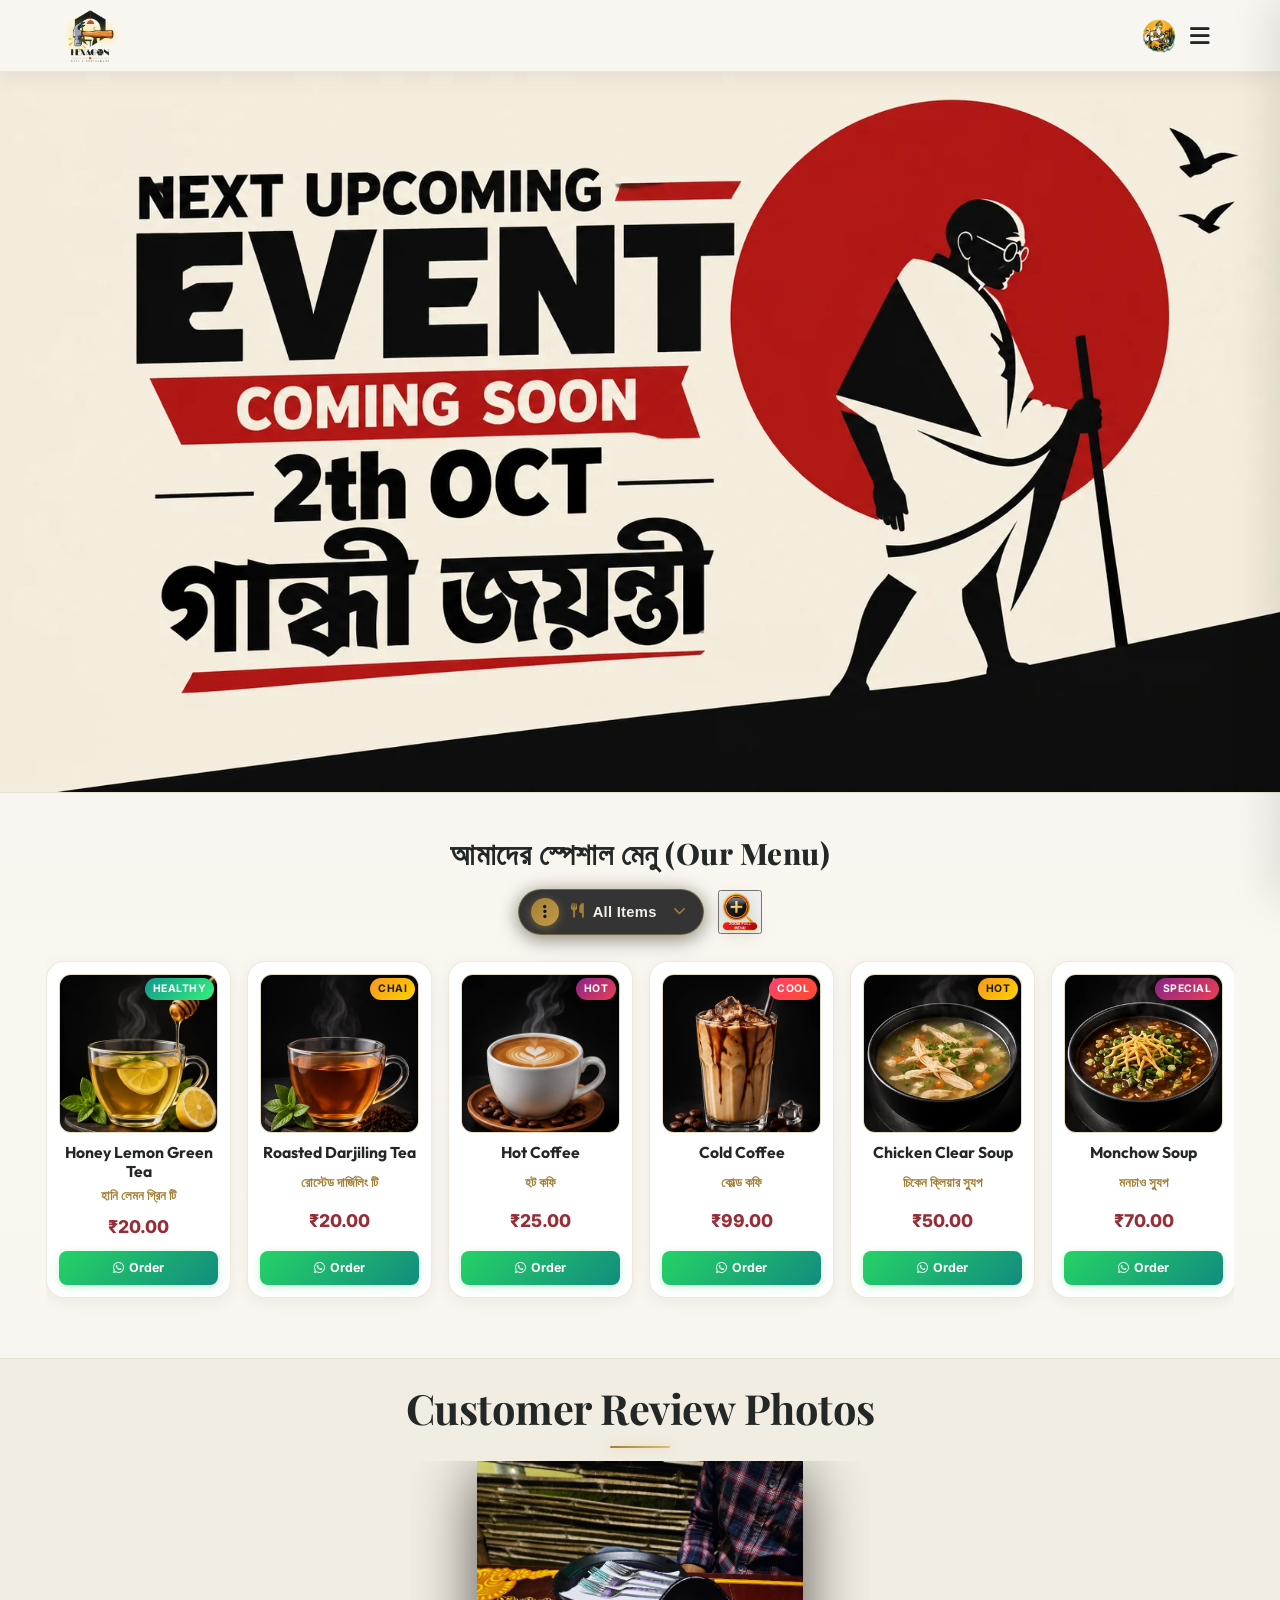
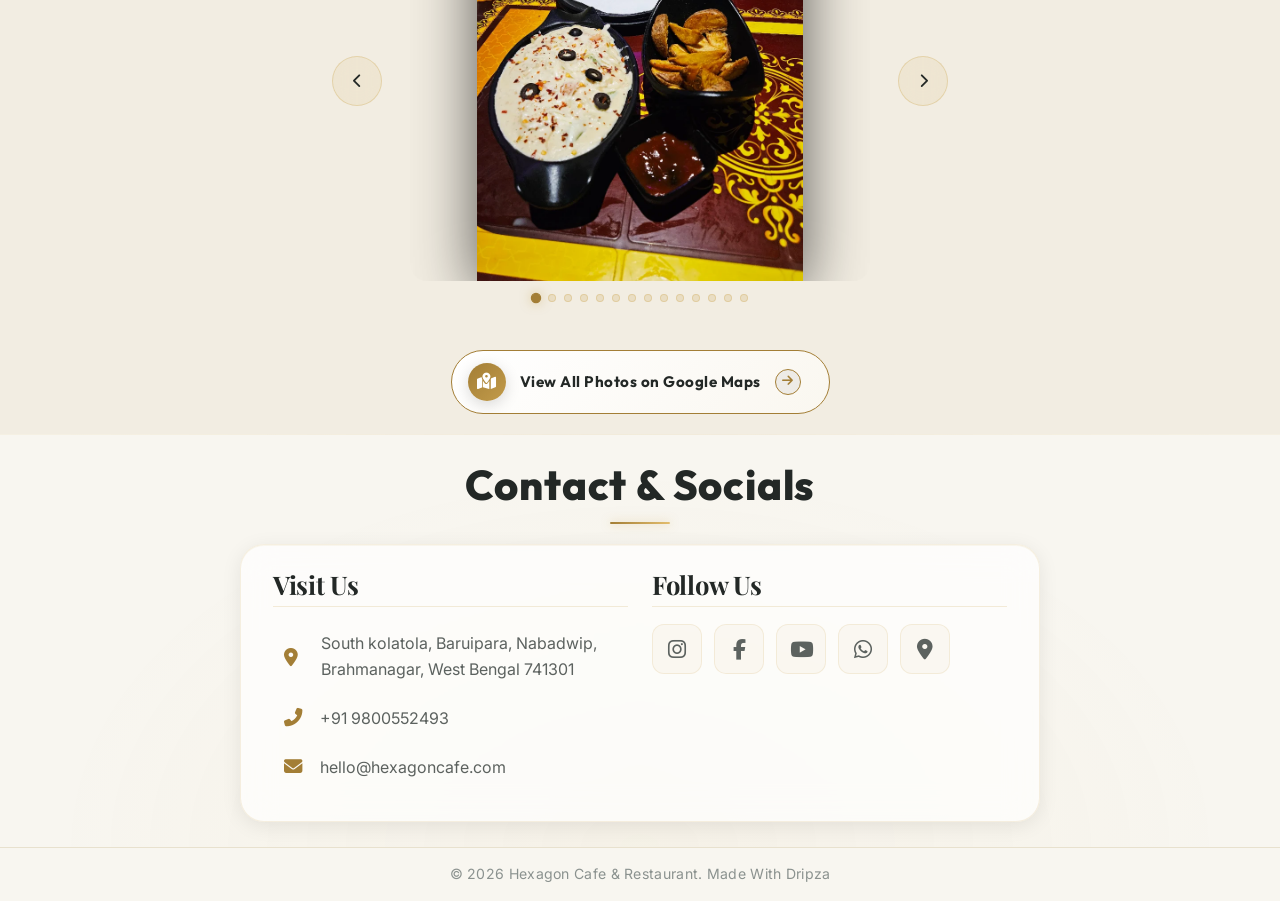
==== commit bd8280c1: "perf: smooth scroll - passive listeners, momentum drag, remove backdrop-filter, pause animation on s" ====
--- a/index.html
+++ b/index.html
@@ -5031,6 +5031,6 @@
         </div>
     </div>
 
-    <script src="script.js"></script>
+    <script src="script.js?v=1.4"></script>
 </body>
 </html>
--- a/styles.css
+++ b/styles.css
@@ -1,4 +1,4 @@
-/* ============================================================
+﻿/* ============================================================
    HEXAGON CAFE & RESTAURANT — Premium Modern Theme
    ============================================================ */
 
@@ -47,7 +47,7 @@
 }
 
 html {
-    scroll-behavior: smooth;
+    scroll-behavior: auto;
 }
 
 body {
@@ -2715,8 +2715,6 @@
     font-size: 0.92rem;
     font-weight: 600;
     cursor: pointer;
-    backdrop-filter: blur(12px);
-    -webkit-backdrop-filter: blur(12px);
     box-shadow: 0 4px 20px rgba(0, 0, 0, 0.45), 0 0 15px rgba(201, 162, 75, 0.15);
     transition: all 0.3s cubic-bezier(0.25, 0.8, 0.25, 1);
     user-select: none;
@@ -2996,9 +2994,12 @@
     gap: 16px;
     overflow-x: auto;
     overflow-y: hidden;
-    scroll-behavior: smooth;
-    scroll-snap-type: x mandatory;
+    scroll-behavior: auto;
+    scroll-snap-type: x proximity;
     -webkit-overflow-scrolling: touch;
+    touch-action: pan-x;
+    overscroll-behavior-x: contain;
+    will-change: scroll-position;
     padding: 8px 6px 18px;
     width: 100%;
     cursor: grab;
@@ -3025,7 +3026,7 @@
     border-radius: 6px;
 }
 
-/* Compact Floating Food Menu Card (Pure Light Theme) */
+/* Compact Food Menu Card (Ultra-Smooth 60/120fps Rendering) */
 .food-menu-card {
     flex: 0 0 185px;
     scroll-snap-align: start;
@@ -3037,28 +3038,20 @@
     flex-direction: column;
     padding: 12px;
     text-align: center;
-    box-shadow: 0 6px 22px rgba(0, 0, 0, 0.07) !important;
-    backdrop-filter: blur(12px);
-    -webkit-backdrop-filter: blur(12px);
-    transition: transform 0.35s cubic-bezier(0.2, 0.8, 0.2, 1), border-color 0.35s ease, box-shadow 0.35s ease;
-    animation: floatMenuItem 4.5s ease-in-out infinite alternate;
+    box-shadow: 0 4px 16px rgba(0, 0, 0, 0.06) !important;
+    transition: transform 0.25s cubic-bezier(0.2, 0.8, 0.2, 1), border-color 0.25s ease, box-shadow 0.25s ease;
     user-select: none;
     position: relative;
 }
 
-.food-menu-card:nth-child(even) { animation-delay: 0.8s; }
-.food-menu-card:nth-child(3n) { animation-delay: 1.6s; }
-.food-menu-card:nth-child(4n) { animation-delay: 2.4s; }
-
 .food-menu-card.hidden {
     display: none !important;
 }
 
 .food-menu-card:hover {
-    animation-play-state: paused;
-    transform: translateY(-8px) scale(1.03);
+    transform: translateY(-6px) scale(1.02);
     border-color: var(--accent-gold) !important;
-    box-shadow: 0 14px 32px rgba(0, 0, 0, 0.12), var(--glow-gold) !important;
+    box-shadow: 0 12px 28px rgba(0, 0, 0, 0.12), var(--glow-gold) !important;
 }
 
 .food-card-badge {
@@ -3138,7 +3131,7 @@
     display: block;
     position: relative;
     z-index: 1;
-    transition: transform 0.5s ease;
+    transition: transform 0.4s ease;
     pointer-events: none;
 }
 
@@ -3148,7 +3141,7 @@
 }
 
 .food-menu-card:hover .food-card-img-box img {
-    transform: scale(1.08);
+    transform: scale(1.06);
 }
 
 .food-card-body {
@@ -3207,11 +3200,6 @@
     box-shadow: 0 4px 14px rgba(37, 211, 102, 0.4);
 }
 
-@keyframes floatMenuItem {
-    0% { transform: translateY(0px); }
-    100% { transform: translateY(-4px); }
-}
-
 @media (max-width: 600px) {
     .menu-filter-controls-row {
         gap: 10px;
@@ -3238,7 +3226,7 @@
         flex: 0 0 148px;
         padding: 9px;
         border-radius: 14px;
-    }
+}
     .food-title {
         font-size: 0.88rem;
     }
@@ -3253,12 +3241,6 @@
         font-size: 0.74rem;
     }
 }
-
-/* Shimmer ray sweep across button */
-}
-
-@media (max-width: 600px) {
-    }
 
 /* ---- Optimized Compact Gap for Customer Reviews Photo Gallery ---- */
 .reviews-section {
@@ -3283,12 +3265,6 @@
     margin-top: 0.8rem !important;
     gap: 8px !important;
 }
-
-/* Shimmer ray sweep across button */
-}
-
-@media (max-width: 600px) {
-    }
 
 /* ============================================================
    IN-PAGE FULL MENU POPUP MODAL STYLES (Adaptive Theme)
@@ -3314,8 +3290,6 @@
     position: absolute;
     inset: 0;
     background: rgba(0, 0, 0, 0.72);
-    backdrop-filter: blur(12px);
-    -webkit-backdrop-filter: blur(12px);
 }
 
 .full-menu-modal-container {
@@ -3627,7 +3601,7 @@
     display: flex;
     flex-direction: column;
     position: relative;
-    transition: transform 0.3s ease, border-color 0.3s ease, box-shadow 0.3s ease;
+    transition: transform 0.25s ease, border-color 0.25s ease, box-shadow 0.25s ease;
     box-shadow: 0 4px 15px rgba(0, 0, 0, 0.06) !important;
 }
 
@@ -3721,7 +3695,7 @@
     .compact-grid .food-menu-card {
         padding: 8px;
         border-radius: 14px;
-    }
+}
 }
 
 
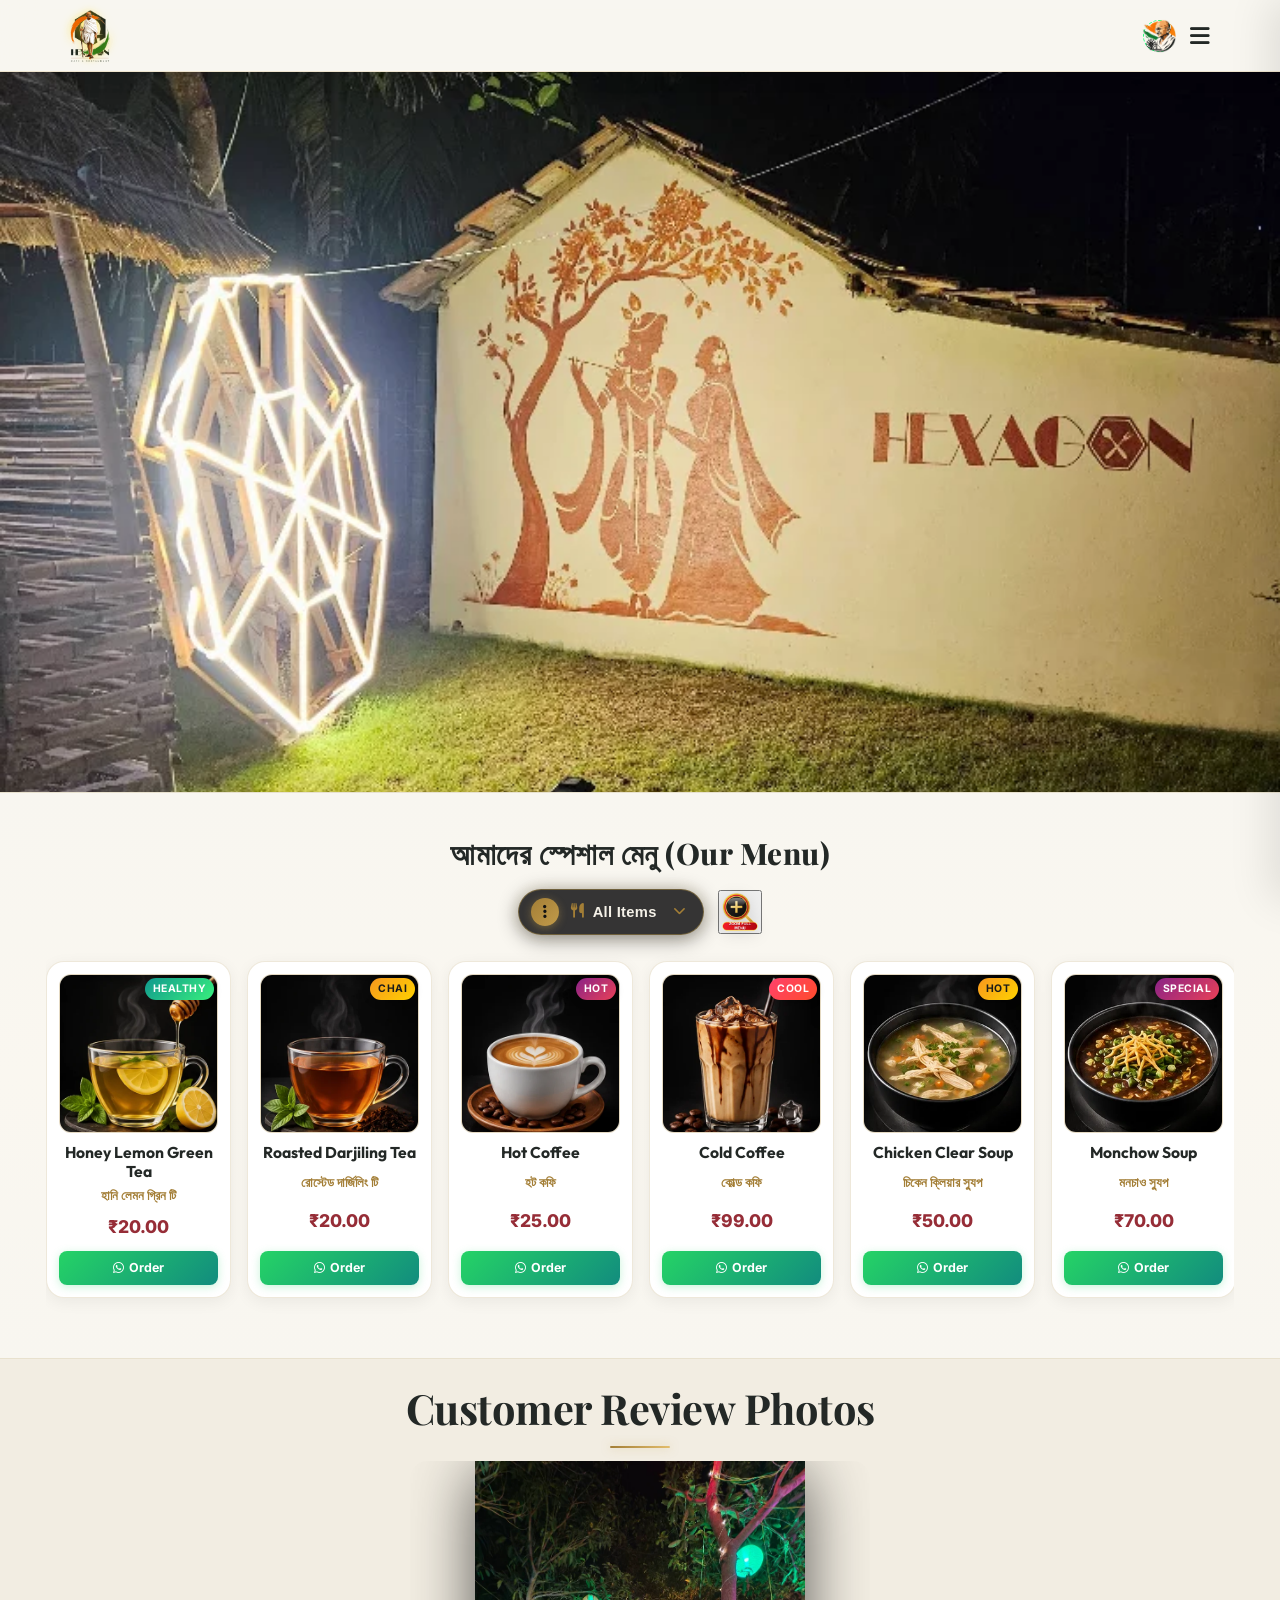
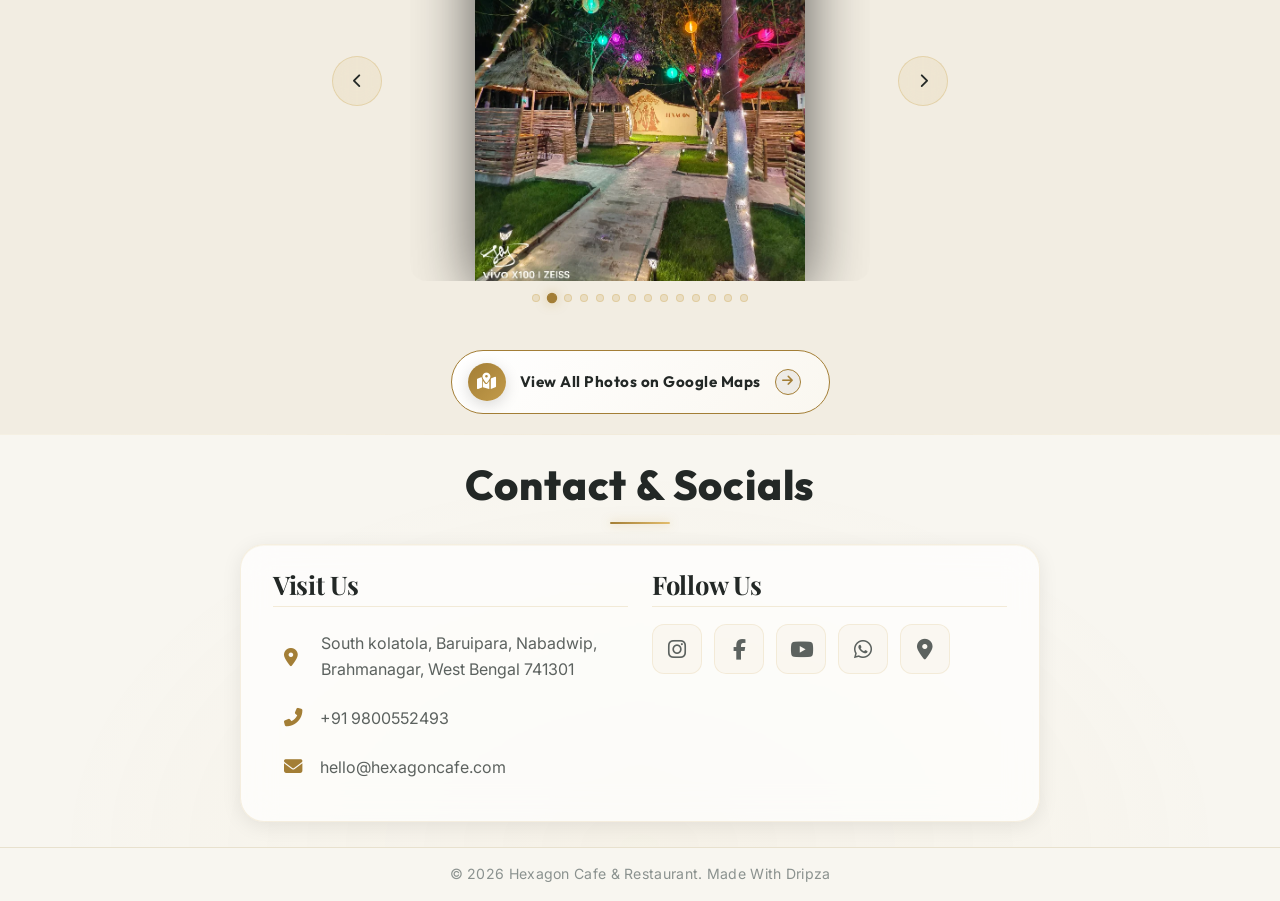
==== commit 6699b7fa: "update: add Gandhi Jayanti assets and update header" ====
--- a/index.html
+++ b/index.html
@@ -24,13 +24,13 @@
         <div class="logo-container">
             <img src="assets/hexagon_logo.webp" alt="Hexagon Cafe & Restaurant Logo" class="logo-brand-img">
             <div class="logo-text-wrapper">
-                <span class="animated-football-header" title="Ganesh Chaturthi Special">
-                    <img src="assets/ganesh_run_icon.webp" alt="Ganesh Run Icon" style="object-fit: contain; filter: drop-shadow(0 0 5px rgba(255, 215, 0, 0.6));">
+                <span class="animated-football-header" title="Gandhi Jayanti Special">
+                    <img src="assets/gandhi_jayanti_run_icon.webp" alt="Gandhi Jayanti Run Icon" style="object-fit: contain; filter: drop-shadow(0 0 5px rgba(255, 215, 0, 0.6));">
                 </span>
                 <span class="logo-text">Hexagon Cafe & Restaurant</span>
             </div>
         </div>
-        <span class="rath-yatra-header-text">শুভ বিশ্বকর্মা পূজা!</span>
+        <span class="rath-yatra-header-text">শুভ গান্ধী জয়ন্তী!</span>
         <ul class="nav-links">
             <li><a href="#home">Home</a></li>
             <li><a href="#menu">Menu</a></li>
@@ -39,10 +39,10 @@
         </ul>
         <div class="navbar-actions">
             <!-- Rakhi Purnima Button for Poster -->
-            <button class="fifa-btn" id="open-promo-modal-direct-btn" title="Show Ganesh Chaturthi Special Poster">
+            <button class="fifa-btn" id="open-promo-modal-direct-btn" title="Show Gandhi Jayanti Special Poster">
                 <div class="fifa-container">
                     <div class="fifa-magic-ring"></div>
-                    <img src="assets/ganesh_icon.webp" alt="Ganesh Special" class="fifa-svg" style="object-fit: contain;">
+                    <img src="assets/gandhi_jayanti_icon.webp" alt="Gandhi Jayanti Special" class="fifa-svg" style="object-fit: contain;">
                 </div>
             </button>
             
@@ -55,7 +55,7 @@
     <!-- Hero Section -->
     <section id="home" class="hero">
         <div class="hero-bg banner-box">
-            <img src="assets/aj_restaurant_banner_1.webp" alt="AJ Restaurant & Cafe Banner" class="active">
+            <img src="assets/gandhi_jayanti_banner_1.webp" alt="Gandhi Jayanti Banner" class="active">
             <img src="assets/banner_1.webp" alt="Hexagon Cafe & Restaurant Banner 1">
             <img src="assets/banner_2.webp" alt="Hexagon Cafe & Restaurant Banner 2">
             <img src="assets/banner_3.webp" alt="Hexagon Cafe & Restaurant Banner 3">
--- a/styles.css
+++ b/styles.css
@@ -2997,7 +2997,7 @@
     scroll-behavior: auto;
     scroll-snap-type: x proximity;
     -webkit-overflow-scrolling: touch;
-    touch-action: pan-x;
+    touch-action: pan-x pan-y ;
     overscroll-behavior-x: contain;
     will-change: scroll-position;
     padding: 8px 6px 18px;
@@ -4096,3 +4096,10 @@
         font-size: 0.7rem;
     }
 }
+
+/* Mobile touch vertical page scroll compatibility */
+.main-menu-scroll-wrapper,
+.main-menu-scroll-track,
+.main-menu-scroll-track .food-menu-card {
+    touch-action: pan-x pan-y !important;
+}
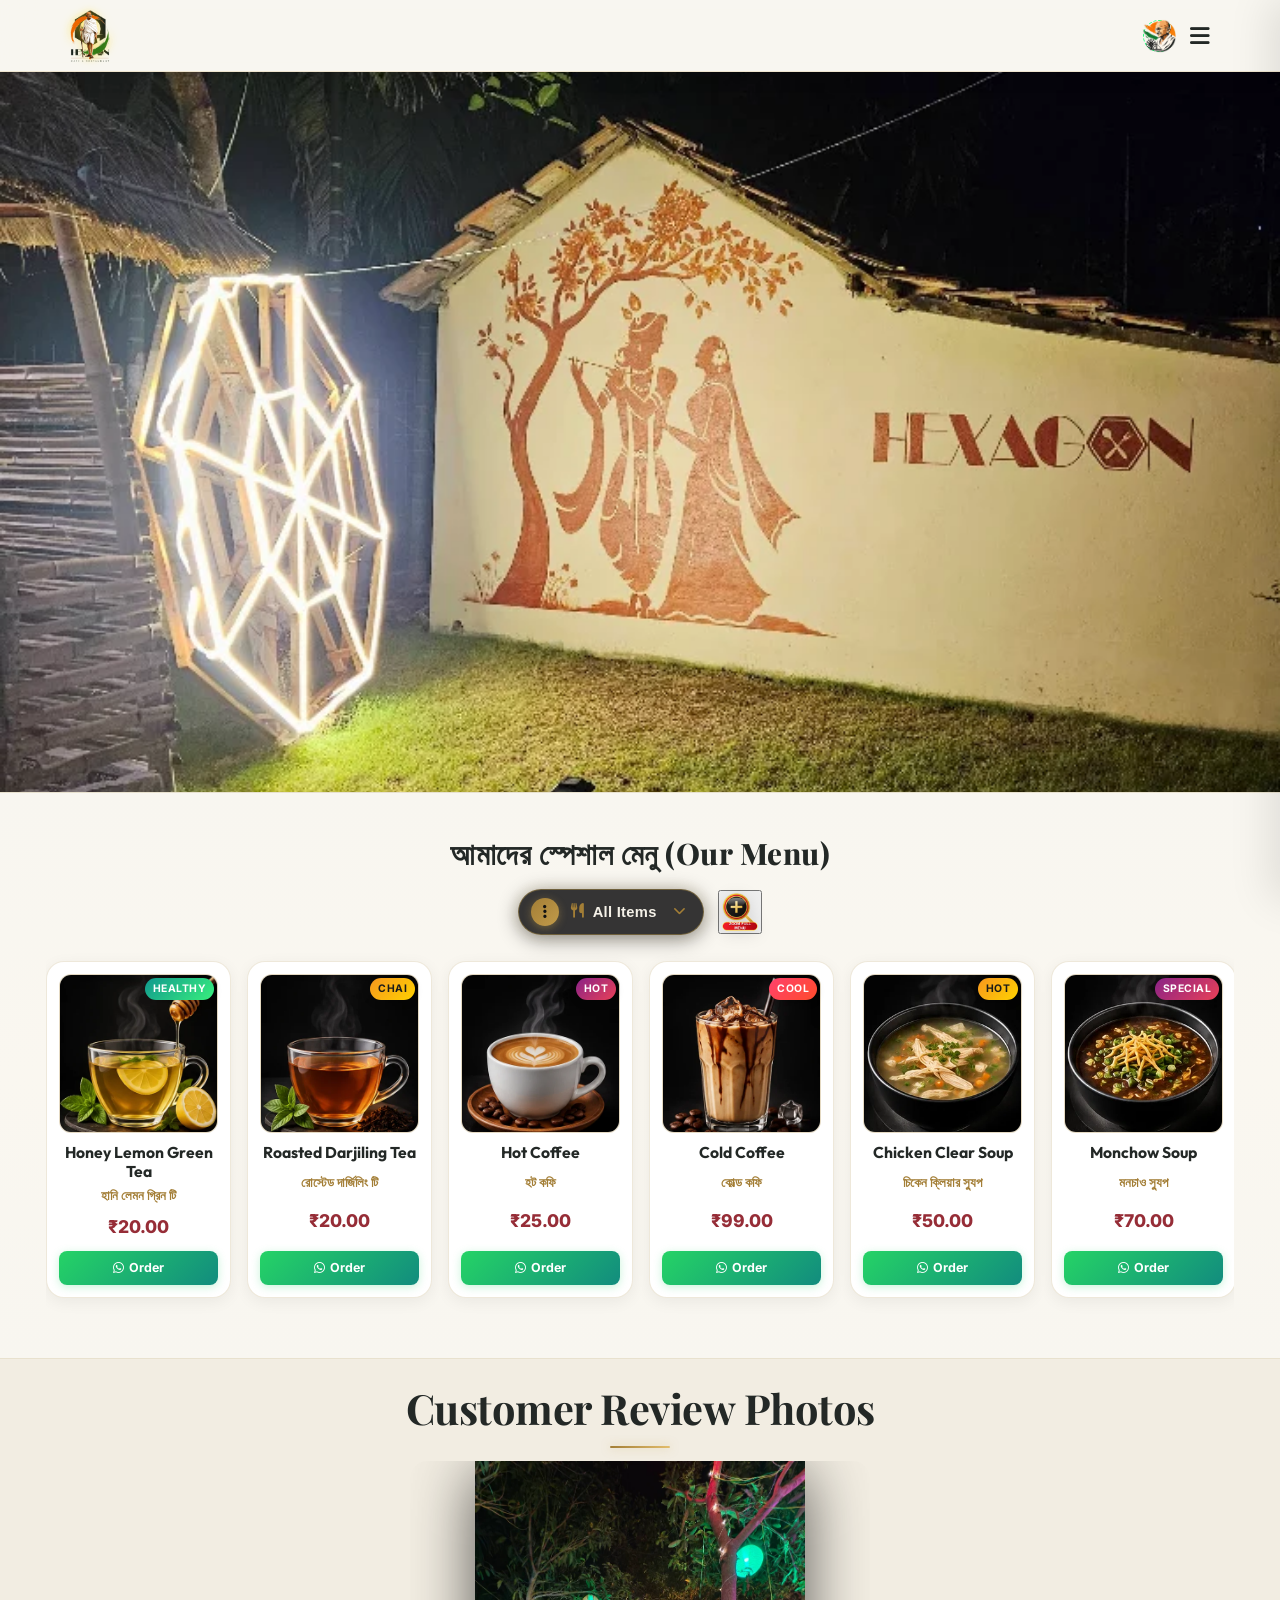
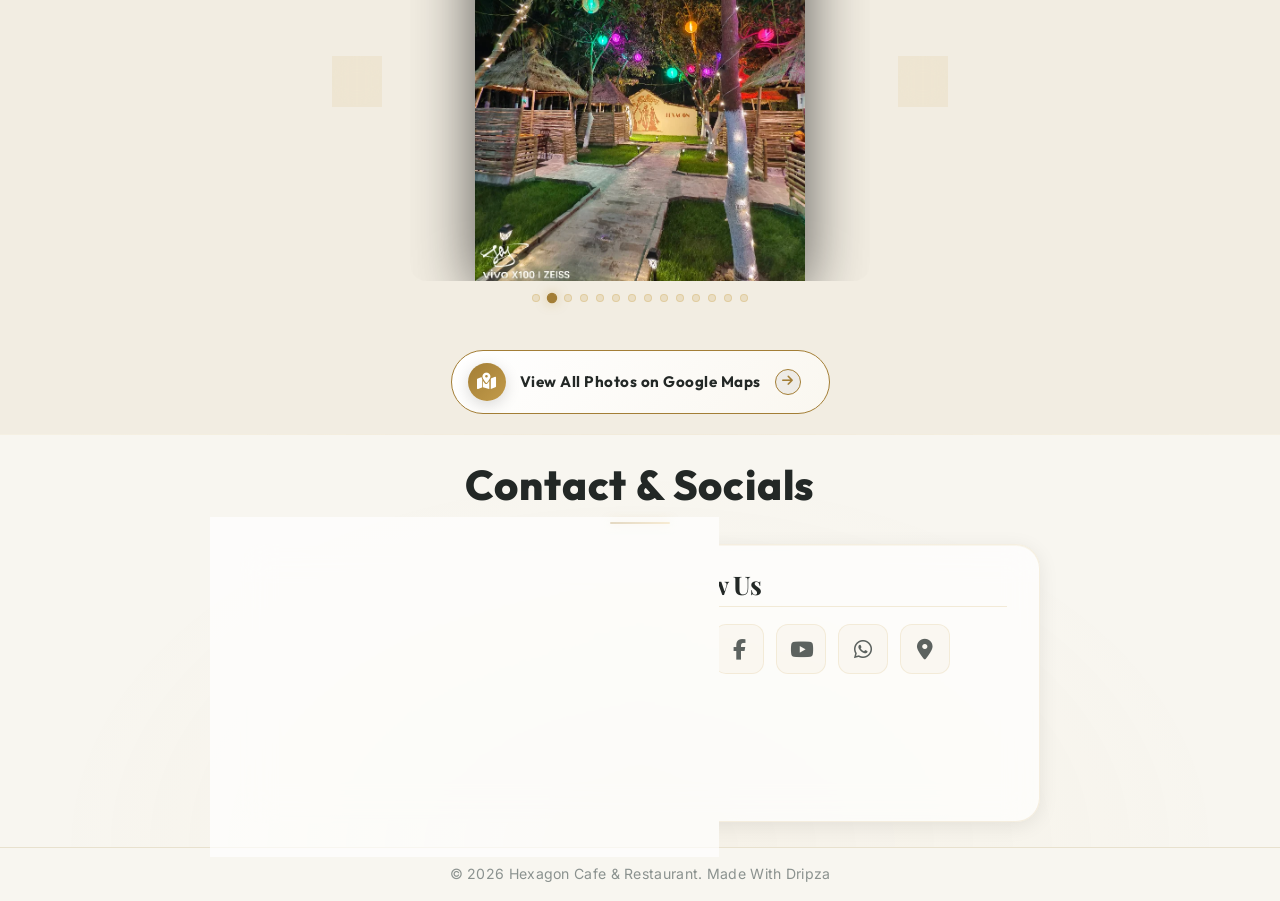
==== commit 0b0e6069: "Update website content and assets" ====
--- a/index.html
+++ b/index.html
@@ -30,7 +30,7 @@
                 <span class="logo-text">Hexagon Cafe & Restaurant</span>
             </div>
         </div>
-        <span class="rath-yatra-header-text">শুভ গান্ধী জয়ন্তী!</span>
+        <span class="rath-yatra-header-text">hello evryone</span>
         <ul class="nav-links">
             <li><a href="#home">Home</a></li>
             <li><a href="#menu">Menu</a></li>
@@ -55,7 +55,7 @@
     <!-- Hero Section -->
     <section id="home" class="hero">
         <div class="hero-bg banner-box">
-            <img src="assets/gandhi_jayanti_banner_1.webp" alt="Gandhi Jayanti Banner" class="active">
+            <img src="assets/mahalaya_festival_banner_1.webp" alt="Mahalaya Festival Banner" class="active">
             <img src="assets/banner_1.webp" alt="Hexagon Cafe & Restaurant Banner 1">
             <img src="assets/banner_2.webp" alt="Hexagon Cafe & Restaurant Banner 2">
             <img src="assets/banner_3.webp" alt="Hexagon Cafe & Restaurant Banner 3">
--- a/styles.css
+++ b/styles.css
@@ -1130,6 +1130,7 @@
     font-weight: 800;
     letter-spacing: 0.5px;
     color: #8B1A1A;
+    text-shadow: 0 1px 2px rgba(0, 0, 0, 0.15);
     white-space: nowrap;
     opacity: 0;
     pointer-events: none;
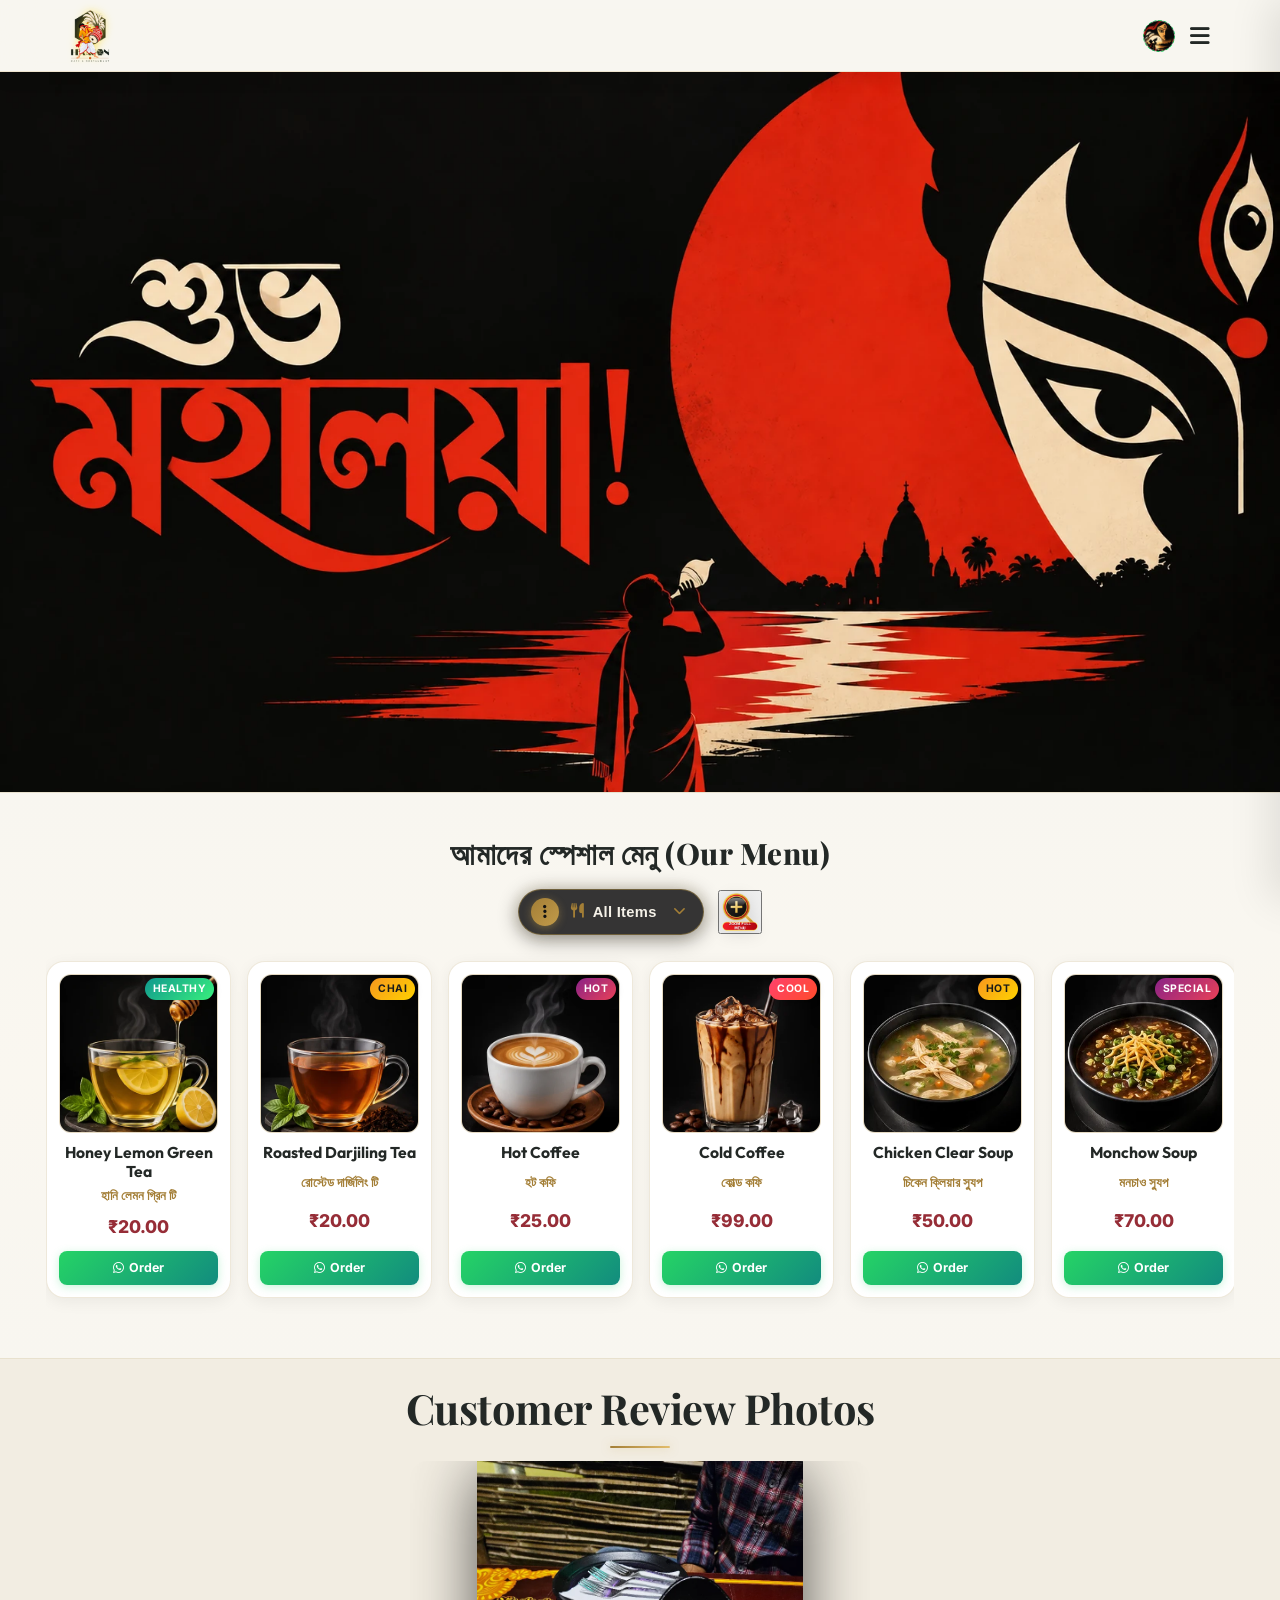
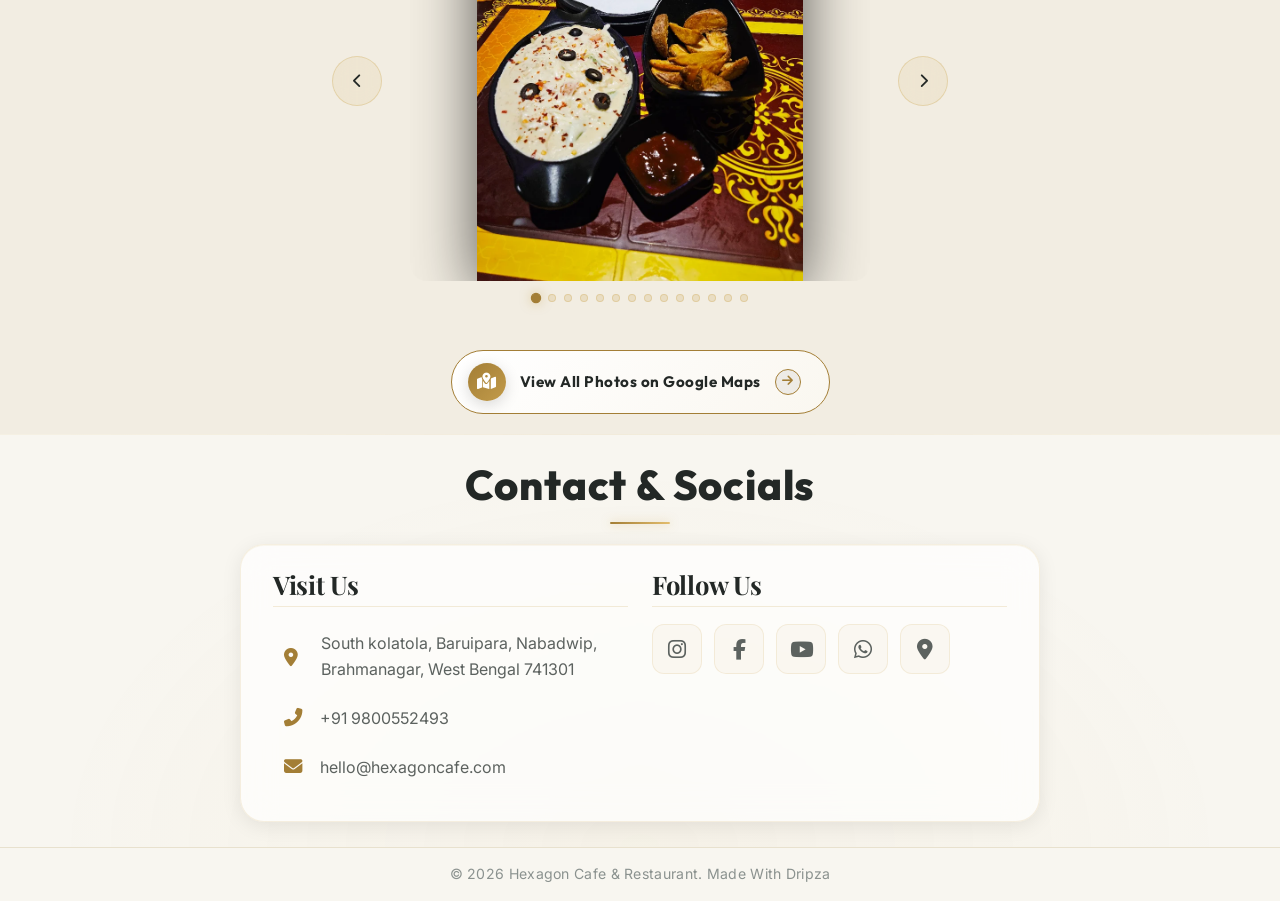
==== commit f314507b: "Update: Mahalaya festival banner and web icons" ====
--- a/index.html
+++ b/index.html
@@ -1,4 +1,4 @@
-﻿<!DOCTYPE html>
+<!DOCTYPE html>
 <html lang="bn">
 <head>
     <meta charset="UTF-8">
@@ -24,13 +24,13 @@
         <div class="logo-container">
             <img src="assets/hexagon_logo.webp" alt="Hexagon Cafe & Restaurant Logo" class="logo-brand-img">
             <div class="logo-text-wrapper">
-                <span class="animated-football-header" title="Gandhi Jayanti Special">
-                    <img src="assets/gandhi_jayanti_run_icon.webp" alt="Gandhi Jayanti Run Icon" style="object-fit: contain; filter: drop-shadow(0 0 5px rgba(255, 215, 0, 0.6));">
+                <span class="animated-football-header" title="Mahalaya Special">
+                    <img src="assets/mahalaya_web_run_icon.webp" alt="Mahalaya Run Icon" style="object-fit: contain; filter: drop-shadow(0 0 5px rgba(255, 215, 0, 0.6));">
                 </span>
                 <span class="logo-text">Hexagon Cafe & Restaurant</span>
             </div>
         </div>
-        <span class="rath-yatra-header-text">hello evryone</span>
+        <span class="rath-yatra-header-text">শুভ মহালয়া!</span>
         <ul class="nav-links">
             <li><a href="#home">Home</a></li>
             <li><a href="#menu">Menu</a></li>
@@ -39,10 +39,10 @@
         </ul>
         <div class="navbar-actions">
             <!-- Rakhi Purnima Button for Poster -->
-            <button class="fifa-btn" id="open-promo-modal-direct-btn" title="Show Gandhi Jayanti Special Poster">
+            <button class="fifa-btn" id="open-promo-modal-direct-btn" title="Show Mahalaya Special Poster">
                 <div class="fifa-container">
                     <div class="fifa-magic-ring"></div>
-                    <img src="assets/gandhi_jayanti_icon.webp" alt="Gandhi Jayanti Special" class="fifa-svg" style="object-fit: contain;">
+                    <img src="assets/mahalaya_web_icon.webp" alt="Mahalaya Special" class="fifa-svg" style="object-fit: contain;">
                 </div>
             </button>
             
@@ -55,7 +55,7 @@
     <!-- Hero Section -->
     <section id="home" class="hero">
         <div class="hero-bg banner-box">
-            <img src="assets/mahalaya_festival_banner_1.webp" alt="Mahalaya Festival Banner" class="active">
+            <img src="assets/festival_special_banner_1.webp" alt="Mahalaya Festival Banner" class="active">
             <img src="assets/banner_1.webp" alt="Hexagon Cafe & Restaurant Banner 1">
             <img src="assets/banner_2.webp" alt="Hexagon Cafe & Restaurant Banner 2">
             <img src="assets/banner_3.webp" alt="Hexagon Cafe & Restaurant Banner 3">
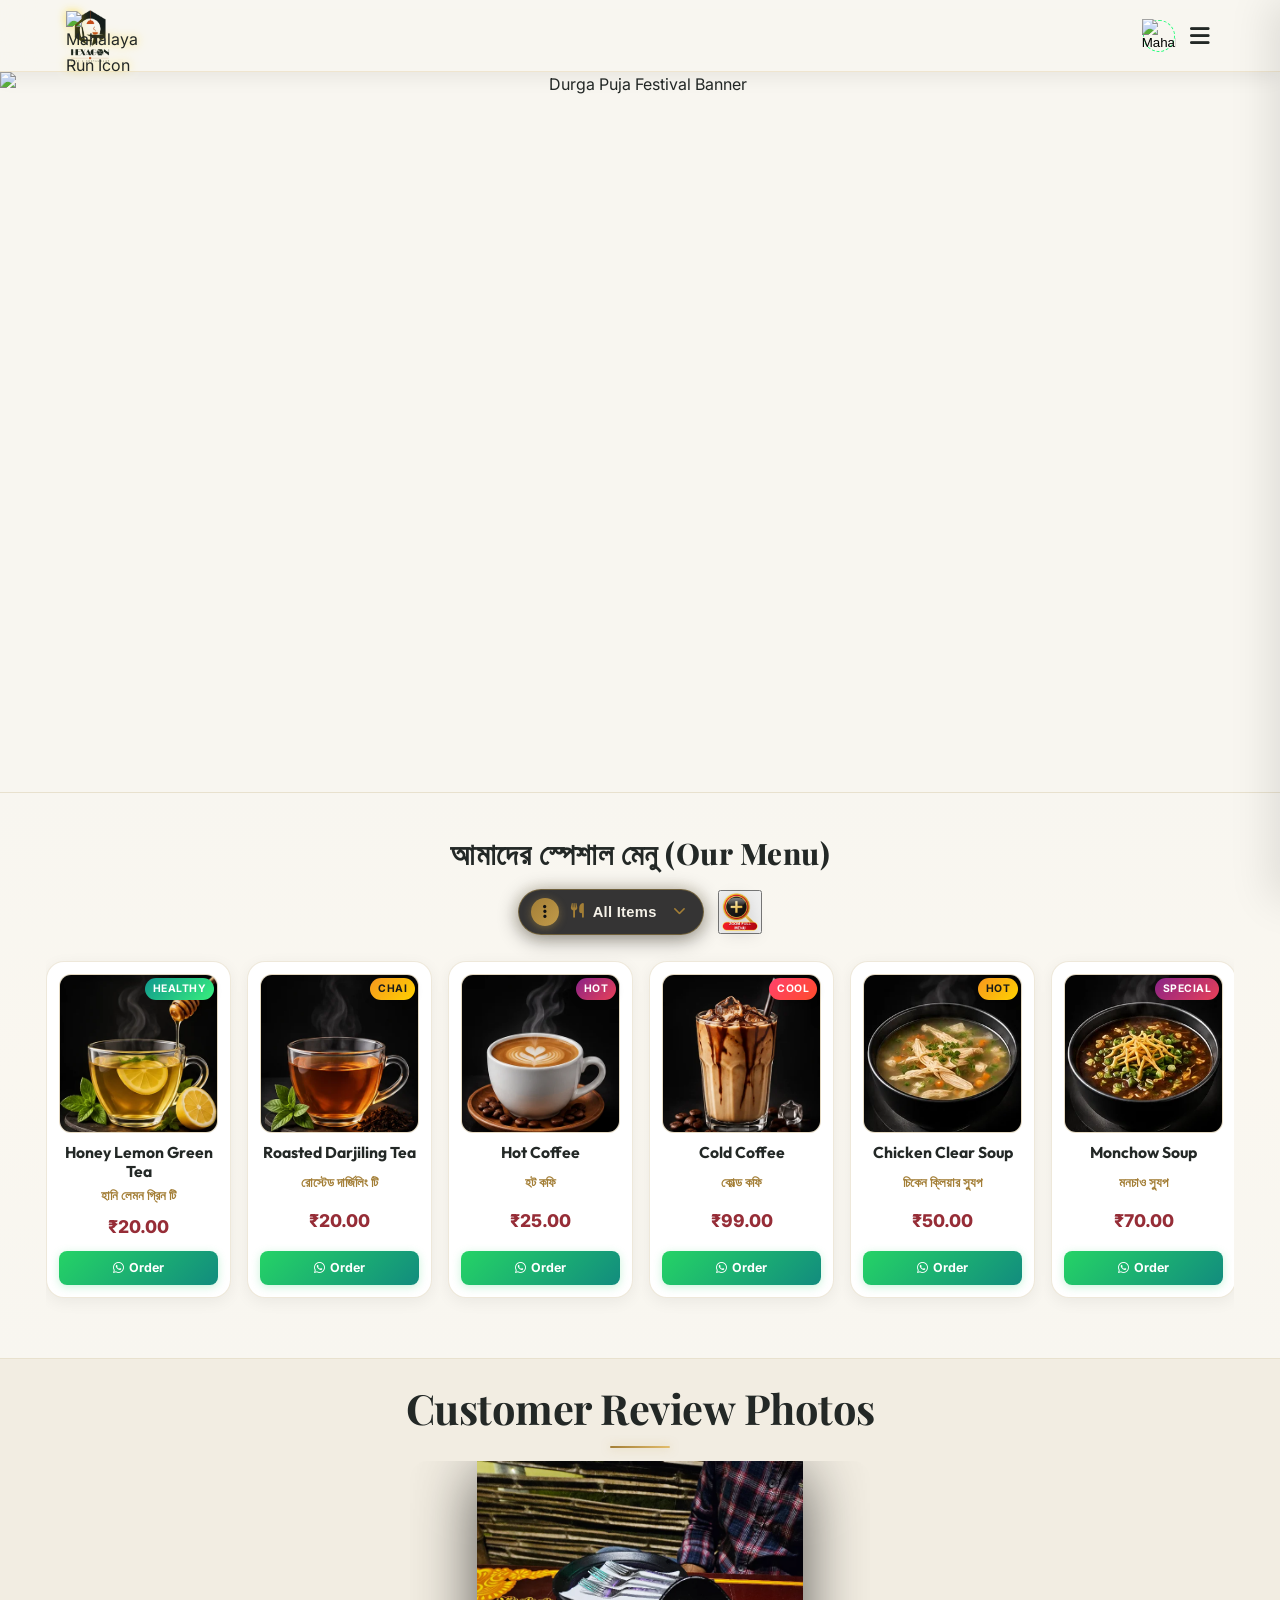
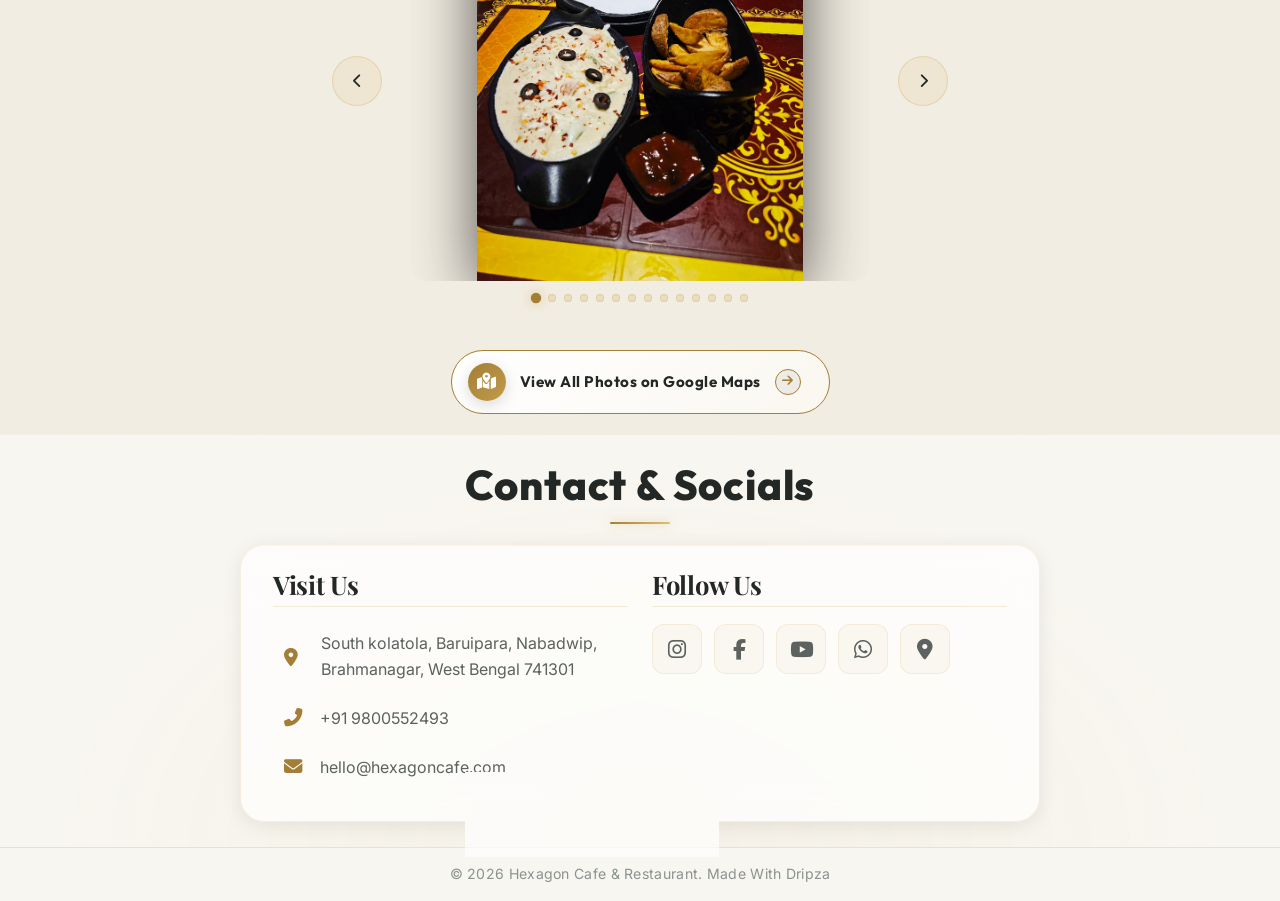
==== commit 6474c350: "update" ====
--- a/index.html
+++ b/index.html
@@ -1,4 +1,4 @@
-<!DOCTYPE html>
+﻿<!DOCTYPE html>
 <html lang="bn">
 <head>
     <meta charset="UTF-8">
@@ -25,12 +25,12 @@
             <img src="assets/hexagon_logo.webp" alt="Hexagon Cafe & Restaurant Logo" class="logo-brand-img">
             <div class="logo-text-wrapper">
                 <span class="animated-football-header" title="Mahalaya Special">
-                    <img src="assets/mahalaya_web_run_icon.webp" alt="Mahalaya Run Icon" style="object-fit: contain; filter: drop-shadow(0 0 5px rgba(255, 215, 0, 0.6));">
+                    <img src="assets/durga_puja_web_run_icon.webp" alt="Mahalaya Run Icon" style="object-fit: contain; filter: drop-shadow(0 0 5px rgba(255, 215, 0, 0.6));">
                 </span>
                 <span class="logo-text">Hexagon Cafe & Restaurant</span>
             </div>
         </div>
-        <span class="rath-yatra-header-text">শুভ মহালয়া!</span>
+        <span class="rath-yatra-header-text">শুভ শারদীয়া দুর্গাপূজা</span>
         <ul class="nav-links">
             <li><a href="#home">Home</a></li>
             <li><a href="#menu">Menu</a></li>
@@ -42,7 +42,7 @@
             <button class="fifa-btn" id="open-promo-modal-direct-btn" title="Show Mahalaya Special Poster">
                 <div class="fifa-container">
                     <div class="fifa-magic-ring"></div>
-                    <img src="assets/mahalaya_web_icon.webp" alt="Mahalaya Special" class="fifa-svg" style="object-fit: contain;">
+                    <img src="assets/durga_puja_web_icon.webp" alt="Mahalaya Special" class="fifa-svg" style="object-fit: contain;">
                 </div>
             </button>
             
@@ -55,7 +55,7 @@
     <!-- Hero Section -->
     <section id="home" class="hero">
         <div class="hero-bg banner-box">
-            <img src="assets/festival_special_banner_1.webp" alt="Mahalaya Festival Banner" class="active">
+            <img src="assets/modern_durga_puja_greeting_banner.webp" alt="Durga Puja Festival Banner" class="active">
             <img src="assets/banner_1.webp" alt="Hexagon Cafe & Restaurant Banner 1">
             <img src="assets/banner_2.webp" alt="Hexagon Cafe & Restaurant Banner 2">
             <img src="assets/banner_3.webp" alt="Hexagon Cafe & Restaurant Banner 3">
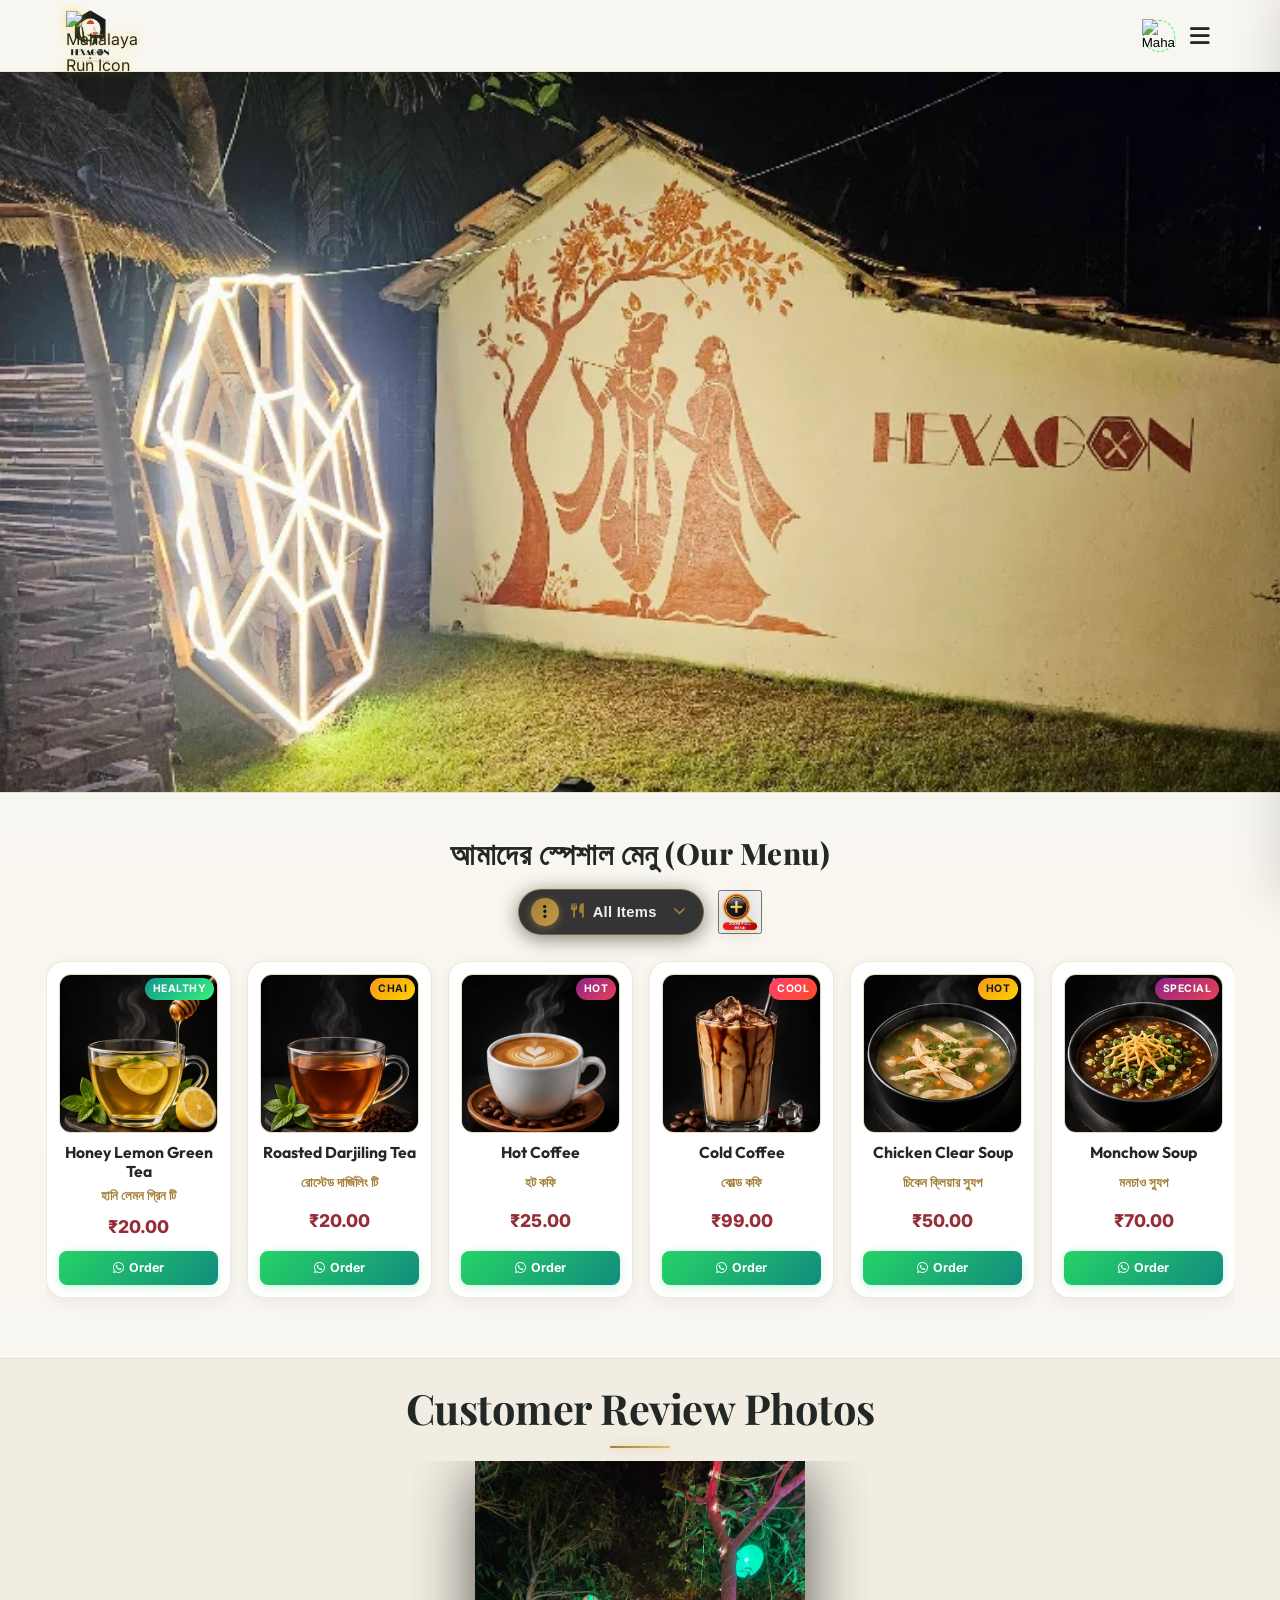
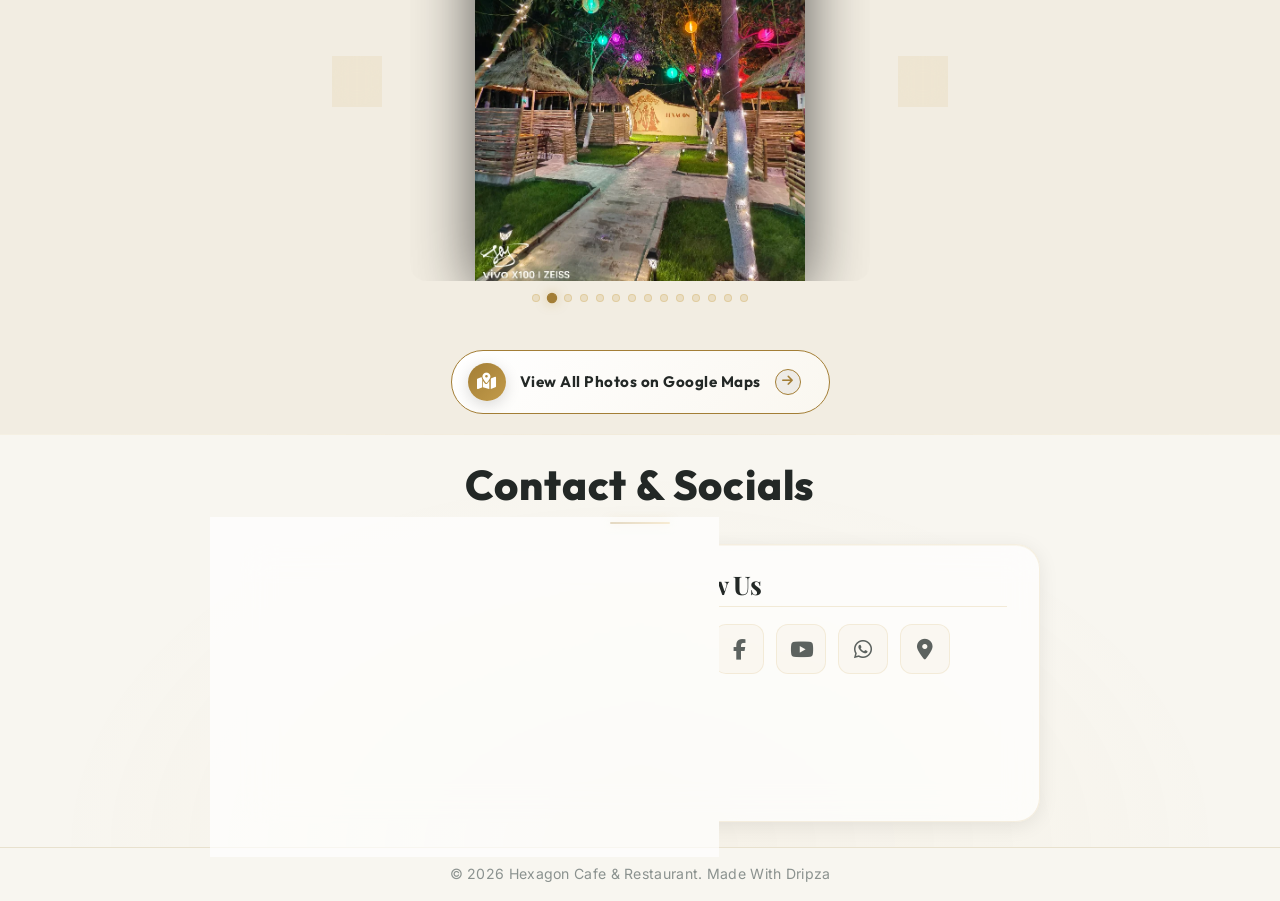
==== commit 5204f75e: "update" ====
--- a/index.html
+++ b/index.html
@@ -25,12 +25,12 @@
             <img src="assets/hexagon_logo.webp" alt="Hexagon Cafe & Restaurant Logo" class="logo-brand-img">
             <div class="logo-text-wrapper">
                 <span class="animated-football-header" title="Mahalaya Special">
-                    <img src="assets/durga_puja_web_run_icon.webp" alt="Mahalaya Run Icon" style="object-fit: contain; filter: drop-shadow(0 0 5px rgba(255, 215, 0, 0.6));">
+                    <img src="assets/lakshmi_puja_web_run_icon.webp" alt="Mahalaya Run Icon" style="object-fit: contain; filter: drop-shadow(0 0 5px rgba(255, 215, 0, 0.6));">
                 </span>
                 <span class="logo-text">Hexagon Cafe & Restaurant</span>
             </div>
         </div>
-        <span class="rath-yatra-header-text">শুভ শারদীয়া দুর্গাপূজা</span>
+        <span class="rath-yatra-header-text">শুভ লক্ষ্মীপূজা</span>
         <ul class="nav-links">
             <li><a href="#home">Home</a></li>
             <li><a href="#menu">Menu</a></li>
@@ -42,7 +42,7 @@
             <button class="fifa-btn" id="open-promo-modal-direct-btn" title="Show Mahalaya Special Poster">
                 <div class="fifa-container">
                     <div class="fifa-magic-ring"></div>
-                    <img src="assets/durga_puja_web_icon.webp" alt="Mahalaya Special" class="fifa-svg" style="object-fit: contain;">
+                    <img src="assets/lakshmi_puja_web_icon.webp" alt="Mahalaya Special" class="fifa-svg" style="object-fit: contain;">
                 </div>
             </button>
             
@@ -55,7 +55,7 @@
     <!-- Hero Section -->
     <section id="home" class="hero">
         <div class="hero-bg banner-box">
-            <img src="assets/modern_durga_puja_greeting_banner.webp" alt="Durga Puja Festival Banner" class="active">
+            <img src="assets/lakshmi_puja_greeting_banner.webp" alt="Durga Puja Festival Banner" class="active">
             <img src="assets/banner_1.webp" alt="Hexagon Cafe & Restaurant Banner 1">
             <img src="assets/banner_2.webp" alt="Hexagon Cafe & Restaurant Banner 2">
             <img src="assets/banner_3.webp" alt="Hexagon Cafe & Restaurant Banner 3">
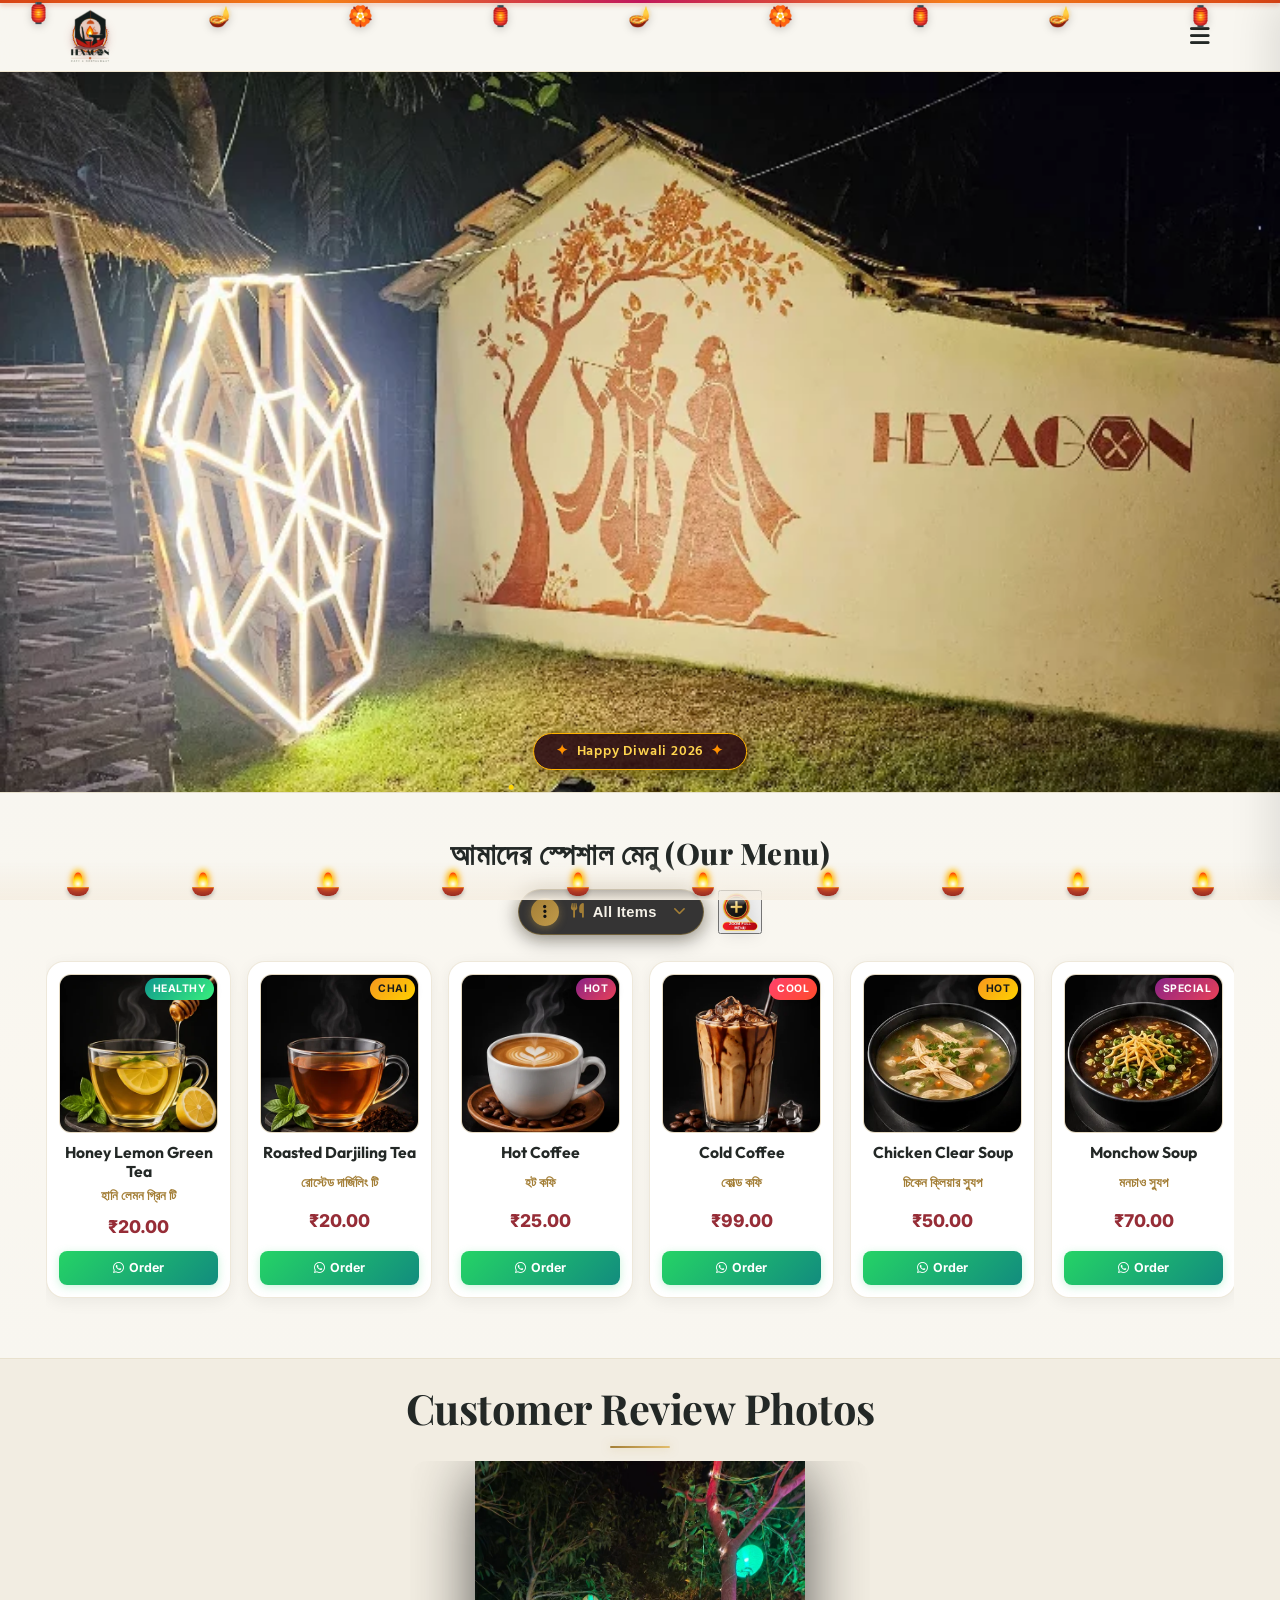
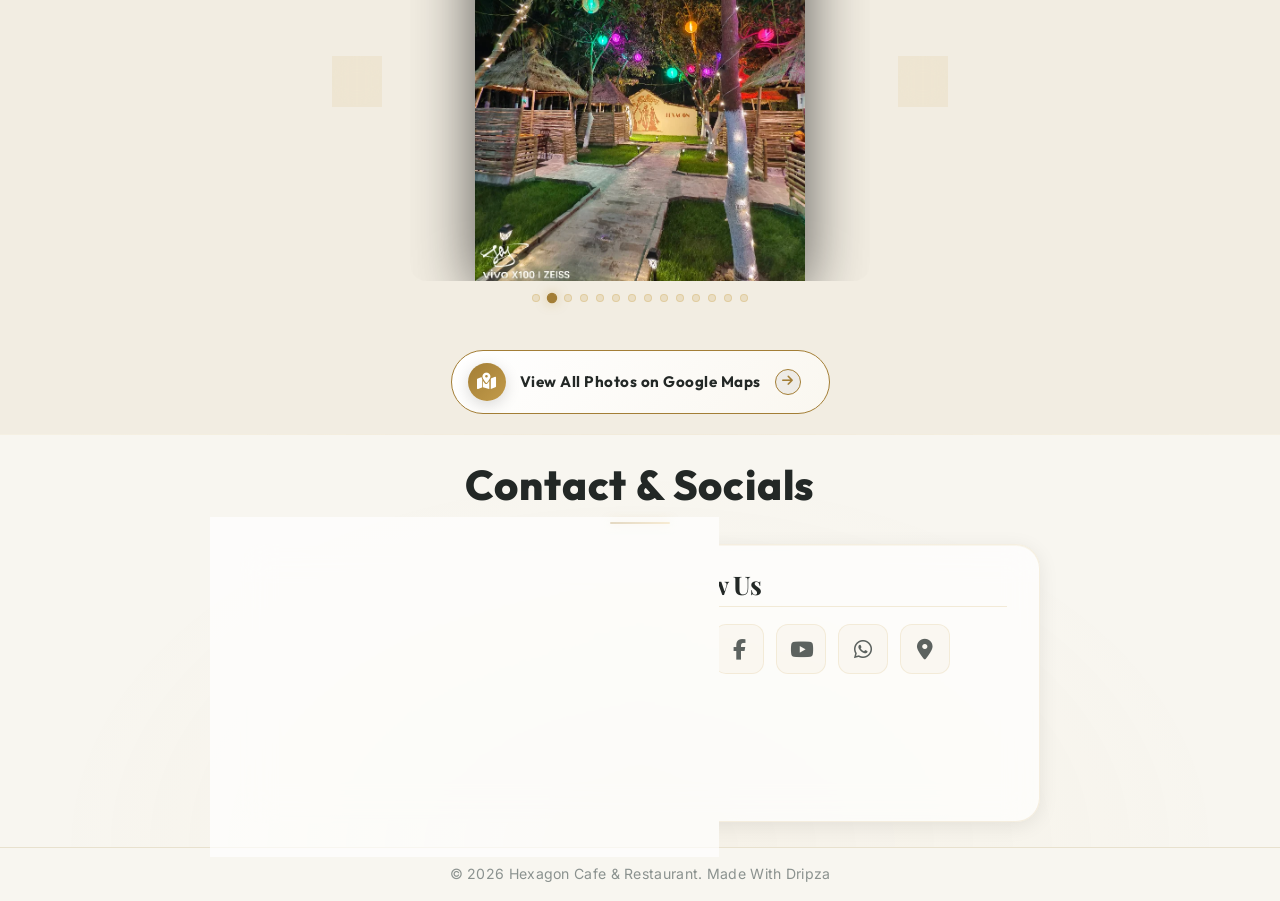
==== commit c921a2df: "update" ====
--- a/index.html
+++ b/index.html
@@ -5,14 +5,15 @@
     <meta name="viewport" content="width=device-width, initial-scale=1.0">
     <title>Hexagon Cafe & Restaurant</title>
     <link rel="icon" type="image/png" href="assets/hexagon_logo.webp">
-    <link href="https://fonts.googleapis.com/css2?family=Playfair+Display:wght@400;600;700;800&family=Outfit:wght@300;400;600;800&family=Inter:wght@300;400;500;600&display=swap" rel="stylesheet">
+    <link href="https://fonts.googleapis.com/css2?family=Playfair+Display:wght@400;600;700;800&family=Outfit:wght@300;400;600;800&family=Inter:wght@300;400;500;600&family=Hind+Siliguri:wght@400;600;700&display=swap" rel="stylesheet">
     <link rel="stylesheet" href="https://cdnjs.cloudflare.com/ajax/libs/font-awesome/6.4.0/css/all.min.css">
     <link rel="stylesheet" href="styles.css?v=1.3">
 </head>
-<body class="no-scroll">
+<body class="no-scroll diwali-theme">
     <!-- Preloader Screen -->
     <div id="preloader">
         <div class="preloader-content">
+            <div class="preloader-diya-glow">🪔</div>
             <h1 class="preloader-title">Welcome to <br><span class="highlight">Hexagon Cafe & Restaurant</span></h1>
             <div class="preloader-loader">
                 <div class="loader-bar"></div>
@@ -20,17 +21,32 @@
         </div>
     </div>
     <!-- Navbar -->
+        <!-- Hanging Decorative Diwali Toran & Lanterns -->
+    <div class="diwali-hanging-toran" aria-hidden="true">
+        <div class="toran-string"></div>
+        <div class="toran-items">
+            <span class="toran-lantern tl1">🏮</span>
+            <span class="toran-diya td1">🪔</span>
+            <span class="toran-flower tf1">🏵️</span>
+            <span class="toran-lantern tl2">🏮</span>
+            <span class="toran-diya td2">🪔</span>
+            <span class="toran-flower tf2">🏵️</span>
+            <span class="toran-lantern tl3">🏮</span>
+            <span class="toran-diya td3">🪔</span>
+            <span class="toran-lantern tl4">🏮</span>
+        </div>
+    </div>
     <nav class="navbar">
         <div class="logo-container">
             <img src="assets/hexagon_logo.webp" alt="Hexagon Cafe & Restaurant Logo" class="logo-brand-img">
             <div class="logo-text-wrapper">
-                <span class="animated-football-header" title="Mahalaya Special">
-                    <img src="assets/lakshmi_puja_web_run_icon.webp" alt="Mahalaya Run Icon" style="object-fit: contain; filter: drop-shadow(0 0 5px rgba(255, 215, 0, 0.6));">
+                <span class="animated-football-header" title="Diwali Celebration">
+                    <img src="assets/diwali_run_icon.webp" alt="Mahalaya Run Icon" style="object-fit: contain; filter: drop-shadow(0 2px 5px rgba(183, 28, 28, 0.4)) drop-shadow(0 1px 2px rgba(0, 0, 0, 0.25));">
                 </span>
                 <span class="logo-text">Hexagon Cafe & Restaurant</span>
             </div>
         </div>
-        <span class="rath-yatra-header-text">শুভ লক্ষ্মীপূজা</span>
+        <span class="rath-yatra-header-text diwali-header-text">✨ শুভ দীপাবলি ও কালীপূজা 🪔</span>
         <ul class="nav-links">
             <li><a href="#home">Home</a></li>
             <li><a href="#menu">Menu</a></li>
@@ -38,14 +54,6 @@
             <li><a href="#contact">Contact</a></li>
         </ul>
         <div class="navbar-actions">
-            <!-- Rakhi Purnima Button for Poster -->
-            <button class="fifa-btn" id="open-promo-modal-direct-btn" title="Show Mahalaya Special Poster">
-                <div class="fifa-container">
-                    <div class="fifa-magic-ring"></div>
-                    <img src="assets/lakshmi_puja_web_icon.webp" alt="Mahalaya Special" class="fifa-svg" style="object-fit: contain;">
-                </div>
-            </button>
-            
             <div class="hamburger">
                 <i class="fas fa-bars"></i>
             </div>
@@ -55,11 +63,16 @@
     <!-- Hero Section -->
     <section id="home" class="hero">
         <div class="hero-bg banner-box">
-            <img src="assets/lakshmi_puja_greeting_banner.webp" alt="Durga Puja Festival Banner" class="active">
+            <img src="assets/diwali_greeting_banner.webp" alt="Happy Diwali Festival Banner" class="active">
             <img src="assets/banner_1.webp" alt="Hexagon Cafe & Restaurant Banner 1">
             <img src="assets/banner_2.webp" alt="Hexagon Cafe & Restaurant Banner 2">
             <img src="assets/banner_3.webp" alt="Hexagon Cafe & Restaurant Banner 3">
             <div class="overlay"></div>
+        </div>
+        <!-- Interactive Diwali Fireworks Canvas Overlay -->
+        <canvas id="diwali-fireworks-canvas"></canvas>
+        <div class="hero-diwali-badge">
+            <span class="sparkle-star">✦</span> Happy Diwali 2026 <span class="sparkle-star">✦</span>
         </div>
         <!-- Click/Hover Zones for Banner Control -->
         <div class="hero-nav-zone left-zone" title="Previous Image"></div>
@@ -5022,15 +5035,19 @@
 
 
 
-    <!-- Promo Poster Modal -->
-    <div class="promo-modal" id="promo-modal">
-        <div class="promo-modal-overlay"></div>
-        <div class="promo-modal-content">
-            <button class="promo-modal-close" id="close-promo-modal-btn" aria-label="Close Promo Modal"><i class="fas fa-times"></i></button>
-            <img src="assets/promo_poster.webp" alt="Rakhi Purnima Celebration" class="promo-poster-img">
-        </div>
+        <!-- Interactive Diwali Diya Bar along bottom -->
+    <div class="diwali-diya-bar" id="diwali-diya-bar" title="Interactive Diwali Diyas - Click to Light / Extinguish">
+        <div class="interactive-diya-item"><div class="diya-flame"></div><div class="diya-pot"></div></div>
+        <div class="interactive-diya-item"><div class="diya-flame"></div><div class="diya-pot"></div></div>
+        <div class="interactive-diya-item"><div class="diya-flame"></div><div class="diya-pot"></div></div>
+        <div class="interactive-diya-item"><div class="diya-flame"></div><div class="diya-pot"></div></div>
+        <div class="interactive-diya-item"><div class="diya-flame"></div><div class="diya-pot"></div></div>
+        <div class="interactive-diya-item"><div class="diya-flame"></div><div class="diya-pot"></div></div>
+        <div class="interactive-diya-item"><div class="diya-flame"></div><div class="diya-pot"></div></div>
+        <div class="interactive-diya-item"><div class="diya-flame"></div><div class="diya-pot"></div></div>
+        <div class="interactive-diya-item"><div class="diya-flame"></div><div class="diya-pot"></div></div>
+        <div class="interactive-diya-item"><div class="diya-flame"></div><div class="diya-pot"></div></div>
     </div>
-
     <script src="script.js?v=1.4"></script>
-</body>
+    </body>
 </html>
--- a/styles.css
+++ b/styles.css
@@ -110,6 +110,8 @@
 }
 
 .logo-brand-img {
+    position: relative;
+    z-index: 1002;
     height: 52px;
     width: auto;
     object-fit: contain;
@@ -146,6 +148,7 @@
 .animated-football-header img {
     width: 100%;
     height: 100%;
+    filter: drop-shadow(0 2px 5px rgba(183, 28, 28, 0.4)) drop-shadow(0 1px 2px rgba(0, 0, 0, 0.25)) !important;
 }
 
 .logo-text {
@@ -4104,3 +4107,280 @@
 .main-menu-scroll-track .food-menu-card {
     touch-action: pan-x pan-y !important;
 }
+
+/* ============================================================
+   DIWALI FESTIVAL THEME STYLES (LIGHT THEME - দীপাবলি ও কালীপূজা)
+   Optimized for All Devices: Desktop, iPhone & Low-End Android
+   ============================================================ */
+
+/* Preloader Diya Enhancement */
+.preloader-diya-glow {
+    font-size: 3rem;
+    margin-bottom: 8px;
+    animation: diyaPulseGlow 1.8s infinite ease-in-out;
+    filter: drop-shadow(0 0 10px #e65100);
+    will-change: transform;
+}
+
+.preloader-subtitle {
+    font-family: 'Hind Siliguri', 'Outfit', sans-serif;
+    color: #c62828;
+    font-size: 1.1rem;
+    font-weight: 700;
+    margin-top: 6px;
+    letter-spacing: 0.5px;
+    text-shadow: 0 0 6px rgba(198, 40, 40, 0.25);
+}
+
+@keyframes diyaPulseGlow {
+    0%, 100% { transform: scale(1) translateZ(0); filter: drop-shadow(0 0 8px #d84315); }
+    50% { transform: scale(1.12) translateZ(0); filter: drop-shadow(0 0 16px #ff8f00); }
+}
+
+/* Hanging Festive Toran & Lanterns */
+.diwali-hanging-toran {
+    position: fixed;
+    top: 0;
+    left: 0;
+    width: 100%;
+    height: 44px;
+    z-index: 1001;
+    pointer-events: none;
+    overflow: hidden;
+    transform: translateZ(0);
+}
+
+.toran-string {
+    position: absolute;
+    top: 0;
+    left: 0;
+    width: 100%;
+    height: 3px;
+    background: linear-gradient(90deg, #d84315, #f57f17, #c2185b, #f57f17, #d84315);
+    box-shadow: 0 2px 5px rgba(216, 67, 21, 0.35);
+}
+
+.toran-items {
+    display: flex;
+    justify-content: space-around;
+    align-items: flex-start;
+    padding: 0 10px;
+    width: 100%;
+}
+
+.toran-items span {
+    display: inline-block;
+    transform-origin: top center;
+    font-size: 1.25rem;
+    filter: drop-shadow(0 2px 4px rgba(0, 0, 0, 0.2));
+    will-change: transform;
+}
+
+.toran-lantern { animation: toranSway 3.2s infinite ease-in-out; }
+.toran-diya { animation: toranSway 2.8s infinite ease-in-out reverse; }
+.toran-flower { animation: toranSway 3.6s infinite ease-in-out; font-size: 1rem; }
+
+.tl1 { animation-delay: 0s; position: relative; left: -42px; top: -3px; }
+.td1 { animation-delay: 0.4s; }
+.tf1 { animation-delay: 0.8s; }
+.tl2 { animation-delay: 1.2s; }
+.td2 { animation-delay: 1.6s; }
+.tf2 { animation-delay: 0.3s; }
+.tl3 { animation-delay: 0.9s; }
+.td3 { animation-delay: 1.4s; }
+.tl4 { animation-delay: 0.2s; }
+
+@keyframes toranSway {
+    0%, 100% { transform: rotate(-8deg) translateZ(0); }
+    50% { transform: rotate(8deg) translateZ(0); }
+}
+
+/* Diwali Header Text (Light Theme - Rich Royal Crimson & Vermilion) */
+.diwali-header-text {
+    font-family: 'Hind Siliguri', 'Playfair Display', serif !important;
+    font-size: 1.25rem !important;
+    font-weight: 700 !important;
+    color: #b71c1c !important;
+    background: linear-gradient(90deg, #b71c1c 0%, #d84315 35%, #880e4f 70%, #e65100 100%) !important;
+    -webkit-background-clip: text !important;
+    -webkit-text-fill-color: transparent !important;
+    filter: drop-shadow(0 1px 3px rgba(183, 28, 28, 0.25));
+    letter-spacing: 0.5px;
+}
+
+/* Hero Section Diwali Additions */
+#diwali-fireworks-canvas {
+    position: absolute;
+    inset: 0;
+    width: 100%;
+    height: 100%;
+    z-index: 2;
+    pointer-events: auto;
+    cursor: crosshair;
+    contain: strict;
+}
+
+.hero-diwali-badge {
+    position: absolute;
+    bottom: 22px;
+    left: 50%;
+    transform: translateX(-50%) translateZ(0);
+    z-index: 3;
+    background: rgba(45, 14, 20, 0.9);
+    border: 1.5px solid #ffb300;
+    border-radius: 30px;
+    padding: 6px 18px;
+    font-family: 'Hind Siliguri', 'Outfit', sans-serif;
+    color: #ffd54f;
+    font-size: 0.88rem;
+    font-weight: 600;
+    letter-spacing: 0.8px;
+    white-space: nowrap;
+    box-shadow: 0 4px 15px rgba(0, 0, 0, 0.35), 0 0 10px rgba(255, 179, 0, 0.3);
+    pointer-events: none;
+    animation: badgeFloat 3.5s infinite ease-in-out;
+}
+
+.sparkle-star {
+    color: #ff9100;
+    margin: 0 4px;
+    display: inline-block;
+}
+
+@keyframes badgeFloat {
+    0%, 100% { transform: translateX(-50%) translateY(0) translateZ(0); }
+    50% { transform: translateX(-50%) translateY(-5px) translateZ(0); }
+}
+
+/* Interactive Diya Bar along bottom of the screen */
+.diwali-diya-bar {
+    position: fixed;
+    bottom: 0;
+    left: 0;
+    width: 100%;
+    height: 38px;
+    z-index: 9980;
+    display: flex;
+    justify-content: space-around;
+    align-items: flex-end;
+    padding: 0 15px 4px 15px;
+    pointer-events: none;
+    background: linear-gradient(to top, rgba(245, 238, 226, 0.95) 0%, rgba(245, 238, 226, 0) 100%);
+    contain: layout paint;
+}
+
+.interactive-diya-item {
+    pointer-events: auto;
+    cursor: pointer;
+    display: flex;
+    flex-direction: column;
+    align-items: center;
+    transition: transform 0.2s ease-out;
+    user-select: none;
+    will-change: transform;
+}
+
+.interactive-diya-item:hover {
+    transform: scale(1.25) translateY(-3px) translateZ(0);
+}
+
+.diya-flame {
+    width: 10px;
+    height: 15px;
+    background: radial-gradient(circle at 50% 80%, #fff 0%, #ffd700 45%, #ff4500 85%, transparent 100%);
+    border-radius: 50% 50% 25% 25% / 70% 70% 30% 30%;
+    box-shadow: 0 0 8px #ff9100, 0 -2px 6px #ffd700;
+    animation: diyaFlameFlicker 0.2s infinite alternate ease-in-out;
+    transform-origin: bottom center;
+    transition: opacity 0.3s ease, transform 0.3s ease;
+    will-change: transform, opacity;
+}
+
+.diya-pot {
+    width: 22px;
+    height: 9px;
+    background: linear-gradient(180deg, #c0392b 0%, #962d22 100%);
+    border-radius: 0 0 14px 14px;
+    border-top: 1.5px solid #e67e22;
+    box-shadow: 0 2px 4px rgba(0, 0, 0, 0.25);
+}
+
+.interactive-diya-item.unlit .diya-flame {
+    opacity: 0;
+    transform: scale(0.2);
+}
+
+@keyframes diyaFlameFlicker {
+    0% { transform: scale(1) rotate(-1deg) translateZ(0); }
+    100% { transform: scale(1.06, 0.95) rotate(1.5deg) translateZ(0); }
+}
+
+@media (max-width: 768px) {
+    .diwali-diya-bar {
+        height: 30px;
+        padding-bottom: 2px;
+    }
+    .interactive-diya-item:nth-child(n+7) {
+        display: none !important;
+    }
+    .diya-flame {
+        width: 8px;
+        height: 12px;
+    }
+    .diya-pot {
+        width: 17px;
+        height: 7px;
+    }
+}
+/* Sparkler Cursor Trail Particle (Desktop only) */
+.diwali-sparkler-dot {
+    position: fixed;
+    pointer-events: none;
+    border-radius: 50%;
+    z-index: 10005;
+    animation: sparklerFade 0.55s forwards linear;
+    will-change: transform, opacity;
+}
+
+@keyframes sparklerFade {
+    0% { transform: translate(0, 0) scale(1) translateZ(0); opacity: 1; }
+    100% { transform: translate(var(--tx, 0), var(--ty, 0)) scale(0) translateZ(0); opacity: 0; }
+}
+
+/* Mobile Optimizations */
+@media (max-width: 768px) {
+    .diwali-header-text {
+        font-size: 0.92rem !important;
+    }
+    .diwali-hanging-toran {
+        height: 36px;
+    }
+    .tl1 {
+        left: -14px;
+        top: -2px;
+    }
+    .toran-items span {
+        font-size: 1rem;
+    }
+    .hero-diwali-badge {
+        font-size: 0.72rem;
+        padding: 4px 12px;
+        bottom: 10px;
+    }
+    .diwali-diya-bar {
+        height: 30px;
+        padding-bottom: 2px;
+    }
+    .diya-flame {
+        width: 8px;
+        height: 12px;
+    }
+    .diya-pot {
+        width: 17px;
+        height: 7px;
+    }
+    .preloader-diya-glow,
+    .diwali-header-text {
+        filter: none !important;
+    }
+}
